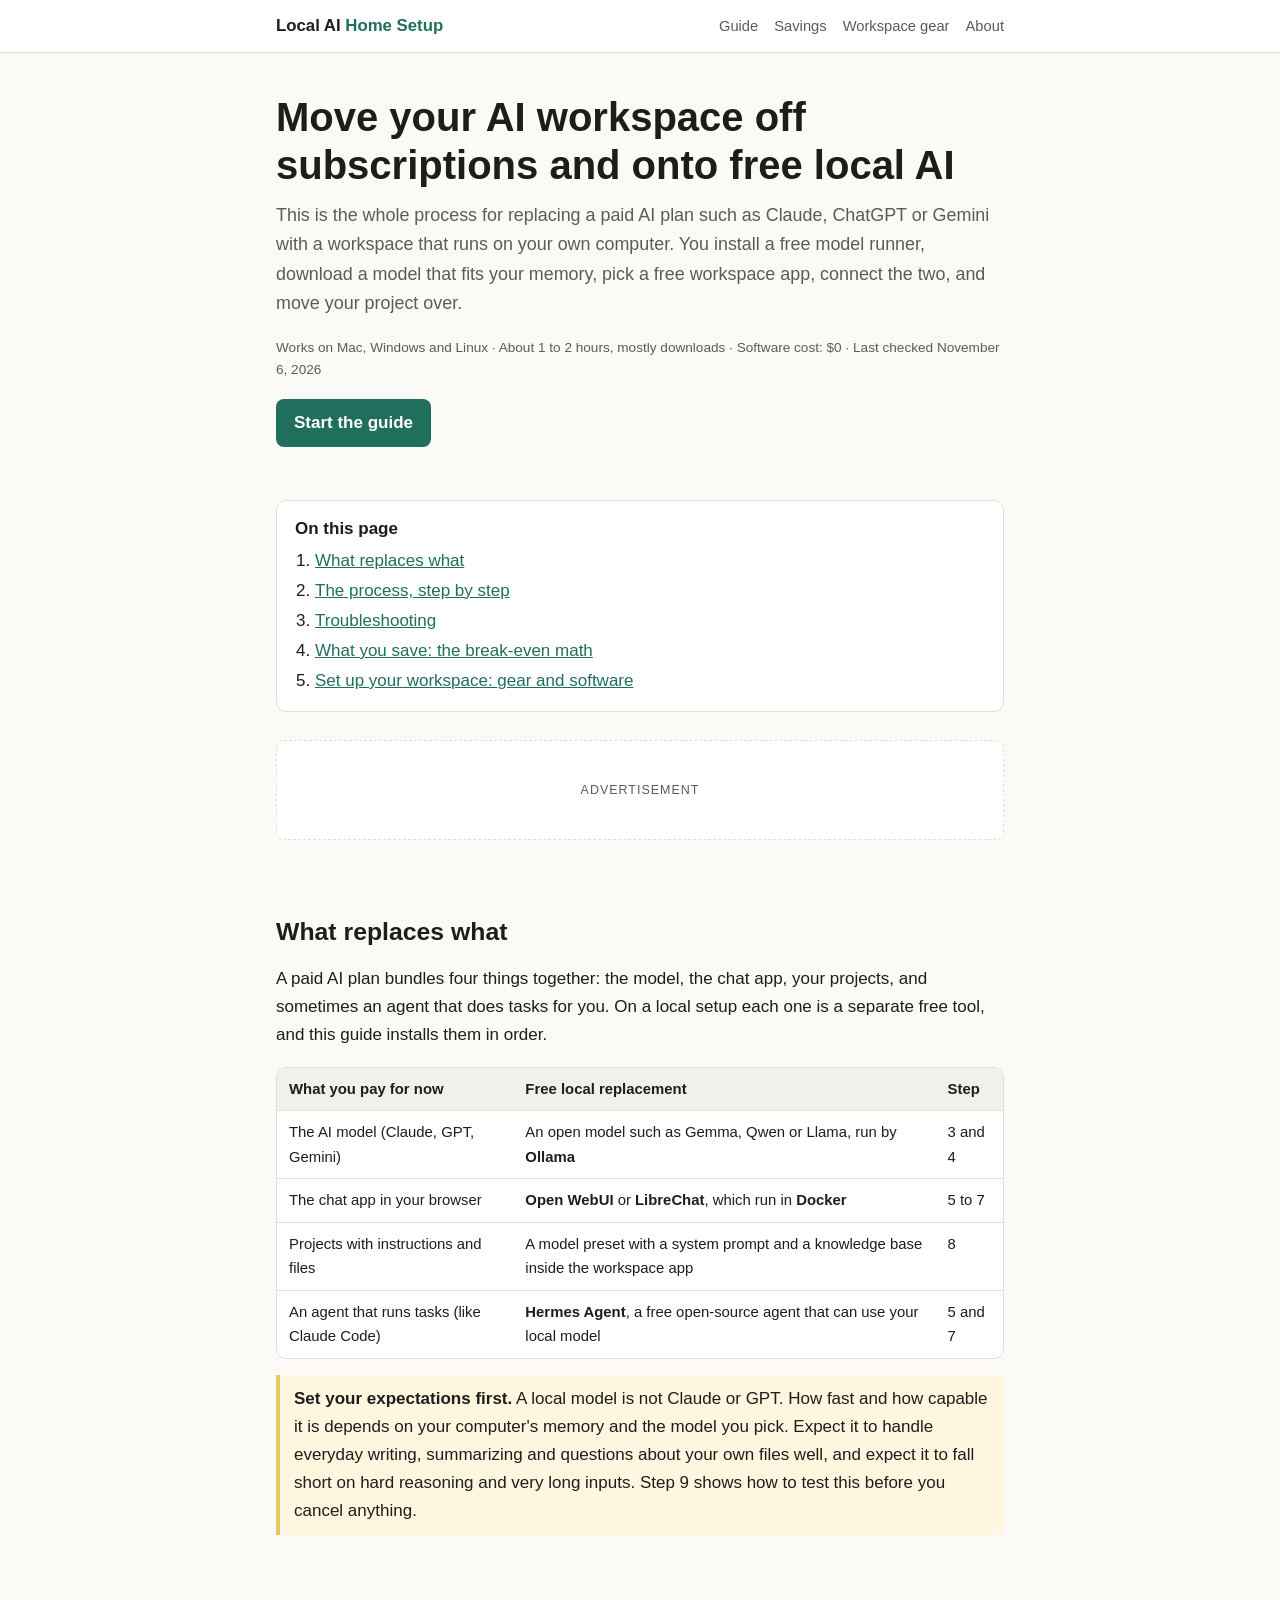
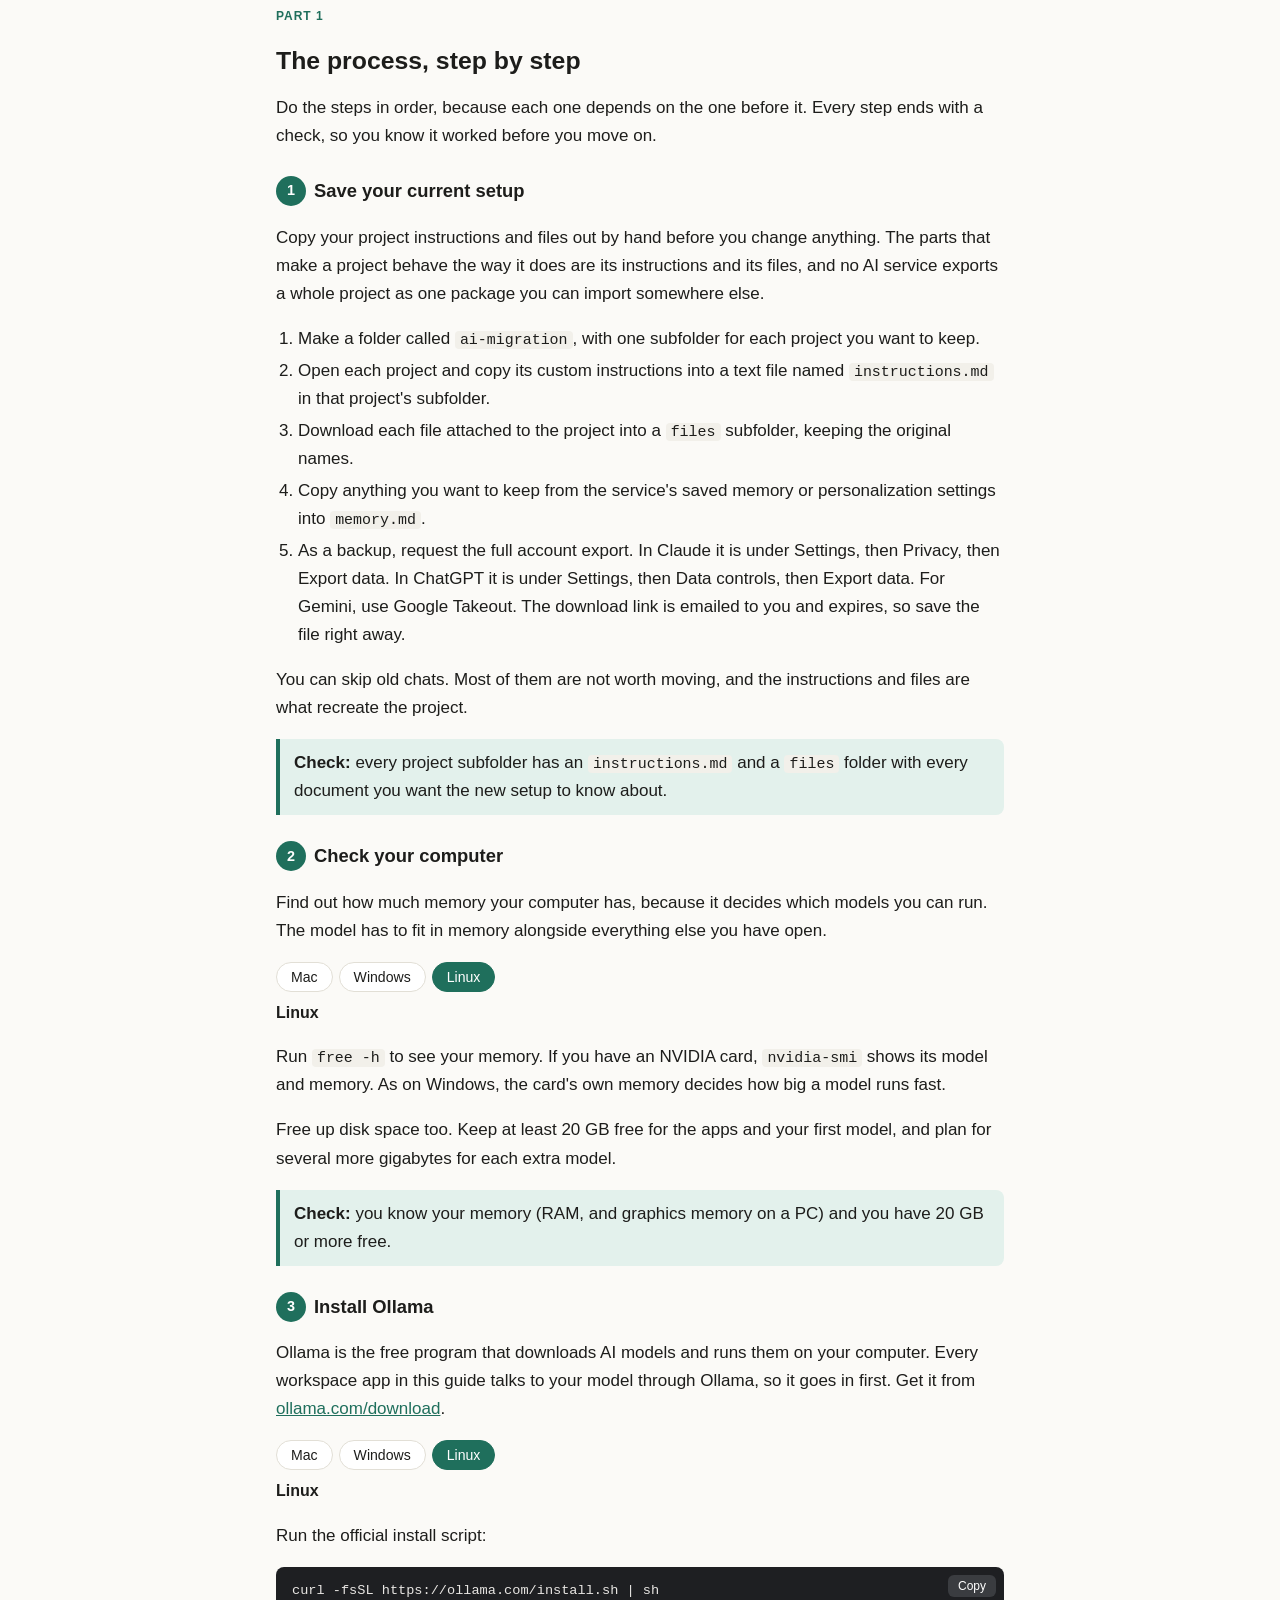
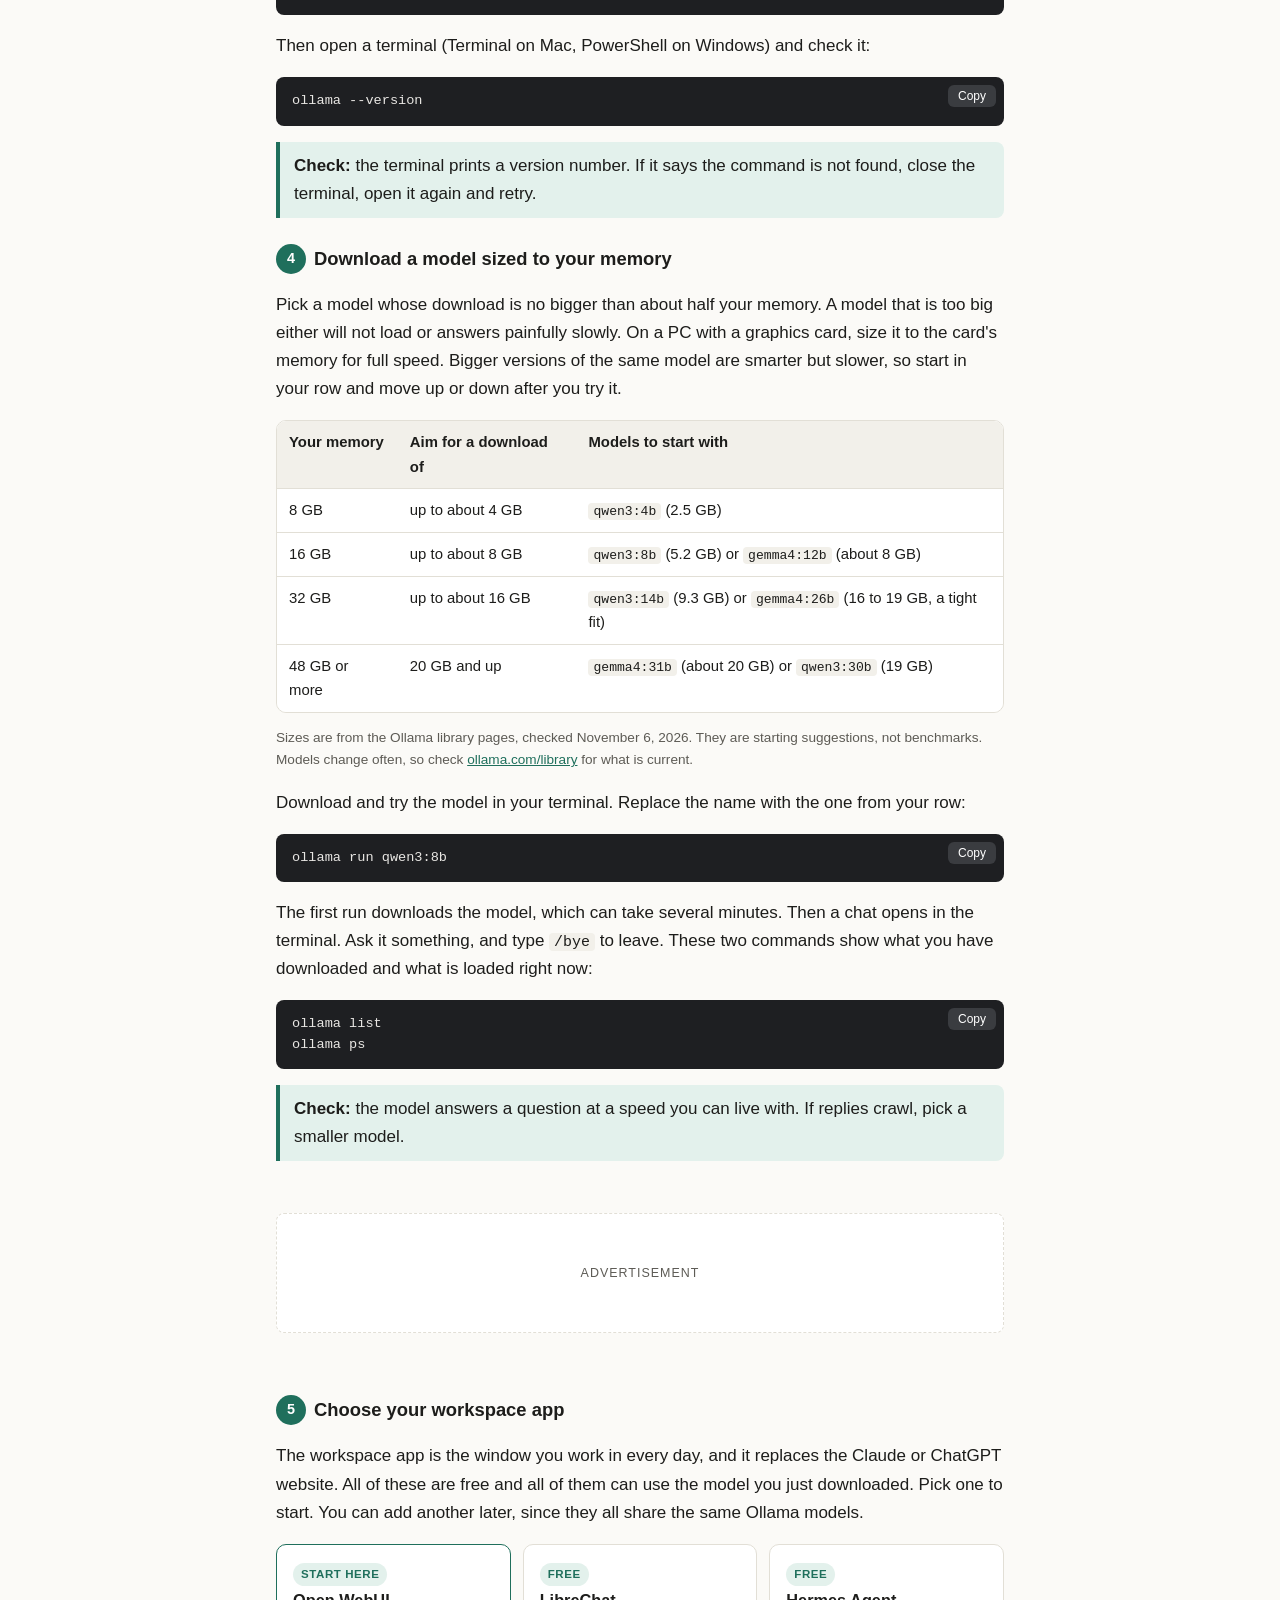
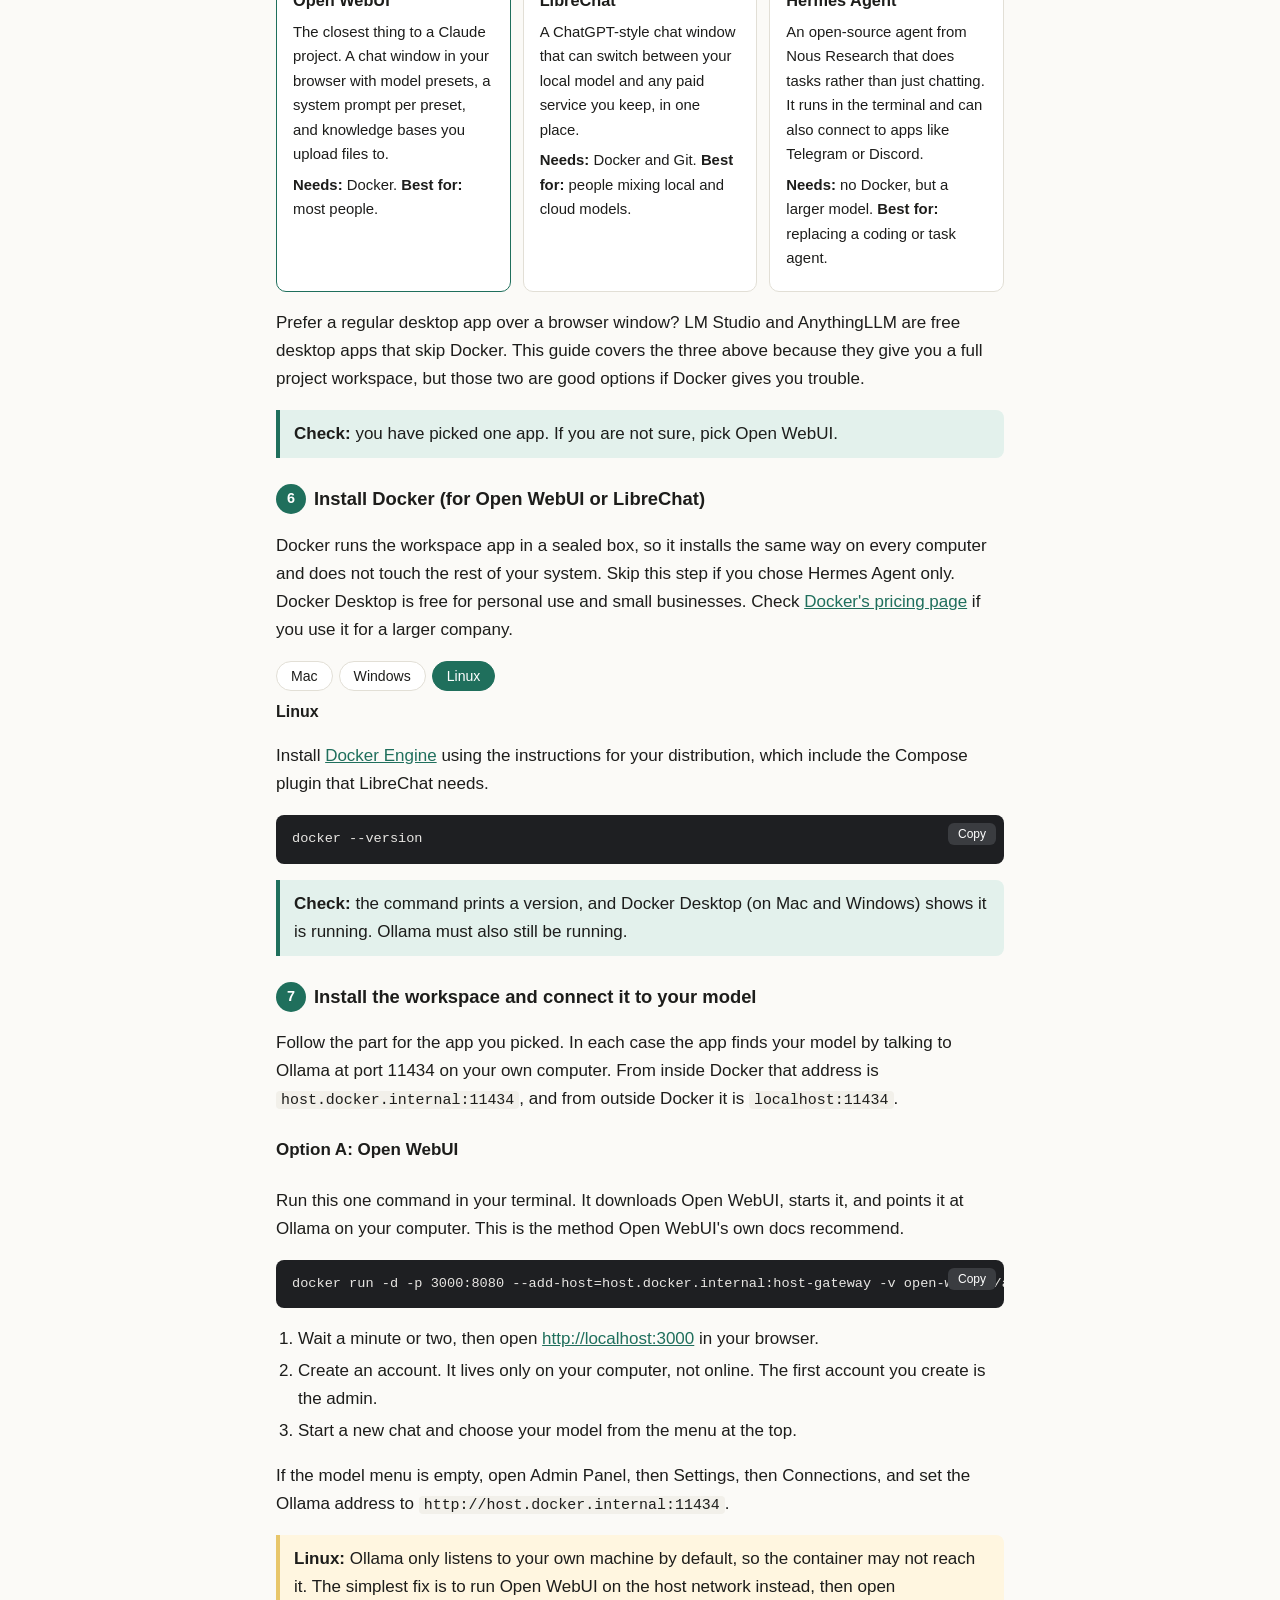
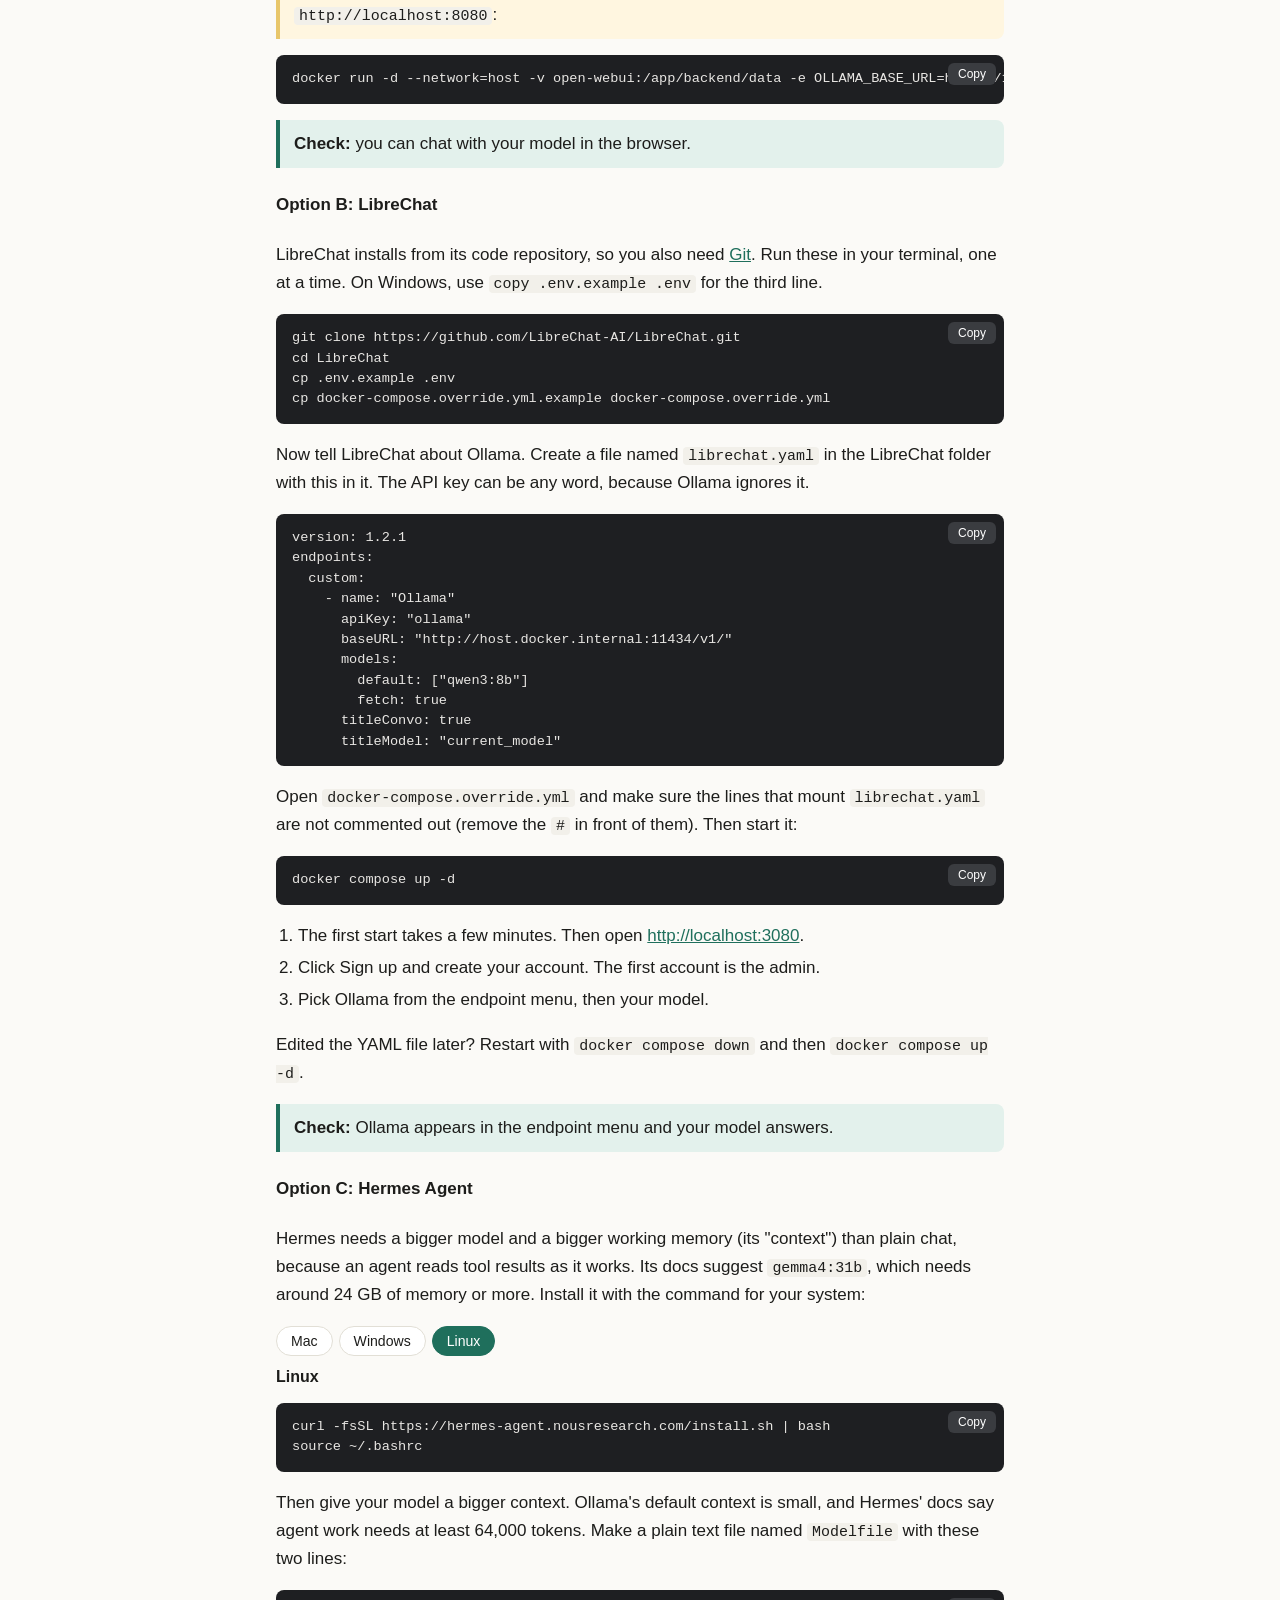
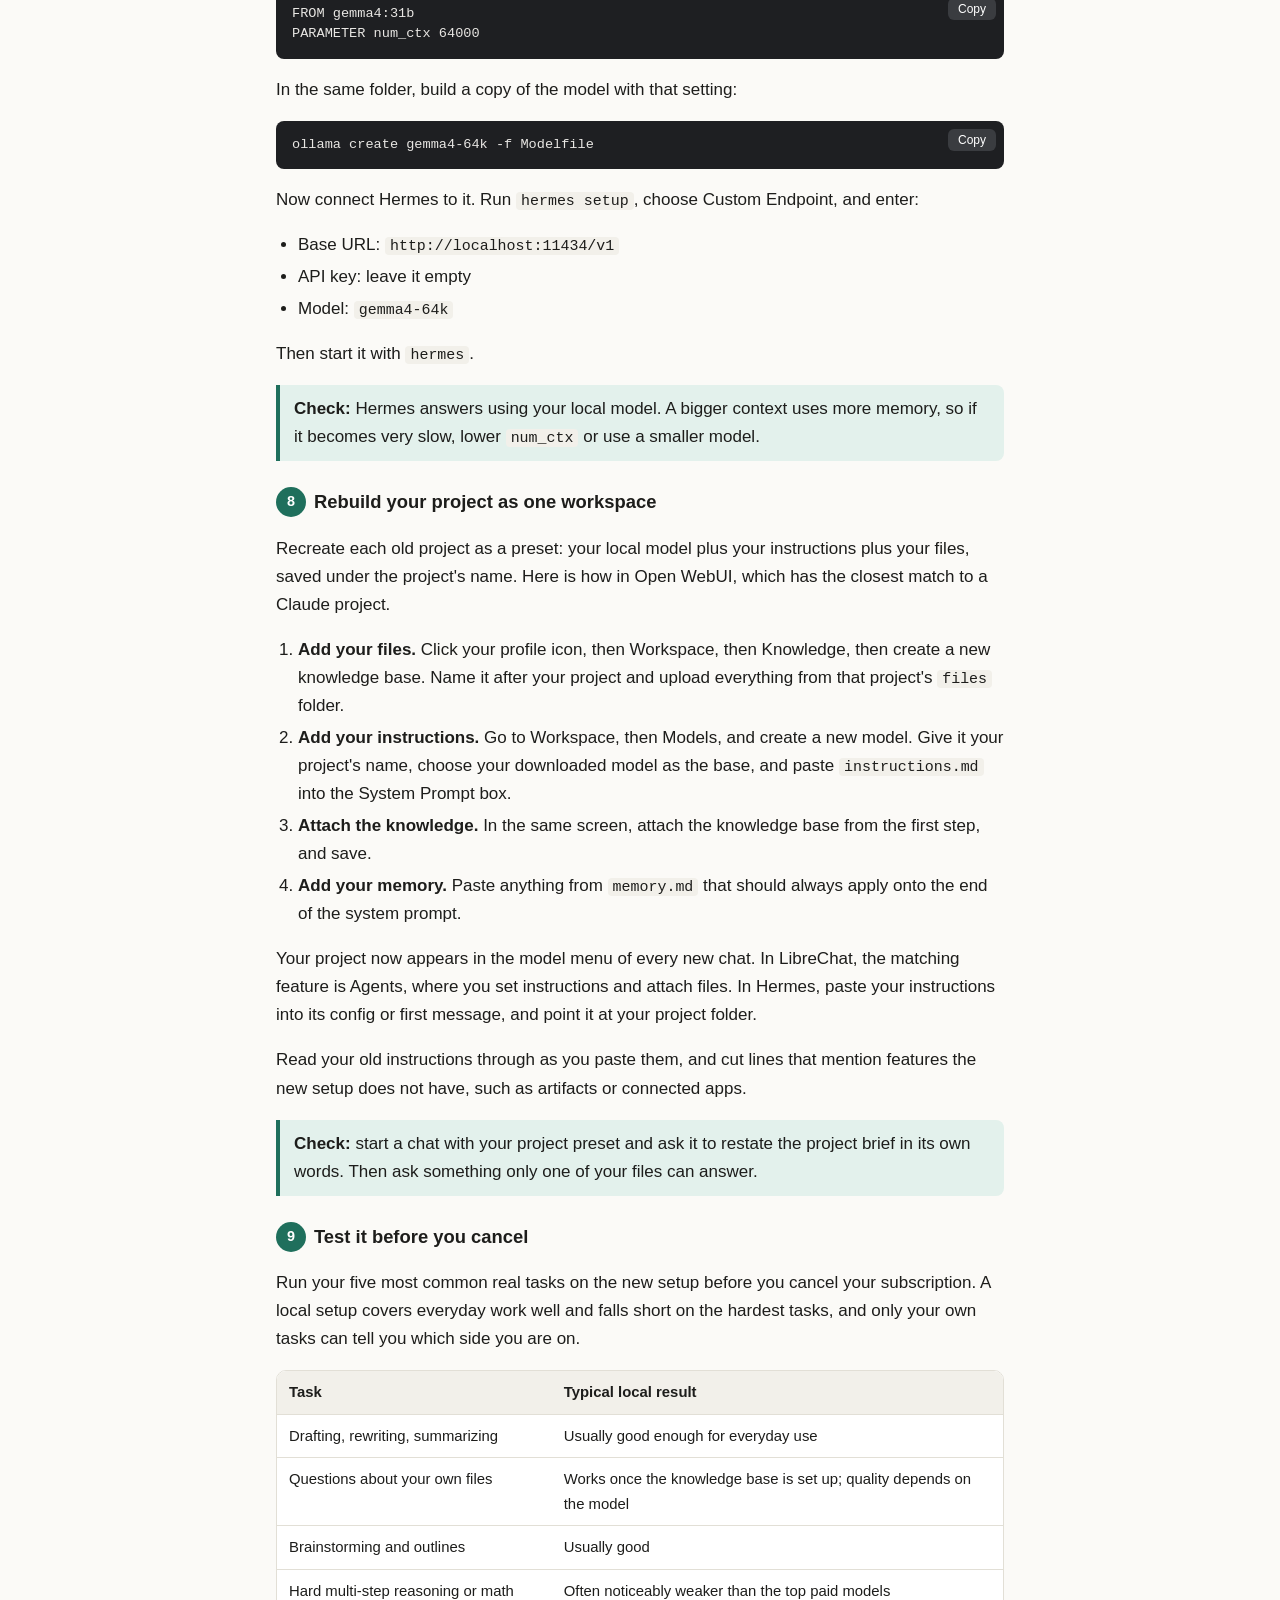
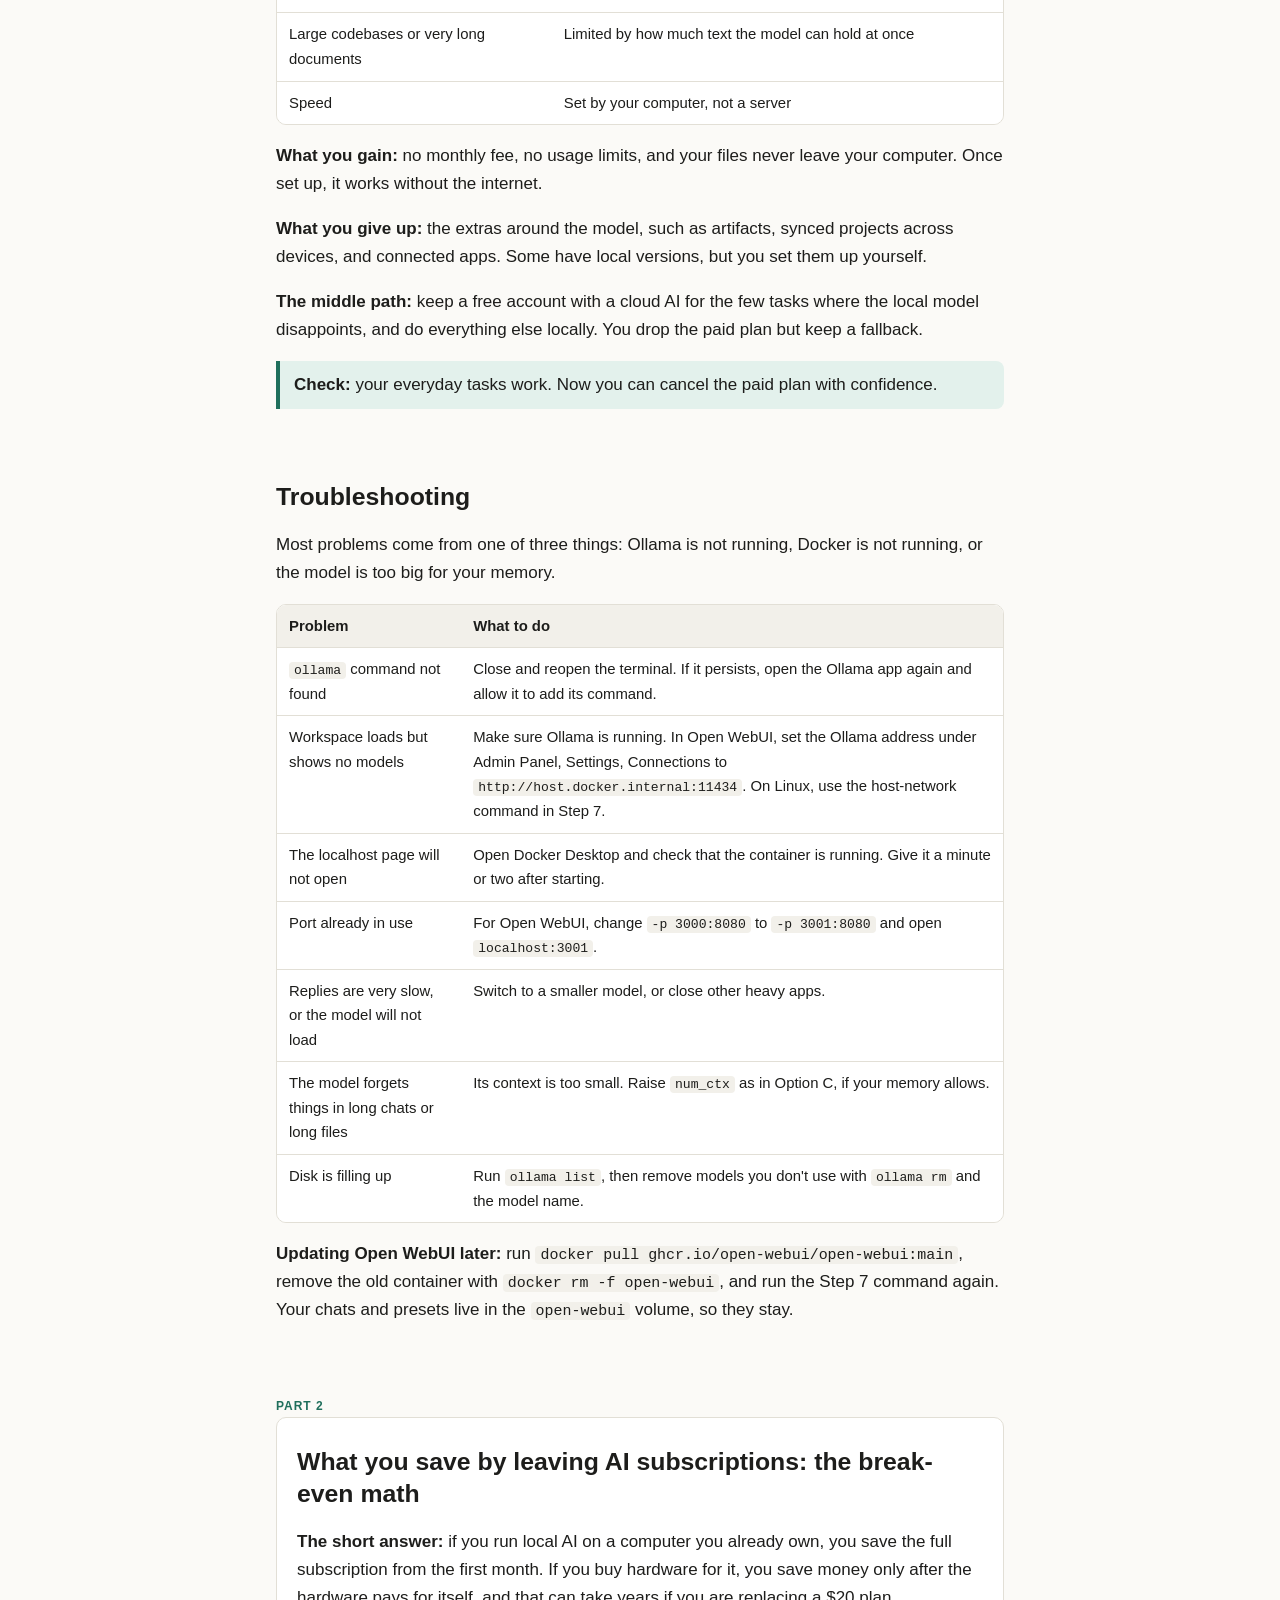
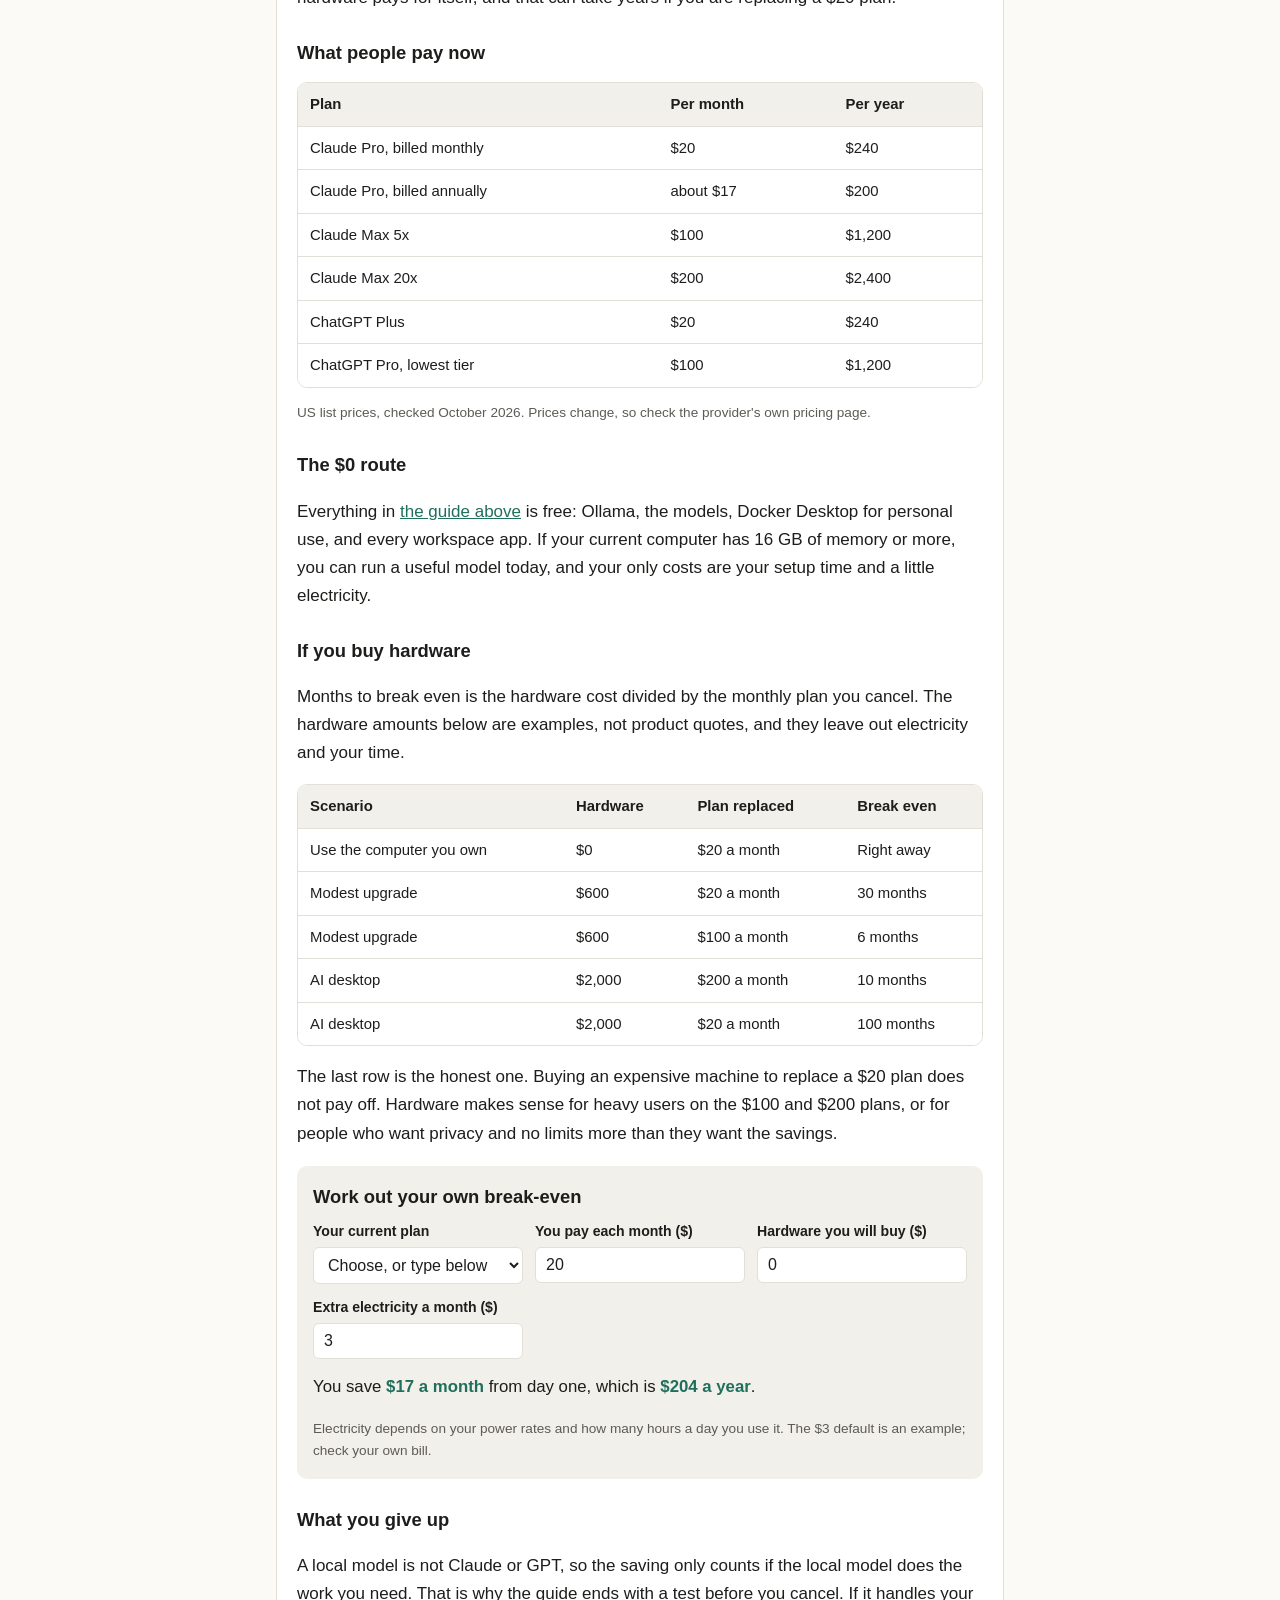
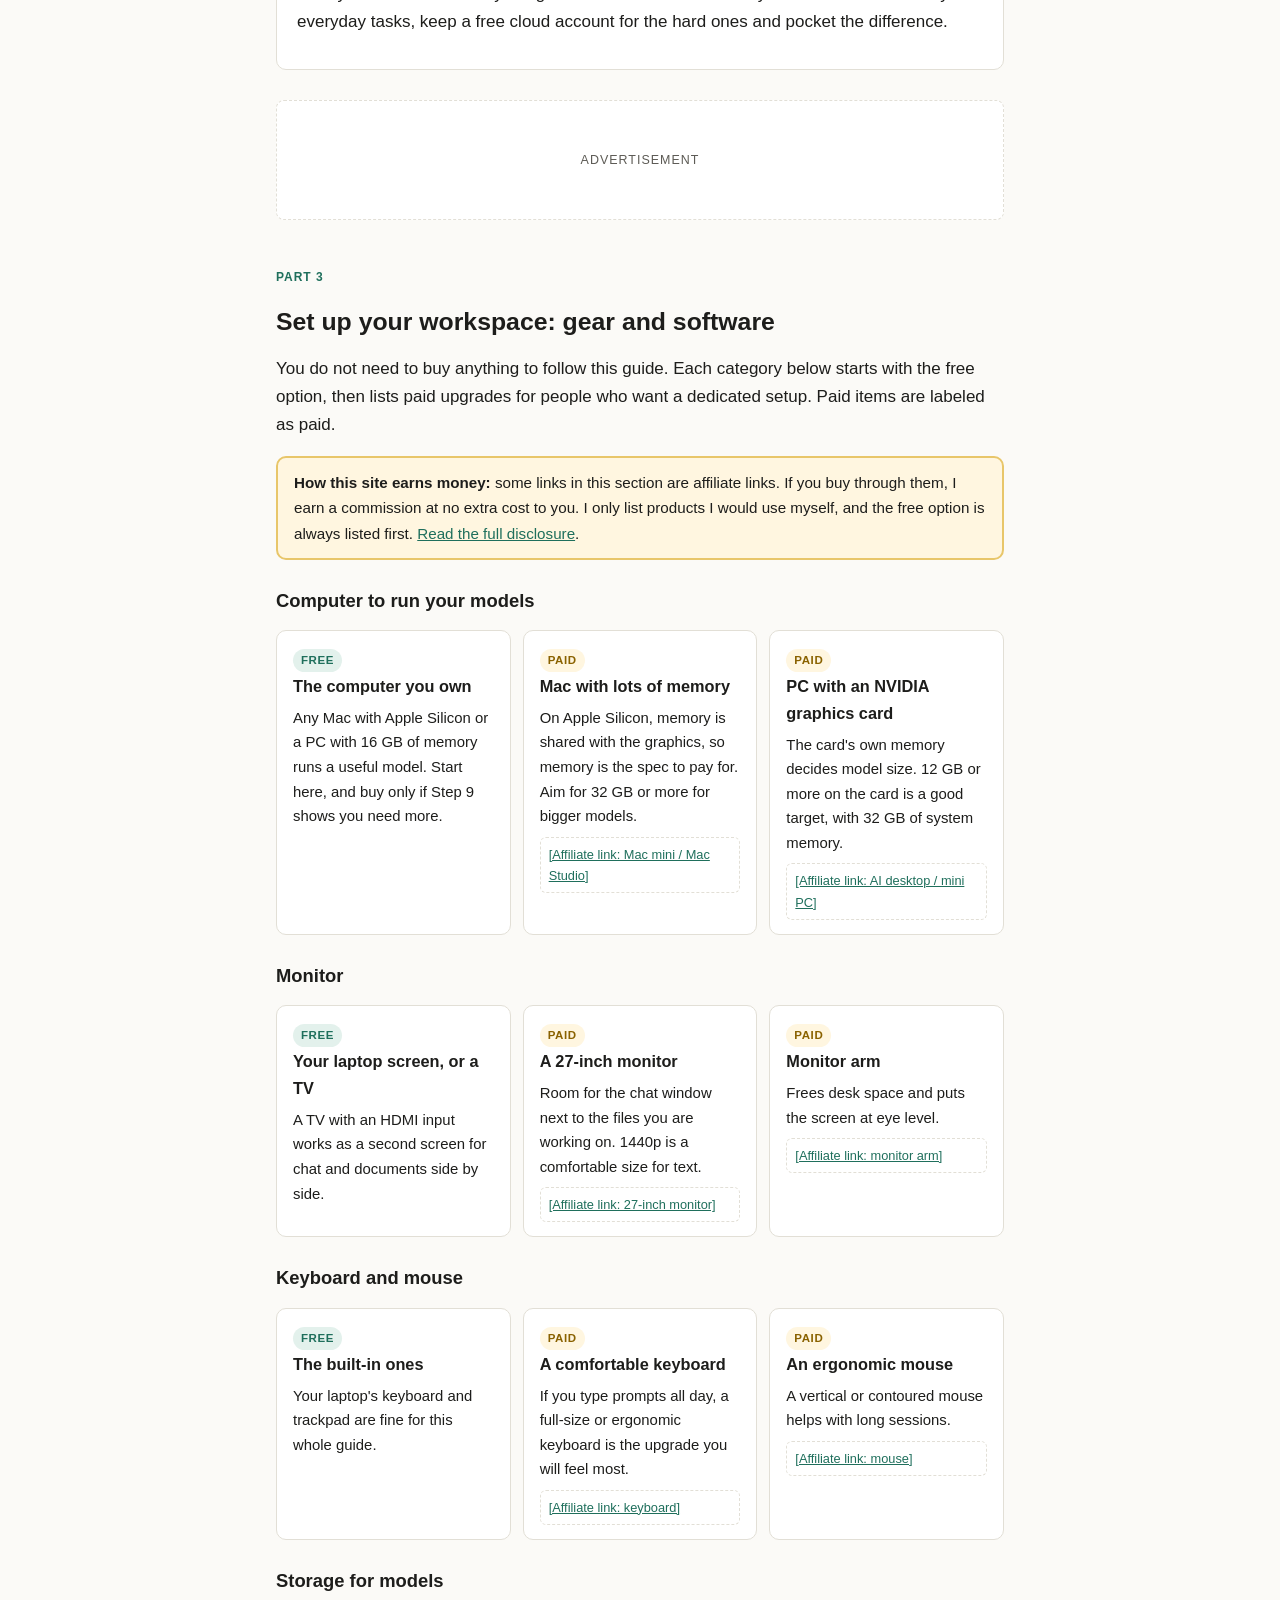
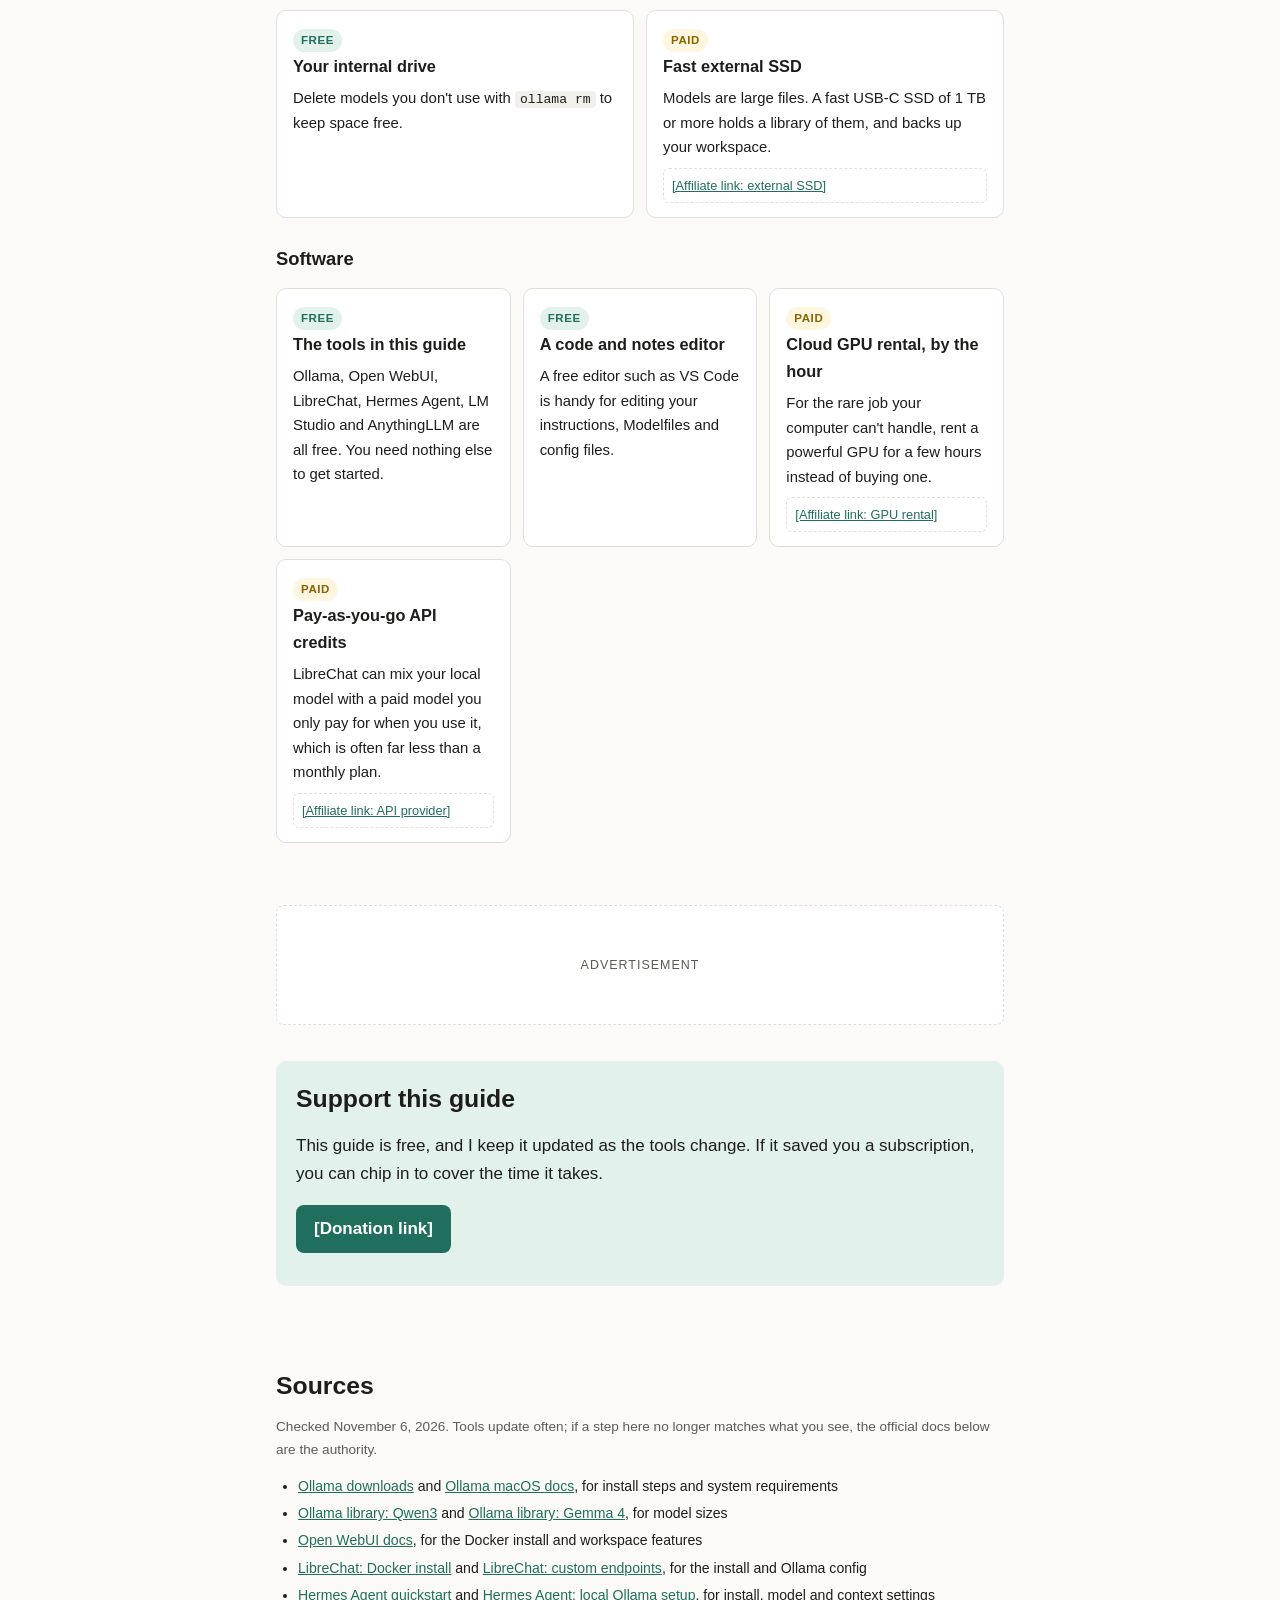
==== docs/index.html @ dd0f05dd "Build Phase 1 local AI guide site Co-Authored-By: Claude Opus 5.5 <noreply@anthropic.com> Claude-Ses" ====
<!doctype html>
<html lang="en" class="no-js">
<head>
<meta charset="utf-8">
<meta name="viewport" content="width=device-width, initial-scale=1">
<title>Move Your AI Workspace Off Subscriptions to Free Local AI | Local AI Home Setup</title>
<meta name="description" content="A step-by-step process for replacing Claude, ChatGPT or Gemini subscriptions with a free local AI workspace: Ollama, a model sized to your RAM, and Open WebUI, LibreChat or Hermes Agent.">
<meta property="og:title" content="Move your AI workspace off subscriptions to free local AI">
<meta property="og:description" content="The downloads, the model to pick for your RAM, the workspace app to install, and how to connect them. Plus the break-even math.">
<meta property="og:type" content="article">
<link rel="stylesheet" href="assets/style.css">
<script type="application/ld+json">
{
  "@context": "https://schema.org",
  "@type": "HowTo",
  "name": "Move your AI project workspace from paid subscriptions to free local AI",
  "totalTime": "PT1H30M",
  "estimatedCost": {"@type": "MonetaryAmount", "currency": "USD", "value": "0"},
  "tool": ["Ollama", "Docker Desktop", "Open WebUI, LibreChat or Hermes Agent"],
  "step": [
    {"@type": "HowToStep", "name": "Save your current setup", "url": "#step-1"},
    {"@type": "HowToStep", "name": "Check your computer", "url": "#step-2"},
    {"@type": "HowToStep", "name": "Install Ollama", "url": "#step-3"},
    {"@type": "HowToStep", "name": "Download a model sized to your RAM", "url": "#step-4"},
    {"@type": "HowToStep", "name": "Choose your workspace app", "url": "#step-5"},
    {"@type": "HowToStep", "name": "Install Docker", "url": "#step-6"},
    {"@type": "HowToStep", "name": "Install the workspace and connect it to your model", "url": "#step-7"},
    {"@type": "HowToStep", "name": "Rebuild your project as one workspace", "url": "#step-8"},
    {"@type": "HowToStep", "name": "Test it before you cancel", "url": "#step-9"}
  ]
}
</script>
</head>
<body>
<header class="site-header">
  <div class="wrap">
    <a class="brand" href="index.html">Local AI <span>Home Setup</span></a>
    <nav class="site-nav" aria-label="Main">
      <a href="#guide">Guide</a>
      <a href="#savings">Savings</a>
      <a href="#gear">Workspace gear</a>
      <a href="about.html">About</a>
    </nav>
  </div>
</header>

<main class="wrap">
  <div class="hero">
    <h1>Move your AI workspace off subscriptions and onto free local AI</h1>
    <p class="lede">This is the whole process for replacing a paid AI plan such as Claude, ChatGPT or Gemini with a workspace that runs on your own computer. You install a free model runner, download a model that fits your memory, pick a free workspace app, connect the two, and move your project over.</p>
    <p class="meta">Works on Mac, Windows and Linux · About 1 to 2 hours, mostly downloads · Software cost: $0 · Last checked November 6, 2026</p>
    <p><a class="btn" href="#guide">Start the guide</a></p>
  </div>

  <nav class="toc" aria-label="On this page">
    <strong>On this page</strong>
    <ol>
      <li><a href="#what-replaces-what">What replaces what</a></li>
      <li><a href="#guide">The process, step by step</a></li>
      <li><a href="#troubleshooting">Troubleshooting</a></li>
      <li><a href="#savings">What you save: the break-even math</a></li>
      <li><a href="#gear">Set up your workspace: gear and software</a></li>
    </ol>
  </nav>

  <div class="ad-slot wide" id="ad-1" data-ad-slot="top"></div>

  <section id="what-replaces-what">
    <h2>What replaces what</h2>
    <p>A paid AI plan bundles four things together: the model, the chat app, your projects, and sometimes an agent that does tasks for you. On a local setup each one is a separate free tool, and this guide installs them in order.</p>
    <div class="table-wrap">
      <table>
        <thead><tr><th>What you pay for now</th><th>Free local replacement</th><th>Step</th></tr></thead>
        <tbody>
          <tr><td>The AI model (Claude, GPT, Gemini)</td><td>An open model such as Gemma, Qwen or Llama, run by <strong>Ollama</strong></td><td>3 and 4</td></tr>
          <tr><td>The chat app in your browser</td><td><strong>Open WebUI</strong> or <strong>LibreChat</strong>, which run in <strong>Docker</strong></td><td>5 to 7</td></tr>
          <tr><td>Projects with instructions and files</td><td>A model preset with a system prompt and a knowledge base inside the workspace app</td><td>8</td></tr>
          <tr><td>An agent that runs tasks (like Claude Code)</td><td><strong>Hermes Agent</strong>, a free open-source agent that can use your local model</td><td>5 and 7</td></tr>
        </tbody>
      </table>
    </div>
    <div class="note"><p><strong>Set your expectations first.</strong> A local model is not Claude or GPT. How fast and how capable it is depends on your computer's memory and the model you pick. Expect it to handle everyday writing, summarizing and questions about your own files well, and expect it to fall short on hard reasoning and very long inputs. Step 9 shows how to test this before you cancel anything.</p></div>
  </section>

  <p class="part-label">Part 1</p>
  <section id="guide">
    <h2>The process, step by step</h2>
    <p>Do the steps in order, because each one depends on the one before it. Every step ends with a check, so you know it worked before you move on.</p>

    <h3 id="step-1"><span class="step-num">1</span>Save your current setup</h3>
    <p>Copy your project instructions and files out by hand before you change anything. The parts that make a project behave the way it does are its instructions and its files, and no AI service exports a whole project as one package you can import somewhere else.</p>
    <ol>
      <li>Make a folder called <code>ai-migration</code>, with one subfolder for each project you want to keep.</li>
      <li>Open each project and copy its custom instructions into a text file named <code>instructions.md</code> in that project's subfolder.</li>
      <li>Download each file attached to the project into a <code>files</code> subfolder, keeping the original names.</li>
      <li>Copy anything you want to keep from the service's saved memory or personalization settings into <code>memory.md</code>.</li>
      <li>As a backup, request the full account export. In Claude it is under Settings, then Privacy, then Export data. In ChatGPT it is under Settings, then Data controls, then Export data. For Gemini, use Google Takeout. The download link is emailed to you and expires, so save the file right away.</li>
    </ol>
    <p>You can skip old chats. Most of them are not worth moving, and the instructions and files are what recreate the project.</p>
    <div class="check"><p><strong>Check:</strong> every project subfolder has an <code>instructions.md</code> and a <code>files</code> folder with every document you want the new setup to know about.</p></div>

    <h3 id="step-2"><span class="step-num">2</span>Check your computer</h3>
    <p>Find out how much memory your computer has, because it decides which models you can run. The model has to fit in memory alongside everything else you have open.</p>
    <div class="tabs">
      <div class="tab-list" role="tablist">
        <button type="button" data-os="mac">Mac</button>
        <button type="button" data-os="win">Windows</button>
        <button type="button" data-os="linux">Linux</button>
      </div>
      <div class="tab-panel" data-os="mac">
        <h4>Mac</h4>
        <p>Open the Apple menu and choose About This Mac. Note the chip (M1 to M4 or newer, or Intel) and the memory. On Apple Silicon the graphics share that same memory, so the memory number is the one that matters. Ollama's docs ask for macOS 14 Sonoma or newer. Intel Macs work but run models on the processor only, which is much slower.</p>
      </div>
      <div class="tab-panel" data-os="win">
        <h4>Windows</h4>
        <p>Open Settings, then System, then About, and note the installed RAM. Then open Task Manager, choose Performance, and click GPU to see your graphics card and its dedicated memory. A recent NVIDIA card with 8 GB or more of its own memory makes local models much faster. Without one, models still run on the processor, just slower.</p>
      </div>
      <div class="tab-panel" data-os="linux">
        <h4>Linux</h4>
        <p>Run <code>free -h</code> to see your memory. If you have an NVIDIA card, <code>nvidia-smi</code> shows its model and memory. As on Windows, the card's own memory decides how big a model runs fast.</p>
      </div>
    </div>
    <p>Free up disk space too. Keep at least 20 GB free for the apps and your first model, and plan for several more gigabytes for each extra model.</p>
    <div class="check"><p><strong>Check:</strong> you know your memory (RAM, and graphics memory on a PC) and you have 20 GB or more free.</p></div>

    <h3 id="step-3"><span class="step-num">3</span>Install Ollama</h3>
    <p>Ollama is the free program that downloads AI models and runs them on your computer. Every workspace app in this guide talks to your model through Ollama, so it goes in first. Get it from <a href="https://ollama.com/download" rel="noopener">ollama.com/download</a>.</p>
    <div class="tabs">
      <div class="tab-list" role="tablist">
        <button type="button" data-os="mac">Mac</button>
        <button type="button" data-os="win">Windows</button>
        <button type="button" data-os="linux">Linux</button>
      </div>
      <div class="tab-panel" data-os="mac">
        <h4>Mac</h4>
        <ol>
          <li>Download the Mac version, open the file, and drag Ollama into Applications.</li>
          <li>Open Ollama from Applications. If it asks to add its command to your system, allow it.</li>
          <li>On Apple Silicon it uses the graphics automatically. There are no drivers to install.</li>
        </ol>
      </div>
      <div class="tab-panel" data-os="win">
        <h4>Windows</h4>
        <ol>
          <li>Download the Windows installer and run it.</li>
          <li>Ollama starts in the background and shows an icon near the clock.</li>
          <li>If you have an NVIDIA card, keep its driver up to date so Ollama can use it.</li>
        </ol>
      </div>
      <div class="tab-panel" data-os="linux">
        <h4>Linux</h4>
        <p>Run the official install script:</p>
        <div class="code"><pre><code>curl -fsSL https://ollama.com/install.sh | sh</code></pre></div>
      </div>
    </div>
    <p>Then open a terminal (Terminal on Mac, PowerShell on Windows) and check it:</p>
    <div class="code"><pre><code>ollama --version</code></pre></div>
    <div class="check"><p><strong>Check:</strong> the terminal prints a version number. If it says the command is not found, close the terminal, open it again and retry.</p></div>

    <h3 id="step-4"><span class="step-num">4</span>Download a model sized to your memory</h3>
    <p>Pick a model whose download is no bigger than about half your memory. A model that is too big either will not load or answers painfully slowly. On a PC with a graphics card, size it to the card's memory for full speed. Bigger versions of the same model are smarter but slower, so start in your row and move up or down after you try it.</p>
    <div class="table-wrap">
      <table>
        <thead><tr><th>Your memory</th><th>Aim for a download of</th><th>Models to start with</th></tr></thead>
        <tbody>
          <tr><td>8 GB</td><td>up to about 4 GB</td><td><code>qwen3:4b</code> (2.5 GB)</td></tr>
          <tr><td>16 GB</td><td>up to about 8 GB</td><td><code>qwen3:8b</code> (5.2 GB) or <code>gemma4:12b</code> (about 8 GB)</td></tr>
          <tr><td>32 GB</td><td>up to about 16 GB</td><td><code>qwen3:14b</code> (9.3 GB) or <code>gemma4:26b</code> (16 to 19 GB, a tight fit)</td></tr>
          <tr><td>48 GB or more</td><td>20 GB and up</td><td><code>gemma4:31b</code> (about 20 GB) or <code>qwen3:30b</code> (19 GB)</td></tr>
        </tbody>
      </table>
    </div>
    <p class="meta">Sizes are from the Ollama library pages, checked November 6, 2026. They are starting suggestions, not benchmarks. Models change often, so check <a href="https://ollama.com/library" rel="noopener">ollama.com/library</a> for what is current.</p>
    <p>Download and try the model in your terminal. Replace the name with the one from your row:</p>
    <div class="code"><pre><code>ollama run qwen3:8b</code></pre></div>
    <p>The first run downloads the model, which can take several minutes. Then a chat opens in the terminal. Ask it something, and type <code>/bye</code> to leave. These two commands show what you have downloaded and what is loaded right now:</p>
    <div class="code"><pre><code>ollama list
ollama ps</code></pre></div>
    <div class="check"><p><strong>Check:</strong> the model answers a question at a speed you can live with. If replies crawl, pick a smaller model.</p></div>
  </section>

  <div class="ad-slot" id="ad-2" data-ad-slot="mid-guide"></div>

  <section>
    <h3 id="step-5"><span class="step-num">5</span>Choose your workspace app</h3>
    <p>The workspace app is the window you work in every day, and it replaces the Claude or ChatGPT website. All of these are free and all of them can use the model you just downloaded. Pick one to start. You can add another later, since they all share the same Ollama models.</p>
    <div class="cards">
      <div class="card pick">
        <span class="tag">Start here</span>
        <h4>Open WebUI</h4>
        <p>The closest thing to a Claude project. A chat window in your browser with model presets, a system prompt per preset, and knowledge bases you upload files to.</p>
        <p><strong>Needs:</strong> Docker. <strong>Best for:</strong> most people.</p>
      </div>
      <div class="card">
        <span class="tag">Free</span>
        <h4>LibreChat</h4>
        <p>A ChatGPT-style chat window that can switch between your local model and any paid service you keep, in one place.</p>
        <p><strong>Needs:</strong> Docker and Git. <strong>Best for:</strong> people mixing local and cloud models.</p>
      </div>
      <div class="card">
        <span class="tag">Free</span>
        <h4>Hermes Agent</h4>
        <p>An open-source agent from Nous Research that does tasks rather than just chatting. It runs in the terminal and can also connect to apps like Telegram or Discord.</p>
        <p><strong>Needs:</strong> no Docker, but a larger model. <strong>Best for:</strong> replacing a coding or task agent.</p>
      </div>
    </div>
    <p>Prefer a regular desktop app over a browser window? LM Studio and AnythingLLM are free desktop apps that skip Docker. This guide covers the three above because they give you a full project workspace, but those two are good options if Docker gives you trouble.</p>
    <div class="check"><p><strong>Check:</strong> you have picked one app. If you are not sure, pick Open WebUI.</p></div>

    <h3 id="step-6"><span class="step-num">6</span>Install Docker (for Open WebUI or LibreChat)</h3>
    <p>Docker runs the workspace app in a sealed box, so it installs the same way on every computer and does not touch the rest of your system. Skip this step if you chose Hermes Agent only. Docker Desktop is free for personal use and small businesses. Check <a href="https://www.docker.com/pricing/" rel="noopener">Docker's pricing page</a> if you use it for a larger company.</p>
    <div class="tabs">
      <div class="tab-list" role="tablist">
        <button type="button" data-os="mac">Mac</button>
        <button type="button" data-os="win">Windows</button>
        <button type="button" data-os="linux">Linux</button>
      </div>
      <div class="tab-panel" data-os="mac">
        <h4>Mac</h4>
        <p>Download <a href="https://docs.docker.com/desktop/setup/install/mac-install/" rel="noopener">Docker Desktop for Mac</a>, choosing the Apple Silicon or Intel version to match your chip. Drag it into Applications, open it, and wait until it says Docker is running.</p>
      </div>
      <div class="tab-panel" data-os="win">
        <h4>Windows</h4>
        <p>Download <a href="https://docs.docker.com/desktop/setup/install/windows-install/" rel="noopener">Docker Desktop for Windows</a> and run the installer. Keep the WSL 2 option selected when it asks. Restart if prompted, then open Docker Desktop and wait until it says Docker is running.</p>
      </div>
      <div class="tab-panel" data-os="linux">
        <h4>Linux</h4>
        <p>Install <a href="https://docs.docker.com/engine/install/" rel="noopener">Docker Engine</a> using the instructions for your distribution, which include the Compose plugin that LibreChat needs.</p>
      </div>
    </div>
    <div class="code"><pre><code>docker --version</code></pre></div>
    <div class="check"><p><strong>Check:</strong> the command prints a version, and Docker Desktop (on Mac and Windows) shows it is running. Ollama must also still be running.</p></div>

    <h3 id="step-7"><span class="step-num">7</span>Install the workspace and connect it to your model</h3>
    <p>Follow the part for the app you picked. In each case the app finds your model by talking to Ollama at port 11434 on your own computer. From inside Docker that address is <code>host.docker.internal:11434</code>, and from outside Docker it is <code>localhost:11434</code>.</p>

    <h4>Option A: Open WebUI</h4>
    <p>Run this one command in your terminal. It downloads Open WebUI, starts it, and points it at Ollama on your computer. This is the method Open WebUI's own docs recommend.</p>
    <div class="code"><pre><code>docker run -d -p 3000:8080 --add-host=host.docker.internal:host-gateway -v open-webui:/app/backend/data --name open-webui --restart always ghcr.io/open-webui/open-webui:main</code></pre></div>
    <ol>
      <li>Wait a minute or two, then open <a href="http://localhost:3000">http://localhost:3000</a> in your browser.</li>
      <li>Create an account. It lives only on your computer, not online. The first account you create is the admin.</li>
      <li>Start a new chat and choose your model from the menu at the top.</li>
    </ol>
    <p>If the model menu is empty, open Admin Panel, then Settings, then Connections, and set the Ollama address to <code>http://host.docker.internal:11434</code>.</p>
    <div class="note"><p><strong>Linux:</strong> Ollama only listens to your own machine by default, so the container may not reach it. The simplest fix is to run Open WebUI on the host network instead, then open <code>http://localhost:8080</code>:</p></div>
    <div class="code"><pre><code>docker run -d --network=host -v open-webui:/app/backend/data -e OLLAMA_BASE_URL=http://127.0.0.1:11434 --name open-webui --restart always ghcr.io/open-webui/open-webui:main</code></pre></div>
    <div class="check"><p><strong>Check:</strong> you can chat with your model in the browser.</p></div>

    <h4>Option B: LibreChat</h4>
    <p>LibreChat installs from its code repository, so you also need <a href="https://git-scm.com/downloads" rel="noopener">Git</a>. Run these in your terminal, one at a time. On Windows, use <code>copy .env.example .env</code> for the third line.</p>
    <div class="code"><pre><code>git clone https://github.com/LibreChat-AI/LibreChat.git
cd LibreChat
cp .env.example .env
cp docker-compose.override.yml.example docker-compose.override.yml</code></pre></div>
    <p>Now tell LibreChat about Ollama. Create a file named <code>librechat.yaml</code> in the LibreChat folder with this in it. The API key can be any word, because Ollama ignores it.</p>
    <div class="code"><pre><code>version: 1.2.1
endpoints:
  custom:
    - name: "Ollama"
      apiKey: "ollama"
      baseURL: "http://host.docker.internal:11434/v1/"
      models:
        default: ["qwen3:8b"]
        fetch: true
      titleConvo: true
      titleModel: "current_model"</code></pre></div>
    <p>Open <code>docker-compose.override.yml</code> and make sure the lines that mount <code>librechat.yaml</code> are not commented out (remove the <code>#</code> in front of them). Then start it:</p>
    <div class="code"><pre><code>docker compose up -d</code></pre></div>
    <ol>
      <li>The first start takes a few minutes. Then open <a href="http://localhost:3080">http://localhost:3080</a>.</li>
      <li>Click Sign up and create your account. The first account is the admin.</li>
      <li>Pick Ollama from the endpoint menu, then your model.</li>
    </ol>
    <p>Edited the YAML file later? Restart with <code>docker compose down</code> and then <code>docker compose up -d</code>.</p>
    <div class="check"><p><strong>Check:</strong> Ollama appears in the endpoint menu and your model answers.</p></div>

    <h4>Option C: Hermes Agent</h4>
    <p>Hermes needs a bigger model and a bigger working memory (its "context") than plain chat, because an agent reads tool results as it works. Its docs suggest <code>gemma4:31b</code>, which needs around 24 GB of memory or more. Install it with the command for your system:</p>
    <div class="tabs">
      <div class="tab-list" role="tablist">
        <button type="button" data-os="mac">Mac</button>
        <button type="button" data-os="win">Windows</button>
        <button type="button" data-os="linux">Linux</button>
      </div>
      <div class="tab-panel" data-os="mac">
        <h4>Mac</h4>
        <div class="code"><pre><code>curl -fsSL https://hermes-agent.nousresearch.com/install.sh | bash
source ~/.zshrc</code></pre></div>
      </div>
      <div class="tab-panel" data-os="win">
        <h4>Windows (PowerShell)</h4>
        <div class="code"><pre><code>iex (irm https://hermes-agent.nousresearch.com/install.ps1)</code></pre></div>
        <p>Close and reopen PowerShell afterwards.</p>
      </div>
      <div class="tab-panel" data-os="linux">
        <h4>Linux</h4>
        <div class="code"><pre><code>curl -fsSL https://hermes-agent.nousresearch.com/install.sh | bash
source ~/.bashrc</code></pre></div>
      </div>
    </div>
    <p>Then give your model a bigger context. Ollama's default context is small, and Hermes' docs say agent work needs at least 64,000 tokens. Make a plain text file named <code>Modelfile</code> with these two lines:</p>
    <div class="code"><pre><code>FROM gemma4:31b
PARAMETER num_ctx 64000</code></pre></div>
    <p>In the same folder, build a copy of the model with that setting:</p>
    <div class="code"><pre><code>ollama create gemma4-64k -f Modelfile</code></pre></div>
    <p>Now connect Hermes to it. Run <code>hermes setup</code>, choose Custom Endpoint, and enter:</p>
    <ul>
      <li>Base URL: <code>http://localhost:11434/v1</code></li>
      <li>API key: leave it empty</li>
      <li>Model: <code>gemma4-64k</code></li>
    </ul>
    <p>Then start it with <code>hermes</code>.</p>
    <div class="check"><p><strong>Check:</strong> Hermes answers using your local model. A bigger context uses more memory, so if it becomes very slow, lower <code>num_ctx</code> or use a smaller model.</p></div>

    <h3 id="step-8"><span class="step-num">8</span>Rebuild your project as one workspace</h3>
    <p>Recreate each old project as a preset: your local model plus your instructions plus your files, saved under the project's name. Here is how in Open WebUI, which has the closest match to a Claude project.</p>
    <ol>
      <li><strong>Add your files.</strong> Click your profile icon, then Workspace, then Knowledge, then create a new knowledge base. Name it after your project and upload everything from that project's <code>files</code> folder.</li>
      <li><strong>Add your instructions.</strong> Go to Workspace, then Models, and create a new model. Give it your project's name, choose your downloaded model as the base, and paste <code>instructions.md</code> into the System Prompt box.</li>
      <li><strong>Attach the knowledge.</strong> In the same screen, attach the knowledge base from the first step, and save.</li>
      <li><strong>Add your memory.</strong> Paste anything from <code>memory.md</code> that should always apply onto the end of the system prompt.</li>
    </ol>
    <p>Your project now appears in the model menu of every new chat. In LibreChat, the matching feature is Agents, where you set instructions and attach files. In Hermes, paste your instructions into its config or first message, and point it at your project folder.</p>
    <p>Read your old instructions through as you paste them, and cut lines that mention features the new setup does not have, such as artifacts or connected apps.</p>
    <div class="check"><p><strong>Check:</strong> start a chat with your project preset and ask it to restate the project brief in its own words. Then ask something only one of your files can answer.</p></div>

    <h3 id="step-9"><span class="step-num">9</span>Test it before you cancel</h3>
    <p>Run your five most common real tasks on the new setup before you cancel your subscription. A local setup covers everyday work well and falls short on the hardest tasks, and only your own tasks can tell you which side you are on.</p>
    <div class="table-wrap">
      <table>
        <thead><tr><th>Task</th><th>Typical local result</th></tr></thead>
        <tbody>
          <tr><td>Drafting, rewriting, summarizing</td><td>Usually good enough for everyday use</td></tr>
          <tr><td>Questions about your own files</td><td>Works once the knowledge base is set up; quality depends on the model</td></tr>
          <tr><td>Brainstorming and outlines</td><td>Usually good</td></tr>
          <tr><td>Hard multi-step reasoning or math</td><td>Often noticeably weaker than the top paid models</td></tr>
          <tr><td>Large codebases or very long documents</td><td>Limited by how much text the model can hold at once</td></tr>
          <tr><td>Speed</td><td>Set by your computer, not a server</td></tr>
        </tbody>
      </table>
    </div>
    <p><strong>What you gain:</strong> no monthly fee, no usage limits, and your files never leave your computer. Once set up, it works without the internet.</p>
    <p><strong>What you give up:</strong> the extras around the model, such as artifacts, synced projects across devices, and connected apps. Some have local versions, but you set them up yourself.</p>
    <p><strong>The middle path:</strong> keep a free account with a cloud AI for the few tasks where the local model disappoints, and do everything else locally. You drop the paid plan but keep a fallback.</p>
    <div class="check"><p><strong>Check:</strong> your everyday tasks work. Now you can cancel the paid plan with confidence.</p></div>
  </section>

  <section id="troubleshooting">
    <h2>Troubleshooting</h2>
    <p>Most problems come from one of three things: Ollama is not running, Docker is not running, or the model is too big for your memory.</p>
    <div class="table-wrap">
      <table>
        <thead><tr><th>Problem</th><th>What to do</th></tr></thead>
        <tbody>
          <tr><td><code>ollama</code> command not found</td><td>Close and reopen the terminal. If it persists, open the Ollama app again and allow it to add its command.</td></tr>
          <tr><td>Workspace loads but shows no models</td><td>Make sure Ollama is running. In Open WebUI, set the Ollama address under Admin Panel, Settings, Connections to <code>http://host.docker.internal:11434</code>. On Linux, use the host-network command in Step 7.</td></tr>
          <tr><td>The localhost page will not open</td><td>Open Docker Desktop and check that the container is running. Give it a minute or two after starting.</td></tr>
          <tr><td>Port already in use</td><td>For Open WebUI, change <code>-p 3000:8080</code> to <code>-p 3001:8080</code> and open <code>localhost:3001</code>.</td></tr>
          <tr><td>Replies are very slow, or the model will not load</td><td>Switch to a smaller model, or close other heavy apps.</td></tr>
          <tr><td>The model forgets things in long chats or long files</td><td>Its context is too small. Raise <code>num_ctx</code> as in Option C, if your memory allows.</td></tr>
          <tr><td>Disk is filling up</td><td>Run <code>ollama list</code>, then remove models you don't use with <code>ollama rm</code> and the model name.</td></tr>
        </tbody>
      </table>
    </div>
    <p><strong>Updating Open WebUI later:</strong> run <code>docker pull ghcr.io/open-webui/open-webui:main</code>, remove the old container with <code>docker rm -f open-webui</code>, and run the Step 7 command again. Your chats and presets live in the <code>open-webui</code> volume, so they stay.</p>
  </section>

  <p class="part-label">Part 2</p>
  <article class="blog" id="savings">
    <h2>What you save by leaving AI subscriptions: the break-even math</h2>
    <p><strong>The short answer:</strong> if you run local AI on a computer you already own, you save the full subscription from the first month. If you buy hardware for it, you save money only after the hardware pays for itself, and that can take years if you are replacing a $20 plan.</p>

    <h3>What people pay now</h3>
    <div class="table-wrap">
      <table>
        <thead><tr><th>Plan</th><th>Per month</th><th>Per year</th></tr></thead>
        <tbody>
          <tr><td>Claude Pro, billed monthly</td><td>$20</td><td>$240</td></tr>
          <tr><td>Claude Pro, billed annually</td><td>about $17</td><td>$200</td></tr>
          <tr><td>Claude Max 5x</td><td>$100</td><td>$1,200</td></tr>
          <tr><td>Claude Max 20x</td><td>$200</td><td>$2,400</td></tr>
          <tr><td>ChatGPT Plus</td><td>$20</td><td>$240</td></tr>
          <tr><td>ChatGPT Pro, lowest tier</td><td>$100</td><td>$1,200</td></tr>
        </tbody>
      </table>
    </div>
    <p class="meta">US list prices, checked October 2026. Prices change, so check the provider's own pricing page.</p>

    <h3>The $0 route</h3>
    <p>Everything in <a href="#guide">the guide above</a> is free: Ollama, the models, Docker Desktop for personal use, and every workspace app. If your current computer has 16 GB of memory or more, you can run a useful model today, and your only costs are your setup time and a little electricity.</p>

    <h3>If you buy hardware</h3>
    <p>Months to break even is the hardware cost divided by the monthly plan you cancel. The hardware amounts below are examples, not product quotes, and they leave out electricity and your time.</p>
    <div class="table-wrap">
      <table>
        <thead><tr><th>Scenario</th><th>Hardware</th><th>Plan replaced</th><th>Break even</th></tr></thead>
        <tbody>
          <tr><td>Use the computer you own</td><td>$0</td><td>$20 a month</td><td>Right away</td></tr>
          <tr><td>Modest upgrade</td><td>$600</td><td>$20 a month</td><td>30 months</td></tr>
          <tr><td>Modest upgrade</td><td>$600</td><td>$100 a month</td><td>6 months</td></tr>
          <tr><td>AI desktop</td><td>$2,000</td><td>$200 a month</td><td>10 months</td></tr>
          <tr><td>AI desktop</td><td>$2,000</td><td>$20 a month</td><td>100 months</td></tr>
        </tbody>
      </table>
    </div>
    <p>The last row is the honest one. Buying an expensive machine to replace a $20 plan does not pay off. Hardware makes sense for heavy users on the $100 and $200 plans, or for people who want privacy and no limits more than they want the savings.</p>

    <div class="calc" id="calc">
      <h3 style="margin-top:0">Work out your own break-even</h3>
      <div class="calc-grid">
        <div>
          <label for="calc-plan">Your current plan</label>
          <select id="calc-plan">
            <option value="">Choose, or type below</option>
            <option value="20">$20 a month (Pro or Plus)</option>
            <option value="17">$17 a month (Pro, annual)</option>
            <option value="100">$100 a month</option>
            <option value="200">$200 a month</option>
          </select>
        </div>
        <div>
          <label for="calc-monthly">You pay each month ($)</label>
          <input id="calc-monthly" type="number" min="0" step="1" value="20" inputmode="decimal">
        </div>
        <div>
          <label for="calc-hw">Hardware you will buy ($)</label>
          <input id="calc-hw" type="number" min="0" step="50" value="0" inputmode="decimal">
        </div>
        <div>
          <label for="calc-power">Extra electricity a month ($)</label>
          <input id="calc-power" type="number" min="0" step="1" value="3" inputmode="decimal">
        </div>
      </div>
      <p class="calc-out" id="calc-out" aria-live="polite">Turn on JavaScript to use the calculator.</p>
      <p class="meta" style="margin:0">Electricity depends on your power rates and how many hours a day you use it. The $3 default is an example; check your own bill.</p>
    </div>

    <h3>What you give up</h3>
    <p>A local model is not Claude or GPT, so the saving only counts if the local model does the work you need. That is why the guide ends with a test before you cancel. If it handles your everyday tasks, keep a free cloud account for the hard ones and pocket the difference.</p>
  </article>

  <div class="ad-slot" id="ad-3" data-ad-slot="after-savings"></div>

  <p class="part-label">Part 3</p>
  <section id="gear">
    <h2>Set up your workspace: gear and software</h2>
    <p>You do not need to buy anything to follow this guide. Each category below starts with the free option, then lists paid upgrades for people who want a dedicated setup. Paid items are labeled as paid.</p>

    <div class="disclosure"><strong>How this site earns money:</strong> some links in this section are affiliate links. If you buy through them, I earn a commission at no extra cost to you. I only list products I would use myself, and the free option is always listed first. <a href="disclosure.html">Read the full disclosure</a>.</div>

    <div class="gear-cat">
      <h3>Computer to run your models</h3>
      <div class="cards">
        <div class="card">
          <span class="tag">Free</span>
          <h4>The computer you own</h4>
          <p>Any Mac with Apple Silicon or a PC with 16 GB of memory runs a useful model. Start here, and buy only if Step 9 shows you need more.</p>
        </div>
        <div class="card">
          <span class="tag paid">Paid</span>
          <h4>Mac with lots of memory</h4>
          <p>On Apple Silicon, memory is shared with the graphics, so memory is the spec to pay for. Aim for 32 GB or more for bigger models.</p>
          <div class="slot"><a href="#" rel="sponsored noopener" data-aff="mac">[Affiliate link: Mac mini / Mac Studio]</a></div>
        </div>
        <div class="card">
          <span class="tag paid">Paid</span>
          <h4>PC with an NVIDIA graphics card</h4>
          <p>The card's own memory decides model size. 12 GB or more on the card is a good target, with 32 GB of system memory.</p>
          <div class="slot"><a href="#" rel="sponsored noopener" data-aff="pc">[Affiliate link: AI desktop / mini PC]</a></div>
        </div>
      </div>
    </div>

    <div class="gear-cat">
      <h3>Monitor</h3>
      <div class="cards">
        <div class="card">
          <span class="tag">Free</span>
          <h4>Your laptop screen, or a TV</h4>
          <p>A TV with an HDMI input works as a second screen for chat and documents side by side.</p>
        </div>
        <div class="card">
          <span class="tag paid">Paid</span>
          <h4>A 27-inch monitor</h4>
          <p>Room for the chat window next to the files you are working on. 1440p is a comfortable size for text.</p>
          <div class="slot"><a href="#" rel="sponsored noopener" data-aff="monitor">[Affiliate link: 27-inch monitor]</a></div>
        </div>
        <div class="card">
          <span class="tag paid">Paid</span>
          <h4>Monitor arm</h4>
          <p>Frees desk space and puts the screen at eye level.</p>
          <div class="slot"><a href="#" rel="sponsored noopener" data-aff="arm">[Affiliate link: monitor arm]</a></div>
        </div>
      </div>
    </div>

    <div class="gear-cat">
      <h3>Keyboard and mouse</h3>
      <div class="cards">
        <div class="card">
          <span class="tag">Free</span>
          <h4>The built-in ones</h4>
          <p>Your laptop's keyboard and trackpad are fine for this whole guide.</p>
        </div>
        <div class="card">
          <span class="tag paid">Paid</span>
          <h4>A comfortable keyboard</h4>
          <p>If you type prompts all day, a full-size or ergonomic keyboard is the upgrade you will feel most.</p>
          <div class="slot"><a href="#" rel="sponsored noopener" data-aff="keyboard">[Affiliate link: keyboard]</a></div>
        </div>
        <div class="card">
          <span class="tag paid">Paid</span>
          <h4>An ergonomic mouse</h4>
          <p>A vertical or contoured mouse helps with long sessions.</p>
          <div class="slot"><a href="#" rel="sponsored noopener" data-aff="mouse">[Affiliate link: mouse]</a></div>
        </div>
      </div>
    </div>

    <div class="gear-cat">
      <h3>Storage for models</h3>
      <div class="cards">
        <div class="card">
          <span class="tag">Free</span>
          <h4>Your internal drive</h4>
          <p>Delete models you don't use with <code>ollama rm</code> to keep space free.</p>
        </div>
        <div class="card">
          <span class="tag paid">Paid</span>
          <h4>Fast external SSD</h4>
          <p>Models are large files. A fast USB-C SSD of 1 TB or more holds a library of them, and backs up your workspace.</p>
          <div class="slot"><a href="#" rel="sponsored noopener" data-aff="ssd">[Affiliate link: external SSD]</a></div>
        </div>
      </div>
    </div>

    <div class="gear-cat">
      <h3>Software</h3>
      <div class="cards">
        <div class="card">
          <span class="tag">Free</span>
          <h4>The tools in this guide</h4>
          <p>Ollama, Open WebUI, LibreChat, Hermes Agent, LM Studio and AnythingLLM are all free. You need nothing else to get started.</p>
        </div>
        <div class="card">
          <span class="tag">Free</span>
          <h4>A code and notes editor</h4>
          <p>A free editor such as VS Code is handy for editing your instructions, Modelfiles and config files.</p>
        </div>
        <div class="card">
          <span class="tag paid">Paid</span>
          <h4>Cloud GPU rental, by the hour</h4>
          <p>For the rare job your computer can't handle, rent a powerful GPU for a few hours instead of buying one.</p>
          <div class="slot"><a href="#" rel="sponsored noopener" data-aff="gpu-cloud">[Affiliate link: GPU rental]</a></div>
        </div>
        <div class="card">
          <span class="tag paid">Paid</span>
          <h4>Pay-as-you-go API credits</h4>
          <p>LibreChat can mix your local model with a paid model you only pay for when you use it, which is often far less than a monthly plan.</p>
          <div class="slot"><a href="#" rel="sponsored noopener" data-aff="api">[Affiliate link: API provider]</a></div>
        </div>
      </div>
    </div>
  </section>

  <div class="ad-slot" id="ad-4" data-ad-slot="before-footer"></div>

  <section class="support" id="support">
    <h2>Support this guide</h2>
    <p>This guide is free, and I keep it updated as the tools change. If it saved you a subscription, you can chip in to cover the time it takes.</p>
    <p><a class="btn" href="#" data-placeholder="donation">[Donation link]</a></p>
  </section>

  <section>
    <h2>Sources</h2>
    <p class="meta">Checked November 6, 2026. Tools update often; if a step here no longer matches what you see, the official docs below are the authority.</p>
    <ul class="sources">
      <li><a href="https://ollama.com/download" rel="noopener">Ollama downloads</a> and <a href="https://docs.ollama.com/macos" rel="noopener">Ollama macOS docs</a>, for install steps and system requirements</li>
      <li><a href="https://ollama.com/library/qwen3" rel="noopener">Ollama library: Qwen3</a> and <a href="https://ollama.com/library/gemma4" rel="noopener">Ollama library: Gemma 4</a>, for model sizes</li>
      <li><a href="https://docs.openwebui.com/" rel="noopener">Open WebUI docs</a>, for the Docker install and workspace features</li>
      <li><a href="https://www.librechat.ai/docs/local/docker" rel="noopener">LibreChat: Docker install</a> and <a href="https://www.librechat.ai/docs/quick_start/custom_endpoints" rel="noopener">LibreChat: custom endpoints</a>, for the install and Ollama config</li>
      <li><a href="https://hermes-agent.nousresearch.com/docs/getting-started/quickstart" rel="noopener">Hermes Agent quickstart</a> and <a href="https://hermes-agent.nousresearch.com/docs/guides/local-ollama-setup" rel="noopener">Hermes Agent: local Ollama setup</a>, for install, model and context settings</li>
      <li><a href="https://docs.docker.com/desktop/" rel="noopener">Docker Desktop docs</a>, for install on each system</li>
      <li>Plan prices from provider pricing pages as summarized by Dupple, chudi.dev and BenchLM, October 2026</li>
    </ul>
  </section>
</main>

<footer class="site-footer">
  <div class="wrap">
    <nav aria-label="Footer">
      <a href="about.html">About</a>
      <a href="contact.html">Contact</a>
      <a href="disclosure.html">Affiliate disclosure</a>
      <a href="privacy.html">Privacy policy</a>
      <a href="#support">Support this guide</a>
    </nav>
    <p>© <span id="year">2026</span> Local AI Home Setup. Not affiliated with Anthropic, OpenAI, Google, Ollama, Docker, Open WebUI, LibreChat or Nous Research. Product names belong to their owners.</p>
  </div>
</footer>
<script src="assets/app.js"></script>
</body>
</html>
---- docs/assets/style.css ----
:root {
  --bg: #fbfaf7;
  --surface: #ffffff;
  --surface-2: #f2f0ea;
  --text: #1d1d1b;
  --muted: #5d5b55;
  --line: #e2dfd6;
  --accent: #1f6f5c;
  --accent-soft: #e3f1ec;
  --warn-bg: #fff6e0;
  --warn-line: #e8c66a;
  --code-bg: #1e1f22;
  --code-text: #e8e6e3;
  --radius: 10px;
  --max: 760px;
}
@media (prefers-color-scheme: dark) {
  :root {
    --bg: #141513;
    --surface: #1c1d1b;
    --surface-2: #242522;
    --text: #ecebe6;
    --muted: #a6a49c;
    --line: #34352f;
    --accent: #5cc3a6;
    --accent-soft: #1d332c;
    --warn-bg: #2e2716;
    --warn-line: #7a6424;
    --code-bg: #0e0f0e;
  }
}
* { box-sizing: border-box; }
html { scroll-behavior: smooth; }
body {
  margin: 0;
  background: var(--bg);
  color: var(--text);
  font: 17px/1.65 -apple-system, BlinkMacSystemFont, "Segoe UI", Roboto, Helvetica, Arial, sans-serif;
  -webkit-text-size-adjust: 100%;
}
a { color: var(--accent); }
img { max-width: 100%; }
.wrap { max-width: var(--max); margin: 0 auto; padding: 0 16px; }

/* Header and nav */
.site-header { border-bottom: 1px solid var(--line); background: var(--surface); }
.site-header .wrap { display: flex; flex-wrap: wrap; align-items: center; justify-content: space-between; gap: 8px 20px; padding-top: 12px; padding-bottom: 12px; }
.brand { font-weight: 700; text-decoration: none; color: var(--text); font-size: 1.05rem; }
.brand span { color: var(--accent); }
.site-nav { display: flex; flex-wrap: wrap; gap: 4px 16px; font-size: .92rem; }
.site-nav a { color: var(--muted); text-decoration: none; }
.site-nav a:hover { color: var(--accent); }

/* Hero */
.hero { padding: 40px 0 16px; }
.hero h1 { font-size: clamp(1.8rem, 5vw, 2.5rem); line-height: 1.2; margin: 0 0 12px; }
.lede { font-size: 1.12rem; color: var(--muted); margin: 0 0 18px; }
.meta { font-size: .85rem; color: var(--muted); }
.btn { display: inline-block; background: var(--accent); color: #fff; padding: 10px 18px; border-radius: 8px; text-decoration: none; font-weight: 600; }
@media (prefers-color-scheme: dark) { .btn { color: #0d1a16; } }

/* Contents */
.toc { background: var(--surface); border: 1px solid var(--line); border-radius: var(--radius); padding: 14px 18px; margin: 20px 0; }
.toc strong { display: block; margin-bottom: 4px; }
.toc ol { margin: 0; padding-left: 20px; }
.toc li { margin: 2px 0; }

/* Sections */
section { padding: 8px 0; }
h2 { font-size: 1.55rem; line-height: 1.3; margin: 40px 0 10px; scroll-margin-top: 16px; }
h3 { font-size: 1.15rem; margin: 26px 0 8px; }
.part-label { text-transform: uppercase; letter-spacing: .08em; font-size: .75rem; font-weight: 700; color: var(--accent); margin: 48px 0 -30px; }
.step-num { display: inline-flex; align-items: center; justify-content: center; width: 30px; height: 30px; border-radius: 50%; background: var(--accent); color: #fff; font-size: .9rem; margin-right: 8px; vertical-align: 2px; }
@media (prefers-color-scheme: dark) { .step-num { color: #0d1a16; } }

.check { border-left: 4px solid var(--accent); background: var(--accent-soft); padding: 10px 14px; border-radius: 0 8px 8px 0; margin: 16px 0; }
.note { border-left: 4px solid var(--warn-line); background: var(--warn-bg); padding: 10px 14px; border-radius: 0 8px 8px 0; margin: 16px 0; }
.check p, .note p { margin: 0; }

/* Code */
code { font-family: ui-monospace, SFMono-Regular, Menlo, Consolas, monospace; font-size: .88em; background: var(--surface-2); padding: 1px 5px; border-radius: 4px; overflow-wrap: anywhere; }
.code { position: relative; margin: 12px 0; }
.code pre { margin: 0; background: var(--code-bg); color: var(--code-text); padding: 14px 16px; padding-right: 72px; border-radius: 8px; overflow-x: auto; font-size: .85rem; line-height: 1.5; }
.code pre code { background: none; padding: 0; color: inherit; font-size: inherit; overflow-wrap: normal; }
.copy { position: absolute; top: 8px; right: 8px; background: #3a3c40; color: #fff; border: 0; border-radius: 6px; padding: 4px 10px; font-size: .75rem; cursor: pointer; }
.copy:hover { background: #4b4e53; }

/* Tables */
.table-wrap { overflow-x: auto; margin: 14px 0; border: 1px solid var(--line); border-radius: var(--radius); }
table { border-collapse: collapse; width: 100%; font-size: .93rem; background: var(--surface); }
th, td { text-align: left; padding: 9px 12px; border-bottom: 1px solid var(--line); vertical-align: top; }
th { background: var(--surface-2); font-weight: 600; }
tr:last-child td { border-bottom: 0; }

/* OS tabs */
.tabs { margin: 14px 0; }
.tab-list { display: flex; flex-wrap: wrap; gap: 6px; margin-bottom: 8px; }
.tab-list button { border: 1px solid var(--line); background: var(--surface); color: var(--text); padding: 6px 14px; border-radius: 999px; cursor: pointer; font-size: .88rem; }
.tab-list button[aria-selected="true"] { background: var(--accent); border-color: var(--accent); color: #fff; }
@media (prefers-color-scheme: dark) { .tab-list button[aria-selected="true"] { color: #0d1a16; } }
.js .tab-panel[hidden] { display: none; }
.tab-panel h4 { margin: 4px 0; font-size: 1rem; }
.no-js .tab-list { display: none; }

/* Cards */
.cards { display: grid; grid-template-columns: repeat(auto-fit, minmax(220px, 1fr)); gap: 12px; margin: 14px 0; }
.card { background: var(--surface); border: 1px solid var(--line); border-radius: var(--radius); padding: 14px 16px; }
.card h4 { margin: 0 0 4px; font-size: 1.02rem; }
.card p { margin: 6px 0; font-size: .93rem; }
.card .tag { display: inline-block; font-size: .72rem; font-weight: 700; text-transform: uppercase; letter-spacing: .05em; padding: 2px 8px; border-radius: 999px; background: var(--accent-soft); color: var(--accent); }
.card .tag.paid { background: var(--warn-bg); color: #8a6200; }
@media (prefers-color-scheme: dark) { .card .tag.paid { color: #e8c66a; } }
.card.pick { border-color: var(--accent); }

/* Blog excerpt */
.blog { background: var(--surface); border: 1px solid var(--line); border-radius: var(--radius); padding: 4px 20px 16px; margin: 30px 0; }
.blog h2 { margin-top: 24px; }

/* Calculator */
.calc { background: var(--surface-2); border-radius: var(--radius); padding: 16px; margin: 18px 0; }
.calc-grid { display: grid; grid-template-columns: repeat(auto-fit, minmax(200px, 1fr)); gap: 12px; }
.calc label { display: block; font-size: .88rem; font-weight: 600; margin-bottom: 4px; }
.calc input, .calc select { width: 100%; padding: 8px 10px; font-size: 1rem; border: 1px solid var(--line); border-radius: 6px; background: var(--surface); color: var(--text); }
.calc-out { margin-top: 14px; font-size: 1.05rem; }
.calc-out strong { color: var(--accent); }

/* Gear */
.disclosure { border: 2px solid var(--warn-line); background: var(--warn-bg); border-radius: var(--radius); padding: 12px 16px; margin: 16px 0; font-size: .95rem; }
.gear-cat { margin: 26px 0; }
.slot { font-size: .8rem; color: var(--muted); border: 1px dashed var(--line); border-radius: 6px; padding: 6px 8px; margin-top: 8px; }

/* Ad slots */
.ad-slot { margin: 28px auto; min-height: 120px; display: flex; align-items: center; justify-content: center; border: 1px dashed var(--line); border-radius: 8px; color: var(--muted); font-size: .78rem; text-transform: uppercase; letter-spacing: .08em; background: var(--surface); }
.ad-slot::before { content: "Advertisement"; }
.ad-slot.wide { min-height: 100px; }

/* Support + footer */
.support { background: var(--accent-soft); border-radius: var(--radius); padding: 16px 20px; margin: 36px 0; }
.support h2 { margin-top: 6px; }
.site-footer { border-top: 1px solid var(--line); margin-top: 40px; padding: 24px 0 40px; font-size: .88rem; color: var(--muted); }
.site-footer nav { display: flex; flex-wrap: wrap; gap: 6px 16px; margin-bottom: 8px; }
.site-footer a { color: var(--muted); }

.sources { font-size: .88rem; }
.sources li { margin: 4px 0; overflow-wrap: anywhere; }
ul, ol { padding-left: 22px; }
li { margin: 4px 0; }
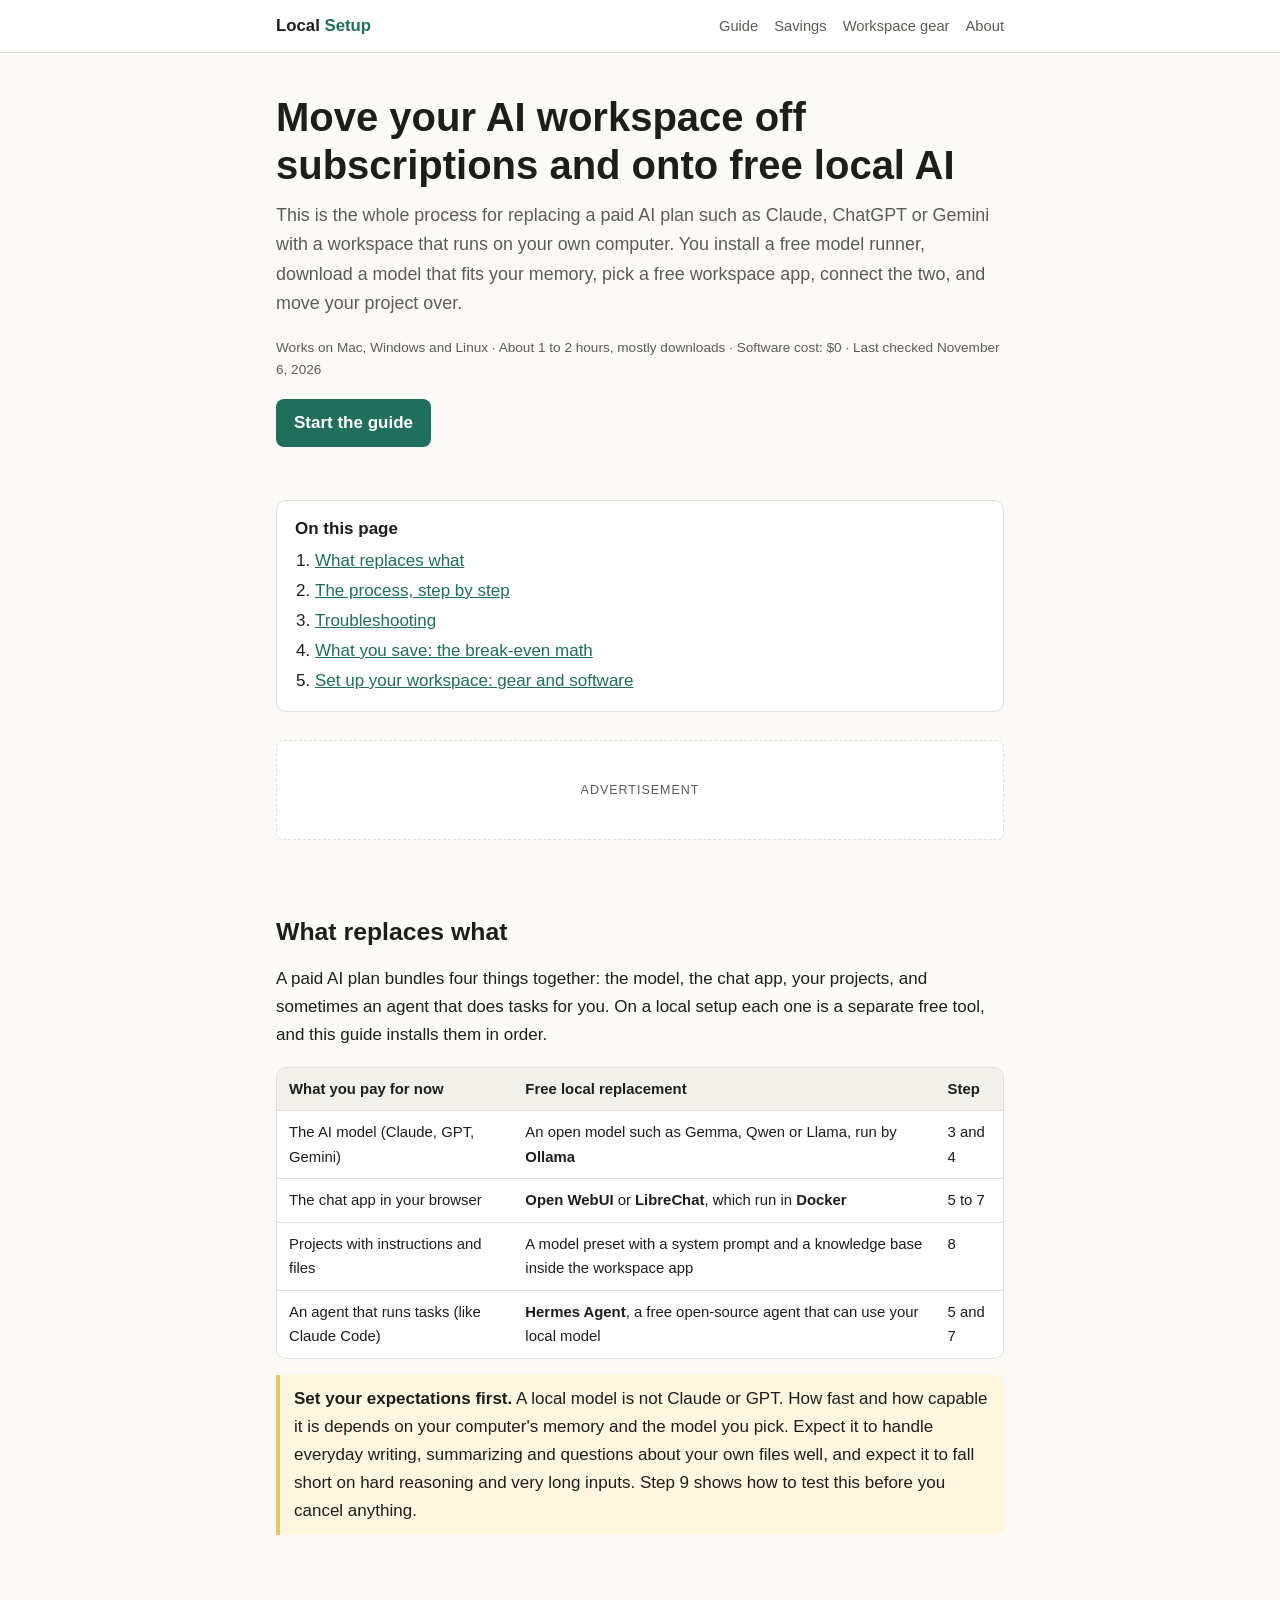
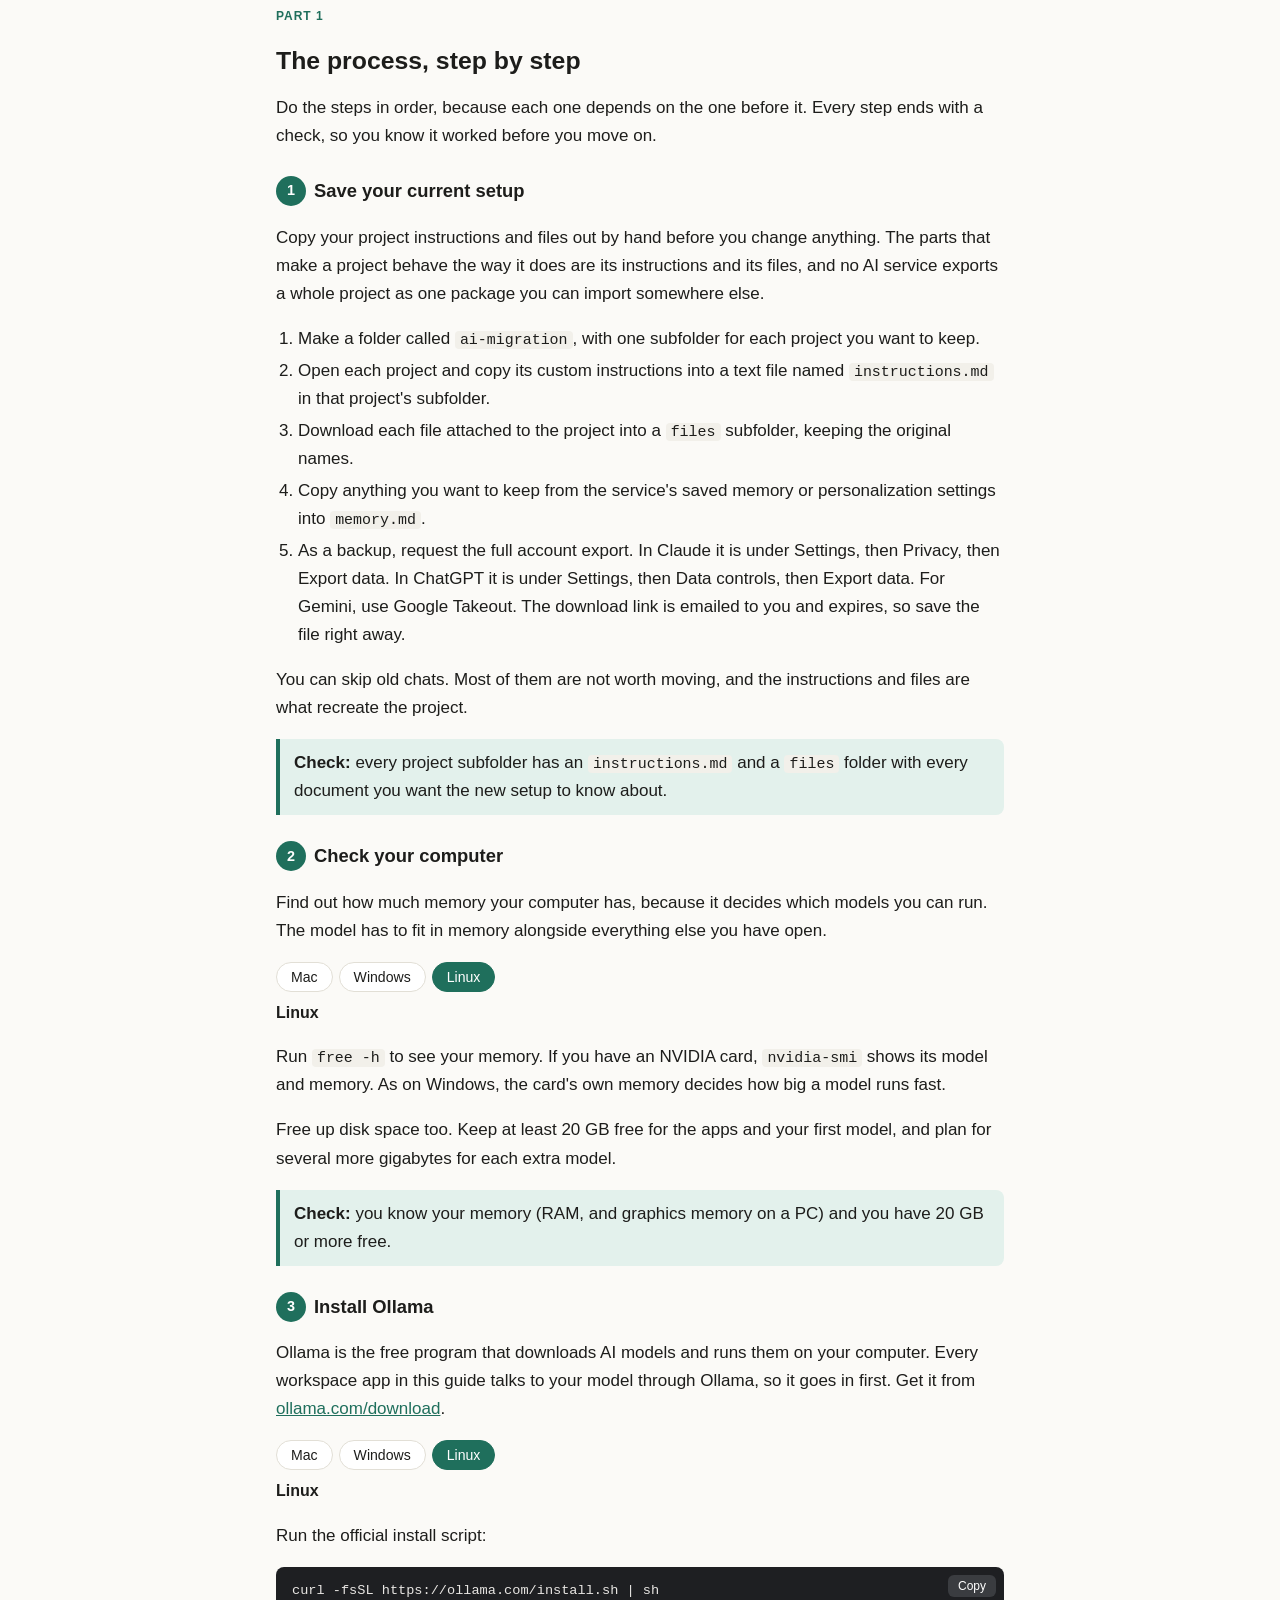
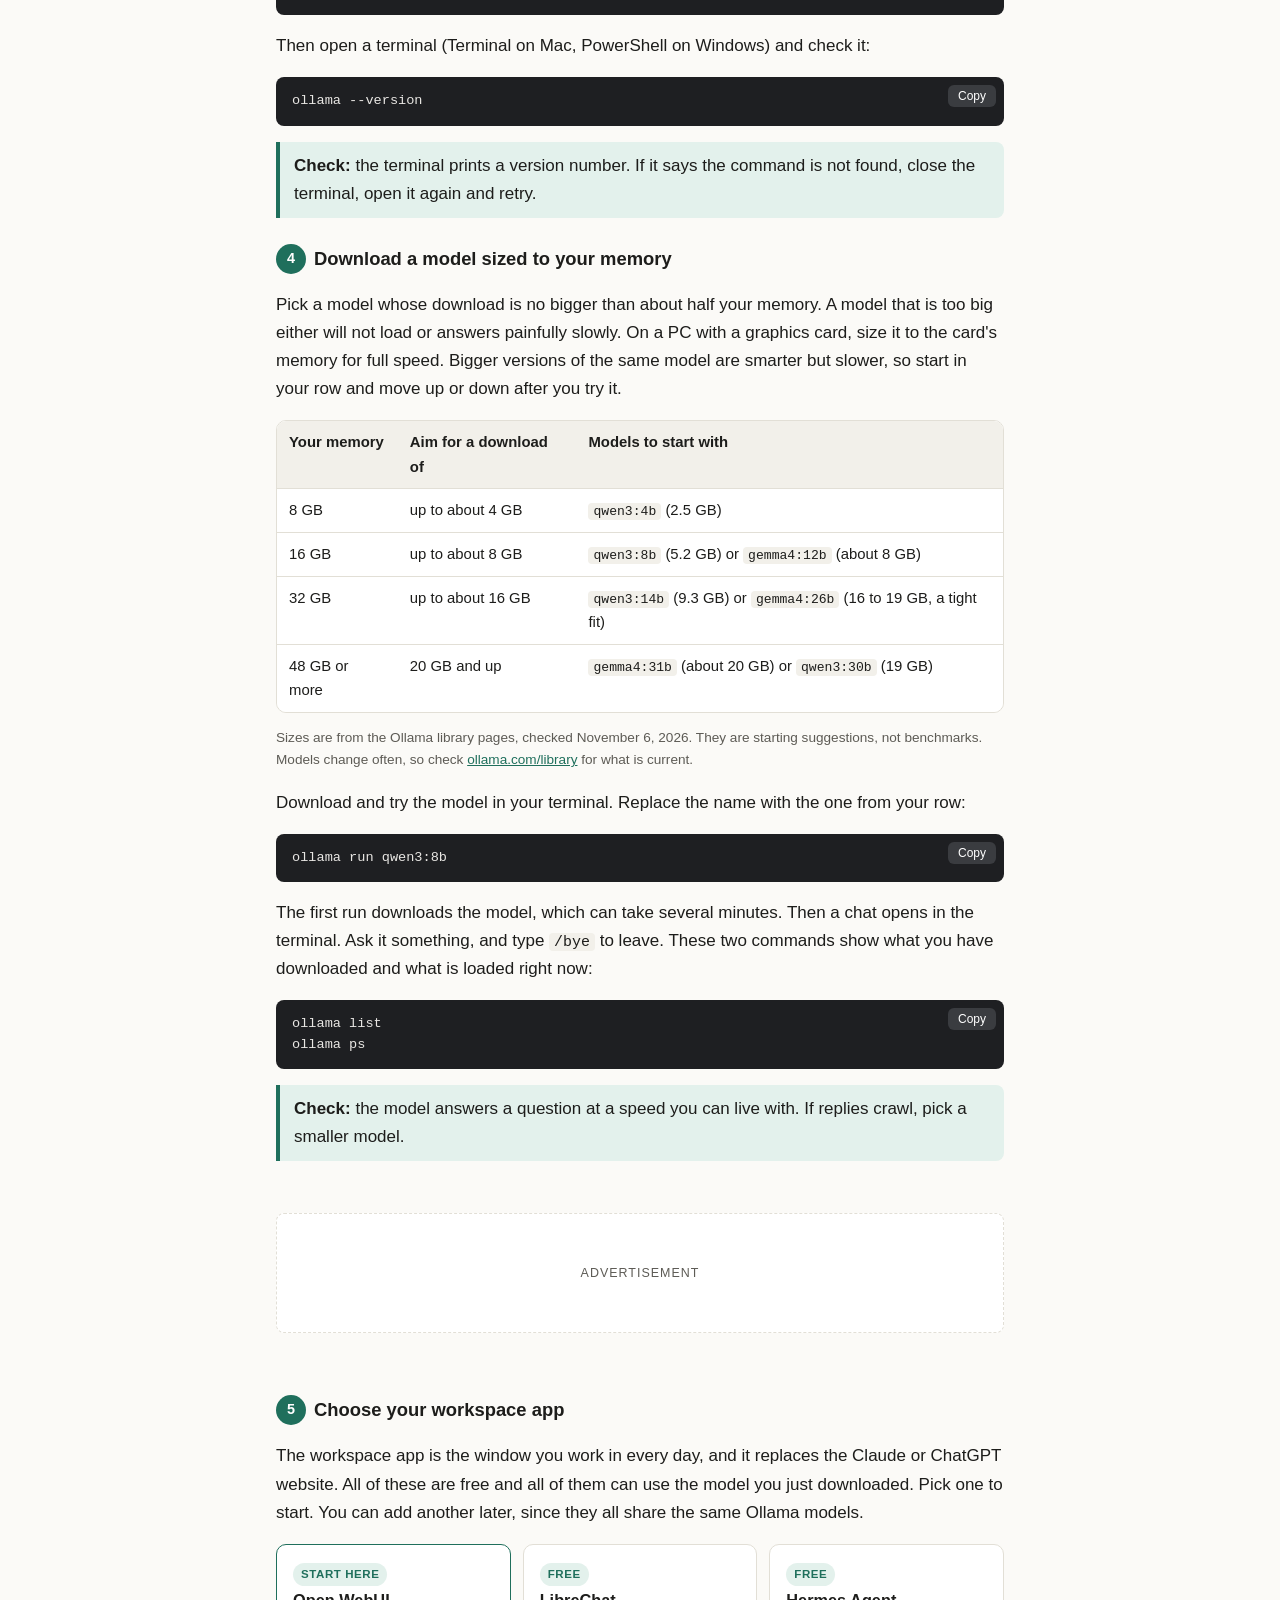
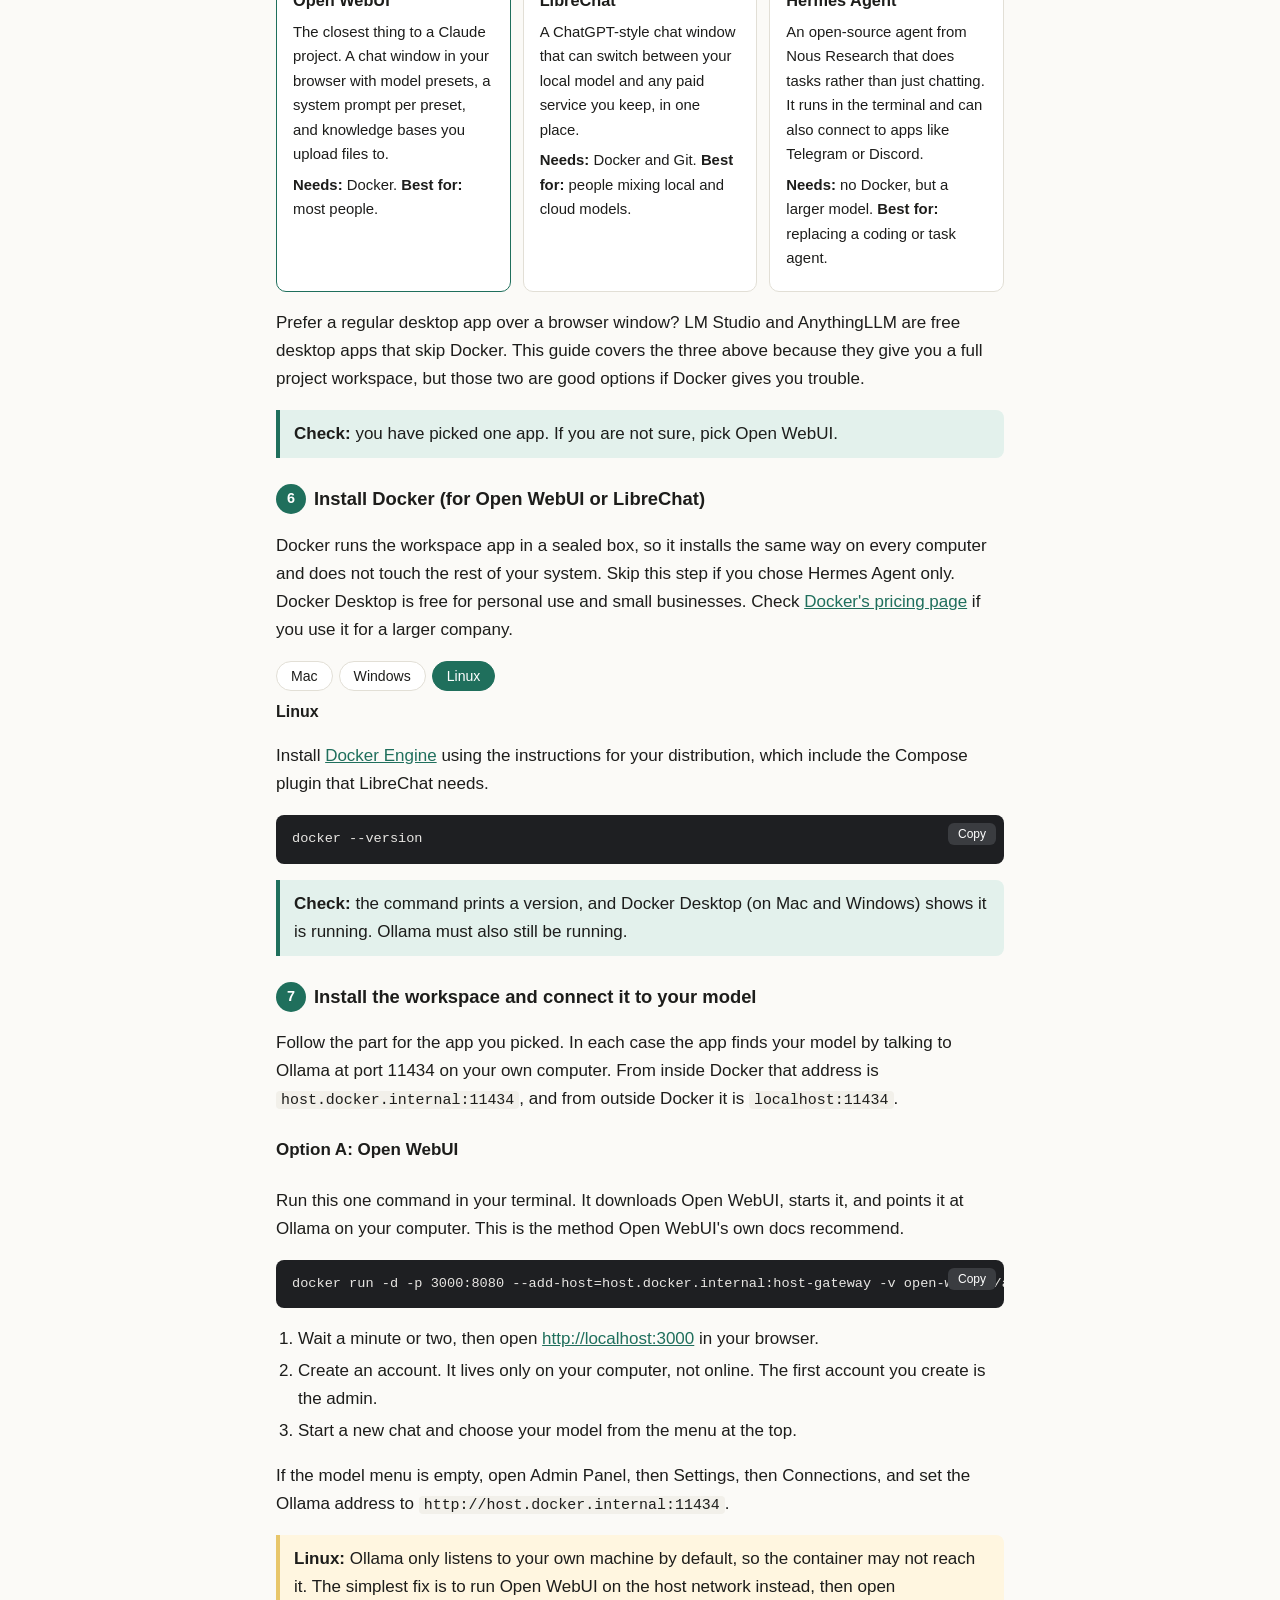
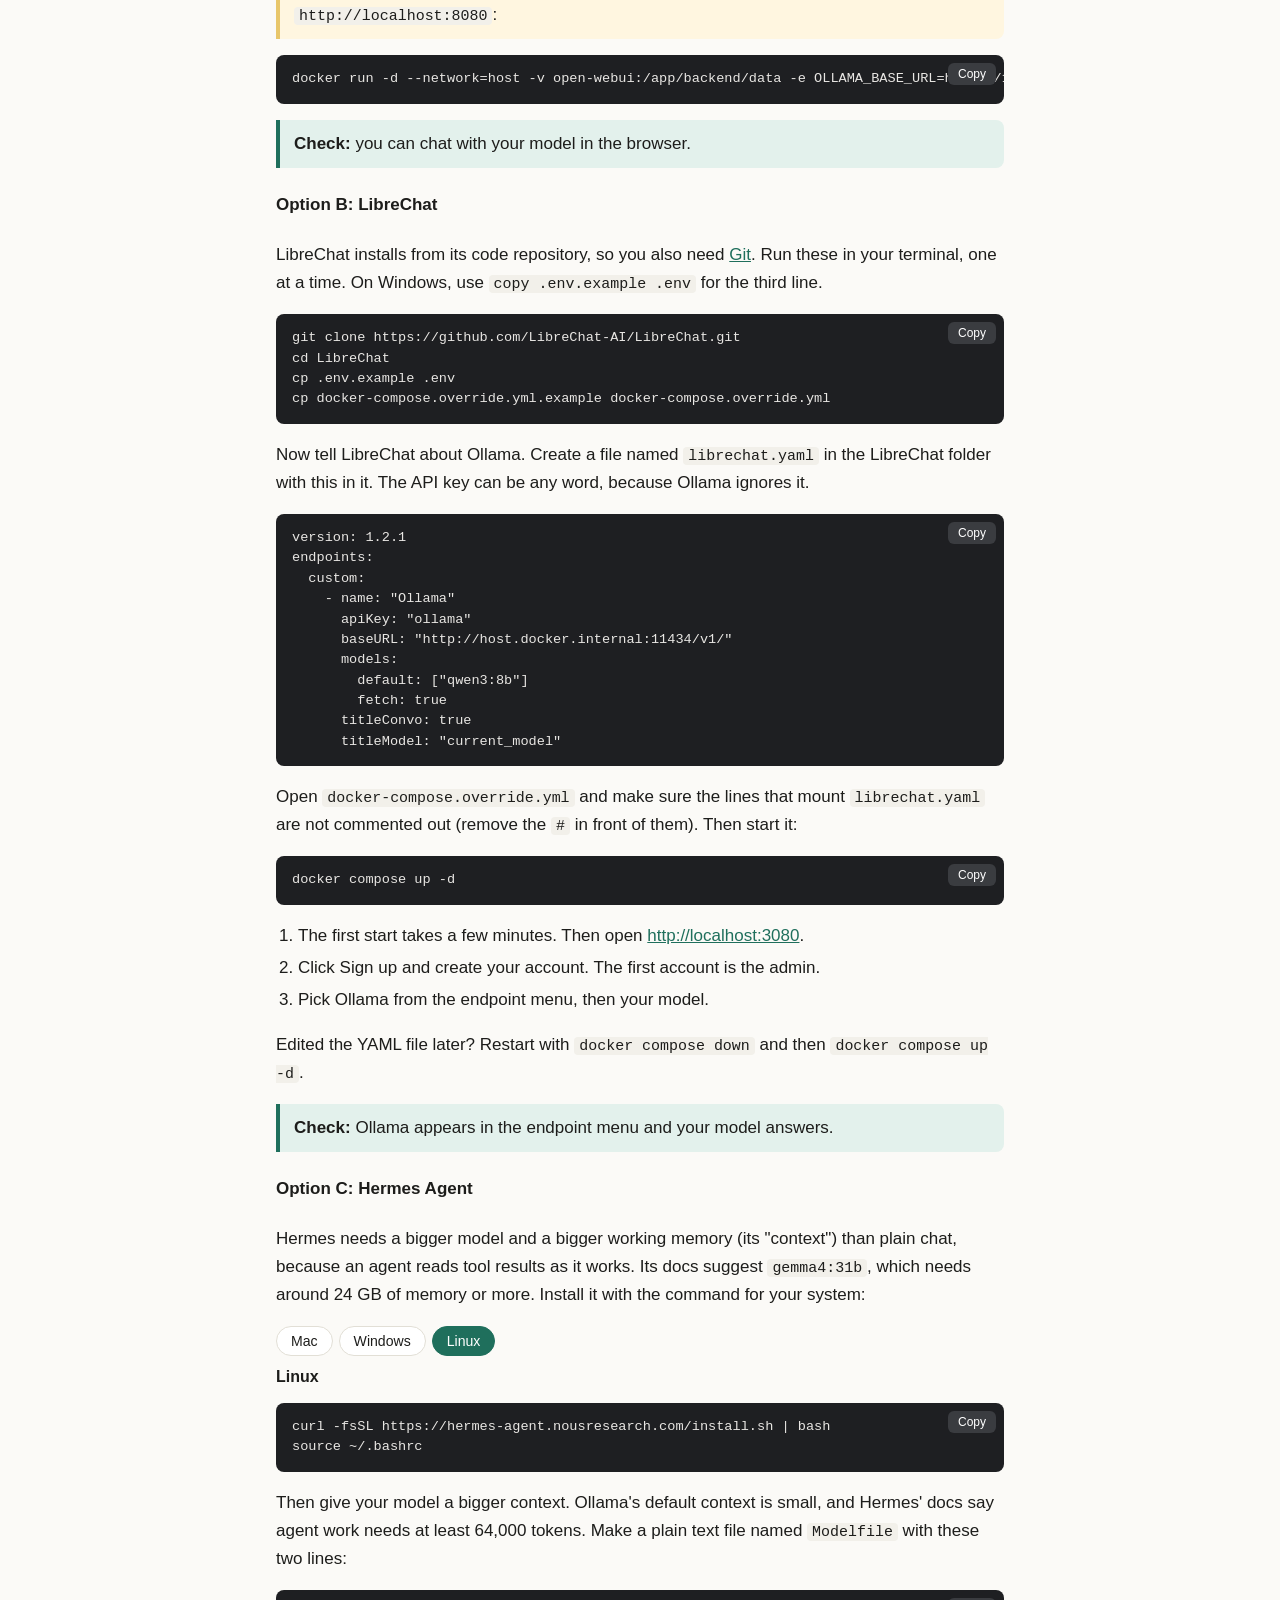
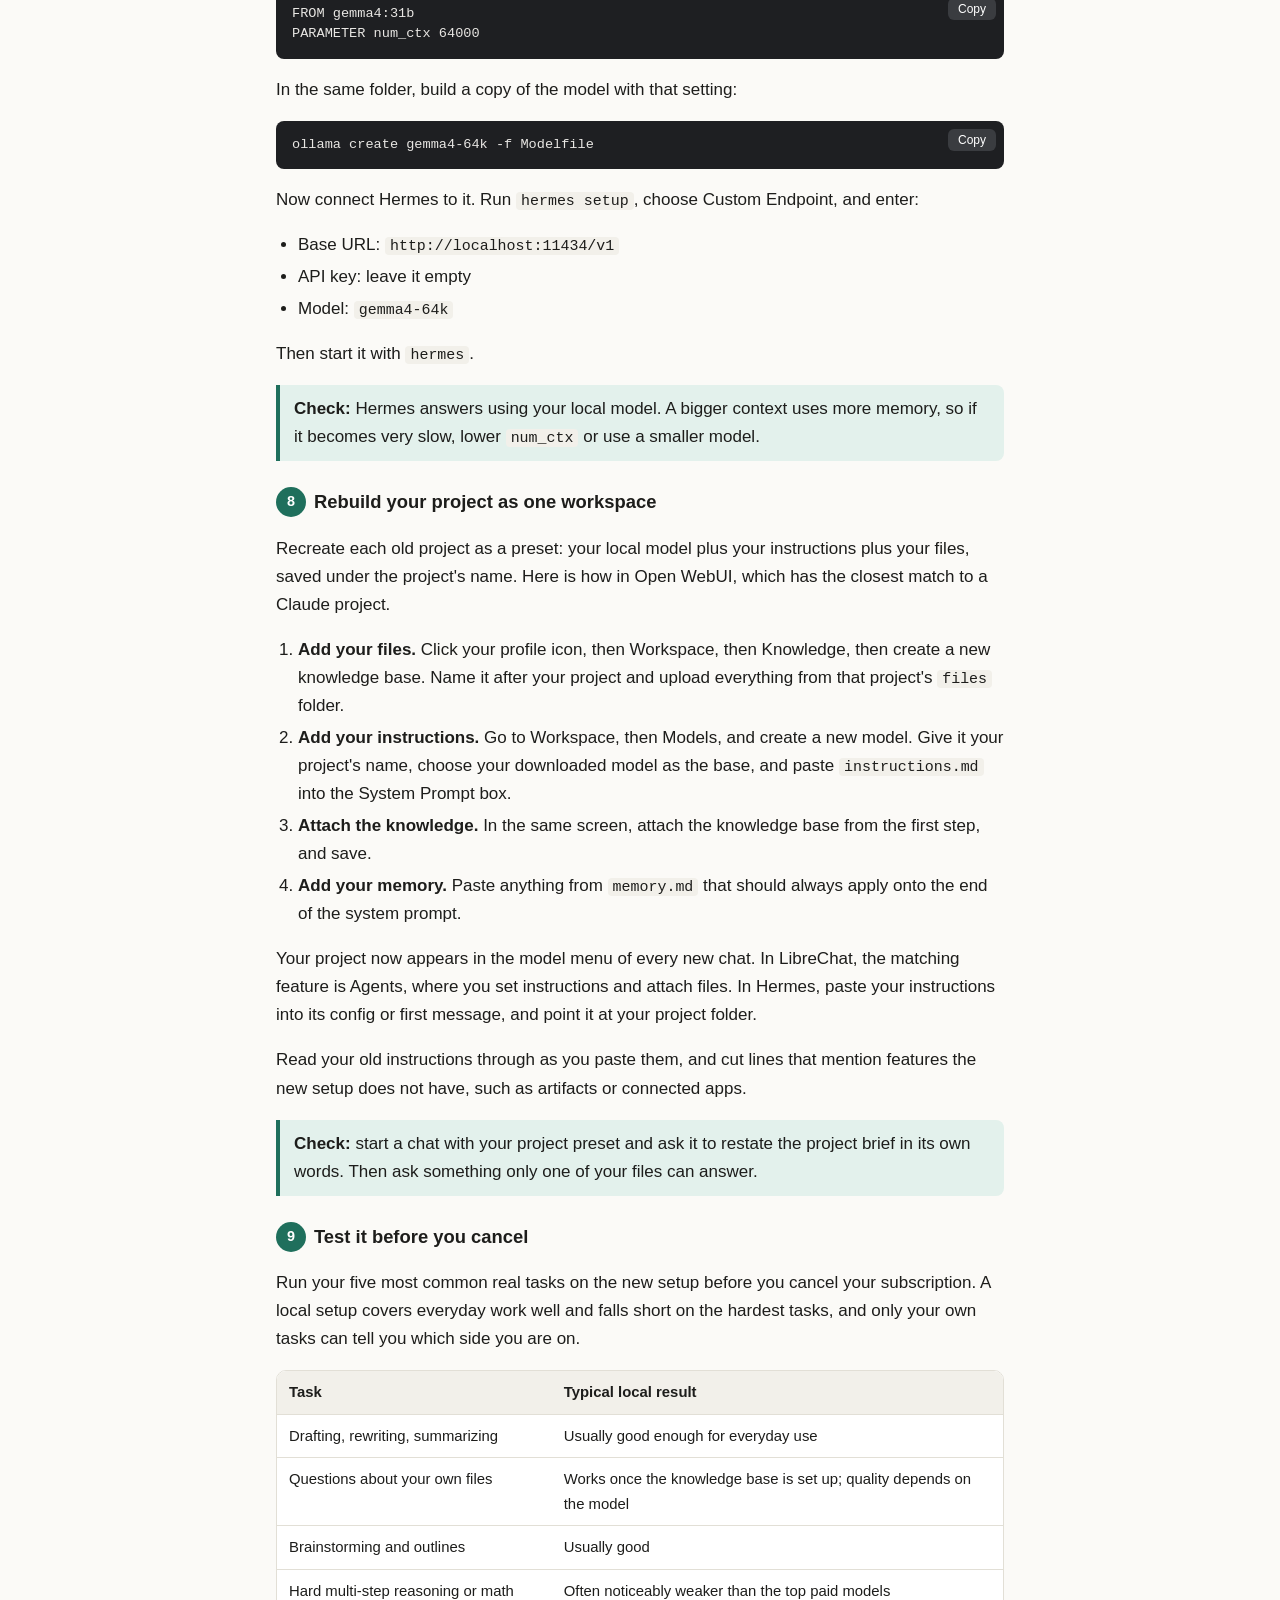
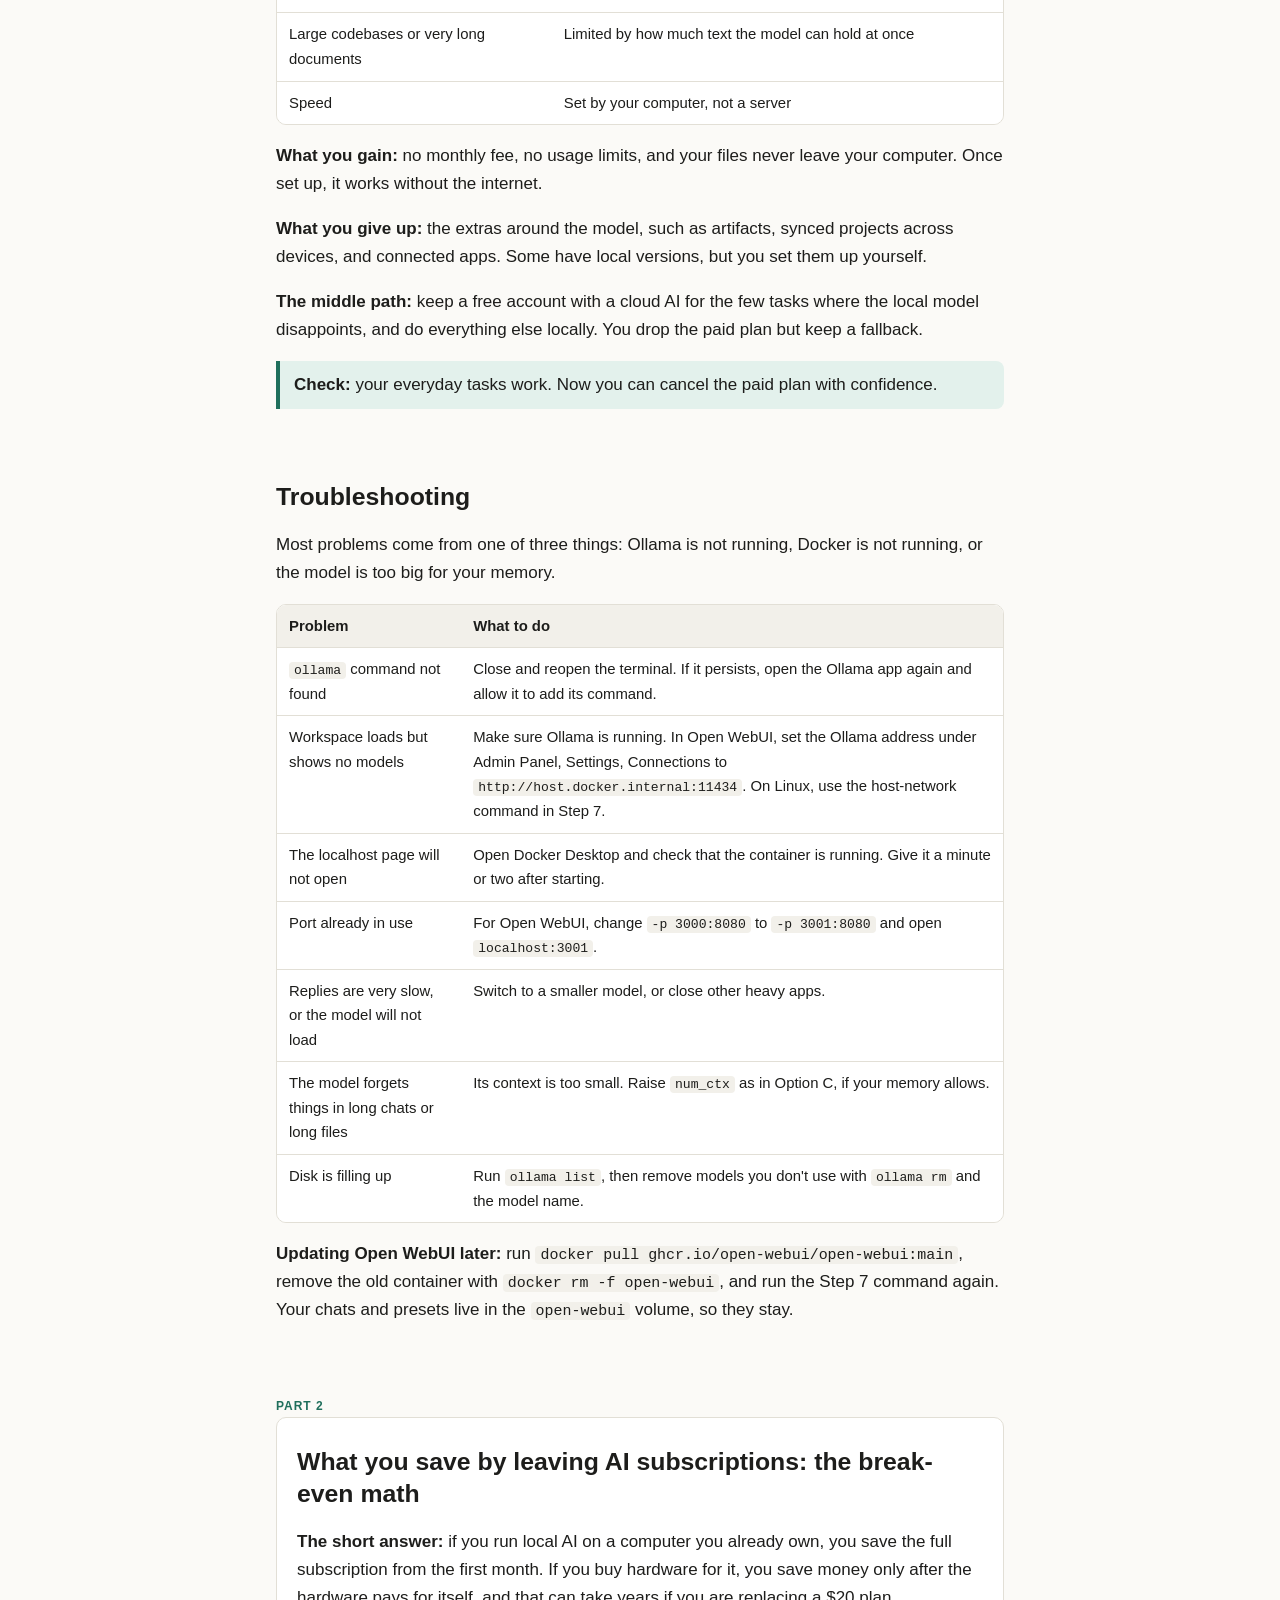
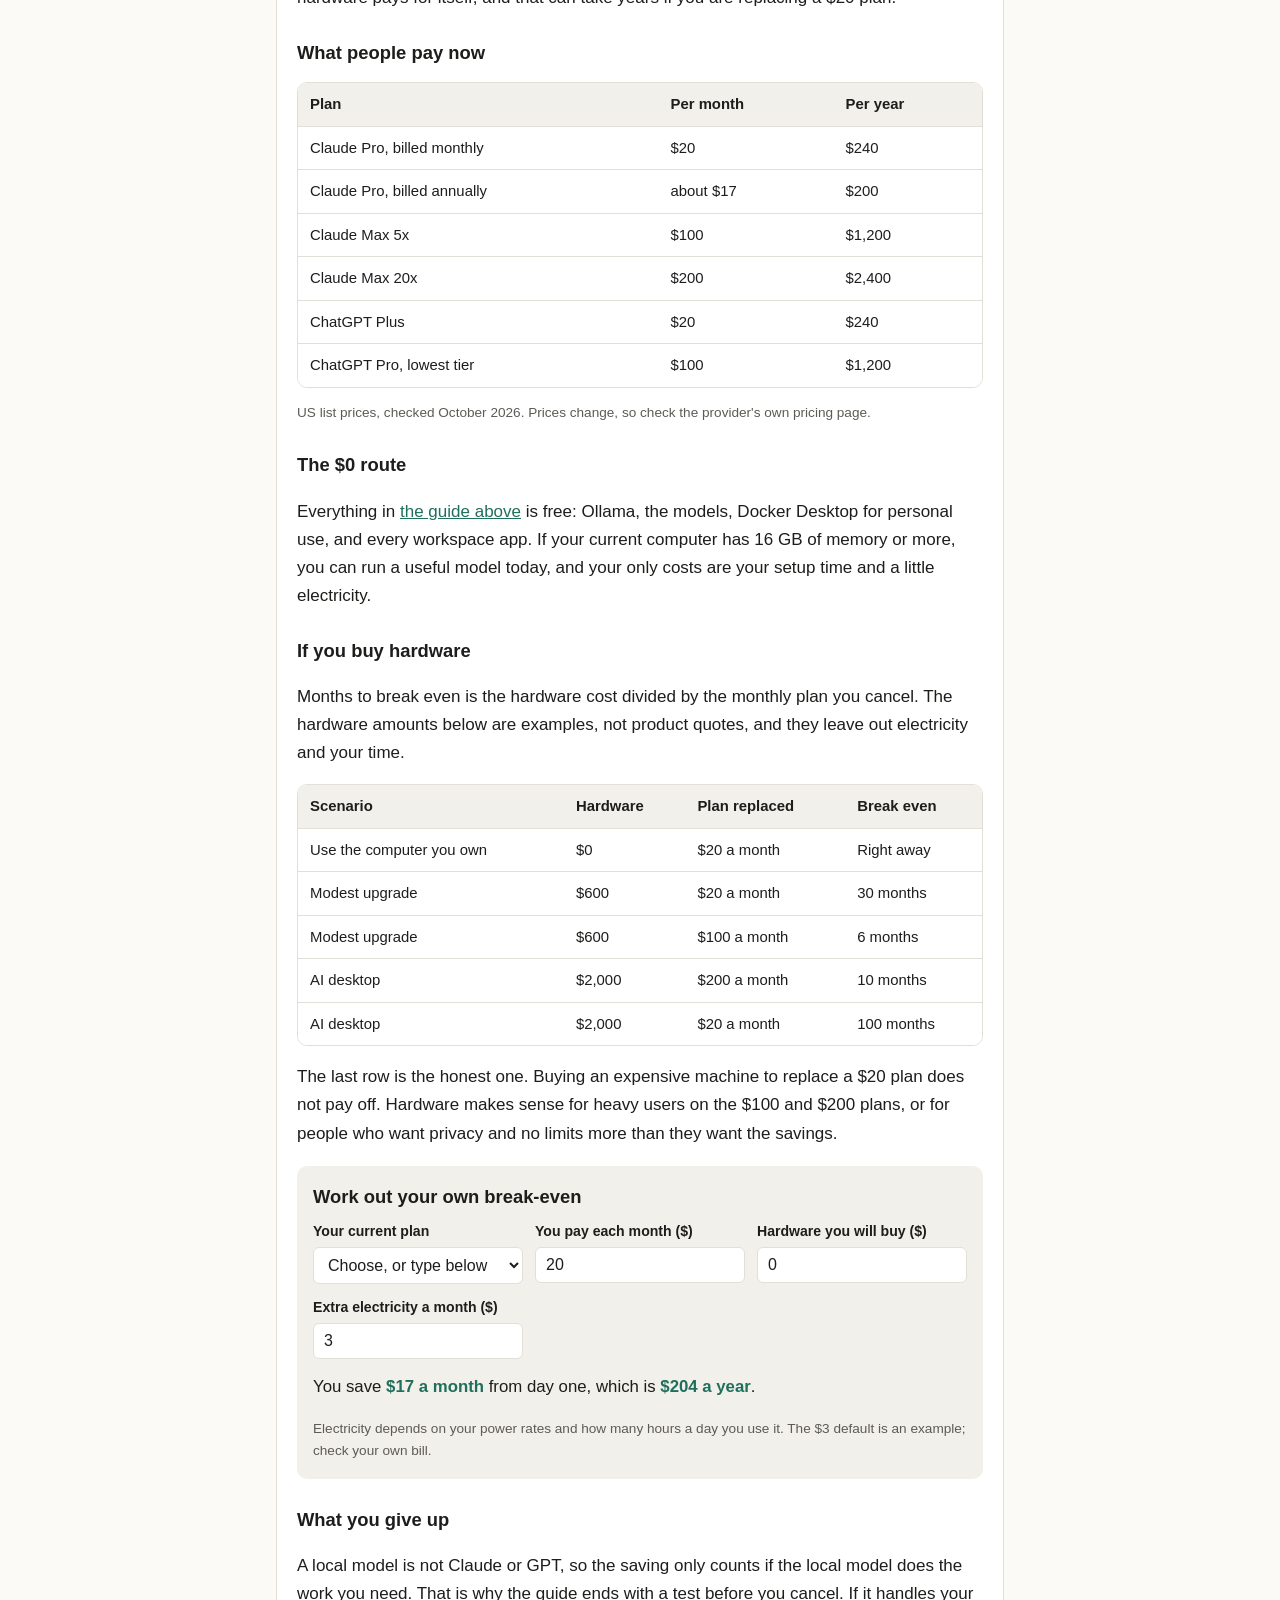
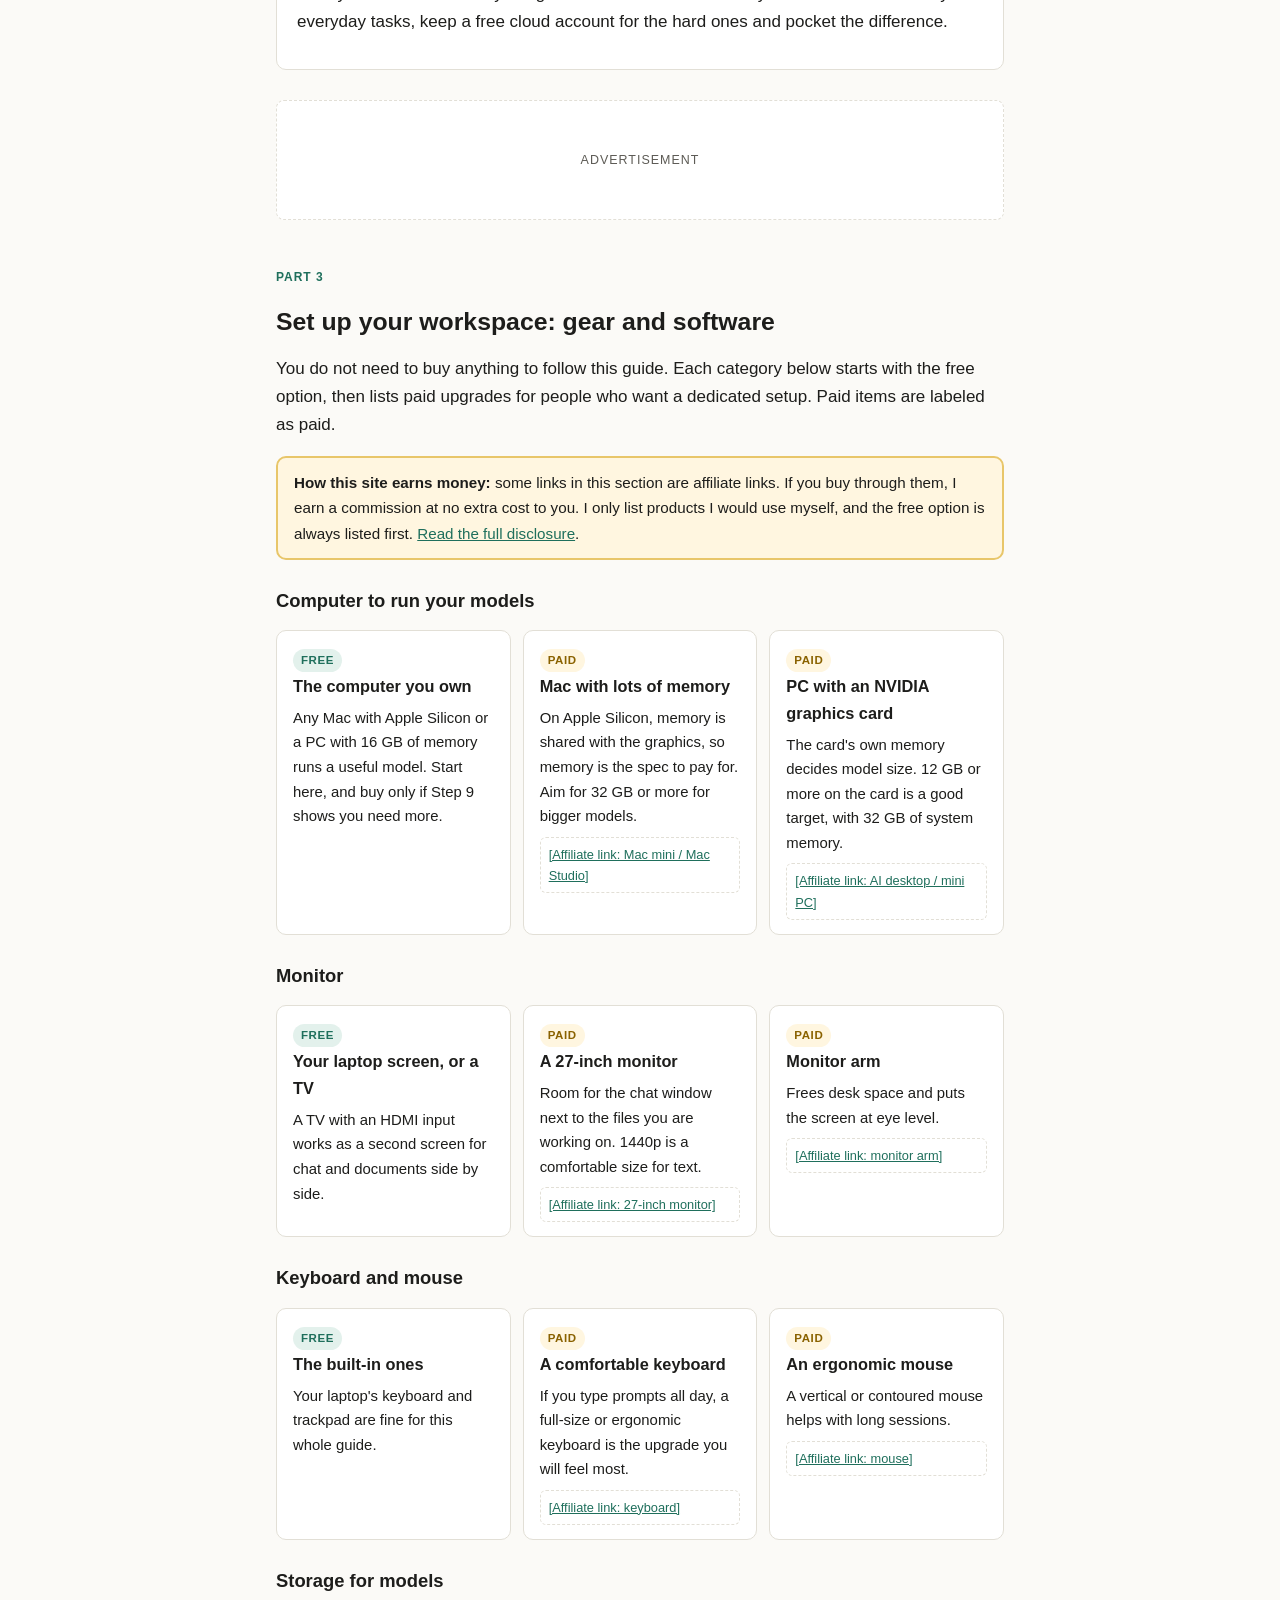
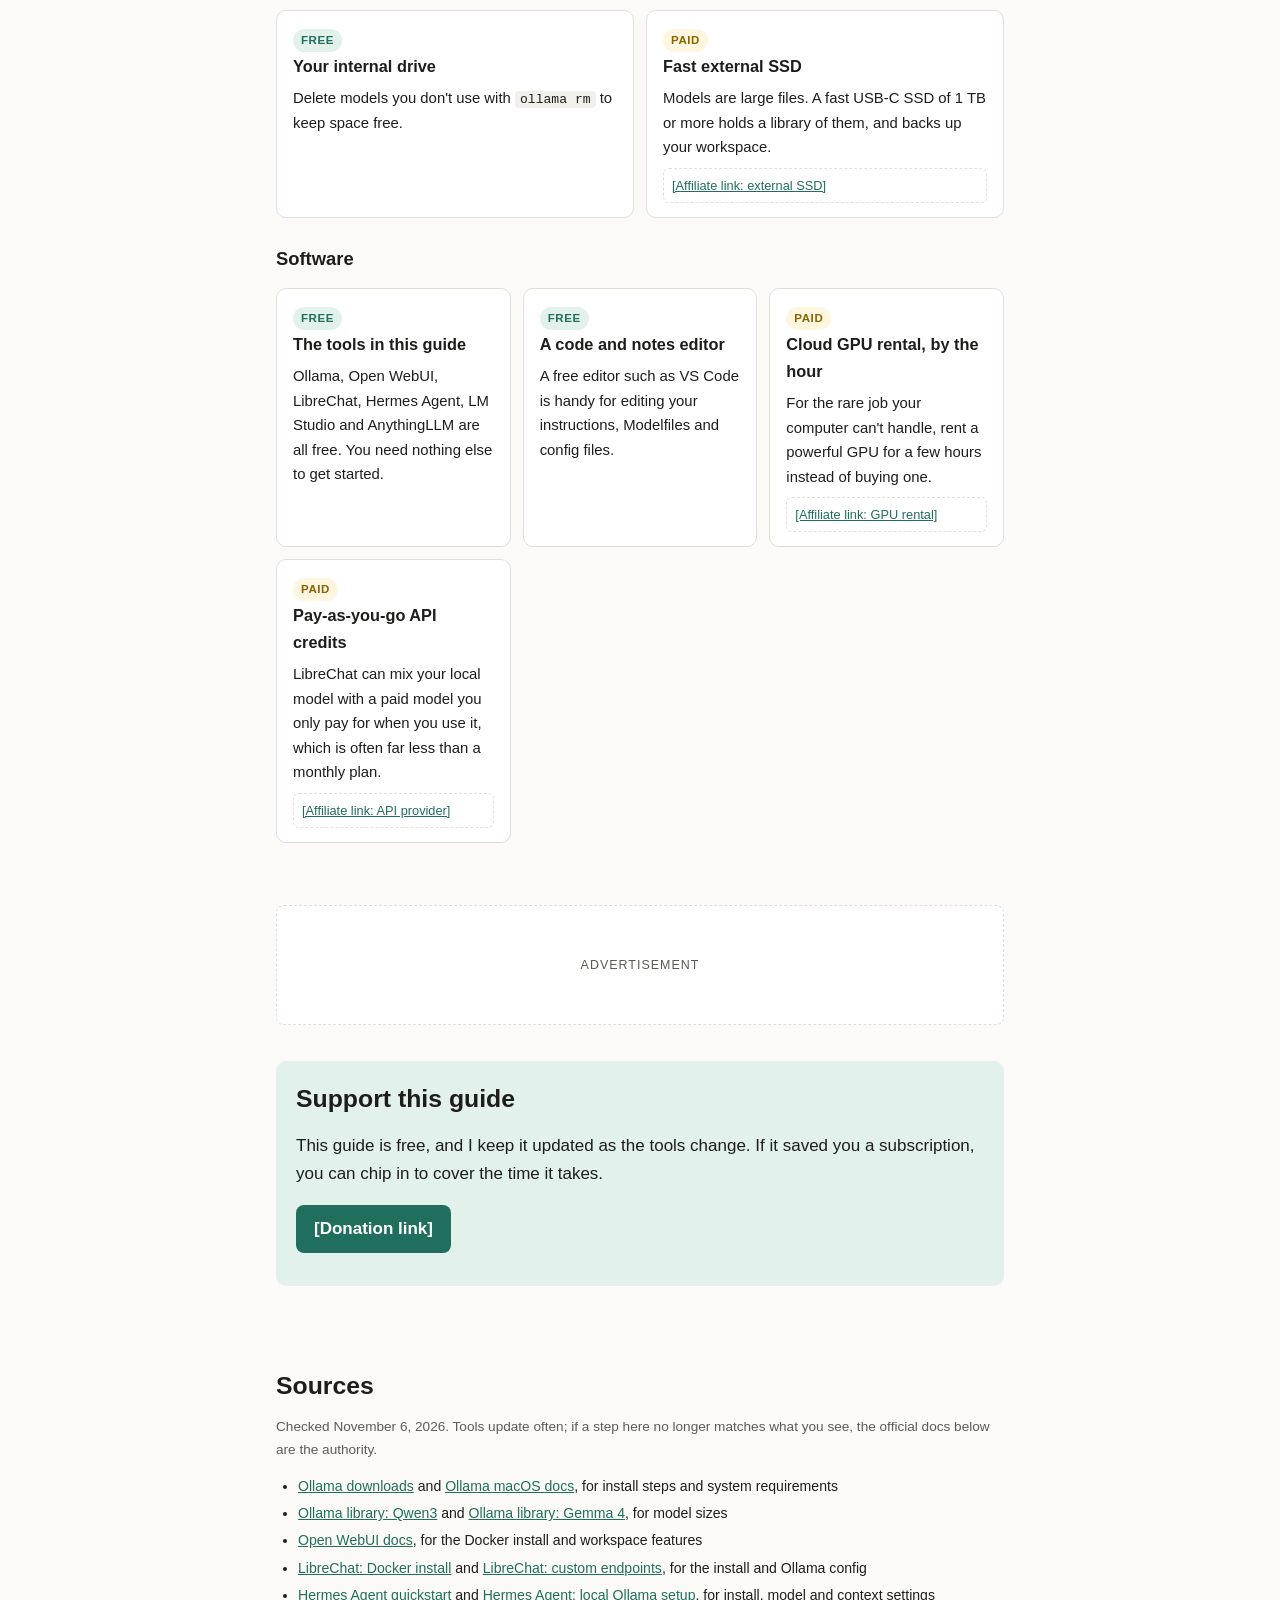
==== commit b26c3c61: "Rename site to Local Setup Co-Authored-By: Claude Opus 5.5 <noreply@anthropic.com> Claude-Session: h" ====
--- a/docs/index.html
+++ b/docs/index.html
@@ -3,7 +3,7 @@
 <head>
 <meta charset="utf-8">
 <meta name="viewport" content="width=device-width, initial-scale=1">
-<title>Move Your AI Workspace Off Subscriptions to Free Local AI | Local AI Home Setup</title>
+<title>Move Your AI Workspace Off Subscriptions to Free Local AI | Local Setup</title>
 <meta name="description" content="A step-by-step process for replacing Claude, ChatGPT or Gemini subscriptions with a free local AI workspace: Ollama, a model sized to your RAM, and Open WebUI, LibreChat or Hermes Agent.">
 <meta property="og:title" content="Move your AI workspace off subscriptions to free local AI">
 <meta property="og:description" content="The downloads, the model to pick for your RAM, the workspace app to install, and how to connect them. Plus the break-even math.">
@@ -34,7 +34,7 @@
 <body>
 <header class="site-header">
   <div class="wrap">
-    <a class="brand" href="index.html">Local AI <span>Home Setup</span></a>
+    <a class="brand" href="index.html">Local <span>Setup</span></a>
     <nav class="site-nav" aria-label="Main">
       <a href="#guide">Guide</a>
       <a href="#savings">Savings</a>
@@ -596,7 +596,7 @@
       <a href="privacy.html">Privacy policy</a>
       <a href="#support">Support this guide</a>
     </nav>
-    <p>© <span id="year">2026</span> Local AI Home Setup. Not affiliated with Anthropic, OpenAI, Google, Ollama, Docker, Open WebUI, LibreChat or Nous Research. Product names belong to their owners.</p>
+    <p>© <span id="year">2026</span> Local Setup. Not affiliated with Anthropic, OpenAI, Google, Ollama, Docker, Open WebUI, LibreChat or Nous Research. Product names belong to their owners.</p>
   </div>
 </footer>
 <script src="assets/app.js"></script>
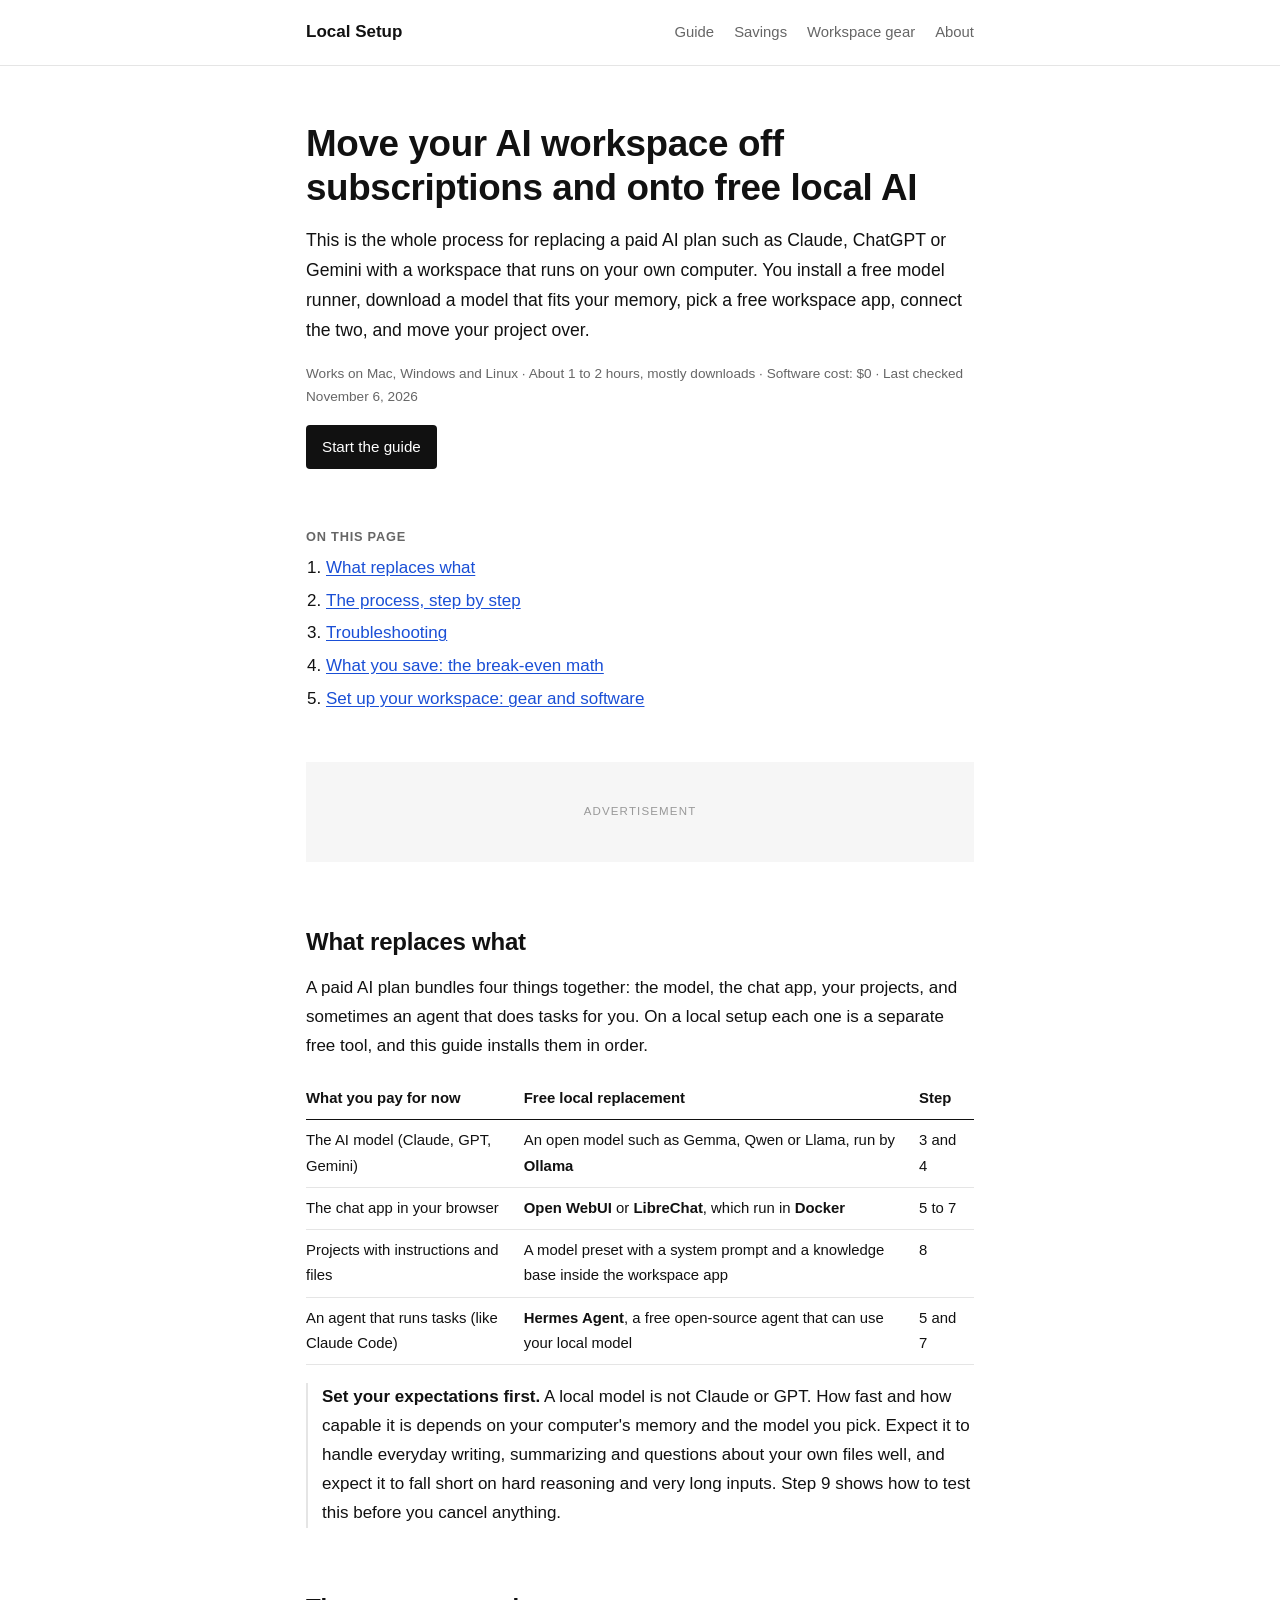
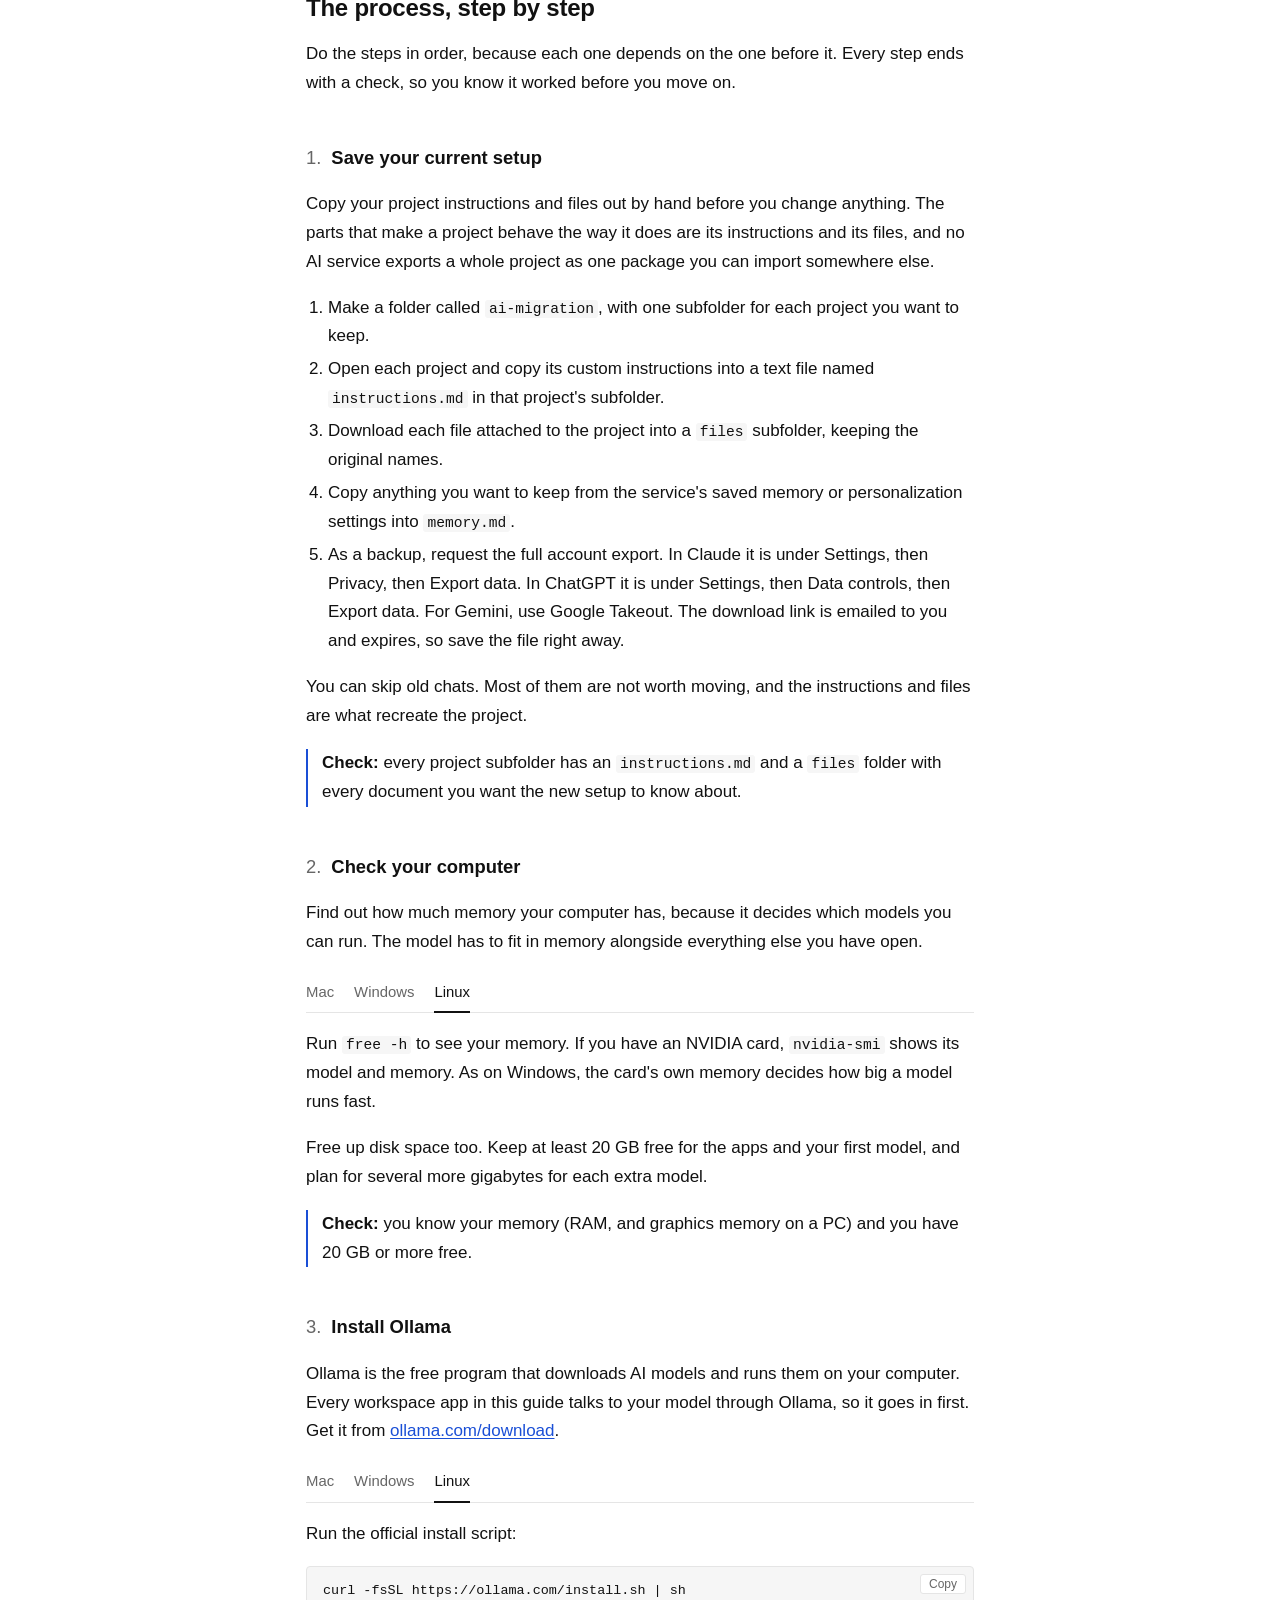
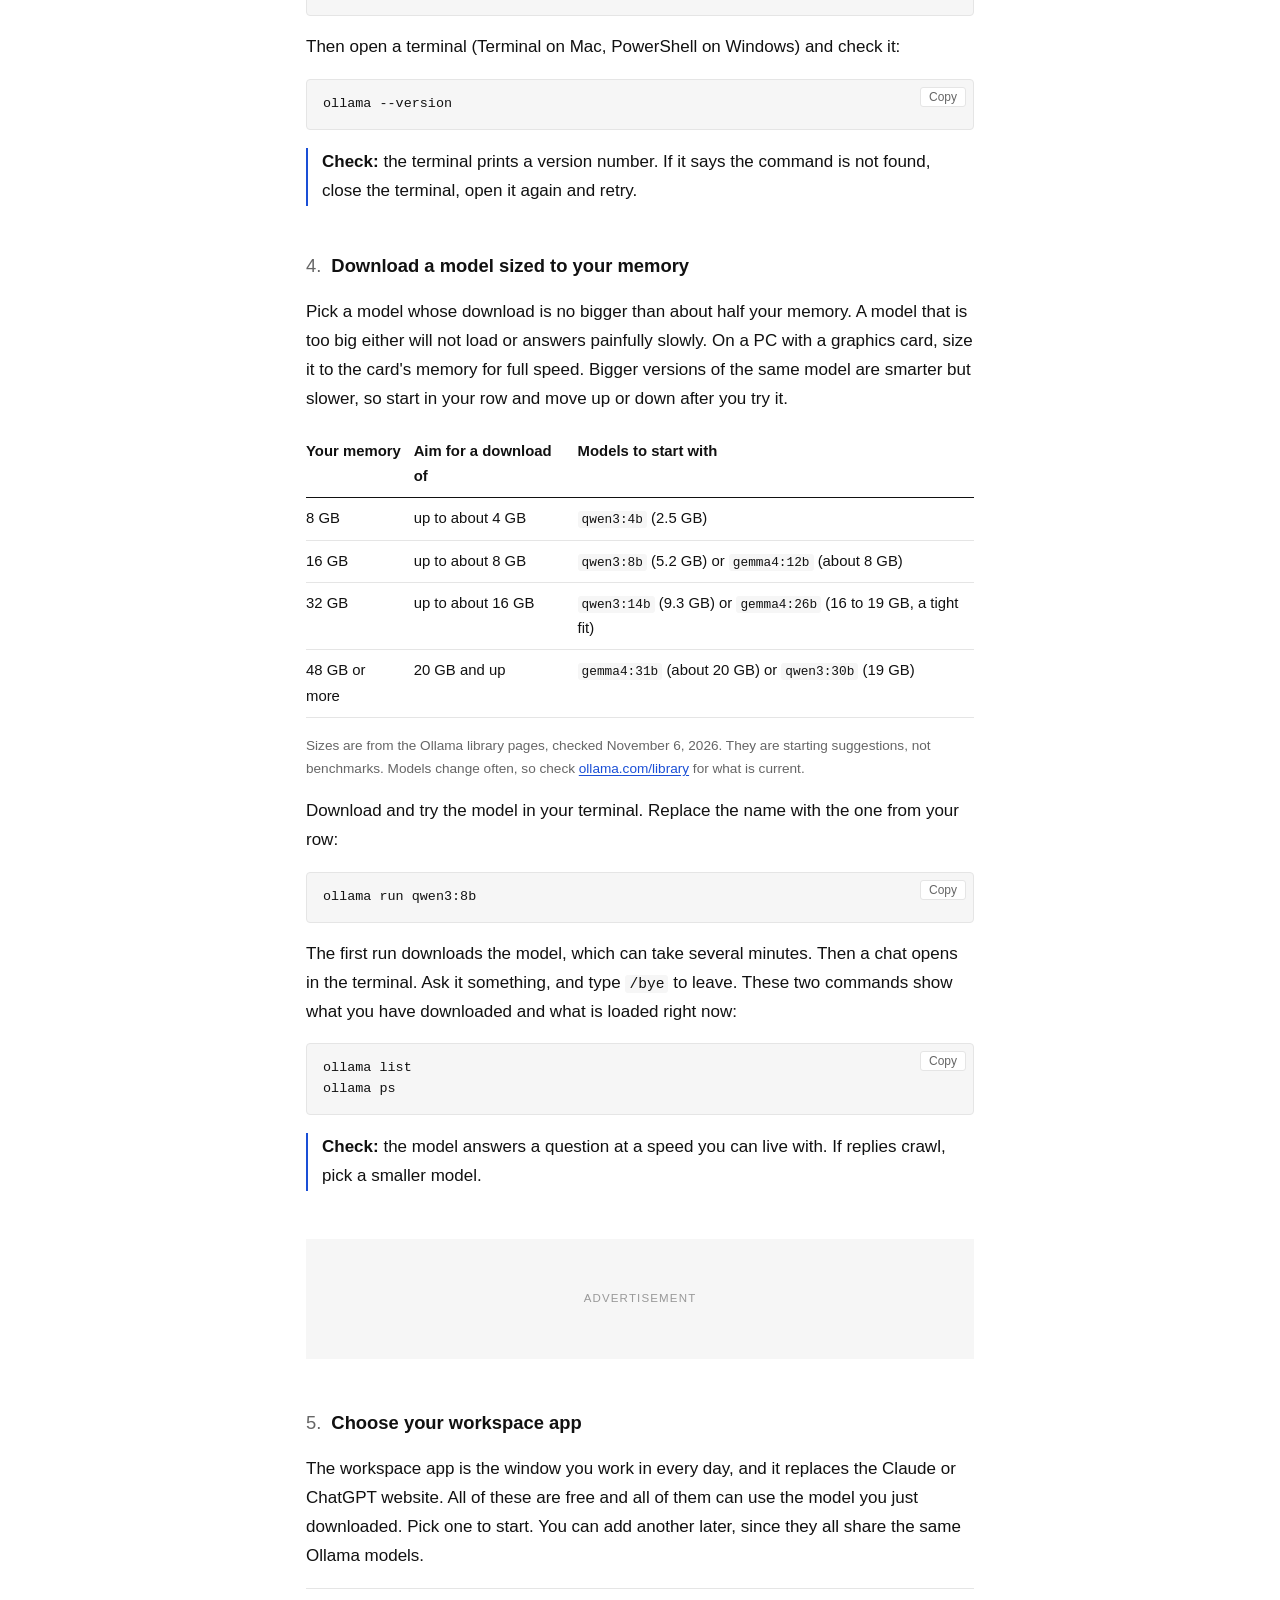
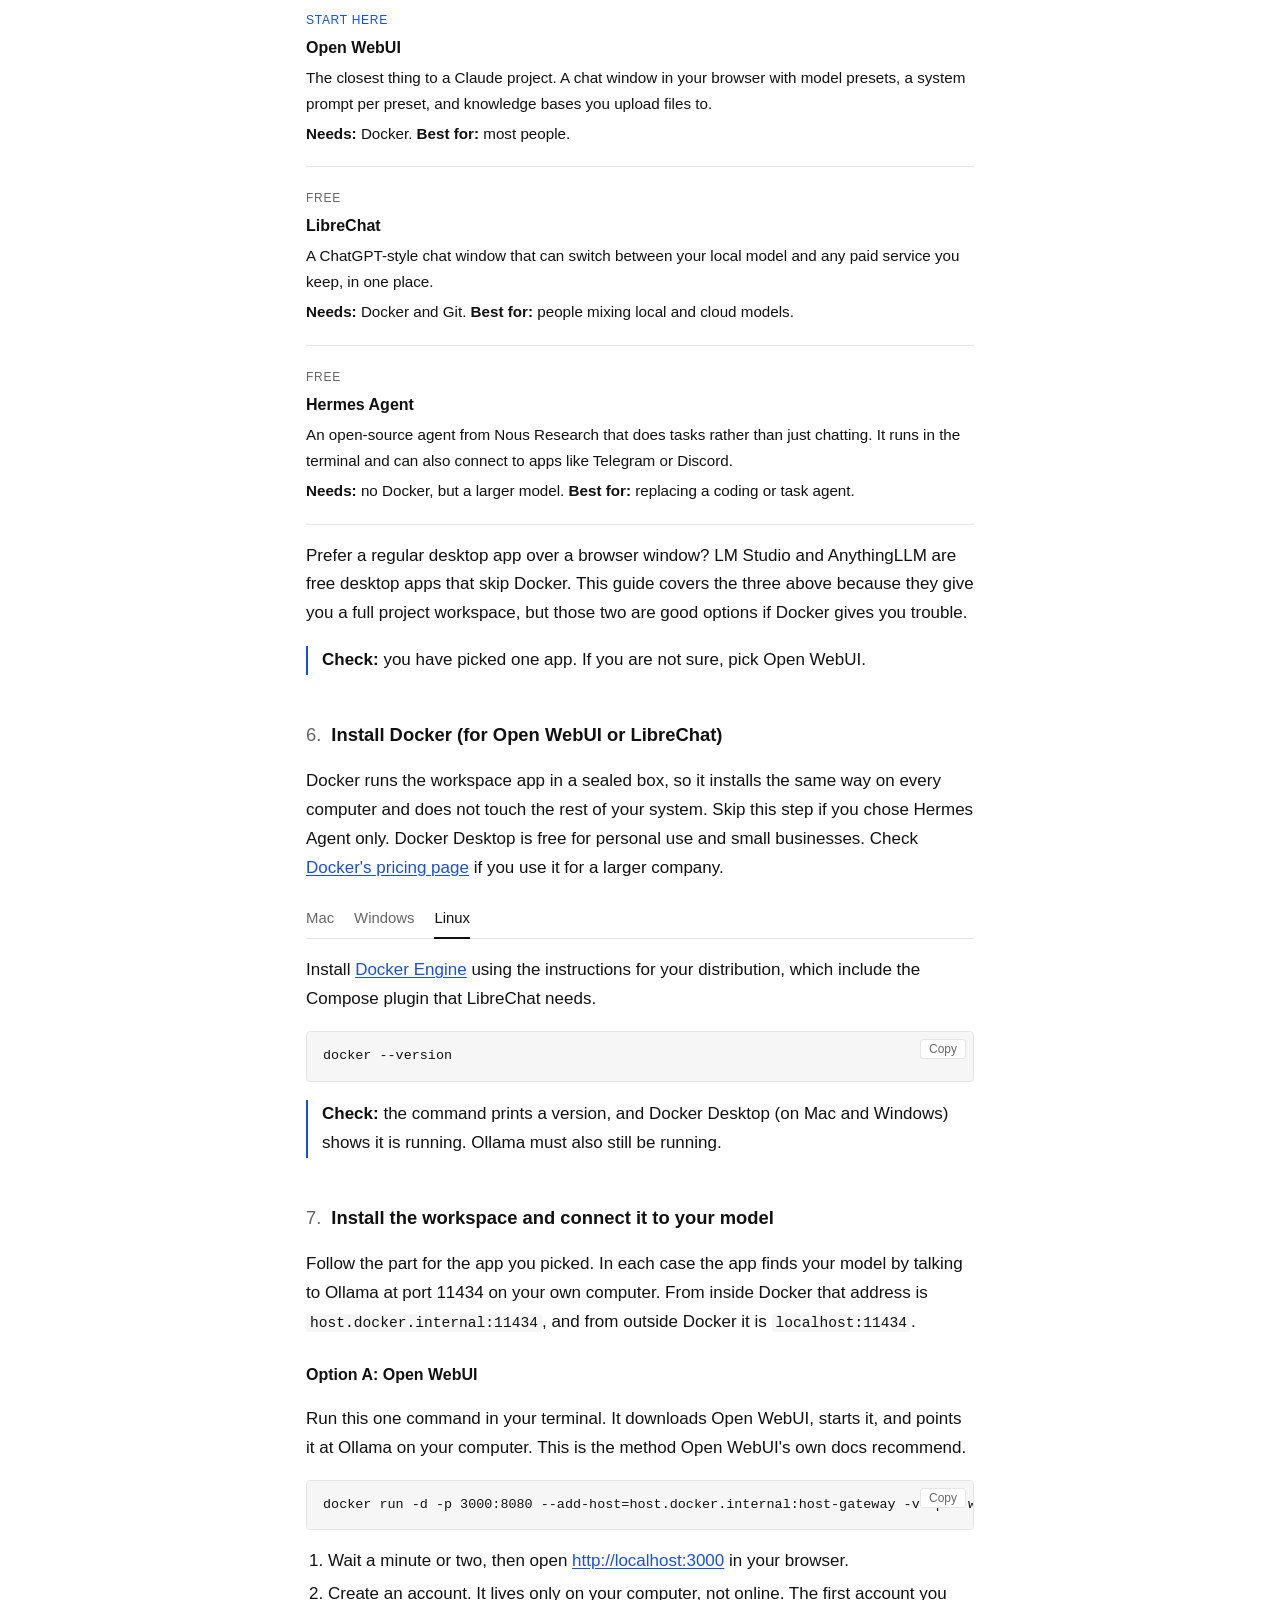
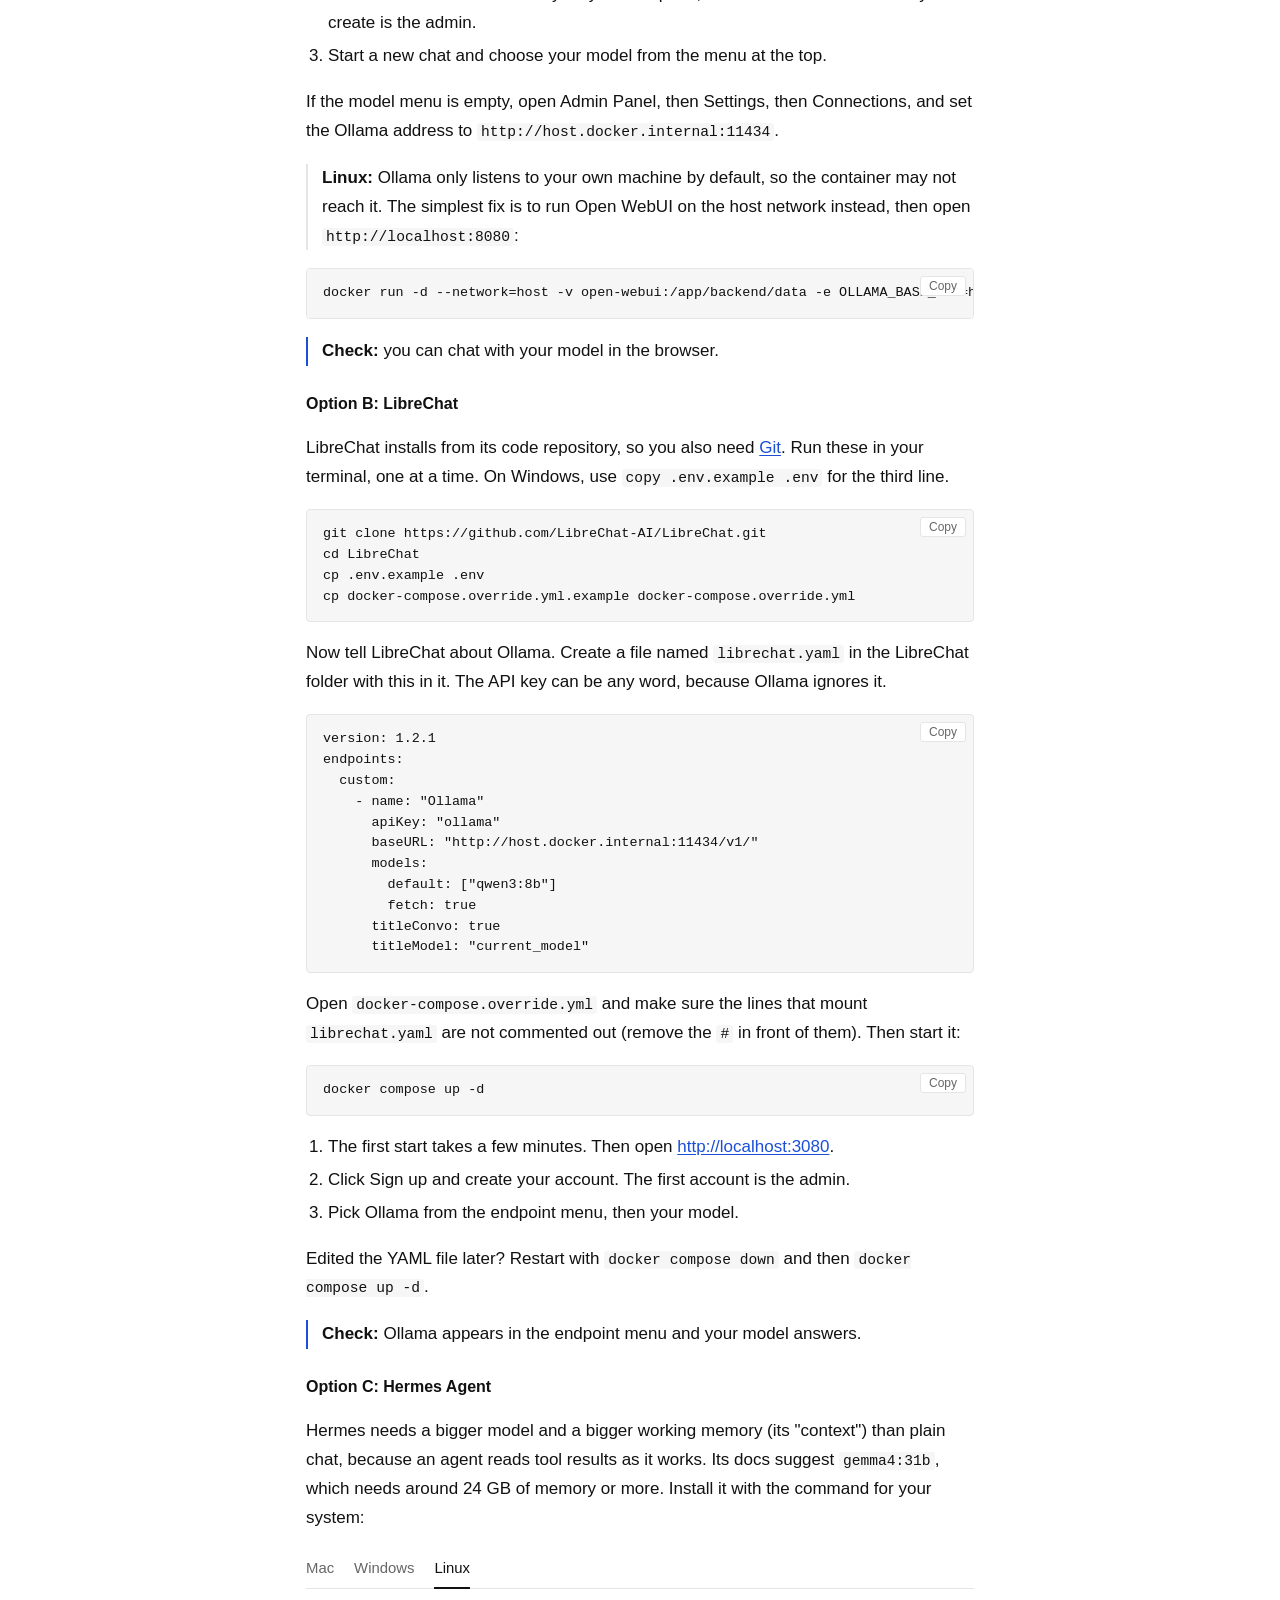
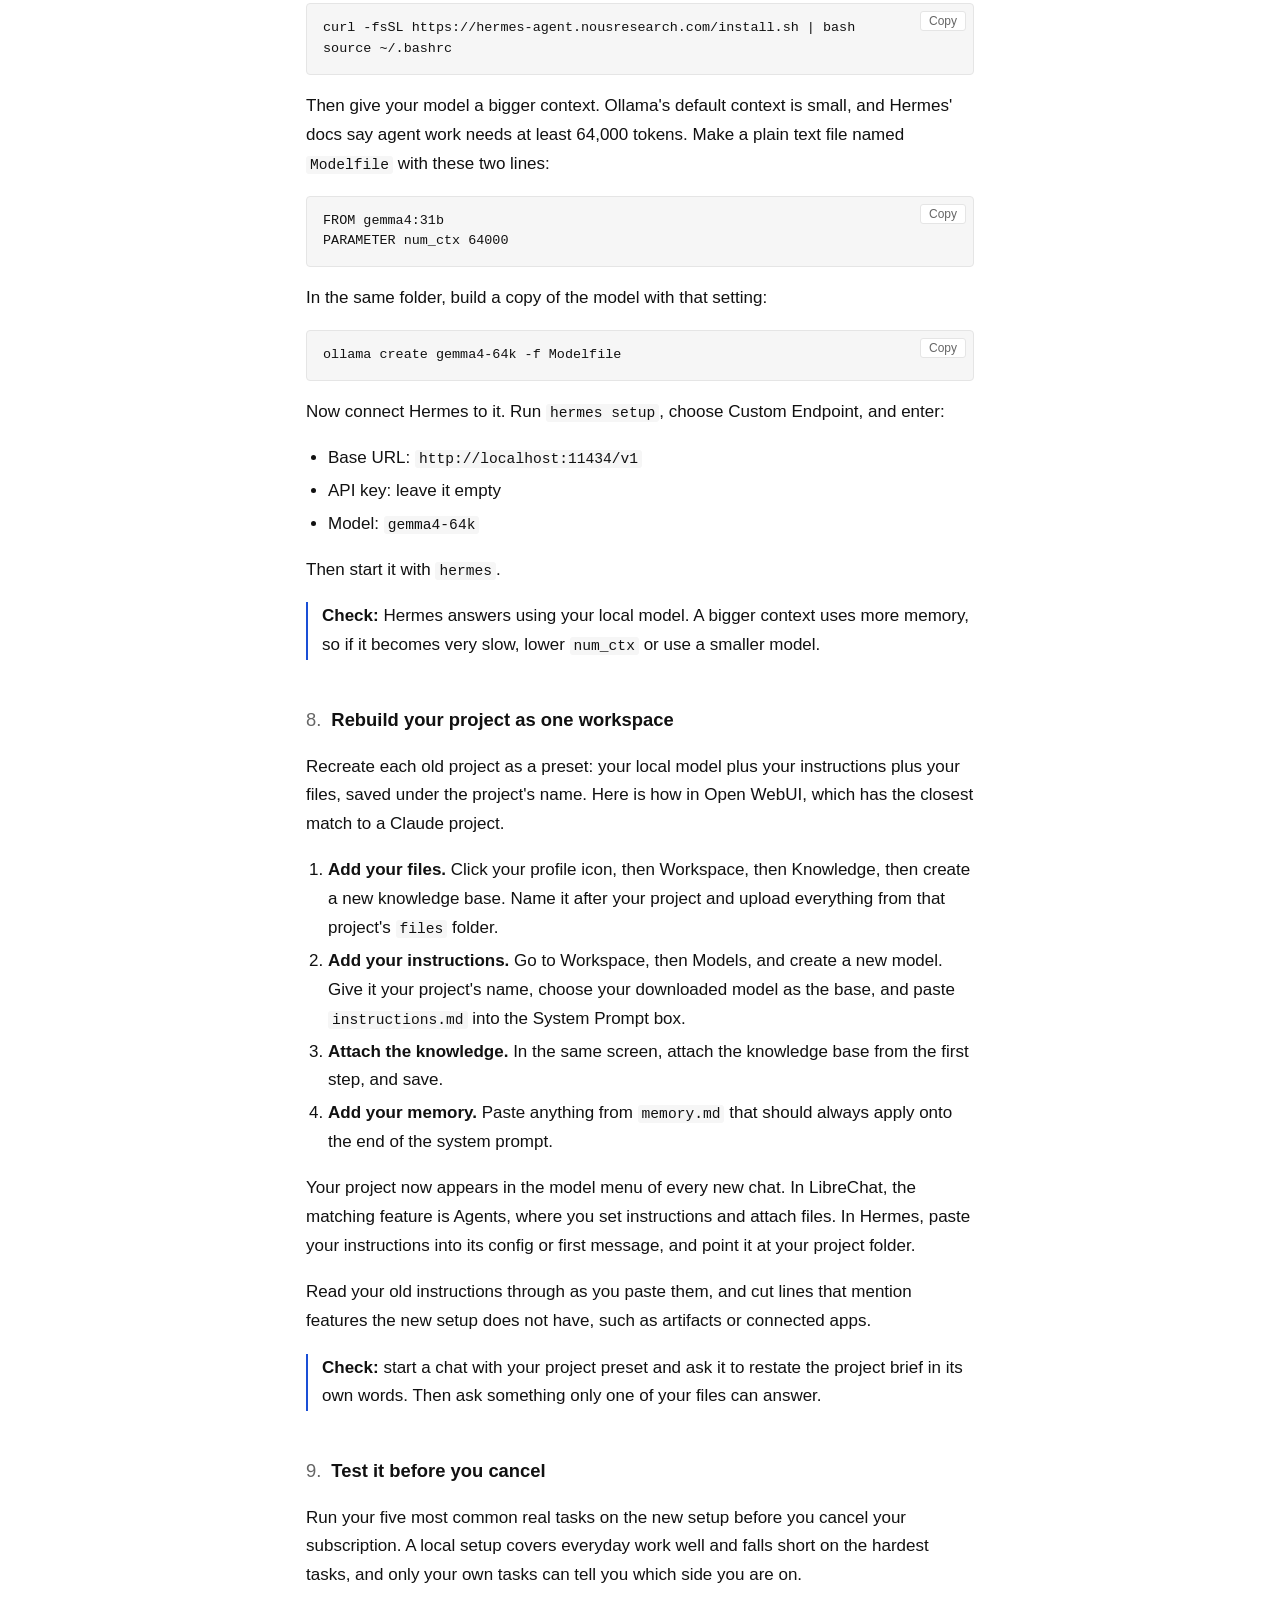
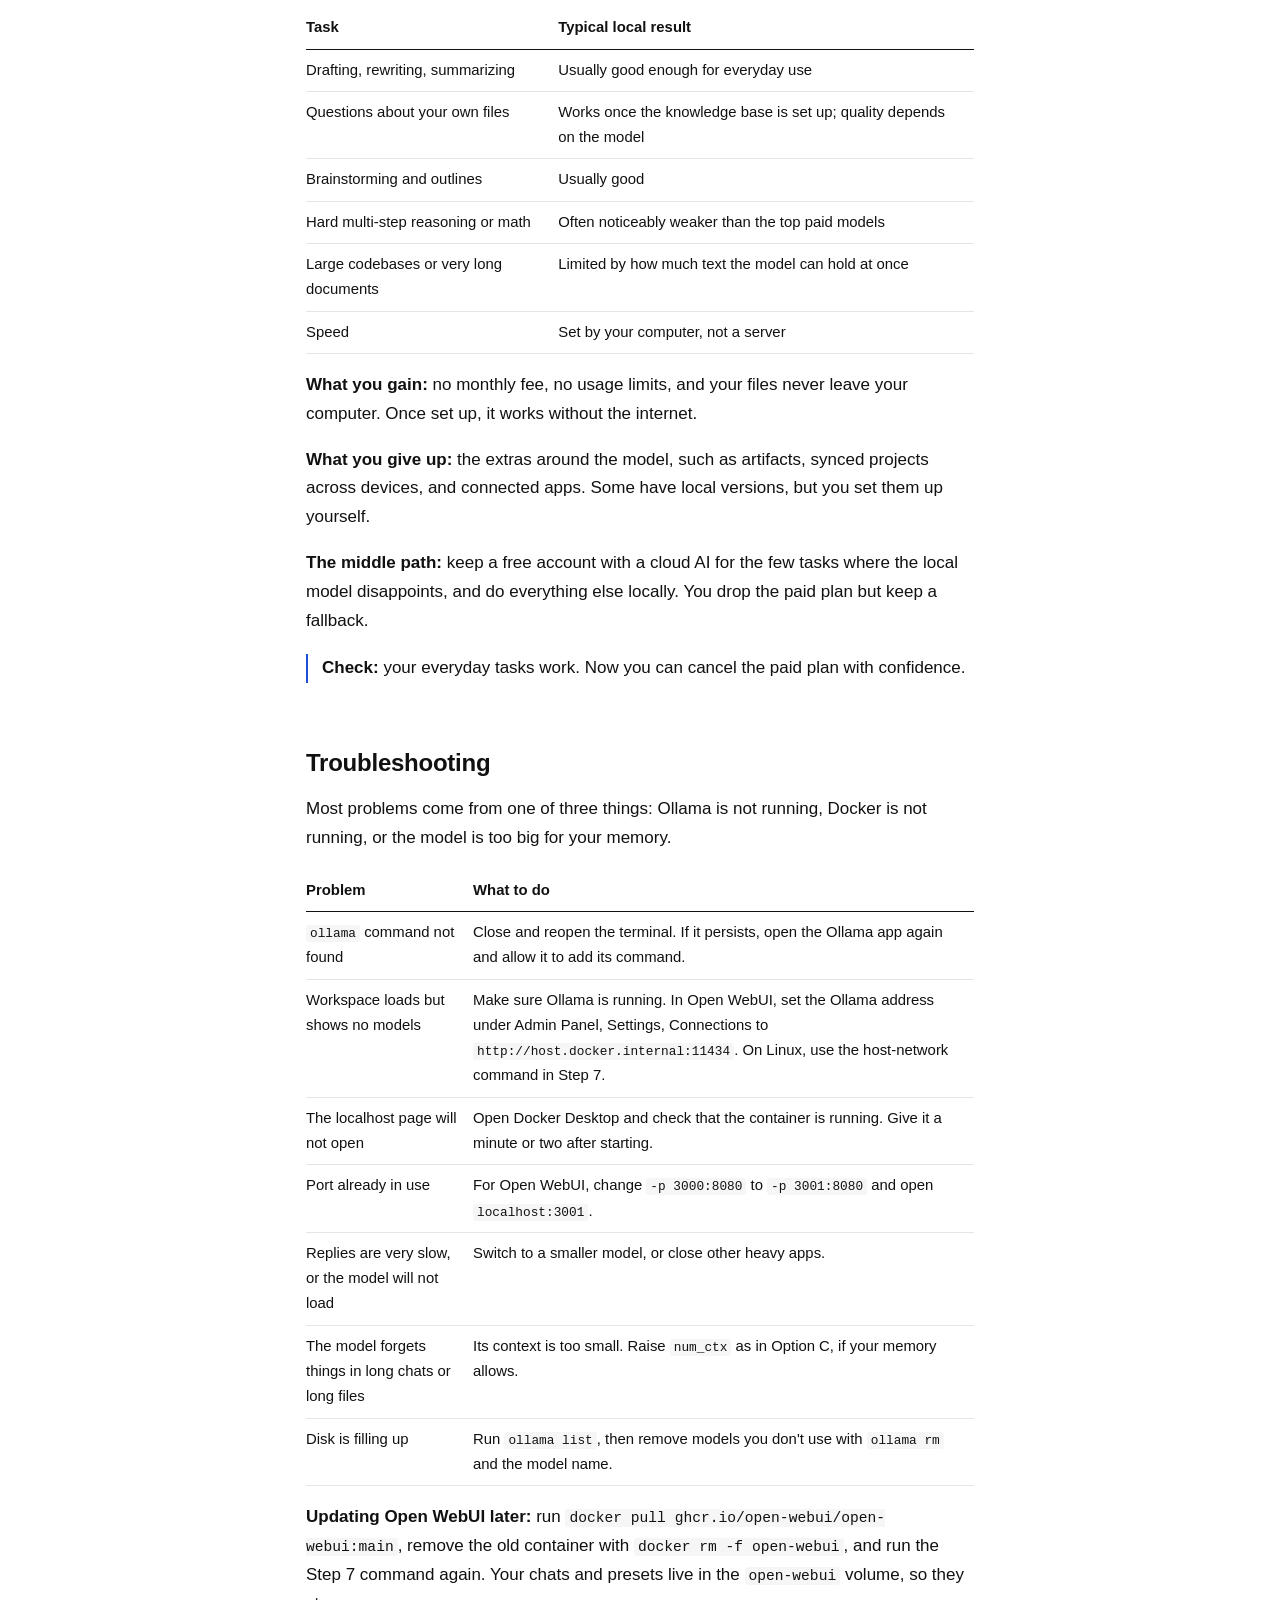
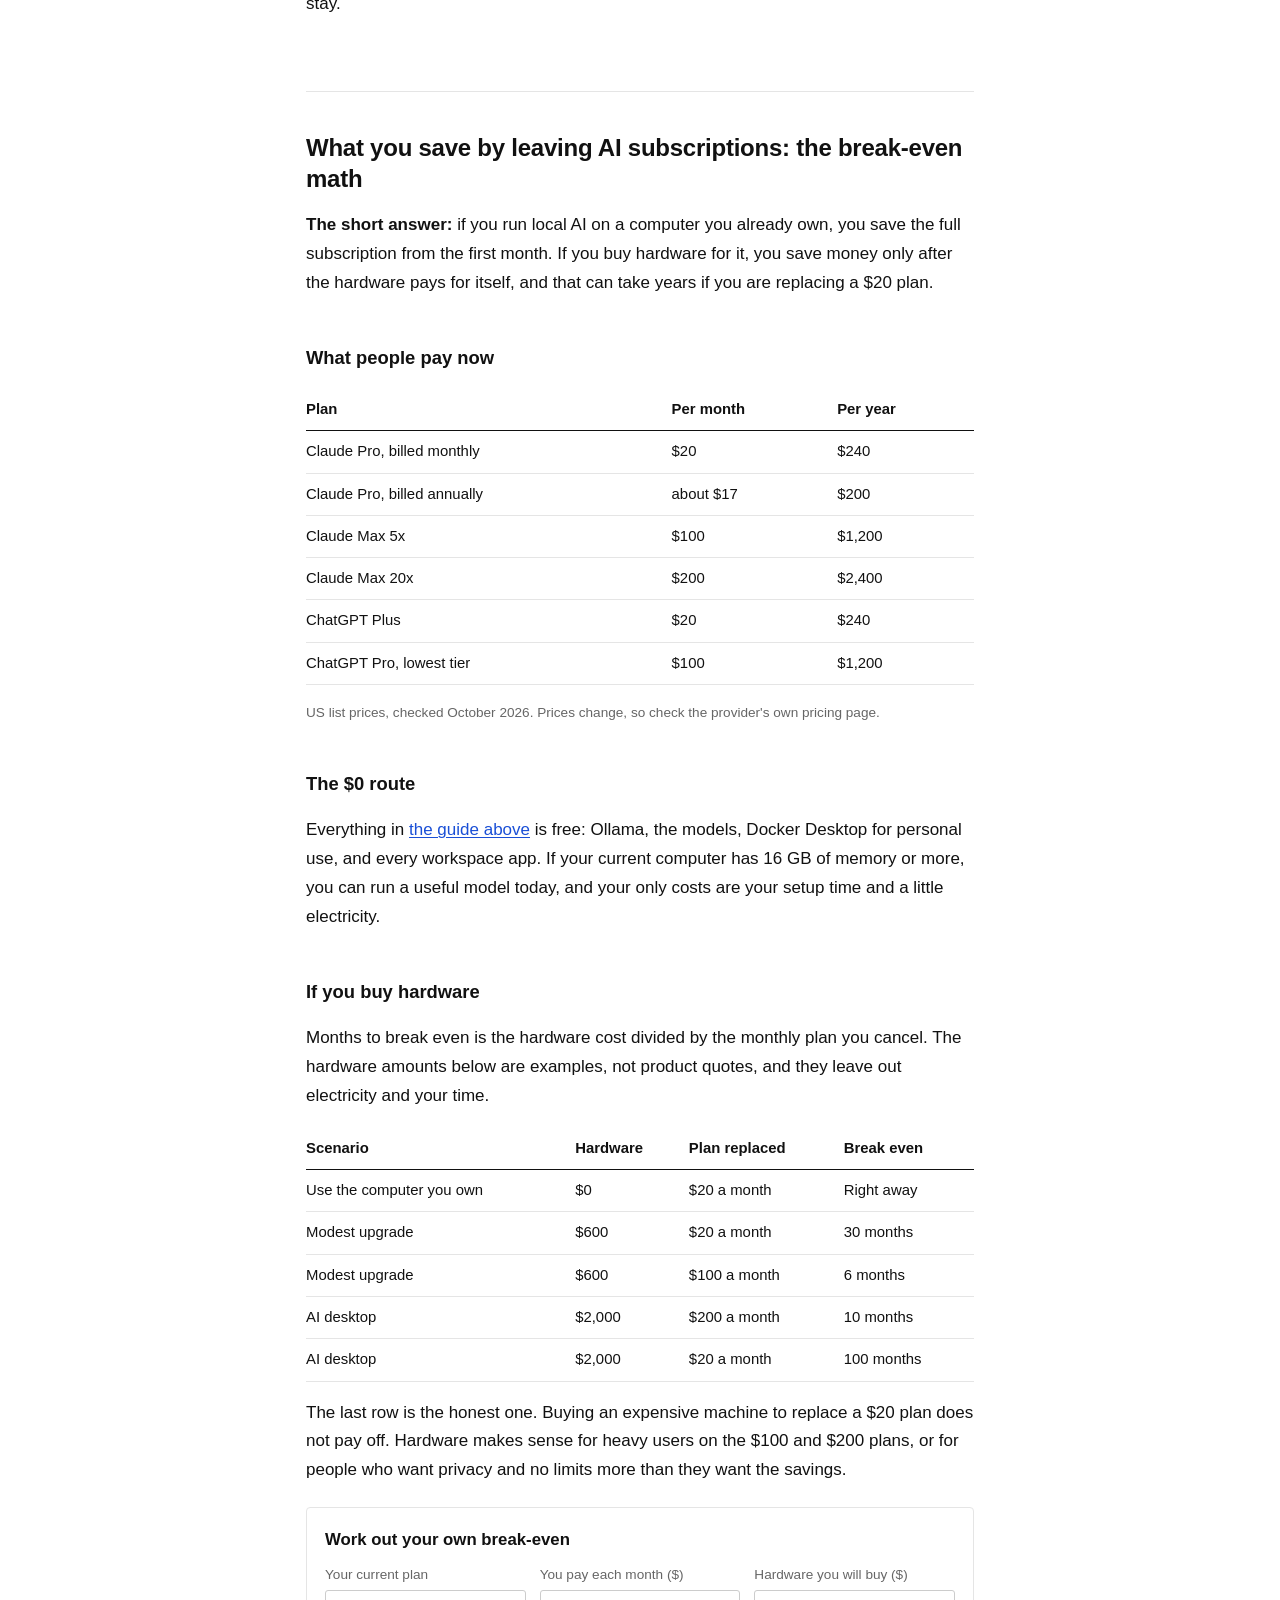
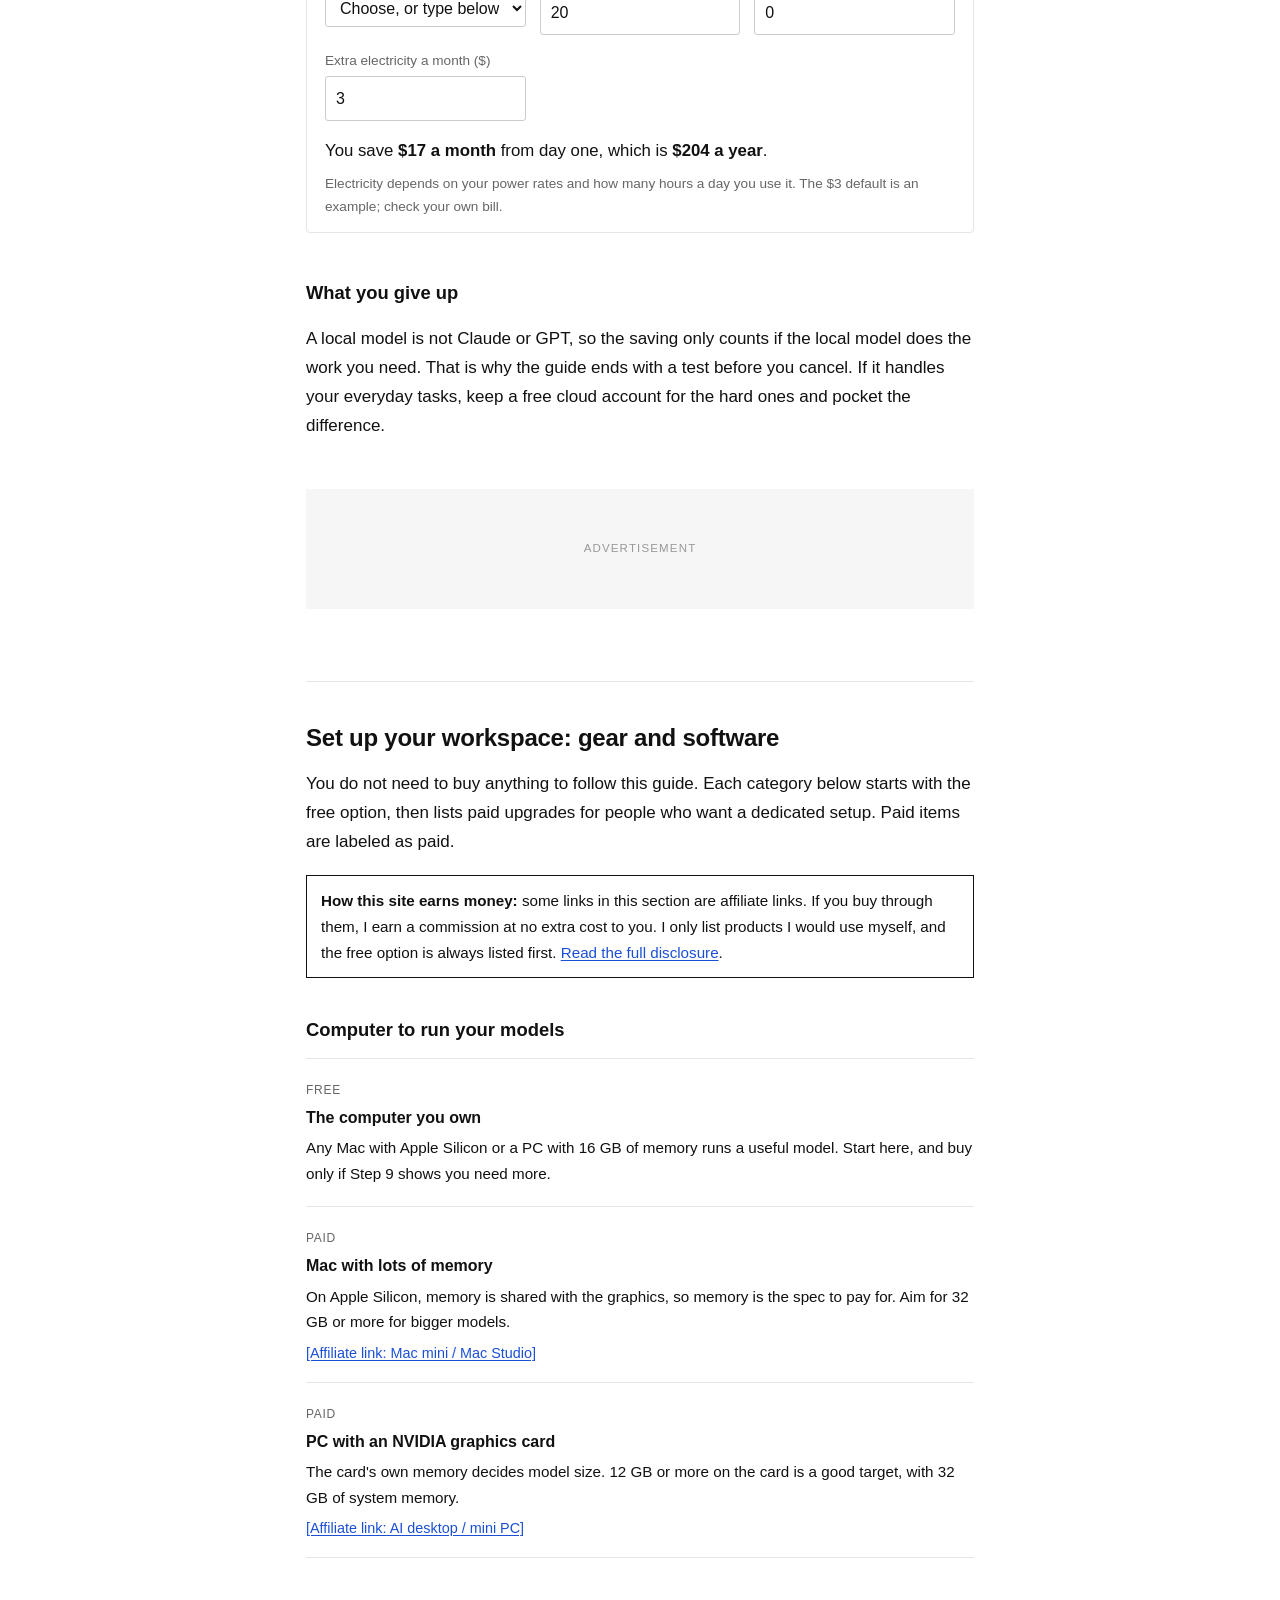
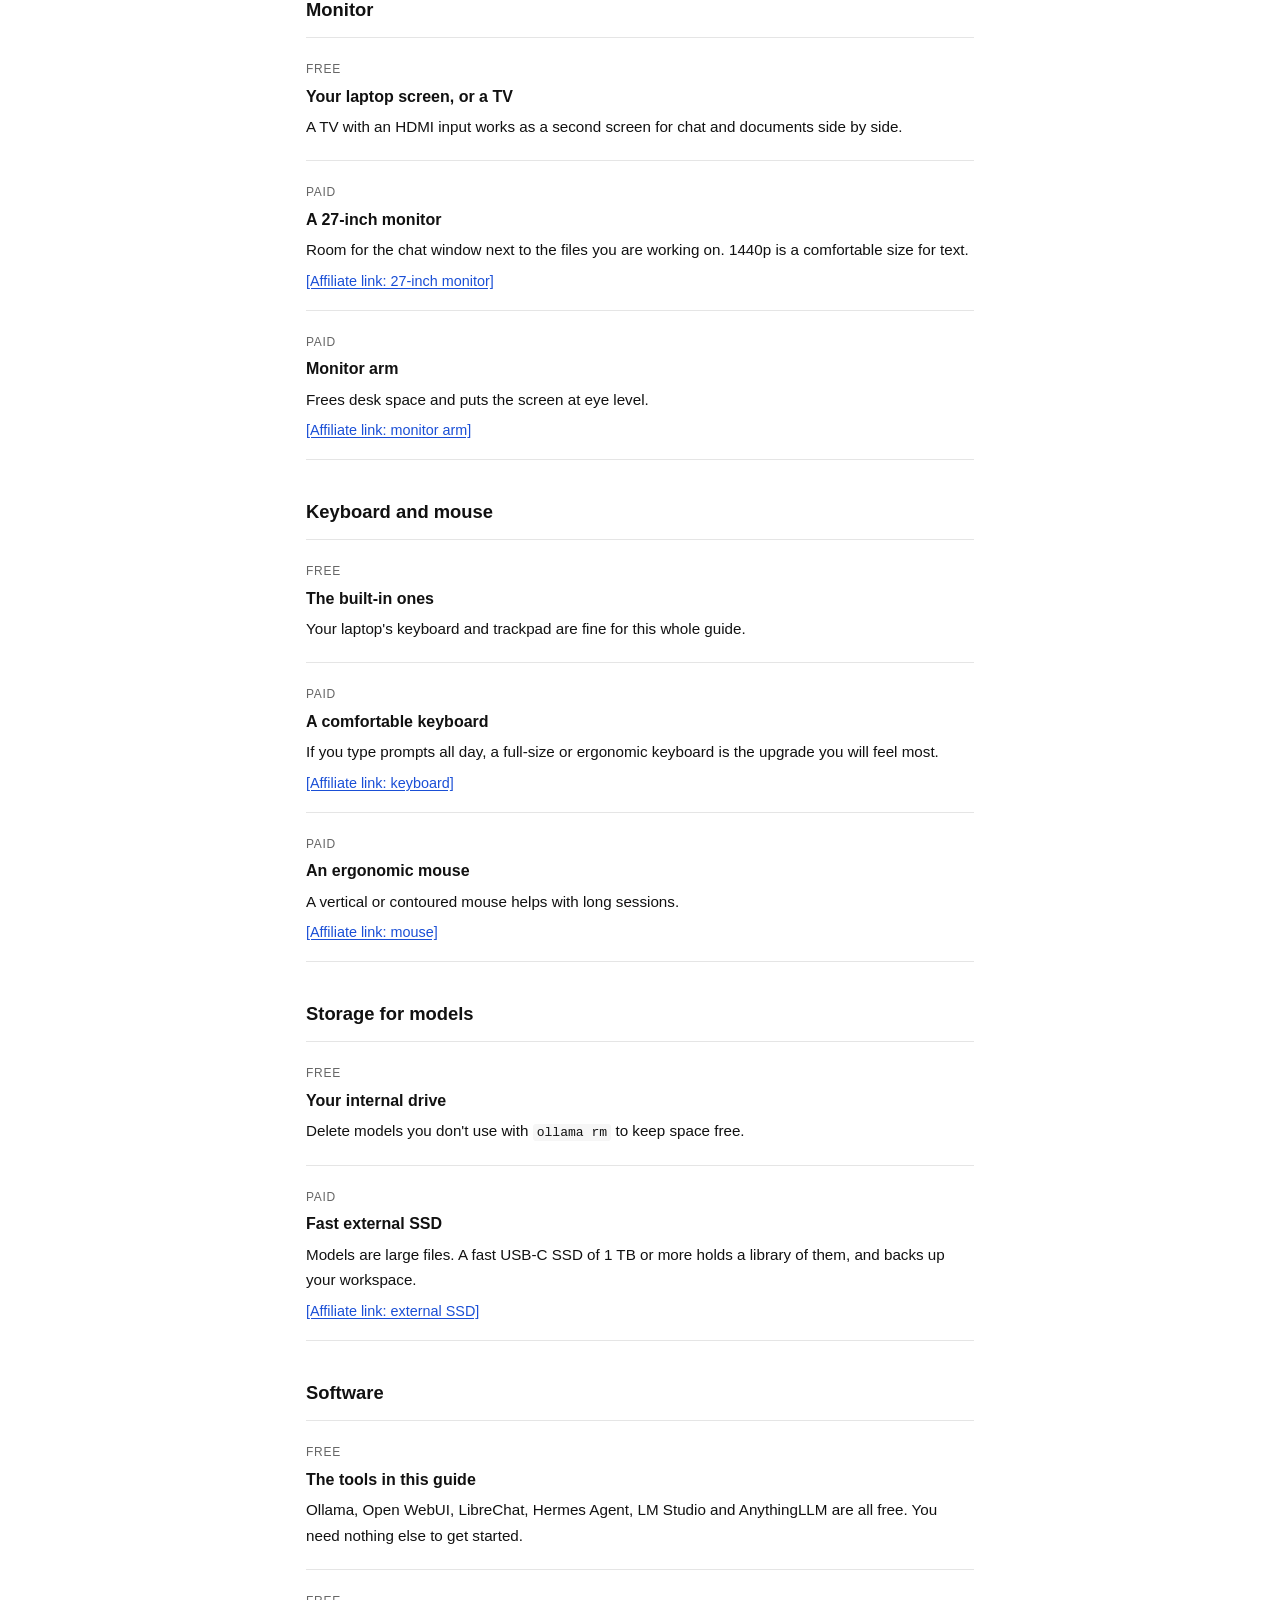
==== commit b14baaee: "Force browsers to load the new stylesheet Co-Authored-By: Claude Opus 5.5 <noreply@anthropic.com> Cl" ====
--- a/docs/index.html
+++ b/docs/index.html
@@ -8,7 +8,7 @@
 <meta property="og:title" content="Move your AI workspace off subscriptions to free local AI">
 <meta property="og:description" content="The downloads, the model to pick for your RAM, the workspace app to install, and how to connect them. Plus the break-even math.">
 <meta property="og:type" content="article">
-<link rel="stylesheet" href="assets/style.css">
+<link rel="stylesheet" href="assets/style.css?v=2">
 <script type="application/ld+json">
 {
   "@context": "https://schema.org",
@@ -599,6 +599,6 @@
     <p>© <span id="year">2026</span> Local Setup. Not affiliated with Anthropic, OpenAI, Google, Ollama, Docker, Open WebUI, LibreChat or Nous Research. Product names belong to their owners.</p>
   </div>
 </footer>
-<script src="assets/app.js"></script>
+<script src="assets/app.js?v=2"></script>
 </body>
 </html>
--- a/docs/assets/style.css
+++ b/docs/assets/style.css
@@ -1,147 +1,127 @@
 :root {
-  --bg: #fbfaf7;
-  --surface: #ffffff;
-  --surface-2: #f2f0ea;
-  --text: #1d1d1b;
-  --muted: #5d5b55;
-  --line: #e2dfd6;
-  --accent: #1f6f5c;
-  --accent-soft: #e3f1ec;
-  --warn-bg: #fff6e0;
-  --warn-line: #e8c66a;
-  --code-bg: #1e1f22;
-  --code-text: #e8e6e3;
-  --radius: 10px;
-  --max: 760px;
-}
-@media (prefers-color-scheme: dark) {
-  :root {
-    --bg: #141513;
-    --surface: #1c1d1b;
-    --surface-2: #242522;
-    --text: #ecebe6;
-    --muted: #a6a49c;
-    --line: #34352f;
-    --accent: #5cc3a6;
-    --accent-soft: #1d332c;
-    --warn-bg: #2e2716;
-    --warn-line: #7a6424;
-    --code-bg: #0e0f0e;
-  }
+  --text: #111;
+  --muted: #666;
+  --line: #e5e5e5;
+  --soft: #f6f6f6;
+  --accent: #1a4fd6;
+  --max: 700px;
+  color-scheme: light;
 }
 * { box-sizing: border-box; }
 html { scroll-behavior: smooth; }
 body {
   margin: 0;
-  background: var(--bg);
+  background: #fff;
   color: var(--text);
-  font: 17px/1.65 -apple-system, BlinkMacSystemFont, "Segoe UI", Roboto, Helvetica, Arial, sans-serif;
+  font: 17px/1.7 -apple-system, BlinkMacSystemFont, "Segoe UI", Roboto, Helvetica, Arial, sans-serif;
   -webkit-text-size-adjust: 100%;
 }
-a { color: var(--accent); }
-img { max-width: 100%; }
+a { color: var(--accent); text-underline-offset: 2px; }
 .wrap { max-width: var(--max); margin: 0 auto; padding: 0 16px; }
 
-/* Header and nav */
-.site-header { border-bottom: 1px solid var(--line); background: var(--surface); }
-.site-header .wrap { display: flex; flex-wrap: wrap; align-items: center; justify-content: space-between; gap: 8px 20px; padding-top: 12px; padding-bottom: 12px; }
-.brand { font-weight: 700; text-decoration: none; color: var(--text); font-size: 1.05rem; }
-.brand span { color: var(--accent); }
-.site-nav { display: flex; flex-wrap: wrap; gap: 4px 16px; font-size: .92rem; }
+/* Header */
+.site-header { border-bottom: 1px solid var(--line); }
+.site-header .wrap { display: flex; flex-wrap: wrap; align-items: baseline; justify-content: space-between; gap: 6px 24px; padding-top: 18px; padding-bottom: 18px; }
+.brand { font-weight: 600; text-decoration: none; color: var(--text); }
+.brand span { color: inherit; }
+.site-nav { display: flex; flex-wrap: wrap; gap: 4px 20px; font-size: .93rem; }
 .site-nav a { color: var(--muted); text-decoration: none; }
-.site-nav a:hover { color: var(--accent); }
+.site-nav a:hover { color: var(--text); }
 
-/* Hero */
-.hero { padding: 40px 0 16px; }
-.hero h1 { font-size: clamp(1.8rem, 5vw, 2.5rem); line-height: 1.2; margin: 0 0 12px; }
-.lede { font-size: 1.12rem; color: var(--muted); margin: 0 0 18px; }
+/* Intro */
+.hero { padding: 56px 0 8px; }
+.hero h1 { font-size: clamp(1.75rem, 5vw, 2.3rem); line-height: 1.2; font-weight: 700; letter-spacing: -.01em; margin: 0 0 16px; }
+.lede { font-size: 1.1rem; margin: 0 0 16px; }
 .meta { font-size: .85rem; color: var(--muted); }
-.btn { display: inline-block; background: var(--accent); color: #fff; padding: 10px 18px; border-radius: 8px; text-decoration: none; font-weight: 600; }
-@media (prefers-color-scheme: dark) { .btn { color: #0d1a16; } }
+.btn { display: inline-block; color: #fff; background: var(--text); padding: 9px 16px; border-radius: 4px; text-decoration: none; font-size: .95rem; }
+.btn:hover { background: #333; }
 
 /* Contents */
-.toc { background: var(--surface); border: 1px solid var(--line); border-radius: var(--radius); padding: 14px 18px; margin: 20px 0; }
-.toc strong { display: block; margin-bottom: 4px; }
+.toc { margin: 32px 0; padding: 0; }
+.toc strong { display: block; font-size: .8rem; text-transform: uppercase; letter-spacing: .06em; color: var(--muted); font-weight: 600; margin-bottom: 6px; }
 .toc ol { margin: 0; padding-left: 20px; }
-.toc li { margin: 2px 0; }
 
-/* Sections */
-section { padding: 8px 0; }
-h2 { font-size: 1.55rem; line-height: 1.3; margin: 40px 0 10px; scroll-margin-top: 16px; }
-h3 { font-size: 1.15rem; margin: 26px 0 8px; }
-.part-label { text-transform: uppercase; letter-spacing: .08em; font-size: .75rem; font-weight: 700; color: var(--accent); margin: 48px 0 -30px; }
-.step-num { display: inline-flex; align-items: center; justify-content: center; width: 30px; height: 30px; border-radius: 50%; background: var(--accent); color: #fff; font-size: .9rem; margin-right: 8px; vertical-align: 2px; }
-@media (prefers-color-scheme: dark) { .step-num { color: #0d1a16; } }
+/* Headings */
+section { padding: 0; }
+h2 { font-size: 1.5rem; line-height: 1.3; margin: 64px 0 12px; scroll-margin-top: 16px; letter-spacing: -.01em; }
+h3 { font-size: 1.15rem; margin: 44px 0 8px; scroll-margin-top: 16px; }
+h4 { font-size: 1rem; margin: 24px 0 6px; }
+.part-label { display: none; }
+.step-num { color: var(--muted); font-weight: 400; margin-right: 10px; }
+.step-num::after { content: "."; }
 
-.check { border-left: 4px solid var(--accent); background: var(--accent-soft); padding: 10px 14px; border-radius: 0 8px 8px 0; margin: 16px 0; }
-.note { border-left: 4px solid var(--warn-line); background: var(--warn-bg); padding: 10px 14px; border-radius: 0 8px 8px 0; margin: 16px 0; }
+/* Checks and notes: plain text with a thin rule */
+.check, .note { margin: 18px 0; padding-left: 14px; border-left: 2px solid var(--line); }
+.check { border-left-color: var(--accent); }
 .check p, .note p { margin: 0; }
 
 /* Code */
-code { font-family: ui-monospace, SFMono-Regular, Menlo, Consolas, monospace; font-size: .88em; background: var(--surface-2); padding: 1px 5px; border-radius: 4px; overflow-wrap: anywhere; }
-.code { position: relative; margin: 12px 0; }
-.code pre { margin: 0; background: var(--code-bg); color: var(--code-text); padding: 14px 16px; padding-right: 72px; border-radius: 8px; overflow-x: auto; font-size: .85rem; line-height: 1.5; }
-.code pre code { background: none; padding: 0; color: inherit; font-size: inherit; overflow-wrap: normal; }
-.copy { position: absolute; top: 8px; right: 8px; background: #3a3c40; color: #fff; border: 0; border-radius: 6px; padding: 4px 10px; font-size: .75rem; cursor: pointer; }
-.copy:hover { background: #4b4e53; }
+code { font-family: ui-monospace, SFMono-Regular, Menlo, Consolas, monospace; font-size: .86em; background: var(--soft); padding: 1px 4px; border-radius: 3px; overflow-wrap: anywhere; }
+.code { position: relative; margin: 14px 0; }
+.code pre { margin: 0; background: var(--soft); border: 1px solid var(--line); padding: 14px 16px; padding-right: 70px; border-radius: 4px; overflow-x: auto; font-size: .84rem; line-height: 1.55; }
+.code pre code { background: none; padding: 0; font-size: inherit; overflow-wrap: normal; }
+.copy { position: absolute; top: 8px; right: 8px; background: #fff; color: var(--muted); border: 1px solid var(--line); border-radius: 3px; padding: 2px 8px; font-size: .75rem; cursor: pointer; }
+.copy:hover { color: var(--text); border-color: #ccc; }
 
 /* Tables */
-.table-wrap { overflow-x: auto; margin: 14px 0; border: 1px solid var(--line); border-radius: var(--radius); }
-table { border-collapse: collapse; width: 100%; font-size: .93rem; background: var(--surface); }
-th, td { text-align: left; padding: 9px 12px; border-bottom: 1px solid var(--line); vertical-align: top; }
-th { background: var(--surface-2); font-weight: 600; }
-tr:last-child td { border-bottom: 0; }
+.table-wrap { overflow-x: auto; margin: 16px 0; }
+table { border-collapse: collapse; width: 100%; font-size: .93rem; }
+th, td { text-align: left; padding: 8px 12px 8px 0; border-bottom: 1px solid var(--line); vertical-align: top; }
+th { font-weight: 600; border-bottom-color: var(--text); }
 
-/* OS tabs */
-.tabs { margin: 14px 0; }
-.tab-list { display: flex; flex-wrap: wrap; gap: 6px; margin-bottom: 8px; }
-.tab-list button { border: 1px solid var(--line); background: var(--surface); color: var(--text); padding: 6px 14px; border-radius: 999px; cursor: pointer; font-size: .88rem; }
-.tab-list button[aria-selected="true"] { background: var(--accent); border-color: var(--accent); color: #fff; }
-@media (prefers-color-scheme: dark) { .tab-list button[aria-selected="true"] { color: #0d1a16; } }
+/* OS tabs: plain text switcher */
+.tabs { margin: 16px 0; }
+.tab-list { display: flex; flex-wrap: wrap; gap: 20px; border-bottom: 1px solid var(--line); margin-bottom: 12px; }
+.tab-list button { border: 0; background: none; color: var(--muted); padding: 6px 0; margin-bottom: -1px; border-bottom: 2px solid transparent; cursor: pointer; font: inherit; font-size: .93rem; }
+.tab-list button:hover { color: var(--text); }
+.tab-list button[aria-selected="true"] { color: var(--text); border-bottom-color: var(--text); }
 .js .tab-panel[hidden] { display: none; }
-.tab-panel h4 { margin: 4px 0; font-size: 1rem; }
+.js .tab-panel > h4:first-child { display: none; }
 .no-js .tab-list { display: none; }
 
-/* Cards */
-.cards { display: grid; grid-template-columns: repeat(auto-fit, minmax(220px, 1fr)); gap: 12px; margin: 14px 0; }
-.card { background: var(--surface); border: 1px solid var(--line); border-radius: var(--radius); padding: 14px 16px; }
-.card h4 { margin: 0 0 4px; font-size: 1.02rem; }
-.card p { margin: 6px 0; font-size: .93rem; }
-.card .tag { display: inline-block; font-size: .72rem; font-weight: 700; text-transform: uppercase; letter-spacing: .05em; padding: 2px 8px; border-radius: 999px; background: var(--accent-soft); color: var(--accent); }
-.card .tag.paid { background: var(--warn-bg); color: #8a6200; }
-@media (prefers-color-scheme: dark) { .card .tag.paid { color: #e8c66a; } }
-.card.pick { border-color: var(--accent); }
+/* Option lists (workspace apps, gear): rows, not boxes */
+.cards { margin: 12px 0; border-top: 1px solid var(--line); }
+.card { padding: 16px 0; border-bottom: 1px solid var(--line); }
+.card h4 { margin: 0 0 2px; font-size: 1rem; }
+.card p { margin: 4px 0; font-size: .95rem; }
+.card .tag { font-size: .75rem; text-transform: uppercase; letter-spacing: .06em; color: var(--muted); }
+.card .tag.paid { color: var(--muted); }
+.card.pick .tag { color: var(--accent); }
+.slot { margin-top: 6px; font-size: .9rem; }
 
-/* Blog excerpt */
-.blog { background: var(--surface); border: 1px solid var(--line); border-radius: var(--radius); padding: 4px 20px 16px; margin: 30px 0; }
-.blog h2 { margin-top: 24px; }
+/* Savings article */
+.blog { margin: 0; }
+.blog h2 { margin-top: 72px; padding-top: 40px; border-top: 1px solid var(--line); }
 
 /* Calculator */
-.calc { background: var(--surface-2); border-radius: var(--radius); padding: 16px; margin: 18px 0; }
-.calc-grid { display: grid; grid-template-columns: repeat(auto-fit, minmax(200px, 1fr)); gap: 12px; }
-.calc label { display: block; font-size: .88rem; font-weight: 600; margin-bottom: 4px; }
-.calc input, .calc select { width: 100%; padding: 8px 10px; font-size: 1rem; border: 1px solid var(--line); border-radius: 6px; background: var(--surface); color: var(--text); }
-.calc-out { margin-top: 14px; font-size: 1.05rem; }
-.calc-out strong { color: var(--accent); }
+.calc { border: 1px solid var(--line); border-radius: 4px; padding: 18px 18px 14px; margin: 22px 0; }
+.calc h3 { font-size: 1.05rem; }
+.calc-grid { display: grid; grid-template-columns: repeat(auto-fit, minmax(180px, 1fr)); gap: 14px; }
+.calc label { display: block; font-size: .85rem; color: var(--muted); margin-bottom: 4px; }
+.calc input, .calc select { width: 100%; padding: 8px 10px; font: inherit; font-size: 1rem; border: 1px solid #ccc; border-radius: 3px; background: #fff; color: var(--text); }
+.calc input:focus, .calc select:focus { outline: 2px solid var(--accent); outline-offset: -1px; border-color: var(--accent); }
+.calc-out { margin: 16px 0 6px; font-size: 1.05rem; }
+.calc-out strong { color: var(--text); }
 
 /* Gear */
-.disclosure { border: 2px solid var(--warn-line); background: var(--warn-bg); border-radius: var(--radius); padding: 12px 16px; margin: 16px 0; font-size: .95rem; }
-.gear-cat { margin: 26px 0; }
-.slot { font-size: .8rem; color: var(--muted); border: 1px dashed var(--line); border-radius: 6px; padding: 6px 8px; margin-top: 8px; }
+#gear h2 { margin-top: 72px; padding-top: 40px; border-top: 1px solid var(--line); }
+.disclosure { border: 1px solid var(--text); padding: 12px 14px; margin: 18px 0 8px; font-size: .95rem; }
+.gear-cat { margin: 8px 0; }
+.gear-cat h3 { margin-top: 36px; }
 
-/* Ad slots */
-.ad-slot { margin: 28px auto; min-height: 120px; display: flex; align-items: center; justify-content: center; border: 1px dashed var(--line); border-radius: 8px; color: var(--muted); font-size: .78rem; text-transform: uppercase; letter-spacing: .08em; background: var(--surface); }
+/* Ad slots: reserved space so nothing jumps when ads load */
+.ad-slot { margin: 48px 0; min-height: 120px; display: flex; align-items: center; justify-content: center; background: var(--soft); color: #999; font-size: .72rem; text-transform: uppercase; letter-spacing: .1em; }
 .ad-slot::before { content: "Advertisement"; }
 .ad-slot.wide { min-height: 100px; }
 
-/* Support + footer */
-.support { background: var(--accent-soft); border-radius: var(--radius); padding: 16px 20px; margin: 36px 0; }
-.support h2 { margin-top: 6px; }
-.site-footer { border-top: 1px solid var(--line); margin-top: 40px; padding: 24px 0 40px; font-size: .88rem; color: var(--muted); }
-.site-footer nav { display: flex; flex-wrap: wrap; gap: 6px 16px; margin-bottom: 8px; }
+/* Support and footer */
+.support { margin: 56px 0; padding-top: 8px; }
+.support h2 { margin-top: 0; }
+.site-footer { border-top: 1px solid var(--line); margin-top: 64px; padding: 28px 0 48px; font-size: .85rem; color: var(--muted); }
+.site-footer nav { display: flex; flex-wrap: wrap; gap: 6px 18px; margin-bottom: 10px; }
 .site-footer a { color: var(--muted); }
 
 .sources { font-size: .88rem; }
-.sources li { margin: 4px 0; overflow-wrap: anywhere; }
+.sources li { overflow-wrap: anywhere; }
 ul, ol { padding-left: 22px; }
 li { margin: 4px 0; }
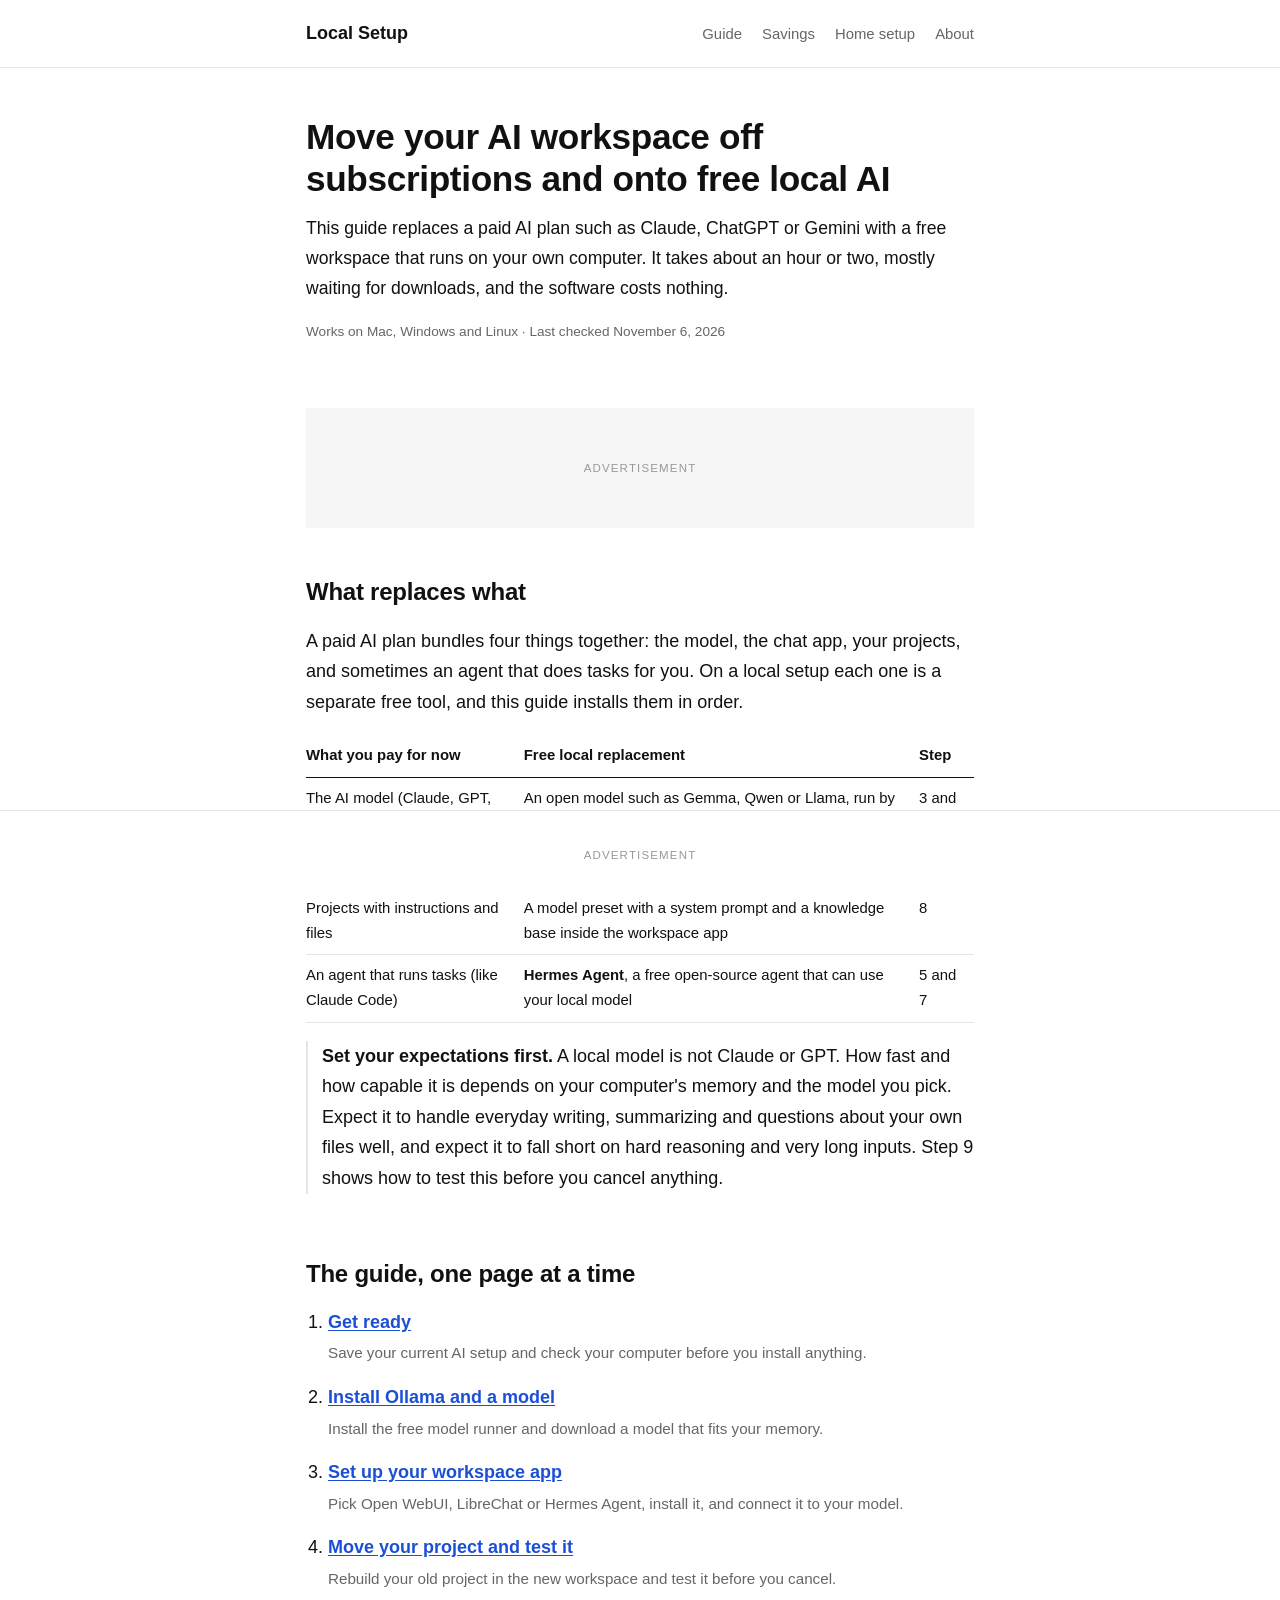
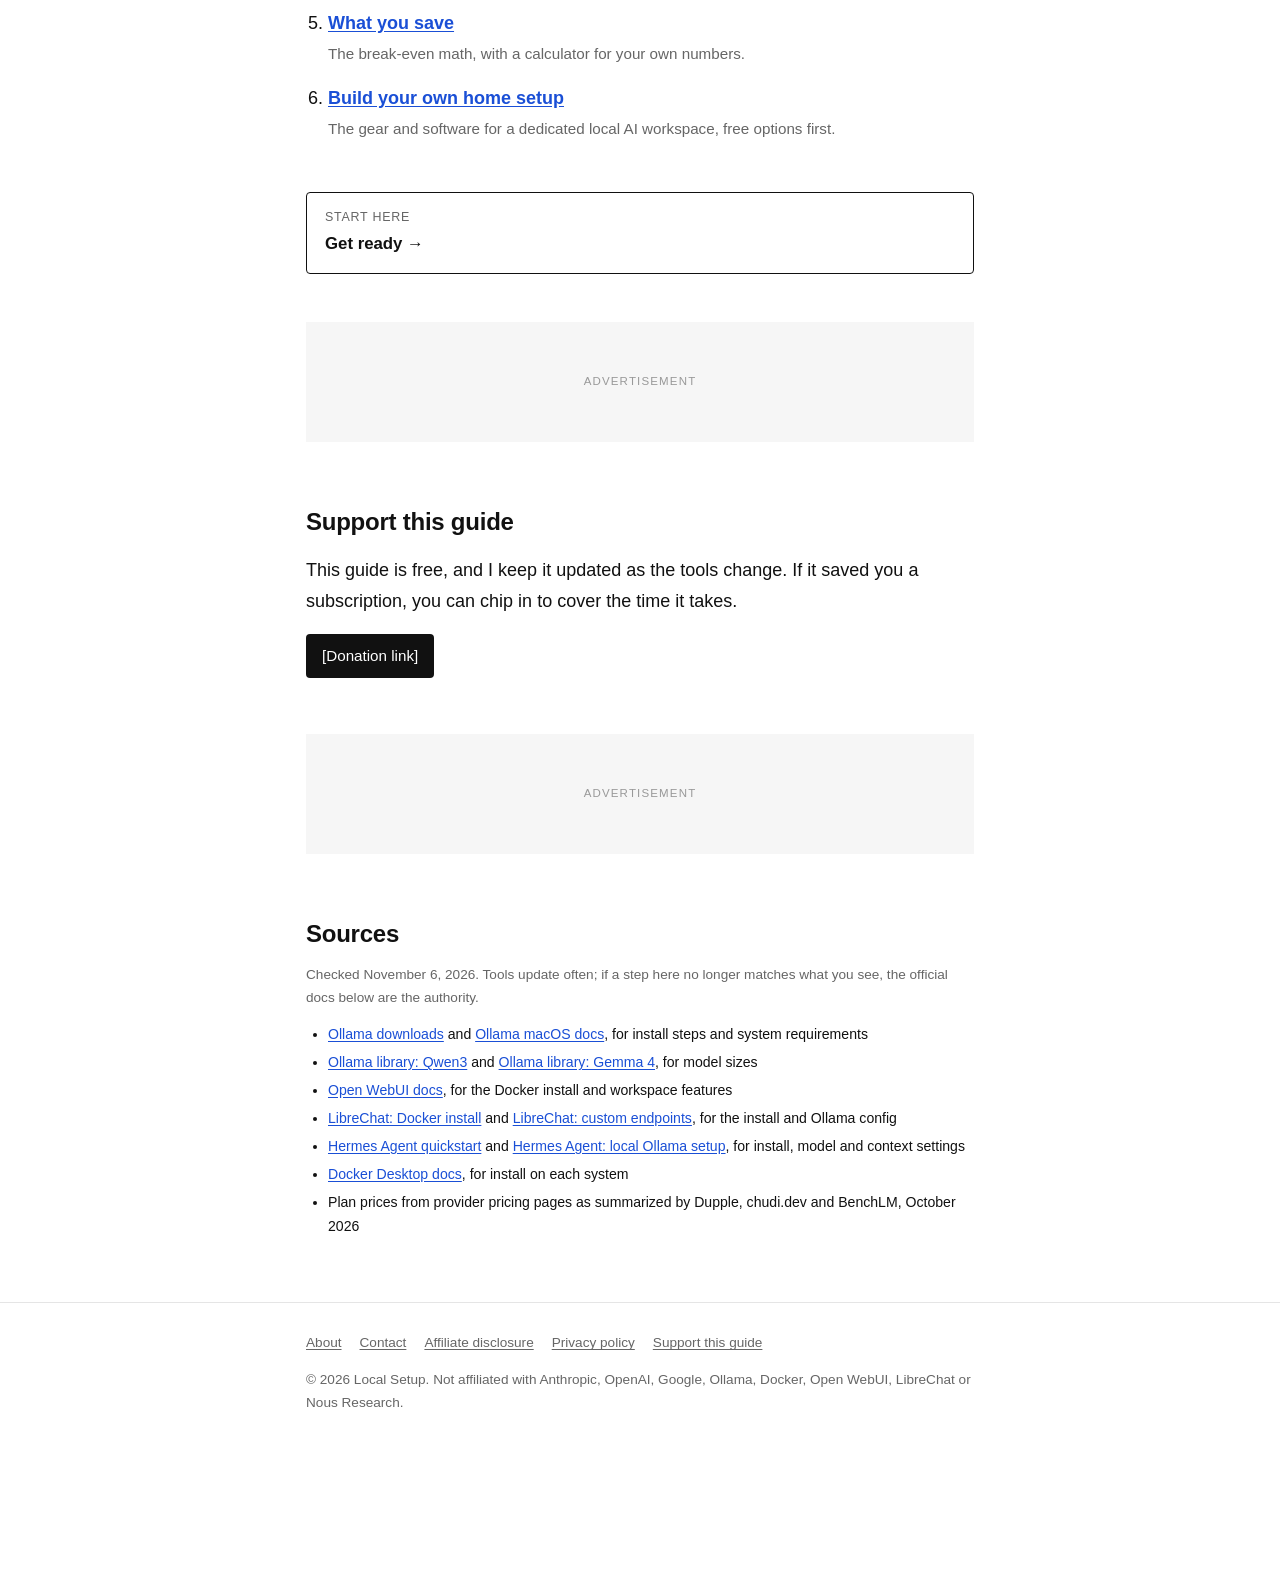
==== commit a94333ef: "Split the guide into one page per chunk with Next buttons Co-Authored-By: Claude Opus 5.5 <noreply@a" ====
--- a/docs/index.html
+++ b/docs/index.html
@@ -5,67 +5,27 @@
 <meta name="viewport" content="width=device-width, initial-scale=1">
 <title>Move Your AI Workspace Off Subscriptions to Free Local AI | Local Setup</title>
 <meta name="description" content="A step-by-step process for replacing Claude, ChatGPT or Gemini subscriptions with a free local AI workspace: Ollama, a model sized to your RAM, and Open WebUI, LibreChat or Hermes Agent.">
-<meta property="og:title" content="Move your AI workspace off subscriptions to free local AI">
-<meta property="og:description" content="The downloads, the model to pick for your RAM, the workspace app to install, and how to connect them. Plus the break-even math.">
-<meta property="og:type" content="article">
-<link rel="stylesheet" href="assets/style.css?v=2">
-<script type="application/ld+json">
-{
-  "@context": "https://schema.org",
-  "@type": "HowTo",
-  "name": "Move your AI project workspace from paid subscriptions to free local AI",
-  "totalTime": "PT1H30M",
-  "estimatedCost": {"@type": "MonetaryAmount", "currency": "USD", "value": "0"},
-  "tool": ["Ollama", "Docker Desktop", "Open WebUI, LibreChat or Hermes Agent"],
-  "step": [
-    {"@type": "HowToStep", "name": "Save your current setup", "url": "#step-1"},
-    {"@type": "HowToStep", "name": "Check your computer", "url": "#step-2"},
-    {"@type": "HowToStep", "name": "Install Ollama", "url": "#step-3"},
-    {"@type": "HowToStep", "name": "Download a model sized to your RAM", "url": "#step-4"},
-    {"@type": "HowToStep", "name": "Choose your workspace app", "url": "#step-5"},
-    {"@type": "HowToStep", "name": "Install Docker", "url": "#step-6"},
-    {"@type": "HowToStep", "name": "Install the workspace and connect it to your model", "url": "#step-7"},
-    {"@type": "HowToStep", "name": "Rebuild your project as one workspace", "url": "#step-8"},
-    {"@type": "HowToStep", "name": "Test it before you cancel", "url": "#step-9"}
-  ]
-}
-</script>
+<link rel="stylesheet" href="assets/style.css?v=3">
 </head>
 <body>
 <header class="site-header">
   <div class="wrap">
-    <a class="brand" href="index.html">Local <span>Setup</span></a>
+    <a class="brand" href="index.html">Local Setup</a>
     <nav class="site-nav" aria-label="Main">
-      <a href="#guide">Guide</a>
-      <a href="#savings">Savings</a>
-      <a href="#gear">Workspace gear</a>
+      <a href="get-ready.html">Guide</a>
+      <a href="savings.html">Savings</a>
+      <a href="home-setup.html">Home setup</a>
       <a href="about.html">About</a>
     </nav>
   </div>
 </header>
-
 <main class="wrap">
-  <div class="hero">
-    <h1>Move your AI workspace off subscriptions and onto free local AI</h1>
-    <p class="lede">This is the whole process for replacing a paid AI plan such as Claude, ChatGPT or Gemini with a workspace that runs on your own computer. You install a free model runner, download a model that fits your memory, pick a free workspace app, connect the two, and move your project over.</p>
-    <p class="meta">Works on Mac, Windows and Linux · About 1 to 2 hours, mostly downloads · Software cost: $0 · Last checked November 6, 2026</p>
-    <p><a class="btn" href="#guide">Start the guide</a></p>
-  </div>
-
-  <nav class="toc" aria-label="On this page">
-    <strong>On this page</strong>
-    <ol>
-      <li><a href="#what-replaces-what">What replaces what</a></li>
-      <li><a href="#guide">The process, step by step</a></li>
-      <li><a href="#troubleshooting">Troubleshooting</a></li>
-      <li><a href="#savings">What you save: the break-even math</a></li>
-      <li><a href="#gear">Set up your workspace: gear and software</a></li>
-    </ol>
-  </nav>
-
-  <div class="ad-slot wide" id="ad-1" data-ad-slot="top"></div>
-
-  <section id="what-replaces-what">
+<div class="page-head">
+  <h1>Move your AI workspace off subscriptions and onto free local AI</h1>
+  <p class="lede">This guide replaces a paid AI plan such as Claude, ChatGPT or Gemini with a free workspace that runs on your own computer. It takes about an hour or two, mostly waiting for downloads, and the software costs nothing.</p>
+  <p class="meta">Works on Mac, Windows and Linux · Last checked November 6, 2026</p>
+</div>
+<div class="ad-slot" data-ad-slot="banner-1"></div>
     <h2>What replaces what</h2>
     <p>A paid AI plan bundles four things together: the model, the chat app, your projects, and sometimes an agent that does tasks for you. On a local setup each one is a separate free tool, and this guide installs them in order.</p>
     <div class="table-wrap">
@@ -80,498 +40,23 @@
       </table>
     </div>
     <div class="note"><p><strong>Set your expectations first.</strong> A local model is not Claude or GPT. How fast and how capable it is depends on your computer's memory and the model you pick. Expect it to handle everyday writing, summarizing and questions about your own files well, and expect it to fall short on hard reasoning and very long inputs. Step 9 shows how to test this before you cancel anything.</p></div>
-  </section>
-
-  <p class="part-label">Part 1</p>
-  <section id="guide">
-    <h2>The process, step by step</h2>
-    <p>Do the steps in order, because each one depends on the one before it. Every step ends with a check, so you know it worked before you move on.</p>
-
-    <h3 id="step-1"><span class="step-num">1</span>Save your current setup</h3>
-    <p>Copy your project instructions and files out by hand before you change anything. The parts that make a project behave the way it does are its instructions and its files, and no AI service exports a whole project as one package you can import somewhere else.</p>
-    <ol>
-      <li>Make a folder called <code>ai-migration</code>, with one subfolder for each project you want to keep.</li>
-      <li>Open each project and copy its custom instructions into a text file named <code>instructions.md</code> in that project's subfolder.</li>
-      <li>Download each file attached to the project into a <code>files</code> subfolder, keeping the original names.</li>
-      <li>Copy anything you want to keep from the service's saved memory or personalization settings into <code>memory.md</code>.</li>
-      <li>As a backup, request the full account export. In Claude it is under Settings, then Privacy, then Export data. In ChatGPT it is under Settings, then Data controls, then Export data. For Gemini, use Google Takeout. The download link is emailed to you and expires, so save the file right away.</li>
-    </ol>
-    <p>You can skip old chats. Most of them are not worth moving, and the instructions and files are what recreate the project.</p>
-    <div class="check"><p><strong>Check:</strong> every project subfolder has an <code>instructions.md</code> and a <code>files</code> folder with every document you want the new setup to know about.</p></div>
-
-    <h3 id="step-2"><span class="step-num">2</span>Check your computer</h3>
-    <p>Find out how much memory your computer has, because it decides which models you can run. The model has to fit in memory alongside everything else you have open.</p>
-    <div class="tabs">
-      <div class="tab-list" role="tablist">
-        <button type="button" data-os="mac">Mac</button>
-        <button type="button" data-os="win">Windows</button>
-        <button type="button" data-os="linux">Linux</button>
-      </div>
-      <div class="tab-panel" data-os="mac">
-        <h4>Mac</h4>
-        <p>Open the Apple menu and choose About This Mac. Note the chip (M1 to M4 or newer, or Intel) and the memory. On Apple Silicon the graphics share that same memory, so the memory number is the one that matters. Ollama's docs ask for macOS 14 Sonoma or newer. Intel Macs work but run models on the processor only, which is much slower.</p>
-      </div>
-      <div class="tab-panel" data-os="win">
-        <h4>Windows</h4>
-        <p>Open Settings, then System, then About, and note the installed RAM. Then open Task Manager, choose Performance, and click GPU to see your graphics card and its dedicated memory. A recent NVIDIA card with 8 GB or more of its own memory makes local models much faster. Without one, models still run on the processor, just slower.</p>
-      </div>
-      <div class="tab-panel" data-os="linux">
-        <h4>Linux</h4>
-        <p>Run <code>free -h</code> to see your memory. If you have an NVIDIA card, <code>nvidia-smi</code> shows its model and memory. As on Windows, the card's own memory decides how big a model runs fast.</p>
-      </div>
-    </div>
-    <p>Free up disk space too. Keep at least 20 GB free for the apps and your first model, and plan for several more gigabytes for each extra model.</p>
-    <div class="check"><p><strong>Check:</strong> you know your memory (RAM, and graphics memory on a PC) and you have 20 GB or more free.</p></div>
-
-    <h3 id="step-3"><span class="step-num">3</span>Install Ollama</h3>
-    <p>Ollama is the free program that downloads AI models and runs them on your computer. Every workspace app in this guide talks to your model through Ollama, so it goes in first. Get it from <a href="https://ollama.com/download" rel="noopener">ollama.com/download</a>.</p>
-    <div class="tabs">
-      <div class="tab-list" role="tablist">
-        <button type="button" data-os="mac">Mac</button>
-        <button type="button" data-os="win">Windows</button>
-        <button type="button" data-os="linux">Linux</button>
-      </div>
-      <div class="tab-panel" data-os="mac">
-        <h4>Mac</h4>
-        <ol>
-          <li>Download the Mac version, open the file, and drag Ollama into Applications.</li>
-          <li>Open Ollama from Applications. If it asks to add its command to your system, allow it.</li>
-          <li>On Apple Silicon it uses the graphics automatically. There are no drivers to install.</li>
-        </ol>
-      </div>
-      <div class="tab-panel" data-os="win">
-        <h4>Windows</h4>
-        <ol>
-          <li>Download the Windows installer and run it.</li>
-          <li>Ollama starts in the background and shows an icon near the clock.</li>
-          <li>If you have an NVIDIA card, keep its driver up to date so Ollama can use it.</li>
-        </ol>
-      </div>
-      <div class="tab-panel" data-os="linux">
-        <h4>Linux</h4>
-        <p>Run the official install script:</p>
-        <div class="code"><pre><code>curl -fsSL https://ollama.com/install.sh | sh</code></pre></div>
-      </div>
-    </div>
-    <p>Then open a terminal (Terminal on Mac, PowerShell on Windows) and check it:</p>
-    <div class="code"><pre><code>ollama --version</code></pre></div>
-    <div class="check"><p><strong>Check:</strong> the terminal prints a version number. If it says the command is not found, close the terminal, open it again and retry.</p></div>
-
-    <h3 id="step-4"><span class="step-num">4</span>Download a model sized to your memory</h3>
-    <p>Pick a model whose download is no bigger than about half your memory. A model that is too big either will not load or answers painfully slowly. On a PC with a graphics card, size it to the card's memory for full speed. Bigger versions of the same model are smarter but slower, so start in your row and move up or down after you try it.</p>
-    <div class="table-wrap">
-      <table>
-        <thead><tr><th>Your memory</th><th>Aim for a download of</th><th>Models to start with</th></tr></thead>
-        <tbody>
-          <tr><td>8 GB</td><td>up to about 4 GB</td><td><code>qwen3:4b</code> (2.5 GB)</td></tr>
-          <tr><td>16 GB</td><td>up to about 8 GB</td><td><code>qwen3:8b</code> (5.2 GB) or <code>gemma4:12b</code> (about 8 GB)</td></tr>
-          <tr><td>32 GB</td><td>up to about 16 GB</td><td><code>qwen3:14b</code> (9.3 GB) or <code>gemma4:26b</code> (16 to 19 GB, a tight fit)</td></tr>
-          <tr><td>48 GB or more</td><td>20 GB and up</td><td><code>gemma4:31b</code> (about 20 GB) or <code>qwen3:30b</code> (19 GB)</td></tr>
-        </tbody>
-      </table>
-    </div>
-    <p class="meta">Sizes are from the Ollama library pages, checked November 6, 2026. They are starting suggestions, not benchmarks. Models change often, so check <a href="https://ollama.com/library" rel="noopener">ollama.com/library</a> for what is current.</p>
-    <p>Download and try the model in your terminal. Replace the name with the one from your row:</p>
-    <div class="code"><pre><code>ollama run qwen3:8b</code></pre></div>
-    <p>The first run downloads the model, which can take several minutes. Then a chat opens in the terminal. Ask it something, and type <code>/bye</code> to leave. These two commands show what you have downloaded and what is loaded right now:</p>
-    <div class="code"><pre><code>ollama list
-ollama ps</code></pre></div>
-    <div class="check"><p><strong>Check:</strong> the model answers a question at a speed you can live with. If replies crawl, pick a smaller model.</p></div>
-  </section>
-
-  <div class="ad-slot" id="ad-2" data-ad-slot="mid-guide"></div>
-
-  <section>
-    <h3 id="step-5"><span class="step-num">5</span>Choose your workspace app</h3>
-    <p>The workspace app is the window you work in every day, and it replaces the Claude or ChatGPT website. All of these are free and all of them can use the model you just downloaded. Pick one to start. You can add another later, since they all share the same Ollama models.</p>
-    <div class="cards">
-      <div class="card pick">
-        <span class="tag">Start here</span>
-        <h4>Open WebUI</h4>
-        <p>The closest thing to a Claude project. A chat window in your browser with model presets, a system prompt per preset, and knowledge bases you upload files to.</p>
-        <p><strong>Needs:</strong> Docker. <strong>Best for:</strong> most people.</p>
-      </div>
-      <div class="card">
-        <span class="tag">Free</span>
-        <h4>LibreChat</h4>
-        <p>A ChatGPT-style chat window that can switch between your local model and any paid service you keep, in one place.</p>
-        <p><strong>Needs:</strong> Docker and Git. <strong>Best for:</strong> people mixing local and cloud models.</p>
-      </div>
-      <div class="card">
-        <span class="tag">Free</span>
-        <h4>Hermes Agent</h4>
-        <p>An open-source agent from Nous Research that does tasks rather than just chatting. It runs in the terminal and can also connect to apps like Telegram or Discord.</p>
-        <p><strong>Needs:</strong> no Docker, but a larger model. <strong>Best for:</strong> replacing a coding or task agent.</p>
-      </div>
-    </div>
-    <p>Prefer a regular desktop app over a browser window? LM Studio and AnythingLLM are free desktop apps that skip Docker. This guide covers the three above because they give you a full project workspace, but those two are good options if Docker gives you trouble.</p>
-    <div class="check"><p><strong>Check:</strong> you have picked one app. If you are not sure, pick Open WebUI.</p></div>
-
-    <h3 id="step-6"><span class="step-num">6</span>Install Docker (for Open WebUI or LibreChat)</h3>
-    <p>Docker runs the workspace app in a sealed box, so it installs the same way on every computer and does not touch the rest of your system. Skip this step if you chose Hermes Agent only. Docker Desktop is free for personal use and small businesses. Check <a href="https://www.docker.com/pricing/" rel="noopener">Docker's pricing page</a> if you use it for a larger company.</p>
-    <div class="tabs">
-      <div class="tab-list" role="tablist">
-        <button type="button" data-os="mac">Mac</button>
-        <button type="button" data-os="win">Windows</button>
-        <button type="button" data-os="linux">Linux</button>
-      </div>
-      <div class="tab-panel" data-os="mac">
-        <h4>Mac</h4>
-        <p>Download <a href="https://docs.docker.com/desktop/setup/install/mac-install/" rel="noopener">Docker Desktop for Mac</a>, choosing the Apple Silicon or Intel version to match your chip. Drag it into Applications, open it, and wait until it says Docker is running.</p>
-      </div>
-      <div class="tab-panel" data-os="win">
-        <h4>Windows</h4>
-        <p>Download <a href="https://docs.docker.com/desktop/setup/install/windows-install/" rel="noopener">Docker Desktop for Windows</a> and run the installer. Keep the WSL 2 option selected when it asks. Restart if prompted, then open Docker Desktop and wait until it says Docker is running.</p>
-      </div>
-      <div class="tab-panel" data-os="linux">
-        <h4>Linux</h4>
-        <p>Install <a href="https://docs.docker.com/engine/install/" rel="noopener">Docker Engine</a> using the instructions for your distribution, which include the Compose plugin that LibreChat needs.</p>
-      </div>
-    </div>
-    <div class="code"><pre><code>docker --version</code></pre></div>
-    <div class="check"><p><strong>Check:</strong> the command prints a version, and Docker Desktop (on Mac and Windows) shows it is running. Ollama must also still be running.</p></div>
-
-    <h3 id="step-7"><span class="step-num">7</span>Install the workspace and connect it to your model</h3>
-    <p>Follow the part for the app you picked. In each case the app finds your model by talking to Ollama at port 11434 on your own computer. From inside Docker that address is <code>host.docker.internal:11434</code>, and from outside Docker it is <code>localhost:11434</code>.</p>
-
-    <h4>Option A: Open WebUI</h4>
-    <p>Run this one command in your terminal. It downloads Open WebUI, starts it, and points it at Ollama on your computer. This is the method Open WebUI's own docs recommend.</p>
-    <div class="code"><pre><code>docker run -d -p 3000:8080 --add-host=host.docker.internal:host-gateway -v open-webui:/app/backend/data --name open-webui --restart always ghcr.io/open-webui/open-webui:main</code></pre></div>
-    <ol>
-      <li>Wait a minute or two, then open <a href="http://localhost:3000">http://localhost:3000</a> in your browser.</li>
-      <li>Create an account. It lives only on your computer, not online. The first account you create is the admin.</li>
-      <li>Start a new chat and choose your model from the menu at the top.</li>
-    </ol>
-    <p>If the model menu is empty, open Admin Panel, then Settings, then Connections, and set the Ollama address to <code>http://host.docker.internal:11434</code>.</p>
-    <div class="note"><p><strong>Linux:</strong> Ollama only listens to your own machine by default, so the container may not reach it. The simplest fix is to run Open WebUI on the host network instead, then open <code>http://localhost:8080</code>:</p></div>
-    <div class="code"><pre><code>docker run -d --network=host -v open-webui:/app/backend/data -e OLLAMA_BASE_URL=http://127.0.0.1:11434 --name open-webui --restart always ghcr.io/open-webui/open-webui:main</code></pre></div>
-    <div class="check"><p><strong>Check:</strong> you can chat with your model in the browser.</p></div>
-
-    <h4>Option B: LibreChat</h4>
-    <p>LibreChat installs from its code repository, so you also need <a href="https://git-scm.com/downloads" rel="noopener">Git</a>. Run these in your terminal, one at a time. On Windows, use <code>copy .env.example .env</code> for the third line.</p>
-    <div class="code"><pre><code>git clone https://github.com/LibreChat-AI/LibreChat.git
-cd LibreChat
-cp .env.example .env
-cp docker-compose.override.yml.example docker-compose.override.yml</code></pre></div>
-    <p>Now tell LibreChat about Ollama. Create a file named <code>librechat.yaml</code> in the LibreChat folder with this in it. The API key can be any word, because Ollama ignores it.</p>
-    <div class="code"><pre><code>version: 1.2.1
-endpoints:
-  custom:
-    - name: "Ollama"
-      apiKey: "ollama"
-      baseURL: "http://host.docker.internal:11434/v1/"
-      models:
-        default: ["qwen3:8b"]
-        fetch: true
-      titleConvo: true
-      titleModel: "current_model"</code></pre></div>
-    <p>Open <code>docker-compose.override.yml</code> and make sure the lines that mount <code>librechat.yaml</code> are not commented out (remove the <code>#</code> in front of them). Then start it:</p>
-    <div class="code"><pre><code>docker compose up -d</code></pre></div>
-    <ol>
-      <li>The first start takes a few minutes. Then open <a href="http://localhost:3080">http://localhost:3080</a>.</li>
-      <li>Click Sign up and create your account. The first account is the admin.</li>
-      <li>Pick Ollama from the endpoint menu, then your model.</li>
-    </ol>
-    <p>Edited the YAML file later? Restart with <code>docker compose down</code> and then <code>docker compose up -d</code>.</p>
-    <div class="check"><p><strong>Check:</strong> Ollama appears in the endpoint menu and your model answers.</p></div>
-
-    <h4>Option C: Hermes Agent</h4>
-    <p>Hermes needs a bigger model and a bigger working memory (its "context") than plain chat, because an agent reads tool results as it works. Its docs suggest <code>gemma4:31b</code>, which needs around 24 GB of memory or more. Install it with the command for your system:</p>
-    <div class="tabs">
-      <div class="tab-list" role="tablist">
-        <button type="button" data-os="mac">Mac</button>
-        <button type="button" data-os="win">Windows</button>
-        <button type="button" data-os="linux">Linux</button>
-      </div>
-      <div class="tab-panel" data-os="mac">
-        <h4>Mac</h4>
-        <div class="code"><pre><code>curl -fsSL https://hermes-agent.nousresearch.com/install.sh | bash
-source ~/.zshrc</code></pre></div>
-      </div>
-      <div class="tab-panel" data-os="win">
-        <h4>Windows (PowerShell)</h4>
-        <div class="code"><pre><code>iex (irm https://hermes-agent.nousresearch.com/install.ps1)</code></pre></div>
-        <p>Close and reopen PowerShell afterwards.</p>
-      </div>
-      <div class="tab-panel" data-os="linux">
-        <h4>Linux</h4>
-        <div class="code"><pre><code>curl -fsSL https://hermes-agent.nousresearch.com/install.sh | bash
-source ~/.bashrc</code></pre></div>
-      </div>
-    </div>
-    <p>Then give your model a bigger context. Ollama's default context is small, and Hermes' docs say agent work needs at least 64,000 tokens. Make a plain text file named <code>Modelfile</code> with these two lines:</p>
-    <div class="code"><pre><code>FROM gemma4:31b
-PARAMETER num_ctx 64000</code></pre></div>
-    <p>In the same folder, build a copy of the model with that setting:</p>
-    <div class="code"><pre><code>ollama create gemma4-64k -f Modelfile</code></pre></div>
-    <p>Now connect Hermes to it. Run <code>hermes setup</code>, choose Custom Endpoint, and enter:</p>
-    <ul>
-      <li>Base URL: <code>http://localhost:11434/v1</code></li>
-      <li>API key: leave it empty</li>
-      <li>Model: <code>gemma4-64k</code></li>
-    </ul>
-    <p>Then start it with <code>hermes</code>.</p>
-    <div class="check"><p><strong>Check:</strong> Hermes answers using your local model. A bigger context uses more memory, so if it becomes very slow, lower <code>num_ctx</code> or use a smaller model.</p></div>
-
-    <h3 id="step-8"><span class="step-num">8</span>Rebuild your project as one workspace</h3>
-    <p>Recreate each old project as a preset: your local model plus your instructions plus your files, saved under the project's name. Here is how in Open WebUI, which has the closest match to a Claude project.</p>
-    <ol>
-      <li><strong>Add your files.</strong> Click your profile icon, then Workspace, then Knowledge, then create a new knowledge base. Name it after your project and upload everything from that project's <code>files</code> folder.</li>
-      <li><strong>Add your instructions.</strong> Go to Workspace, then Models, and create a new model. Give it your project's name, choose your downloaded model as the base, and paste <code>instructions.md</code> into the System Prompt box.</li>
-      <li><strong>Attach the knowledge.</strong> In the same screen, attach the knowledge base from the first step, and save.</li>
-      <li><strong>Add your memory.</strong> Paste anything from <code>memory.md</code> that should always apply onto the end of the system prompt.</li>
-    </ol>
-    <p>Your project now appears in the model menu of every new chat. In LibreChat, the matching feature is Agents, where you set instructions and attach files. In Hermes, paste your instructions into its config or first message, and point it at your project folder.</p>
-    <p>Read your old instructions through as you paste them, and cut lines that mention features the new setup does not have, such as artifacts or connected apps.</p>
-    <div class="check"><p><strong>Check:</strong> start a chat with your project preset and ask it to restate the project brief in its own words. Then ask something only one of your files can answer.</p></div>
-
-    <h3 id="step-9"><span class="step-num">9</span>Test it before you cancel</h3>
-    <p>Run your five most common real tasks on the new setup before you cancel your subscription. A local setup covers everyday work well and falls short on the hardest tasks, and only your own tasks can tell you which side you are on.</p>
-    <div class="table-wrap">
-      <table>
-        <thead><tr><th>Task</th><th>Typical local result</th></tr></thead>
-        <tbody>
-          <tr><td>Drafting, rewriting, summarizing</td><td>Usually good enough for everyday use</td></tr>
-          <tr><td>Questions about your own files</td><td>Works once the knowledge base is set up; quality depends on the model</td></tr>
-          <tr><td>Brainstorming and outlines</td><td>Usually good</td></tr>
-          <tr><td>Hard multi-step reasoning or math</td><td>Often noticeably weaker than the top paid models</td></tr>
-          <tr><td>Large codebases or very long documents</td><td>Limited by how much text the model can hold at once</td></tr>
-          <tr><td>Speed</td><td>Set by your computer, not a server</td></tr>
-        </tbody>
-      </table>
-    </div>
-    <p><strong>What you gain:</strong> no monthly fee, no usage limits, and your files never leave your computer. Once set up, it works without the internet.</p>
-    <p><strong>What you give up:</strong> the extras around the model, such as artifacts, synced projects across devices, and connected apps. Some have local versions, but you set them up yourself.</p>
-    <p><strong>The middle path:</strong> keep a free account with a cloud AI for the few tasks where the local model disappoints, and do everything else locally. You drop the paid plan but keep a fallback.</p>
-    <div class="check"><p><strong>Check:</strong> your everyday tasks work. Now you can cancel the paid plan with confidence.</p></div>
-  </section>
-
-  <section id="troubleshooting">
-    <h2>Troubleshooting</h2>
-    <p>Most problems come from one of three things: Ollama is not running, Docker is not running, or the model is too big for your memory.</p>
-    <div class="table-wrap">
-      <table>
-        <thead><tr><th>Problem</th><th>What to do</th></tr></thead>
-        <tbody>
-          <tr><td><code>ollama</code> command not found</td><td>Close and reopen the terminal. If it persists, open the Ollama app again and allow it to add its command.</td></tr>
-          <tr><td>Workspace loads but shows no models</td><td>Make sure Ollama is running. In Open WebUI, set the Ollama address under Admin Panel, Settings, Connections to <code>http://host.docker.internal:11434</code>. On Linux, use the host-network command in Step 7.</td></tr>
-          <tr><td>The localhost page will not open</td><td>Open Docker Desktop and check that the container is running. Give it a minute or two after starting.</td></tr>
-          <tr><td>Port already in use</td><td>For Open WebUI, change <code>-p 3000:8080</code> to <code>-p 3001:8080</code> and open <code>localhost:3001</code>.</td></tr>
-          <tr><td>Replies are very slow, or the model will not load</td><td>Switch to a smaller model, or close other heavy apps.</td></tr>
-          <tr><td>The model forgets things in long chats or long files</td><td>Its context is too small. Raise <code>num_ctx</code> as in Option C, if your memory allows.</td></tr>
-          <tr><td>Disk is filling up</td><td>Run <code>ollama list</code>, then remove models you don't use with <code>ollama rm</code> and the model name.</td></tr>
-        </tbody>
-      </table>
-    </div>
-    <p><strong>Updating Open WebUI later:</strong> run <code>docker pull ghcr.io/open-webui/open-webui:main</code>, remove the old container with <code>docker rm -f open-webui</code>, and run the Step 7 command again. Your chats and presets live in the <code>open-webui</code> volume, so they stay.</p>
-  </section>
-
-  <p class="part-label">Part 2</p>
-  <article class="blog" id="savings">
-    <h2>What you save by leaving AI subscriptions: the break-even math</h2>
-    <p><strong>The short answer:</strong> if you run local AI on a computer you already own, you save the full subscription from the first month. If you buy hardware for it, you save money only after the hardware pays for itself, and that can take years if you are replacing a $20 plan.</p>
-
-    <h3>What people pay now</h3>
-    <div class="table-wrap">
-      <table>
-        <thead><tr><th>Plan</th><th>Per month</th><th>Per year</th></tr></thead>
-        <tbody>
-          <tr><td>Claude Pro, billed monthly</td><td>$20</td><td>$240</td></tr>
-          <tr><td>Claude Pro, billed annually</td><td>about $17</td><td>$200</td></tr>
-          <tr><td>Claude Max 5x</td><td>$100</td><td>$1,200</td></tr>
-          <tr><td>Claude Max 20x</td><td>$200</td><td>$2,400</td></tr>
-          <tr><td>ChatGPT Plus</td><td>$20</td><td>$240</td></tr>
-          <tr><td>ChatGPT Pro, lowest tier</td><td>$100</td><td>$1,200</td></tr>
-        </tbody>
-      </table>
-    </div>
-    <p class="meta">US list prices, checked October 2026. Prices change, so check the provider's own pricing page.</p>
-
-    <h3>The $0 route</h3>
-    <p>Everything in <a href="#guide">the guide above</a> is free: Ollama, the models, Docker Desktop for personal use, and every workspace app. If your current computer has 16 GB of memory or more, you can run a useful model today, and your only costs are your setup time and a little electricity.</p>
-
-    <h3>If you buy hardware</h3>
-    <p>Months to break even is the hardware cost divided by the monthly plan you cancel. The hardware amounts below are examples, not product quotes, and they leave out electricity and your time.</p>
-    <div class="table-wrap">
-      <table>
-        <thead><tr><th>Scenario</th><th>Hardware</th><th>Plan replaced</th><th>Break even</th></tr></thead>
-        <tbody>
-          <tr><td>Use the computer you own</td><td>$0</td><td>$20 a month</td><td>Right away</td></tr>
-          <tr><td>Modest upgrade</td><td>$600</td><td>$20 a month</td><td>30 months</td></tr>
-          <tr><td>Modest upgrade</td><td>$600</td><td>$100 a month</td><td>6 months</td></tr>
-          <tr><td>AI desktop</td><td>$2,000</td><td>$200 a month</td><td>10 months</td></tr>
-          <tr><td>AI desktop</td><td>$2,000</td><td>$20 a month</td><td>100 months</td></tr>
-        </tbody>
-      </table>
-    </div>
-    <p>The last row is the honest one. Buying an expensive machine to replace a $20 plan does not pay off. Hardware makes sense for heavy users on the $100 and $200 plans, or for people who want privacy and no limits more than they want the savings.</p>
-
-    <div class="calc" id="calc">
-      <h3 style="margin-top:0">Work out your own break-even</h3>
-      <div class="calc-grid">
-        <div>
-          <label for="calc-plan">Your current plan</label>
-          <select id="calc-plan">
-            <option value="">Choose, or type below</option>
-            <option value="20">$20 a month (Pro or Plus)</option>
-            <option value="17">$17 a month (Pro, annual)</option>
-            <option value="100">$100 a month</option>
-            <option value="200">$200 a month</option>
-          </select>
-        </div>
-        <div>
-          <label for="calc-monthly">You pay each month ($)</label>
-          <input id="calc-monthly" type="number" min="0" step="1" value="20" inputmode="decimal">
-        </div>
-        <div>
-          <label for="calc-hw">Hardware you will buy ($)</label>
-          <input id="calc-hw" type="number" min="0" step="50" value="0" inputmode="decimal">
-        </div>
-        <div>
-          <label for="calc-power">Extra electricity a month ($)</label>
-          <input id="calc-power" type="number" min="0" step="1" value="3" inputmode="decimal">
-        </div>
-      </div>
-      <p class="calc-out" id="calc-out" aria-live="polite">Turn on JavaScript to use the calculator.</p>
-      <p class="meta" style="margin:0">Electricity depends on your power rates and how many hours a day you use it. The $3 default is an example; check your own bill.</p>
-    </div>
-
-    <h3>What you give up</h3>
-    <p>A local model is not Claude or GPT, so the saving only counts if the local model does the work you need. That is why the guide ends with a test before you cancel. If it handles your everyday tasks, keep a free cloud account for the hard ones and pocket the difference.</p>
-  </article>
-
-  <div class="ad-slot" id="ad-3" data-ad-slot="after-savings"></div>
-
-  <p class="part-label">Part 3</p>
-  <section id="gear">
-    <h2>Set up your workspace: gear and software</h2>
-    <p>You do not need to buy anything to follow this guide. Each category below starts with the free option, then lists paid upgrades for people who want a dedicated setup. Paid items are labeled as paid.</p>
-
-    <div class="disclosure"><strong>How this site earns money:</strong> some links in this section are affiliate links. If you buy through them, I earn a commission at no extra cost to you. I only list products I would use myself, and the free option is always listed first. <a href="disclosure.html">Read the full disclosure</a>.</div>
-
-    <div class="gear-cat">
-      <h3>Computer to run your models</h3>
-      <div class="cards">
-        <div class="card">
-          <span class="tag">Free</span>
-          <h4>The computer you own</h4>
-          <p>Any Mac with Apple Silicon or a PC with 16 GB of memory runs a useful model. Start here, and buy only if Step 9 shows you need more.</p>
-        </div>
-        <div class="card">
-          <span class="tag paid">Paid</span>
-          <h4>Mac with lots of memory</h4>
-          <p>On Apple Silicon, memory is shared with the graphics, so memory is the spec to pay for. Aim for 32 GB or more for bigger models.</p>
-          <div class="slot"><a href="#" rel="sponsored noopener" data-aff="mac">[Affiliate link: Mac mini / Mac Studio]</a></div>
-        </div>
-        <div class="card">
-          <span class="tag paid">Paid</span>
-          <h4>PC with an NVIDIA graphics card</h4>
-          <p>The card's own memory decides model size. 12 GB or more on the card is a good target, with 32 GB of system memory.</p>
-          <div class="slot"><a href="#" rel="sponsored noopener" data-aff="pc">[Affiliate link: AI desktop / mini PC]</a></div>
-        </div>
-      </div>
-    </div>
-
-    <div class="gear-cat">
-      <h3>Monitor</h3>
-      <div class="cards">
-        <div class="card">
-          <span class="tag">Free</span>
-          <h4>Your laptop screen, or a TV</h4>
-          <p>A TV with an HDMI input works as a second screen for chat and documents side by side.</p>
-        </div>
-        <div class="card">
-          <span class="tag paid">Paid</span>
-          <h4>A 27-inch monitor</h4>
-          <p>Room for the chat window next to the files you are working on. 1440p is a comfortable size for text.</p>
-          <div class="slot"><a href="#" rel="sponsored noopener" data-aff="monitor">[Affiliate link: 27-inch monitor]</a></div>
-        </div>
-        <div class="card">
-          <span class="tag paid">Paid</span>
-          <h4>Monitor arm</h4>
-          <p>Frees desk space and puts the screen at eye level.</p>
-          <div class="slot"><a href="#" rel="sponsored noopener" data-aff="arm">[Affiliate link: monitor arm]</a></div>
-        </div>
-      </div>
-    </div>
-
-    <div class="gear-cat">
-      <h3>Keyboard and mouse</h3>
-      <div class="cards">
-        <div class="card">
-          <span class="tag">Free</span>
-          <h4>The built-in ones</h4>
-          <p>Your laptop's keyboard and trackpad are fine for this whole guide.</p>
-        </div>
-        <div class="card">
-          <span class="tag paid">Paid</span>
-          <h4>A comfortable keyboard</h4>
-          <p>If you type prompts all day, a full-size or ergonomic keyboard is the upgrade you will feel most.</p>
-          <div class="slot"><a href="#" rel="sponsored noopener" data-aff="keyboard">[Affiliate link: keyboard]</a></div>
-        </div>
-        <div class="card">
-          <span class="tag paid">Paid</span>
-          <h4>An ergonomic mouse</h4>
-          <p>A vertical or contoured mouse helps with long sessions.</p>
-          <div class="slot"><a href="#" rel="sponsored noopener" data-aff="mouse">[Affiliate link: mouse]</a></div>
-        </div>
-      </div>
-    </div>
-
-    <div class="gear-cat">
-      <h3>Storage for models</h3>
-      <div class="cards">
-        <div class="card">
-          <span class="tag">Free</span>
-          <h4>Your internal drive</h4>
-          <p>Delete models you don't use with <code>ollama rm</code> to keep space free.</p>
-        </div>
-        <div class="card">
-          <span class="tag paid">Paid</span>
-          <h4>Fast external SSD</h4>
-          <p>Models are large files. A fast USB-C SSD of 1 TB or more holds a library of them, and backs up your workspace.</p>
-          <div class="slot"><a href="#" rel="sponsored noopener" data-aff="ssd">[Affiliate link: external SSD]</a></div>
-        </div>
-      </div>
-    </div>
-
-    <div class="gear-cat">
-      <h3>Software</h3>
-      <div class="cards">
-        <div class="card">
-          <span class="tag">Free</span>
-          <h4>The tools in this guide</h4>
-          <p>Ollama, Open WebUI, LibreChat, Hermes Agent, LM Studio and AnythingLLM are all free. You need nothing else to get started.</p>
-        </div>
-        <div class="card">
-          <span class="tag">Free</span>
-          <h4>A code and notes editor</h4>
-          <p>A free editor such as VS Code is handy for editing your instructions, Modelfiles and config files.</p>
-        </div>
-        <div class="card">
-          <span class="tag paid">Paid</span>
-          <h4>Cloud GPU rental, by the hour</h4>
-          <p>For the rare job your computer can't handle, rent a powerful GPU for a few hours instead of buying one.</p>
-          <div class="slot"><a href="#" rel="sponsored noopener" data-aff="gpu-cloud">[Affiliate link: GPU rental]</a></div>
-        </div>
-        <div class="card">
-          <span class="tag paid">Paid</span>
-          <h4>Pay-as-you-go API credits</h4>
-          <p>LibreChat can mix your local model with a paid model you only pay for when you use it, which is often far less than a monthly plan.</p>
-          <div class="slot"><a href="#" rel="sponsored noopener" data-aff="api">[Affiliate link: API provider]</a></div>
-        </div>
-      </div>
-    </div>
-  </section>
-
-  <div class="ad-slot" id="ad-4" data-ad-slot="before-footer"></div>
-
+<h2>The guide, one page at a time</h2>
+<ol class="steps">
+  <li><a href="get-ready.html">Get ready</a><br><span>Save your current AI setup and check your computer before you install anything.</span></li>
+  <li><a href="install-ollama.html">Install Ollama and a model</a><br><span>Install the free model runner and download a model that fits your memory.</span></li>
+  <li><a href="workspace.html">Set up your workspace app</a><br><span>Pick Open WebUI, LibreChat or Hermes Agent, install it, and connect it to your model.</span></li>
+  <li><a href="move-project.html">Move your project and test it</a><br><span>Rebuild your old project in the new workspace and test it before you cancel.</span></li>
+  <li><a href="savings.html">What you save</a><br><span>The break-even math, with a calculator for your own numbers.</span></li>
+  <li><a href="home-setup.html">Build your own home setup</a><br><span>The gear and software for a dedicated local AI workspace, free options first.</span></li>
+</ol>
+<nav class="pager"><a class="next" href="get-ready.html"><span>Start here</span>Get ready →</a></nav>
+<div class="ad-slot" data-ad-slot="banner-2"></div>
   <section class="support" id="support">
     <h2>Support this guide</h2>
     <p>This guide is free, and I keep it updated as the tools change. If it saved you a subscription, you can chip in to cover the time it takes.</p>
     <p><a class="btn" href="#" data-placeholder="donation">[Donation link]</a></p>
   </section>
-
+<div class="ad-slot" data-ad-slot="banner-3"></div>
   <section>
     <h2>Sources</h2>
     <p class="meta">Checked November 6, 2026. Tools update often; if a step here no longer matches what you see, the official docs below are the authority.</p>
@@ -586,7 +71,6 @@
     </ul>
   </section>
 </main>
-
 <footer class="site-footer">
   <div class="wrap">
     <nav aria-label="Footer">
@@ -594,11 +78,12 @@
       <a href="contact.html">Contact</a>
       <a href="disclosure.html">Affiliate disclosure</a>
       <a href="privacy.html">Privacy policy</a>
-      <a href="#support">Support this guide</a>
+      <a href="index.html#support">Support this guide</a>
     </nav>
-    <p>© <span id="year">2026</span> Local Setup. Not affiliated with Anthropic, OpenAI, Google, Ollama, Docker, Open WebUI, LibreChat or Nous Research. Product names belong to their owners.</p>
+    <p>© <span id="year">2026</span> Local Setup. Not affiliated with Anthropic, OpenAI, Google, Ollama, Docker, Open WebUI, LibreChat or Nous Research.</p>
   </div>
 </footer>
-<script src="assets/app.js?v=2"></script>
+<div class="ad-sticky" data-ad-slot="banner-sticky"></div>
+<script src="assets/app.js?v=3"></script>
 </body>
 </html>
--- a/docs/assets/style.css
+++ b/docs/assets/style.css
@@ -125,3 +125,26 @@
 .sources li { overflow-wrap: anywhere; }
 ul, ol { padding-left: 22px; }
 li { margin: 4px 0; }
+
+/* Multi-page guide */
+body { font-size: 18px; padding-bottom: 76px; }
+@media (min-width: 760px) { body { padding-bottom: 106px; } }
+.page-head { padding: 48px 0 4px; }
+.page-head h1 { font-size: clamp(1.7rem, 5vw, 2.2rem); line-height: 1.2; letter-spacing: -.01em; margin: 0 0 14px; }
+.progress { font-size: .85rem; color: var(--muted); margin: 0 0 6px; }
+main > h2:first-of-type, .page-head + .ad-slot + h2 { margin-top: 40px; }
+.steps { padding-left: 22px; }
+.steps li { margin: 14px 0; }
+.steps a { font-weight: 600; }
+.steps span { color: var(--muted); font-size: .95rem; }
+.pager { margin: 48px 0 8px; display: flex; flex-direction: column; gap: 14px; }
+.pager .next { display: block; border: 1px solid var(--text); border-radius: 4px; padding: 14px 18px; text-decoration: none; color: var(--text); font-weight: 600; font-size: 1.05rem; }
+.pager .next span { display: block; font-size: .78rem; font-weight: 400; color: var(--muted); text-transform: uppercase; letter-spacing: .06em; margin-bottom: 2px; }
+.pager .next:hover { background: var(--text); color: #fff; }
+.pager .next:hover span { color: #ccc; }
+.pager .back { color: var(--muted); font-size: .93rem; }
+
+/* Sticky banner: one small ad fixed to the bottom; body padding keeps it off the content */
+.ad-sticky { position: fixed; left: 0; right: 0; bottom: 0; height: 60px; background: #fff; border-top: 1px solid var(--line); display: flex; align-items: center; justify-content: center; color: #999; font-size: .72rem; text-transform: uppercase; letter-spacing: .1em; z-index: 10; }
+.ad-sticky::before { content: "Advertisement"; }
+@media (min-width: 760px) { .ad-sticky { height: 90px; } }
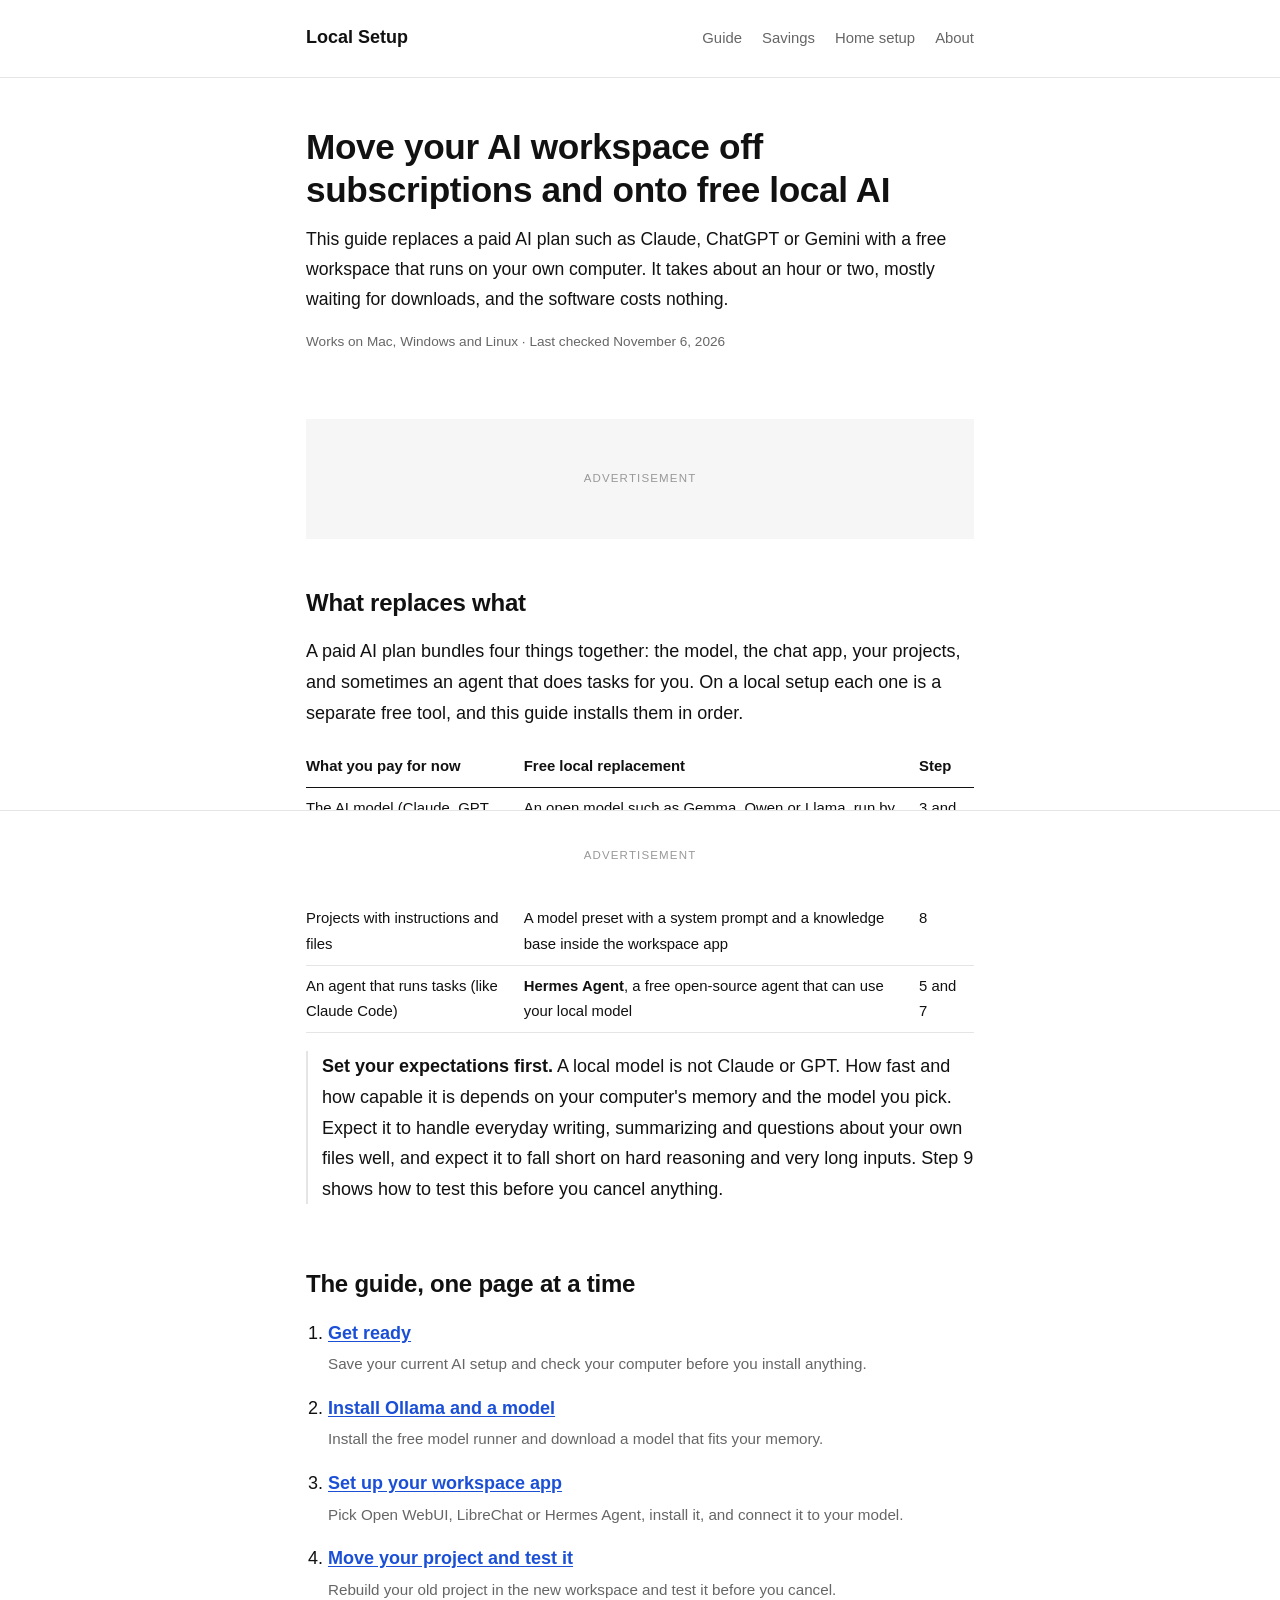
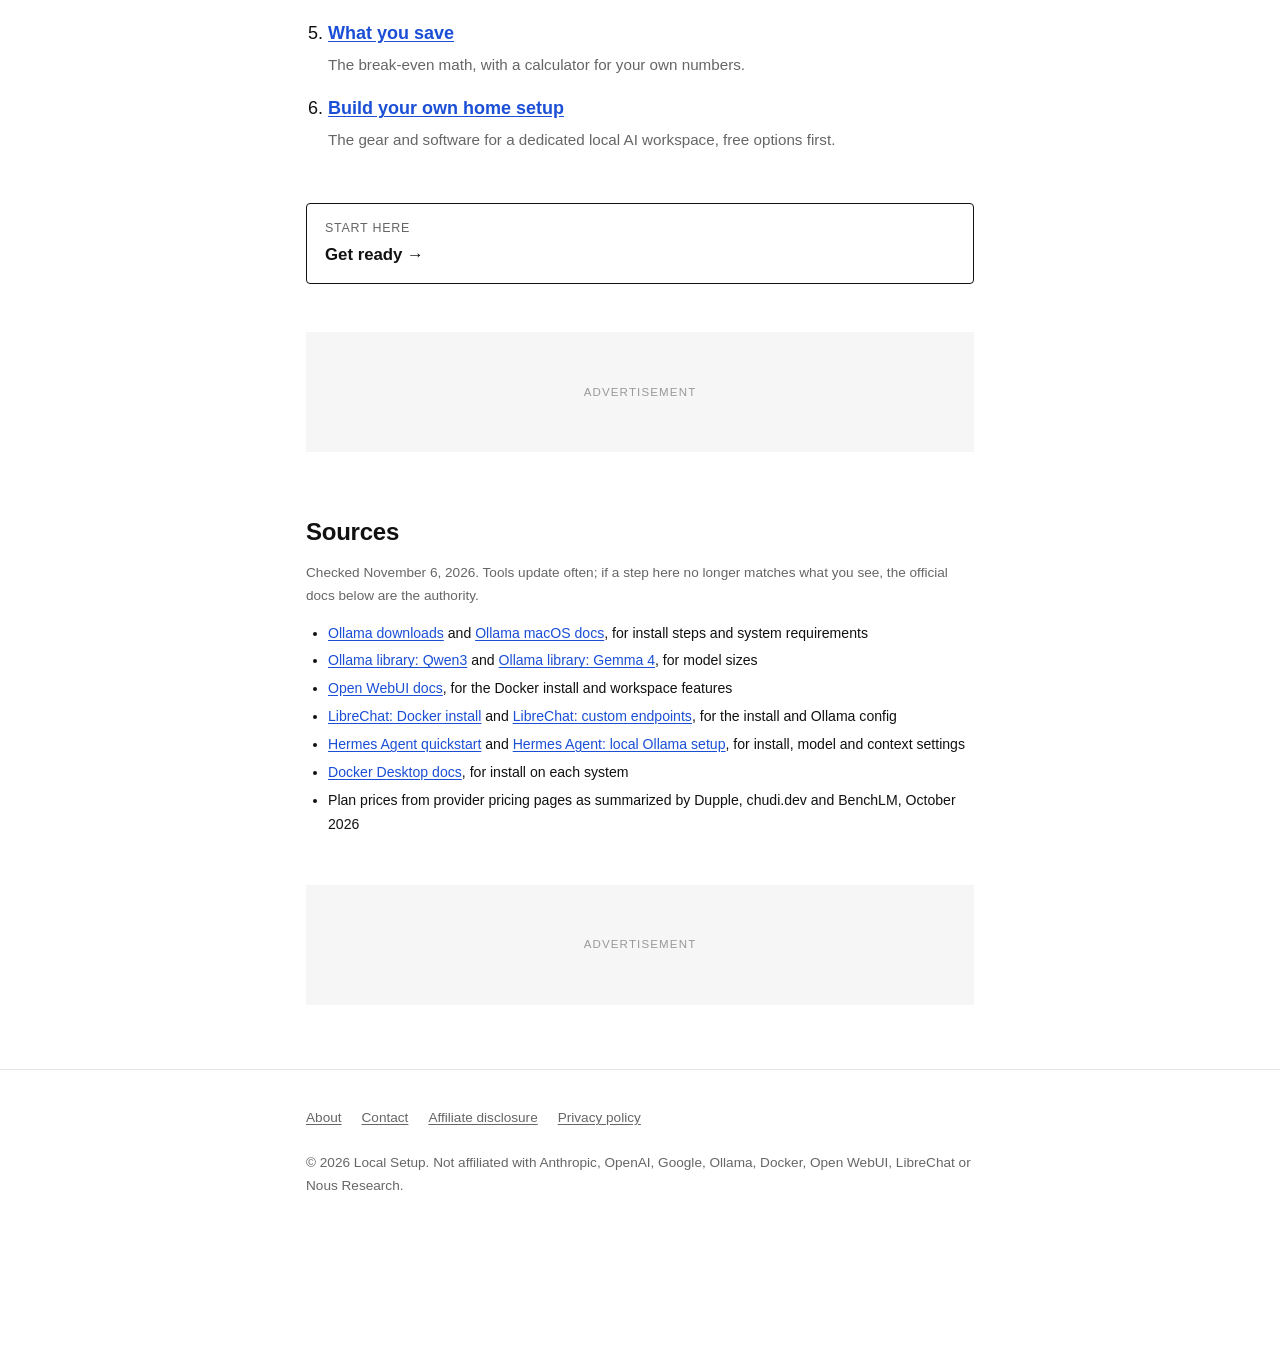
==== commit 2e0ac9d5: "Final pass: schema, canonical URLs, drop-in markers, no donations, phone fixes Co-Authored-By: Claud" ====
--- a/docs/index.html
+++ b/docs/index.html
@@ -5,7 +5,83 @@
 <meta name="viewport" content="width=device-width, initial-scale=1">
 <title>Move Your AI Workspace Off Subscriptions to Free Local AI | Local Setup</title>
 <meta name="description" content="A step-by-step process for replacing Claude, ChatGPT or Gemini subscriptions with a free local AI workspace: Ollama, a model sized to your RAM, and Open WebUI, LibreChat or Hermes Agent.">
-<link rel="stylesheet" href="assets/style.css?v=3">
+<link rel="canonical" href="https://welles-carbert.github.io/Local-setup/">
+<meta property="og:url" content="https://welles-carbert.github.io/Local-setup/">
+<link rel="stylesheet" href="assets/style.css?v=4">
+<script type="application/ld+json">
+{
+ "@context": "https://schema.org",
+ "@graph": [
+  {
+   "@type": "BreadcrumbList",
+   "itemListElement": [
+    {
+     "@type": "ListItem",
+     "position": 1,
+     "name": "Local Setup",
+     "item": "https://welles-carbert.github.io/Local-setup/"
+    }
+   ]
+  },
+  {
+   "@type": "WebSite",
+   "name": "Local Setup",
+   "url": "https://welles-carbert.github.io/Local-setup/"
+  },
+  {
+   "@type": "HowTo",
+   "name": "Move your AI workspace from paid subscriptions to free local AI",
+   "description": "A step-by-step process for replacing Claude, ChatGPT or Gemini subscriptions with a free local AI workspace: Ollama, a model sized to your RAM, and Open WebUI, LibreChat or Hermes Agent.",
+   "totalTime": "PT2H",
+   "estimatedCost": {
+    "@type": "MonetaryAmount",
+    "currency": "USD",
+    "value": "0"
+   },
+   "tool": [
+    {
+     "@type": "HowToTool",
+     "name": "Ollama"
+    },
+    {
+     "@type": "HowToTool",
+     "name": "Docker Desktop"
+    },
+    {
+     "@type": "HowToTool",
+     "name": "Open WebUI, LibreChat or Hermes Agent"
+    }
+   ],
+   "step": [
+    {
+     "@type": "HowToStep",
+     "position": 1,
+     "name": "Get ready",
+     "url": "https://welles-carbert.github.io/Local-setup/get-ready.html"
+    },
+    {
+     "@type": "HowToStep",
+     "position": 2,
+     "name": "Install Ollama and a model",
+     "url": "https://welles-carbert.github.io/Local-setup/install-ollama.html"
+    },
+    {
+     "@type": "HowToStep",
+     "position": 3,
+     "name": "Set up your workspace app",
+     "url": "https://welles-carbert.github.io/Local-setup/workspace.html"
+    },
+    {
+     "@type": "HowToStep",
+     "position": 4,
+     "name": "Move your project and test it",
+     "url": "https://welles-carbert.github.io/Local-setup/move-project.html"
+    }
+   ]
+  }
+ ]
+}
+</script>
 </head>
 <body>
 <header class="site-header">
@@ -25,6 +101,7 @@
   <p class="lede">This guide replaces a paid AI plan such as Claude, ChatGPT or Gemini with a free workspace that runs on your own computer. It takes about an hour or two, mostly waiting for downloads, and the software costs nothing.</p>
   <p class="meta">Works on Mac, Windows and Linux · Last checked November 6, 2026</p>
 </div>
+<!-- AD SPOT 1 of 3: paste ad code inside this div -->
 <div class="ad-slot" data-ad-slot="banner-1"></div>
     <h2>What replaces what</h2>
     <p>A paid AI plan bundles four things together: the model, the chat app, your projects, and sometimes an agent that does tasks for you. On a local setup each one is a separate free tool, and this guide installs them in order.</p>
@@ -50,13 +127,8 @@
   <li><a href="home-setup.html">Build your own home setup</a><br><span>The gear and software for a dedicated local AI workspace, free options first.</span></li>
 </ol>
 <nav class="pager"><a class="next" href="get-ready.html"><span>Start here</span>Get ready →</a></nav>
+<!-- AD SPOT 2 of 3: paste ad code inside this div -->
 <div class="ad-slot" data-ad-slot="banner-2"></div>
-  <section class="support" id="support">
-    <h2>Support this guide</h2>
-    <p>This guide is free, and I keep it updated as the tools change. If it saved you a subscription, you can chip in to cover the time it takes.</p>
-    <p><a class="btn" href="#" data-placeholder="donation">[Donation link]</a></p>
-  </section>
-<div class="ad-slot" data-ad-slot="banner-3"></div>
   <section>
     <h2>Sources</h2>
     <p class="meta">Checked November 6, 2026. Tools update often; if a step here no longer matches what you see, the official docs below are the authority.</p>
@@ -70,6 +142,8 @@
       <li>Plan prices from provider pricing pages as summarized by Dupple, chudi.dev and BenchLM, October 2026</li>
     </ul>
   </section>
+<!-- AD SPOT 3 of 3: paste ad code inside this div -->
+<div class="ad-slot" data-ad-slot="banner-3"></div>
 </main>
 <footer class="site-footer">
   <div class="wrap">
@@ -78,12 +152,12 @@
       <a href="contact.html">Contact</a>
       <a href="disclosure.html">Affiliate disclosure</a>
       <a href="privacy.html">Privacy policy</a>
-      <a href="index.html#support">Support this guide</a>
     </nav>
     <p>© <span id="year">2026</span> Local Setup. Not affiliated with Anthropic, OpenAI, Google, Ollama, Docker, Open WebUI, LibreChat or Nous Research.</p>
   </div>
 </footer>
+<!-- AD SPOT 4 (sticky bottom banner): paste ad code inside this div -->
 <div class="ad-sticky" data-ad-slot="banner-sticky"></div>
-<script src="assets/app.js?v=3"></script>
+<script src="assets/app.js?v=4"></script>
 </body>
 </html>
--- a/docs/assets/style.css
+++ b/docs/assets/style.css
@@ -148,3 +148,19 @@
 .ad-sticky { position: fixed; left: 0; right: 0; bottom: 0; height: 60px; background: #fff; border-top: 1px solid var(--line); display: flex; align-items: center; justify-content: center; color: #999; font-size: .72rem; text-transform: uppercase; letter-spacing: .1em; z-index: 10; }
 .ad-sticky::before { content: "Advertisement"; }
 @media (min-width: 760px) { .ad-sticky { height: 90px; } }
+
+/* Bigger tap targets on phones */
+.site-footer nav a, .site-nav a { display: inline-block; padding: 8px 0; }
+.site-footer nav { gap: 0 20px; }
+.copy { padding: 6px 12px; font-size: .8rem; }
+.slot a { display: inline-block; padding: 10px 0; }
+.pager .back { display: inline-block; padding: 8px 0; }
+
+/* Phones: less empty space up top so the reader sees content before the first ad */
+@media (max-width: 600px) {
+  .site-header .wrap { padding-top: 10px; padding-bottom: 6px; gap: 0 18px; }
+  .site-nav { gap: 0 16px; }
+  .page-head { padding-top: 24px; }
+  .page-head h1 { font-size: 1.6rem; }
+  .ad-slot { margin: 32px 0; min-height: 100px; }
+}
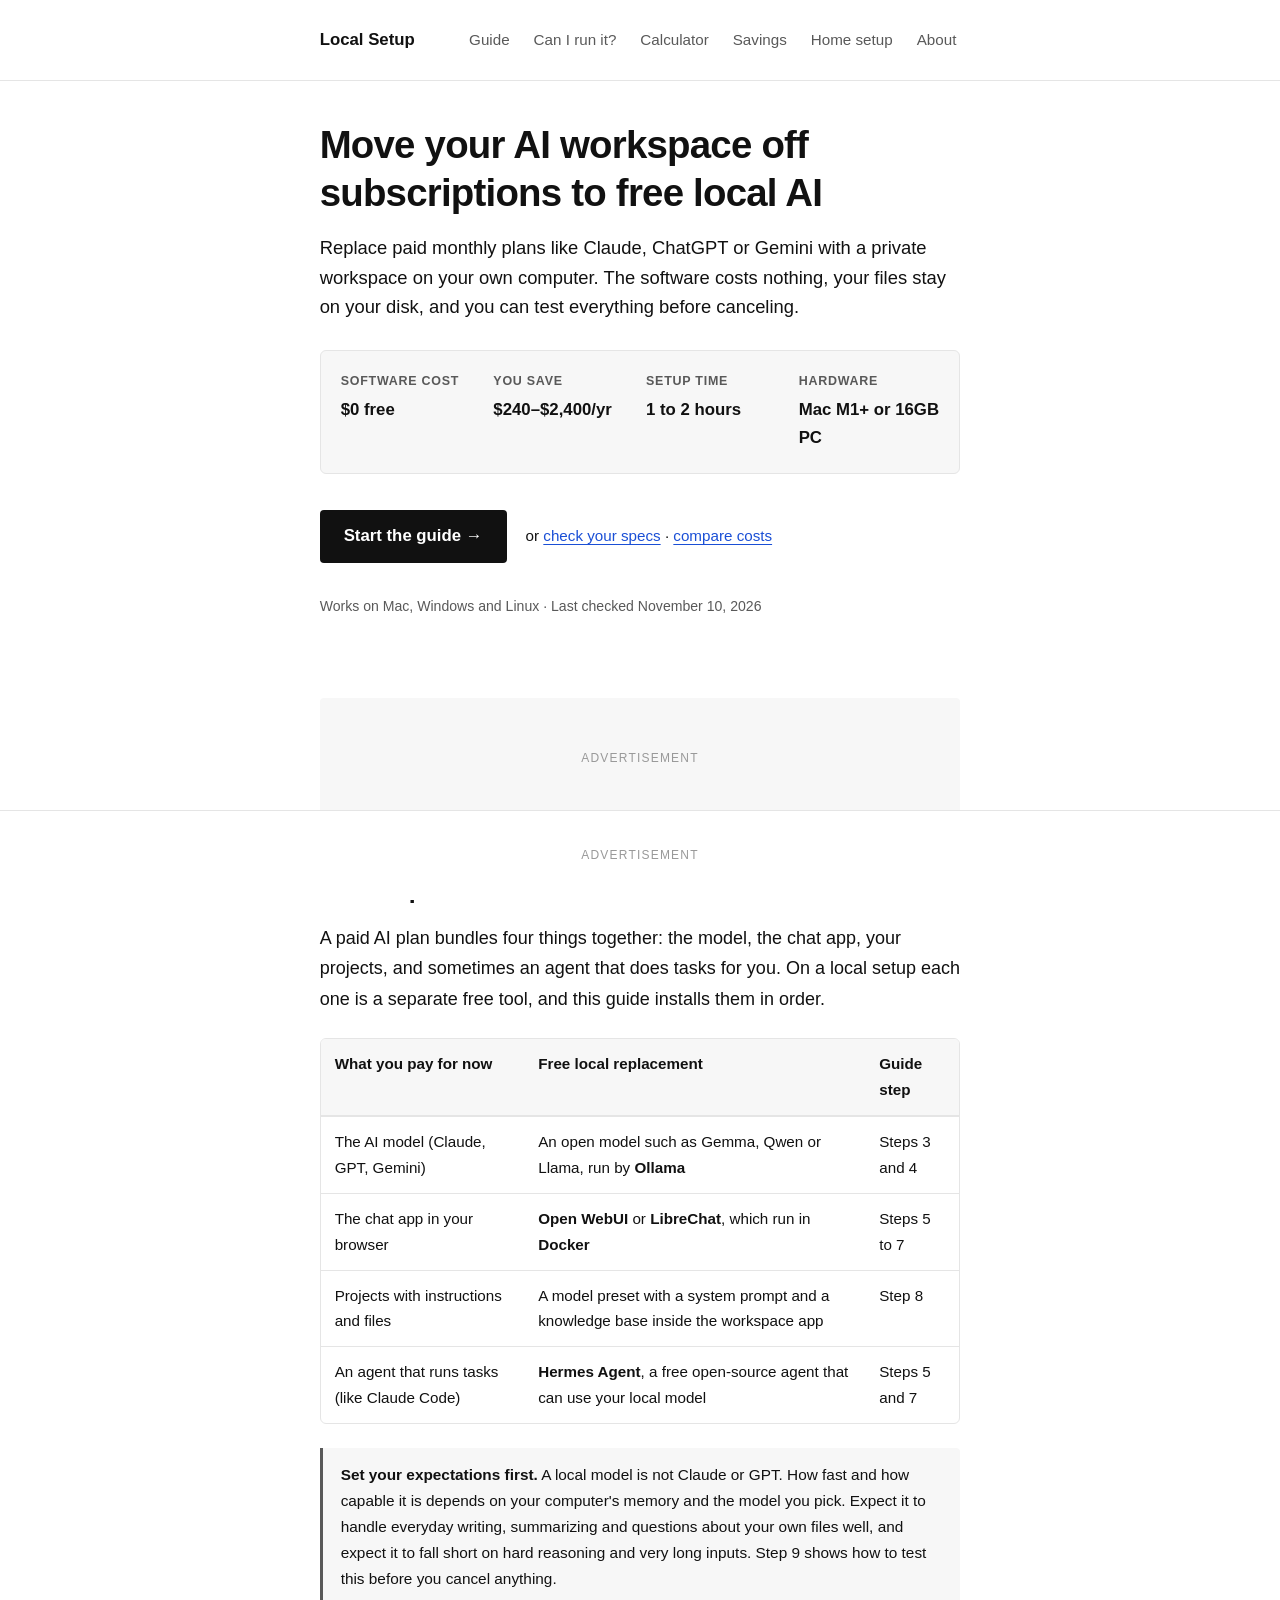
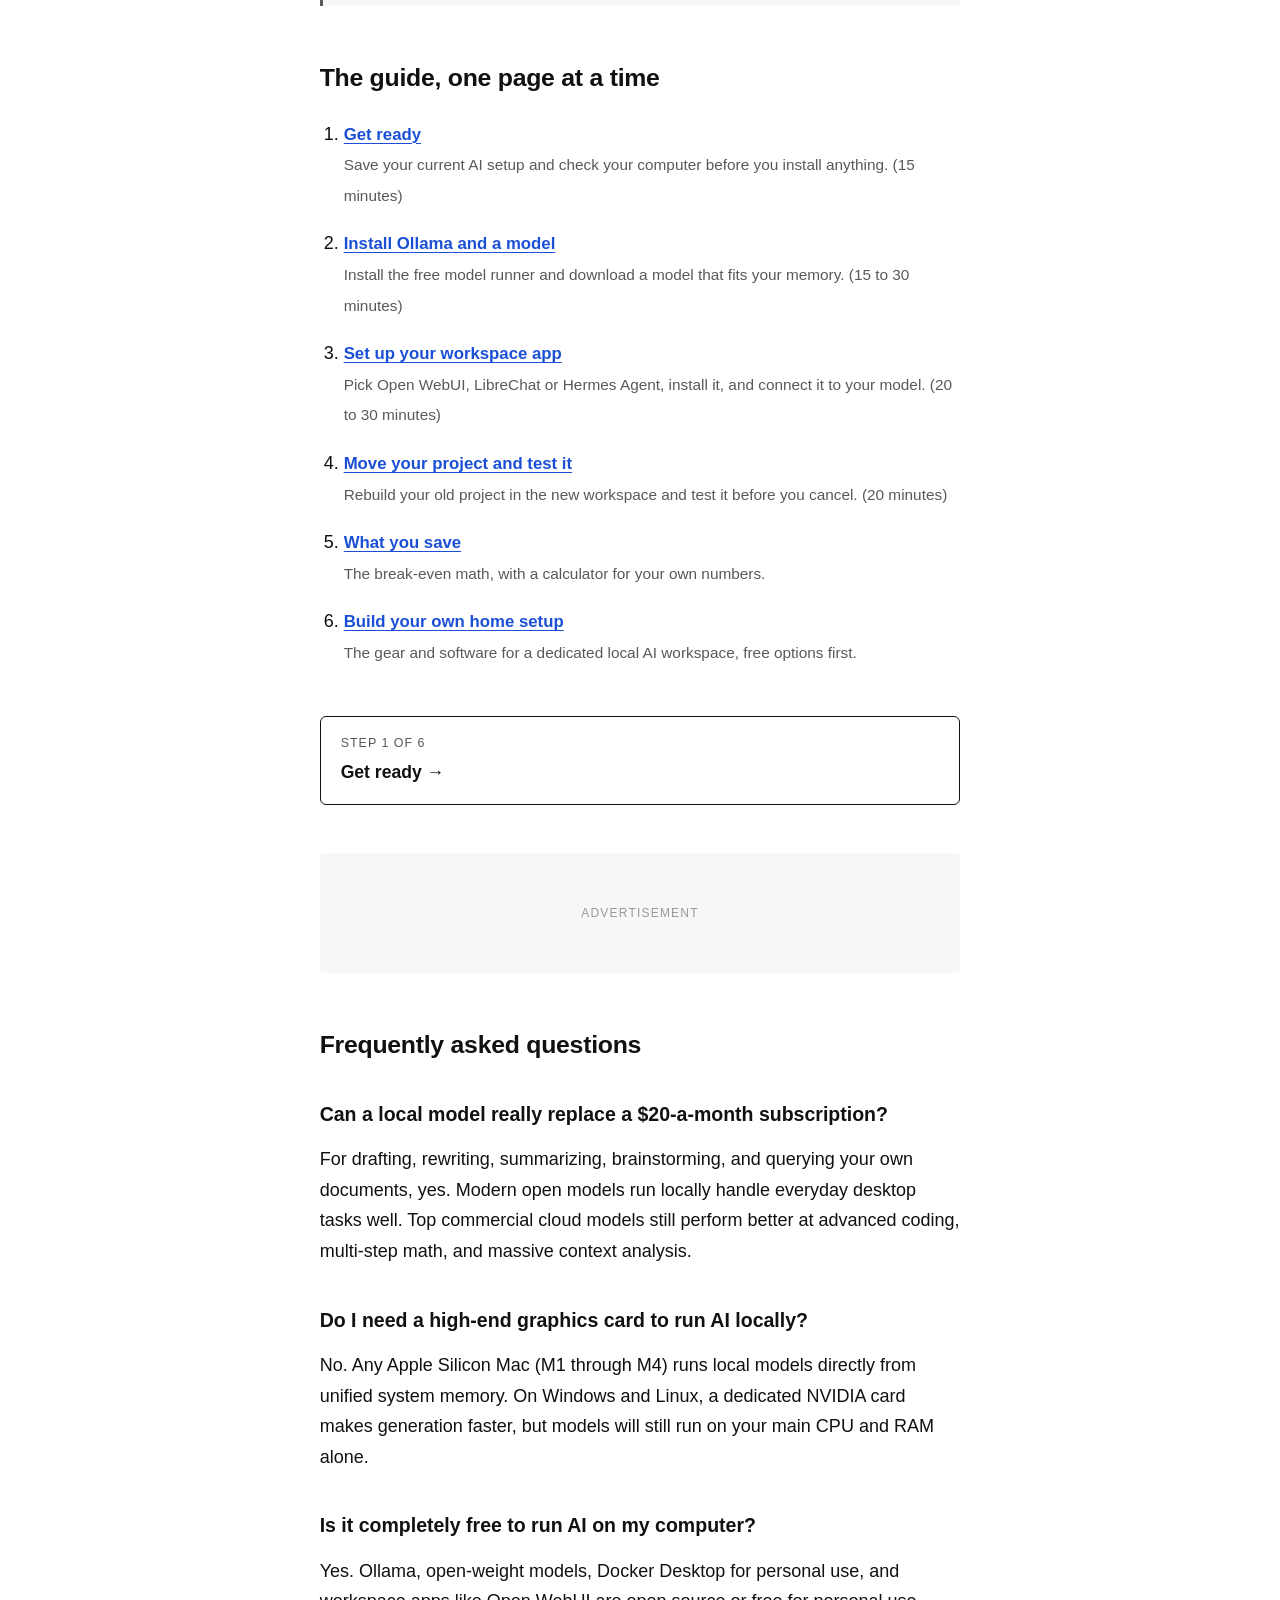
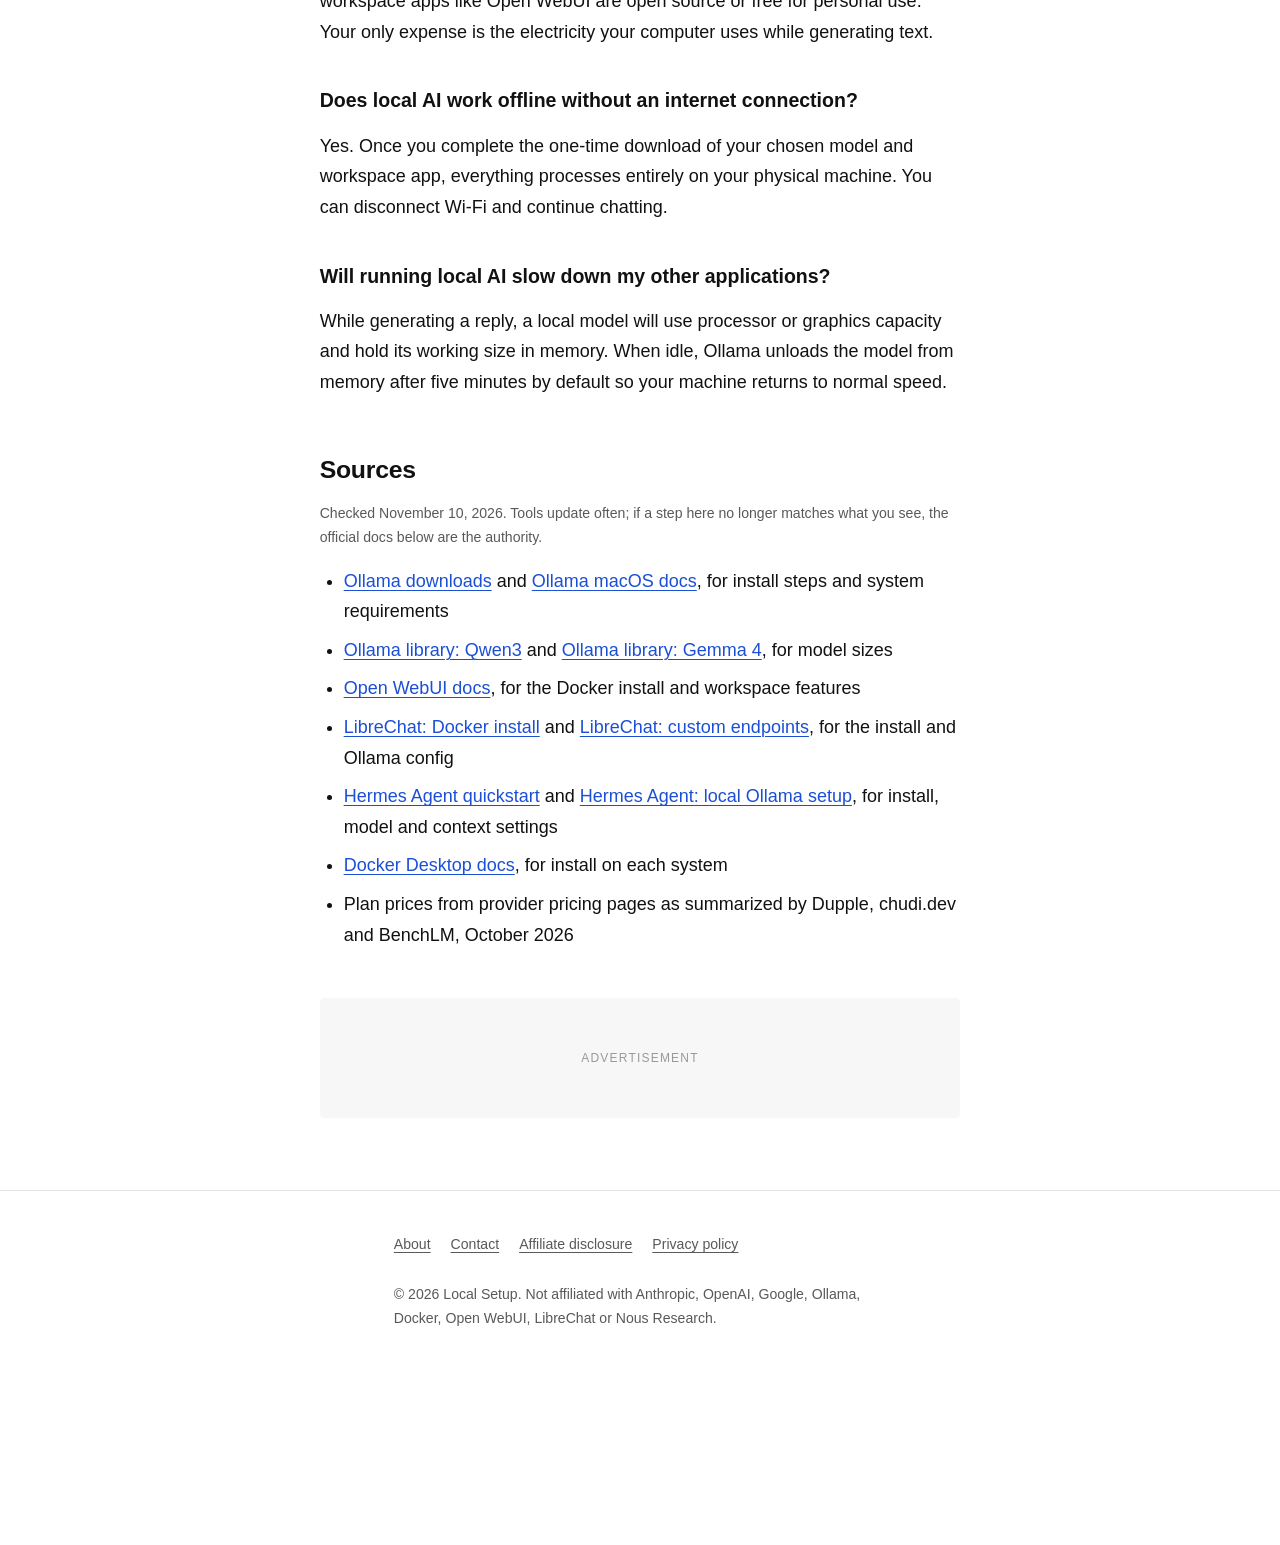
==== commit 5baa7a0f: "Add hardware checker and cost calculator pages, refresh guide pages Co-Authored-By: Claude Fable 5.2" ====
--- a/docs/index.html
+++ b/docs/index.html
@@ -4,10 +4,13 @@
 <meta charset="utf-8">
 <meta name="viewport" content="width=device-width, initial-scale=1">
 <title>Move Your AI Workspace Off Subscriptions to Free Local AI | Local Setup</title>
-<meta name="description" content="A step-by-step process for replacing Claude, ChatGPT or Gemini subscriptions with a free local AI workspace: Ollama, a model sized to your RAM, and Open WebUI, LibreChat or Hermes Agent.">
+<meta name="description" content="A step-by-step process for replacing Claude, ChatGPT or Gemini subscriptions with a free local AI workspace: Ollama, a model sized to your RAM, and Open WebUI.">
 <link rel="canonical" href="https://welles-carbert.github.io/Local-setup/">
+<meta property="og:type" content="website">
+<meta property="og:title" content="Move Your AI Workspace Off Subscriptions to Free Local AI | Local Setup">
+<meta property="og:description" content="A step-by-step process for replacing Claude, ChatGPT or Gemini subscriptions with a free local AI workspace: Ollama, a model sized to your RAM, and Open WebUI.">
 <meta property="og:url" content="https://welles-carbert.github.io/Local-setup/">
-<link rel="stylesheet" href="assets/style.css?v=4">
+<link rel="stylesheet" href="assets/style.css?v=5">
 <script type="application/ld+json">
 {
  "@context": "https://schema.org",
@@ -76,6 +79,51 @@
      "position": 4,
      "name": "Move your project and test it",
      "url": "https://welles-carbert.github.io/Local-setup/move-project.html"
+    }
+   ]
+  },
+  {
+   "@type": "FAQPage",
+   "mainEntity": [
+    {
+     "@type": "Question",
+     "name": "Can a local model really replace a $20-a-month subscription?",
+     "acceptedAnswer": {
+      "@type": "Answer",
+      "text": "For drafting, rewriting, summarizing, brainstorming, and querying your own documents, yes. Modern open models run locally handle everyday desktop tasks well. Top commercial cloud models still perform better at advanced coding, multi-step math, and massive context analysis."
+     }
+    },
+    {
+     "@type": "Question",
+     "name": "Do I need a high-end graphics card to run AI locally?",
+     "acceptedAnswer": {
+      "@type": "Answer",
+      "text": "No. Any Apple Silicon Mac (M1 through M4) runs local models directly from unified system memory. On Windows and Linux, a dedicated NVIDIA card makes generation faster, but models will still run on your main CPU and RAM alone."
+     }
+    },
+    {
+     "@type": "Question",
+     "name": "Is it completely free to run AI on my computer?",
+     "acceptedAnswer": {
+      "@type": "Answer",
+      "text": "Yes. Ollama, open-weight models, Docker Desktop for personal use, and workspace apps like Open WebUI are open source or free for personal use. Your only expense is the electricity your computer uses while generating text."
+     }
+    },
+    {
+     "@type": "Question",
+     "name": "Does local AI work offline without an internet connection?",
+     "acceptedAnswer": {
+      "@type": "Answer",
+      "text": "Yes. Once you complete the one-time download of your chosen model and workspace app, everything processes entirely on your physical machine. You can disconnect Wi-Fi and continue chatting."
+     }
+    },
+    {
+     "@type": "Question",
+     "name": "Will running local AI slow down my other applications?",
+     "acceptedAnswer": {
+      "@type": "Answer",
+      "text": "While generating a reply, a local model will use processor or graphics capacity and hold its working size in memory. When idle, Ollama unloads the model from memory after five minutes by default so your machine returns to normal speed."
+     }
     }
    ]
   }
@@ -89,6 +137,8 @@
     <a class="brand" href="index.html">Local Setup</a>
     <nav class="site-nav" aria-label="Main">
       <a href="get-ready.html">Guide</a>
+      <a href="what-can-i-run.html">Can I run it?</a>
+      <a href="cost-calculator.html">Calculator</a>
       <a href="savings.html">Savings</a>
       <a href="home-setup.html">Home setup</a>
       <a href="about.html">About</a>
@@ -96,52 +146,104 @@
   </div>
 </header>
 <main class="wrap">
-<div class="page-head">
-  <h1>Move your AI workspace off subscriptions and onto free local AI</h1>
-  <p class="lede">This guide replaces a paid AI plan such as Claude, ChatGPT or Gemini with a free workspace that runs on your own computer. It takes about an hour or two, mostly waiting for downloads, and the software costs nothing.</p>
-  <p class="meta">Works on Mac, Windows and Linux · Last checked November 6, 2026</p>
+<div class="hero">
+  <h1>Move your AI workspace off subscriptions to free local AI</h1>
+  <p class="lede">Replace paid monthly plans like Claude, ChatGPT or Gemini with a private workspace on your own computer. The software costs nothing, your files stay on your disk, and you can test everything before canceling.</p>
+
+  <div class="glance-grid">
+    <div class="glance-item">
+      <strong>Software Cost</strong>
+      <span>$0 free</span>
+    </div>
+    <div class="glance-item">
+      <strong>You Save</strong>
+      <span>$240–$2,400/yr</span>
+    </div>
+    <div class="glance-item">
+      <strong>Setup Time</strong>
+      <span>1 to 2 hours</span>
+    </div>
+    <div class="glance-item">
+      <strong>Hardware</strong>
+      <span>Mac M1+ or 16GB PC</span>
+    </div>
+  </div>
+
+  <p>
+    <a class="btn-start" href="get-ready.html">Start the guide →</a>
+    <span style="display:inline-block; margin-left:14px; font-size:.95rem;">or <a href="what-can-i-run.html">check your specs</a> · <a href="cost-calculator.html">compare costs</a></span>
+  </p>
+  <p class="meta">Works on Mac, Windows and Linux · Last checked November 10, 2026</p>
 </div>
+
 <!-- AD SPOT 1 of 3: paste ad code inside this div -->
 <div class="ad-slot" data-ad-slot="banner-1"></div>
-    <h2>What replaces what</h2>
-    <p>A paid AI plan bundles four things together: the model, the chat app, your projects, and sometimes an agent that does tasks for you. On a local setup each one is a separate free tool, and this guide installs them in order.</p>
-    <div class="table-wrap">
-      <table>
-        <thead><tr><th>What you pay for now</th><th>Free local replacement</th><th>Step</th></tr></thead>
-        <tbody>
-          <tr><td>The AI model (Claude, GPT, Gemini)</td><td>An open model such as Gemma, Qwen or Llama, run by <strong>Ollama</strong></td><td>3 and 4</td></tr>
-          <tr><td>The chat app in your browser</td><td><strong>Open WebUI</strong> or <strong>LibreChat</strong>, which run in <strong>Docker</strong></td><td>5 to 7</td></tr>
-          <tr><td>Projects with instructions and files</td><td>A model preset with a system prompt and a knowledge base inside the workspace app</td><td>8</td></tr>
-          <tr><td>An agent that runs tasks (like Claude Code)</td><td><strong>Hermes Agent</strong>, a free open-source agent that can use your local model</td><td>5 and 7</td></tr>
-        </tbody>
-      </table>
-    </div>
-    <div class="note"><p><strong>Set your expectations first.</strong> A local model is not Claude or GPT. How fast and how capable it is depends on your computer's memory and the model you pick. Expect it to handle everyday writing, summarizing and questions about your own files well, and expect it to fall short on hard reasoning and very long inputs. Step 9 shows how to test this before you cancel anything.</p></div>
-<h2>The guide, one page at a time</h2>
-<ol class="steps">
-  <li><a href="get-ready.html">Get ready</a><br><span>Save your current AI setup and check your computer before you install anything.</span></li>
-  <li><a href="install-ollama.html">Install Ollama and a model</a><br><span>Install the free model runner and download a model that fits your memory.</span></li>
-  <li><a href="workspace.html">Set up your workspace app</a><br><span>Pick Open WebUI, LibreChat or Hermes Agent, install it, and connect it to your model.</span></li>
-  <li><a href="move-project.html">Move your project and test it</a><br><span>Rebuild your old project in the new workspace and test it before you cancel.</span></li>
-  <li><a href="savings.html">What you save</a><br><span>The break-even math, with a calculator for your own numbers.</span></li>
-  <li><a href="home-setup.html">Build your own home setup</a><br><span>The gear and software for a dedicated local AI workspace, free options first.</span></li>
-</ol>
-<nav class="pager"><a class="next" href="get-ready.html"><span>Start here</span>Get ready →</a></nav>
+
+<section>
+  <h2>What replaces what</h2>
+  <p>A paid AI plan bundles four things together: the model, the chat app, your projects, and sometimes an agent that does tasks for you. On a local setup each one is a separate free tool, and this guide installs them in order.</p>
+  <div class="table-wrap">
+    <table>
+      <thead><tr><th>What you pay for now</th><th>Free local replacement</th><th>Guide step</th></tr></thead>
+      <tbody>
+        <tr><td>The AI model (Claude, GPT, Gemini)</td><td>An open model such as Gemma, Qwen or Llama, run by <strong>Ollama</strong></td><td>Steps 3 and 4</td></tr>
+        <tr><td>The chat app in your browser</td><td><strong>Open WebUI</strong> or <strong>LibreChat</strong>, which run in <strong>Docker</strong></td><td>Steps 5 to 7</td></tr>
+        <tr><td>Projects with instructions and files</td><td>A model preset with a system prompt and a knowledge base inside the workspace app</td><td>Step 8</td></tr>
+        <tr><td>An agent that runs tasks (like Claude Code)</td><td><strong>Hermes Agent</strong>, a free open-source agent that can use your local model</td><td>Steps 5 and 7</td></tr>
+      </tbody>
+    </table>
+  </div>
+  <div class="note"><p><strong>Set your expectations first.</strong> A local model is not Claude or GPT. How fast and how capable it is depends on your computer's memory and the model you pick. Expect it to handle everyday writing, summarizing and questions about your own files well, and expect it to fall short on hard reasoning and very long inputs. Step 9 shows how to test this before you cancel anything.</p></div>
+</section>
+
+<section>
+  <h2>The guide, one page at a time</h2>
+  <ol class="steps">
+    <li><a href="get-ready.html">Get ready</a><br><span>Save your current AI setup and check your computer before you install anything. (15 minutes)</span></li>
+    <li><a href="install-ollama.html">Install Ollama and a model</a><br><span>Install the free model runner and download a model that fits your memory. (15 to 30 minutes)</span></li>
+    <li><a href="workspace.html">Set up your workspace app</a><br><span>Pick Open WebUI, LibreChat or Hermes Agent, install it, and connect it to your model. (20 to 30 minutes)</span></li>
+    <li><a href="move-project.html">Move your project and test it</a><br><span>Rebuild your old project in the new workspace and test it before you cancel. (20 minutes)</span></li>
+    <li><a href="savings.html">What you save</a><br><span>The break-even math, with a calculator for your own numbers.</span></li>
+    <li><a href="home-setup.html">Build your own home setup</a><br><span>The gear and software for a dedicated local AI workspace, free options first.</span></li>
+  </ol>
+  <nav class="pager"><a class="next" href="get-ready.html"><span>Step 1 of 6</span>Get ready →</a></nav>
+</section>
+
 <!-- AD SPOT 2 of 3: paste ad code inside this div -->
 <div class="ad-slot" data-ad-slot="banner-2"></div>
-  <section>
-    <h2>Sources</h2>
-    <p class="meta">Checked November 6, 2026. Tools update often; if a step here no longer matches what you see, the official docs below are the authority.</p>
-    <ul class="sources">
-      <li><a href="https://ollama.com/download" rel="noopener">Ollama downloads</a> and <a href="https://docs.ollama.com/macos" rel="noopener">Ollama macOS docs</a>, for install steps and system requirements</li>
-      <li><a href="https://ollama.com/library/qwen3" rel="noopener">Ollama library: Qwen3</a> and <a href="https://ollama.com/library/gemma4" rel="noopener">Ollama library: Gemma 4</a>, for model sizes</li>
-      <li><a href="https://docs.openwebui.com/" rel="noopener">Open WebUI docs</a>, for the Docker install and workspace features</li>
-      <li><a href="https://www.librechat.ai/docs/local/docker" rel="noopener">LibreChat: Docker install</a> and <a href="https://www.librechat.ai/docs/quick_start/custom_endpoints" rel="noopener">LibreChat: custom endpoints</a>, for the install and Ollama config</li>
-      <li><a href="https://hermes-agent.nousresearch.com/docs/getting-started/quickstart" rel="noopener">Hermes Agent quickstart</a> and <a href="https://hermes-agent.nousresearch.com/docs/guides/local-ollama-setup" rel="noopener">Hermes Agent: local Ollama setup</a>, for install, model and context settings</li>
-      <li><a href="https://docs.docker.com/desktop/" rel="noopener">Docker Desktop docs</a>, for install on each system</li>
-      <li>Plan prices from provider pricing pages as summarized by Dupple, chudi.dev and BenchLM, October 2026</li>
-    </ul>
-  </section>
+
+<section id="faq">
+  <h2>Frequently asked questions</h2>
+  <h3>Can a local model really replace a $20-a-month subscription?</h3>
+  <p>For drafting, rewriting, summarizing, brainstorming, and querying your own documents, yes. Modern open models run locally handle everyday desktop tasks well. Top commercial cloud models still perform better at advanced coding, multi-step math, and massive context analysis.</p>
+
+  <h3>Do I need a high-end graphics card to run AI locally?</h3>
+  <p>No. Any Apple Silicon Mac (M1 through M4) runs local models directly from unified system memory. On Windows and Linux, a dedicated NVIDIA card makes generation faster, but models will still run on your main CPU and RAM alone.</p>
+
+  <h3>Is it completely free to run AI on my computer?</h3>
+  <p>Yes. Ollama, open-weight models, Docker Desktop for personal use, and workspace apps like Open WebUI are open source or free for personal use. Your only expense is the electricity your computer uses while generating text.</p>
+
+  <h3>Does local AI work offline without an internet connection?</h3>
+  <p>Yes. Once you complete the one-time download of your chosen model and workspace app, everything processes entirely on your physical machine. You can disconnect Wi-Fi and continue chatting.</p>
+
+  <h3>Will running local AI slow down my other applications?</h3>
+  <p>While generating a reply, a local model will use processor or graphics capacity and hold its working size in memory. When idle, Ollama unloads the model from memory after five minutes by default so your machine returns to normal speed.</p>
+</section>
+
+<section>
+  <h2>Sources</h2>
+  <p class="meta">Checked November 10, 2026. Tools update often; if a step here no longer matches what you see, the official docs below are the authority.</p>
+  <ul class="sources">
+    <li><a href="https://ollama.com/download" rel="noopener">Ollama downloads</a> and <a href="https://docs.ollama.com/macos" rel="noopener">Ollama macOS docs</a>, for install steps and system requirements</li>
+    <li><a href="https://ollama.com/library/qwen3" rel="noopener">Ollama library: Qwen3</a> and <a href="https://ollama.com/library/gemma4" rel="noopener">Ollama library: Gemma 4</a>, for model sizes</li>
+    <li><a href="https://docs.openwebui.com/" rel="noopener">Open WebUI docs</a>, for the Docker install and workspace features</li>
+    <li><a href="https://www.librechat.ai/docs/local/docker" rel="noopener">LibreChat: Docker install</a> and <a href="https://www.librechat.ai/docs/quick_start/custom_endpoints" rel="noopener">LibreChat: custom endpoints</a>, for the install and Ollama config</li>
+    <li><a href="https://hermes-agent.nousresearch.com/docs/getting-started/quickstart" rel="noopener">Hermes Agent quickstart</a> and <a href="https://hermes-agent.nousresearch.com/docs/guides/local-ollama-setup" rel="noopener">Hermes Agent: local Ollama setup</a>, for install, model and context settings</li>
+    <li><a href="https://docs.docker.com/desktop/" rel="noopener">Docker Desktop docs</a>, for install on each system</li>
+    <li>Plan prices from provider pricing pages as summarized by Dupple, chudi.dev and BenchLM, October 2026</li>
+  </ul>
+</section>
+
 <!-- AD SPOT 3 of 3: paste ad code inside this div -->
 <div class="ad-slot" data-ad-slot="banner-3"></div>
 </main>
@@ -158,6 +260,6 @@
 </footer>
 <!-- AD SPOT 4 (sticky bottom banner): paste ad code inside this div -->
 <div class="ad-sticky" data-ad-slot="banner-sticky"></div>
-<script src="assets/app.js?v=4"></script>
+<script src="assets/app.js?v=5"></script>
 </body>
 </html>
--- a/docs/assets/style.css
+++ b/docs/assets/style.css
@@ -1,166 +1,665 @@
 :root {
   --text: #111;
-  --muted: #666;
+  --muted: #595959;
   --line: #e5e5e5;
-  --soft: #f6f6f6;
+  --soft: #f7f7f7;
   --accent: #1a4fd6;
-  --max: 700px;
+  --accent-light: #edf2fd;
+  --done: #1e7e34;
+  --max: 68ch;
   color-scheme: light;
 }
+
 * { box-sizing: border-box; }
 html { scroll-behavior: smooth; }
+
 body {
   margin: 0;
   background: #fff;
   color: var(--text);
-  font: 17px/1.7 -apple-system, BlinkMacSystemFont, "Segoe UI", Roboto, Helvetica, Arial, sans-serif;
+  font: 18px/1.7 -apple-system, BlinkMacSystemFont, "Segoe UI", Roboto, Helvetica, Arial, sans-serif;
   -webkit-text-size-adjust: 100%;
-}
-a { color: var(--accent); text-underline-offset: 2px; }
-.wrap { max-width: var(--max); margin: 0 auto; padding: 0 16px; }
-
-/* Header */
-.site-header { border-bottom: 1px solid var(--line); }
-.site-header .wrap { display: flex; flex-wrap: wrap; align-items: baseline; justify-content: space-between; gap: 6px 24px; padding-top: 18px; padding-bottom: 18px; }
-.brand { font-weight: 600; text-decoration: none; color: var(--text); }
-.brand span { color: inherit; }
-.site-nav { display: flex; flex-wrap: wrap; gap: 4px 20px; font-size: .93rem; }
-.site-nav a { color: var(--muted); text-decoration: none; }
-.site-nav a:hover { color: var(--text); }
-
-/* Intro */
-.hero { padding: 56px 0 8px; }
-.hero h1 { font-size: clamp(1.75rem, 5vw, 2.3rem); line-height: 1.2; font-weight: 700; letter-spacing: -.01em; margin: 0 0 16px; }
-.lede { font-size: 1.1rem; margin: 0 0 16px; }
-.meta { font-size: .85rem; color: var(--muted); }
-.btn { display: inline-block; color: #fff; background: var(--text); padding: 9px 16px; border-radius: 4px; text-decoration: none; font-size: .95rem; }
-.btn:hover { background: #333; }
-
-/* Contents */
-.toc { margin: 32px 0; padding: 0; }
-.toc strong { display: block; font-size: .8rem; text-transform: uppercase; letter-spacing: .06em; color: var(--muted); font-weight: 600; margin-bottom: 6px; }
-.toc ol { margin: 0; padding-left: 20px; }
-
-/* Headings */
-section { padding: 0; }
-h2 { font-size: 1.5rem; line-height: 1.3; margin: 64px 0 12px; scroll-margin-top: 16px; letter-spacing: -.01em; }
-h3 { font-size: 1.15rem; margin: 44px 0 8px; scroll-margin-top: 16px; }
-h4 { font-size: 1rem; margin: 24px 0 6px; }
-.part-label { display: none; }
-.step-num { color: var(--muted); font-weight: 400; margin-right: 10px; }
+  padding-bottom: 120px;
+}
+
+@media (min-width: 760px) {
+  body { padding-bottom: 150px; }
+}
+
+a {
+  color: var(--accent);
+  text-underline-offset: 3px;
+  text-decoration-thickness: 1px;
+}
+a:hover {
+  text-decoration-thickness: 2px;
+}
+
+:focus-visible {
+  outline: 2px solid var(--accent);
+  outline-offset: 3px;
+}
+
+.wrap {
+  max-width: var(--max);
+  margin: 0 auto;
+  padding: 0 20px;
+}
+
+.site-header {
+  border-bottom: 1px solid var(--line);
+  background: #fff;
+}
+.site-header .wrap {
+  display: flex;
+  flex-wrap: wrap;
+  align-items: baseline;
+  justify-content: space-between;
+  gap: 8px 24px;
+  padding-top: 18px;
+  padding-bottom: 18px;
+}
+.brand {
+  font-weight: 700;
+  font-size: 1.05rem;
+  text-decoration: none;
+  color: var(--text);
+  display: inline-flex;
+  align-items: center;
+  min-height: 44px;
+}
+.site-nav {
+  display: flex;
+  flex-wrap: wrap;
+  gap: 0 16px;
+  font-size: .95rem;
+}
+.site-nav a {
+  color: var(--muted);
+  text-decoration: none;
+  display: inline-flex;
+  align-items: center;
+  min-height: 44px;
+  padding: 0 4px;
+}
+.site-nav a:hover {
+  color: var(--text);
+}
+
+.hero {
+  padding: 40px 0 16px;
+}
+.hero h1 {
+  font-size: clamp(1.85rem, 5vw, 2.4rem);
+  line-height: 1.25;
+  font-weight: 700;
+  letter-spacing: -.02em;
+  margin: 0 0 16px;
+}
+.lede {
+  font-size: 1.15rem;
+  line-height: 1.6;
+  margin: 0 0 20px;
+}
+.meta {
+  font-size: .88rem;
+  color: var(--muted);
+}
+
+.glance-grid {
+  display: grid;
+  grid-template-columns: repeat(2, 1fr);
+  gap: 12px;
+  margin: 28px 0;
+  padding: 20px;
+  background: var(--soft);
+  border: 1px solid var(--line);
+  border-radius: 6px;
+}
+@media (min-width: 580px) {
+  .glance-grid {
+    grid-template-columns: repeat(4, 1fr);
+  }
+}
+.glance-item strong {
+  display: block;
+  font-size: .78rem;
+  text-transform: uppercase;
+  letter-spacing: .06em;
+  color: var(--muted);
+  margin-bottom: 4px;
+}
+.glance-item span {
+  display: block;
+  font-size: 1.05rem;
+  font-weight: 600;
+  color: var(--text);
+}
+
+.btn-start {
+  display: inline-flex;
+  align-items: center;
+  justify-content: center;
+  min-height: 48px;
+  padding: 12px 24px;
+  background: var(--text);
+  color: #fff;
+  text-decoration: none;
+  border-radius: 4px;
+  font-size: 1.05rem;
+  font-weight: 600;
+  margin: 8px 0 16px;
+}
+.btn-start:hover {
+  background: #333;
+  color: #fff;
+}
+
+.page-head {
+  padding: 36px 0 8px;
+}
+.progress-meta {
+  display: flex;
+  align-items: center;
+  justify-content: space-between;
+  gap: 12px;
+  margin-bottom: 8px;
+  font-size: .88rem;
+  color: var(--muted);
+}
+.progress-track {
+  width: 100%;
+  height: 6px;
+  background: var(--line);
+  border-radius: 3px;
+  overflow: hidden;
+  margin-bottom: 24px;
+}
+.progress-fill {
+  height: 100%;
+  background: var(--accent);
+  transition: width .2s ease;
+}
+
+.page-head h1 {
+  font-size: clamp(1.8rem, 5vw, 2.3rem);
+  line-height: 1.25;
+  letter-spacing: -.02em;
+  margin: 0 0 16px;
+}
+
+.on-this-page {
+  background: var(--soft);
+  border: 1px solid var(--line);
+  border-radius: 6px;
+  padding: 16px 20px;
+  margin: 28px 0;
+}
+.on-this-page strong {
+  display: block;
+  font-size: .8rem;
+  text-transform: uppercase;
+  letter-spacing: .08em;
+  color: var(--muted);
+  margin-bottom: 8px;
+}
+.on-this-page ol {
+  margin: 0;
+  padding-left: 20px;
+}
+.on-this-page li {
+  margin: 6px 0;
+}
+.on-this-page a {
+  text-decoration: none;
+  color: var(--text);
+  font-size: .95rem;
+}
+.on-this-page a:hover {
+  color: var(--accent);
+  text-decoration: underline;
+}
+
+section {
+  padding: 0;
+  margin: 40px 0;
+}
+h2 {
+  font-size: 1.55rem;
+  line-height: 1.3;
+  margin: 56px 0 16px;
+  scroll-margin-top: 24px;
+  letter-spacing: -.01em;
+}
+h3 {
+  font-size: 1.22rem;
+  line-height: 1.4;
+  margin: 40px 0 12px;
+  scroll-margin-top: 24px;
+}
+h4 {
+  font-size: 1.05rem;
+  margin: 24px 0 8px;
+}
+.step-num {
+  color: var(--muted);
+  font-weight: 400;
+  margin-right: 8px;
+}
 .step-num::after { content: "."; }
 
-/* Checks and notes: plain text with a thin rule */
-.check, .note { margin: 18px 0; padding-left: 14px; border-left: 2px solid var(--line); }
-.check { border-left-color: var(--accent); }
-.check p, .note p { margin: 0; }
-
-/* Code */
-code { font-family: ui-monospace, SFMono-Regular, Menlo, Consolas, monospace; font-size: .86em; background: var(--soft); padding: 1px 4px; border-radius: 3px; overflow-wrap: anywhere; }
-.code { position: relative; margin: 14px 0; }
-.code pre { margin: 0; background: var(--soft); border: 1px solid var(--line); padding: 14px 16px; padding-right: 70px; border-radius: 4px; overflow-x: auto; font-size: .84rem; line-height: 1.55; }
-.code pre code { background: none; padding: 0; font-size: inherit; overflow-wrap: normal; }
-.copy { position: absolute; top: 8px; right: 8px; background: #fff; color: var(--muted); border: 1px solid var(--line); border-radius: 3px; padding: 2px 8px; font-size: .75rem; cursor: pointer; }
-.copy:hover { color: var(--text); border-color: #ccc; }
-
-/* Tables */
-.table-wrap { overflow-x: auto; margin: 16px 0; }
-table { border-collapse: collapse; width: 100%; font-size: .93rem; }
-th, td { text-align: left; padding: 8px 12px 8px 0; border-bottom: 1px solid var(--line); vertical-align: top; }
-th { font-weight: 600; border-bottom-color: var(--text); }
-
-/* OS tabs: plain text switcher */
-.tabs { margin: 16px 0; }
-.tab-list { display: flex; flex-wrap: wrap; gap: 20px; border-bottom: 1px solid var(--line); margin-bottom: 12px; }
-.tab-list button { border: 0; background: none; color: var(--muted); padding: 6px 0; margin-bottom: -1px; border-bottom: 2px solid transparent; cursor: pointer; font: inherit; font-size: .93rem; }
-.tab-list button:hover { color: var(--text); }
-.tab-list button[aria-selected="true"] { color: var(--text); border-bottom-color: var(--text); }
+p, ul, ol {
+  margin: 16px 0;
+}
+ul, ol {
+  padding-left: 24px;
+}
+li {
+  margin: 8px 0;
+}
+
+.note {
+  margin: 24px 0;
+  padding: 14px 18px;
+  border-left: 3px solid var(--muted);
+  background: var(--soft);
+  border-radius: 0 4px 4px 0;
+  font-size: .96rem;
+}
+.note p { margin: 0; }
+
+.check {
+  margin: 28px 0;
+  padding: 16px 18px;
+  border: 1px solid #d3dff9;
+  background: var(--accent-light);
+  border-radius: 6px;
+  transition: all .2s ease;
+}
+.check.is-done {
+  border-color: #c3e6cb;
+  background: #f3faf5;
+}
+.check p {
+  margin: 0;
+  font-size: .96rem;
+}
+.check-toggle {
+  display: flex;
+  align-items: flex-start;
+  gap: 12px;
+  cursor: pointer;
+  min-height: 44px;
+}
+.check-toggle input[type="checkbox"] {
+  width: 22px;
+  height: 22px;
+  margin-top: 3px;
+  cursor: pointer;
+  accent-color: var(--accent);
+  flex-shrink: 0;
+}
+.check.is-done .check-toggle input[type="checkbox"] {
+  accent-color: var(--done);
+}
+.check-text {
+  flex-grow: 1;
+}
+
+code {
+  font-family: ui-monospace, SFMono-Regular, Menlo, Consolas, monospace;
+  font-size: .88em;
+  background: var(--soft);
+  padding: 2px 5px;
+  border-radius: 3px;
+  overflow-wrap: anywhere;
+}
+.code {
+  position: relative;
+  margin: 20px 0;
+}
+.code pre {
+  margin: 0;
+  background: var(--soft);
+  border: 1px solid var(--line);
+  padding: 16px;
+  padding-right: 80px;
+  border-radius: 6px;
+  overflow-x: auto;
+  font-size: .86rem;
+  line-height: 1.55;
+}
+.code pre code {
+  background: none;
+  padding: 0;
+  font-size: inherit;
+  overflow-wrap: normal;
+}
+.copy {
+  position: absolute;
+  top: 8px;
+  right: 8px;
+  background: #fff;
+  color: var(--muted);
+  border: 1px solid var(--line);
+  border-radius: 4px;
+  padding: 8px 14px;
+  min-height: 44px;
+  min-width: 60px;
+  display: inline-flex;
+  align-items: center;
+  justify-content: center;
+  font-size: .82rem;
+  font-weight: 500;
+  cursor: pointer;
+}
+.copy:hover {
+  color: var(--text);
+  border-color: #bbb;
+}
+
+.table-wrap {
+  overflow-x: auto;
+  margin: 24px 0;
+  border: 1px solid var(--line);
+  border-radius: 6px;
+}
+table {
+  border-collapse: collapse;
+  width: 100%;
+  font-size: .95rem;
+}
+th, td {
+  text-align: left;
+  padding: 12px 14px;
+  border-bottom: 1px solid var(--line);
+  vertical-align: top;
+}
+th {
+  background: var(--soft);
+  font-weight: 600;
+  border-bottom: 2px solid var(--line);
+}
+tr:last-child td {
+  border-bottom: none;
+}
+
+.tabs {
+  margin: 24px 0;
+}
+.tab-list {
+  display: flex;
+  flex-wrap: wrap;
+  gap: 16px;
+  border-bottom: 1px solid var(--line);
+  margin-bottom: 16px;
+}
+.tab-list button {
+  border: 0;
+  background: none;
+  color: var(--muted);
+  padding: 10px 0;
+  min-height: 44px;
+  display: inline-flex;
+  align-items: center;
+  margin-bottom: -1px;
+  border-bottom: 3px solid transparent;
+  cursor: pointer;
+  font: inherit;
+  font-size: .96rem;
+  font-weight: 500;
+}
+.tab-list button:hover {
+  color: var(--text);
+}
+.tab-list button[aria-selected="true"] {
+  color: var(--text);
+  border-bottom-color: var(--accent);
+}
 .js .tab-panel[hidden] { display: none; }
 .js .tab-panel > h4:first-child { display: none; }
 .no-js .tab-list { display: none; }
-
-/* Option lists (workspace apps, gear): rows, not boxes */
-.cards { margin: 12px 0; border-top: 1px solid var(--line); }
-.card { padding: 16px 0; border-bottom: 1px solid var(--line); }
-.card h4 { margin: 0 0 2px; font-size: 1rem; }
-.card p { margin: 4px 0; font-size: .95rem; }
-.card .tag { font-size: .75rem; text-transform: uppercase; letter-spacing: .06em; color: var(--muted); }
-.card .tag.paid { color: var(--muted); }
-.card.pick .tag { color: var(--accent); }
-.slot { margin-top: 6px; font-size: .9rem; }
-
-/* Savings article */
-.blog { margin: 0; }
-.blog h2 { margin-top: 72px; padding-top: 40px; border-top: 1px solid var(--line); }
-
-/* Calculator */
-.calc { border: 1px solid var(--line); border-radius: 4px; padding: 18px 18px 14px; margin: 22px 0; }
-.calc h3 { font-size: 1.05rem; }
-.calc-grid { display: grid; grid-template-columns: repeat(auto-fit, minmax(180px, 1fr)); gap: 14px; }
-.calc label { display: block; font-size: .85rem; color: var(--muted); margin-bottom: 4px; }
-.calc input, .calc select { width: 100%; padding: 8px 10px; font: inherit; font-size: 1rem; border: 1px solid #ccc; border-radius: 3px; background: #fff; color: var(--text); }
-.calc input:focus, .calc select:focus { outline: 2px solid var(--accent); outline-offset: -1px; border-color: var(--accent); }
-.calc-out { margin: 16px 0 6px; font-size: 1.05rem; }
-.calc-out strong { color: var(--text); }
-
-/* Gear */
-#gear h2 { margin-top: 72px; padding-top: 40px; border-top: 1px solid var(--line); }
-.disclosure { border: 1px solid var(--text); padding: 12px 14px; margin: 18px 0 8px; font-size: .95rem; }
-.gear-cat { margin: 8px 0; }
-.gear-cat h3 { margin-top: 36px; }
-
-/* Ad slots: reserved space so nothing jumps when ads load */
-.ad-slot { margin: 48px 0; min-height: 120px; display: flex; align-items: center; justify-content: center; background: var(--soft); color: #999; font-size: .72rem; text-transform: uppercase; letter-spacing: .1em; }
+.no-js .tab-panel { display: block; margin-bottom: 28px; }
+.no-js .tab-panel > h4:first-child { display: block; }
+
+.cards {
+  margin: 16px 0;
+  border-top: 1px solid var(--line);
+}
+.card {
+  padding: 20px 0;
+  border-bottom: 1px solid var(--line);
+}
+.card h4 {
+  margin: 4px 0 6px;
+  font-size: 1.1rem;
+}
+.card p {
+  margin: 6px 0;
+  font-size: .96rem;
+}
+.card .tag {
+  font-size: .75rem;
+  text-transform: uppercase;
+  letter-spacing: .08em;
+  font-weight: 600;
+  color: var(--muted);
+}
+.card.pick .tag {
+  color: var(--accent);
+}
+.slot {
+  margin-top: 8px;
+  font-size: .92rem;
+}
+.slot a {
+  display: inline-block;
+  min-height: 44px;
+  line-height: 44px;
+}
+
+.calc {
+  border: 1px solid var(--line);
+  border-radius: 6px;
+  padding: 24px;
+  margin: 28px 0;
+  background: var(--soft);
+}
+.calc h3 {
+  margin-top: 0;
+  font-size: 1.15rem;
+}
+.calc-grid {
+  display: grid;
+  grid-template-columns: repeat(auto-fit, minmax(200px, 1fr));
+  gap: 16px;
+}
+.calc label {
+  display: block;
+  font-size: .88rem;
+  font-weight: 500;
+  color: var(--muted);
+  margin-bottom: 6px;
+}
+.calc input, .calc select {
+  width: 100%;
+  min-height: 44px;
+  padding: 10px 12px;
+  font: inherit;
+  font-size: 1rem;
+  border: 1px solid #ccc;
+  border-radius: 4px;
+  background: #fff;
+  color: var(--text);
+}
+.calc input:focus, .calc select:focus {
+  border-color: var(--accent);
+  outline: 2px solid var(--accent);
+  outline-offset: -1px;
+}
+.calc-out {
+  margin: 20px 0 8px;
+  padding: 14px 16px;
+  background: #fff;
+  border: 1px solid var(--line);
+  border-radius: 4px;
+  font-size: 1.05rem;
+}
+.calc-out strong {
+  color: var(--text);
+}
+
+.disclosure {
+  border: 1px solid var(--text);
+  border-radius: 4px;
+  padding: 14px 16px;
+  margin: 24px 0 16px;
+  font-size: .95rem;
+}
+.gear-cat {
+  margin: 28px 0;
+}
+.gear-cat h2 {
+  margin-top: 48px;
+  padding-top: 24px;
+  border-top: 1px solid var(--line);
+}
+
+.steps {
+  padding-left: 24px;
+  margin: 24px 0;
+}
+.steps li {
+  margin: 18px 0;
+}
+.steps a {
+  font-weight: 600;
+  font-size: 1.05rem;
+}
+.steps span {
+  color: var(--muted);
+  font-size: .96rem;
+}
+
+.pager {
+  margin: 48px 0 24px;
+  display: flex;
+  flex-direction: column;
+  gap: 16px;
+}
+.pager .next {
+  display: flex;
+  flex-direction: column;
+  justify-content: center;
+  border: 1px solid var(--text);
+  border-radius: 6px;
+  padding: 16px 20px;
+  min-height: 64px;
+  text-decoration: none;
+  color: var(--text);
+  font-weight: 600;
+  font-size: 1.1rem;
+}
+.pager .next span {
+  font-size: .78rem;
+  font-weight: 500;
+  color: var(--muted);
+  text-transform: uppercase;
+  letter-spacing: .08em;
+  margin-bottom: 4px;
+}
+.pager .next:hover {
+  background: var(--text);
+  color: #fff;
+}
+.pager .next:hover span {
+  color: #ccc;
+}
+.pager .back {
+  display: inline-flex;
+  align-items: center;
+  color: var(--muted);
+  font-size: .98rem;
+  min-height: 44px;
+}
+.pager .back:hover {
+  color: var(--text);
+}
+
+.ad-slot {
+  margin: 48px 0;
+  min-height: 120px;
+  display: flex;
+  align-items: center;
+  justify-content: center;
+  background: var(--soft);
+  color: #999;
+  font-size: .75rem;
+  text-transform: uppercase;
+  letter-spacing: .1em;
+  border-radius: 4px;
+}
 .ad-slot::before { content: "Advertisement"; }
-.ad-slot.wide { min-height: 100px; }
-
-/* Support and footer */
-.support { margin: 56px 0; padding-top: 8px; }
-.support h2 { margin-top: 0; }
-.site-footer { border-top: 1px solid var(--line); margin-top: 64px; padding: 28px 0 48px; font-size: .85rem; color: var(--muted); }
-.site-footer nav { display: flex; flex-wrap: wrap; gap: 6px 18px; margin-bottom: 10px; }
-.site-footer a { color: var(--muted); }
-
-.sources { font-size: .88rem; }
-.sources li { overflow-wrap: anywhere; }
-ul, ol { padding-left: 22px; }
-li { margin: 4px 0; }
-
-/* Multi-page guide */
-body { font-size: 18px; padding-bottom: 76px; }
-@media (min-width: 760px) { body { padding-bottom: 106px; } }
-.page-head { padding: 48px 0 4px; }
-.page-head h1 { font-size: clamp(1.7rem, 5vw, 2.2rem); line-height: 1.2; letter-spacing: -.01em; margin: 0 0 14px; }
-.progress { font-size: .85rem; color: var(--muted); margin: 0 0 6px; }
-main > h2:first-of-type, .page-head + .ad-slot + h2 { margin-top: 40px; }
-.steps { padding-left: 22px; }
-.steps li { margin: 14px 0; }
-.steps a { font-weight: 600; }
-.steps span { color: var(--muted); font-size: .95rem; }
-.pager { margin: 48px 0 8px; display: flex; flex-direction: column; gap: 14px; }
-.pager .next { display: block; border: 1px solid var(--text); border-radius: 4px; padding: 14px 18px; text-decoration: none; color: var(--text); font-weight: 600; font-size: 1.05rem; }
-.pager .next span { display: block; font-size: .78rem; font-weight: 400; color: var(--muted); text-transform: uppercase; letter-spacing: .06em; margin-bottom: 2px; }
-.pager .next:hover { background: var(--text); color: #fff; }
-.pager .next:hover span { color: #ccc; }
-.pager .back { color: var(--muted); font-size: .93rem; }
-
-/* Sticky banner: one small ad fixed to the bottom; body padding keeps it off the content */
-.ad-sticky { position: fixed; left: 0; right: 0; bottom: 0; height: 60px; background: #fff; border-top: 1px solid var(--line); display: flex; align-items: center; justify-content: center; color: #999; font-size: .72rem; text-transform: uppercase; letter-spacing: .1em; z-index: 10; }
+
+.ad-sticky {
+  position: fixed;
+  left: 0;
+  right: 0;
+  bottom: 0;
+  height: 60px;
+  background: #fff;
+  border-top: 1px solid var(--line);
+  display: flex;
+  align-items: center;
+  justify-content: center;
+  color: #999;
+  font-size: .75rem;
+  text-transform: uppercase;
+  letter-spacing: .1em;
+  z-index: 100;
+}
 .ad-sticky::before { content: "Advertisement"; }
-@media (min-width: 760px) { .ad-sticky { height: 90px; } }
-
-/* Bigger tap targets on phones */
-.site-footer nav a, .site-nav a { display: inline-block; padding: 8px 0; }
-.site-footer nav { gap: 0 20px; }
-.copy { padding: 6px 12px; font-size: .8rem; }
-.slot a { display: inline-block; padding: 10px 0; }
-.pager .back { display: inline-block; padding: 8px 0; }
-
-/* Phones: less empty space up top so the reader sees content before the first ad */
+@media (min-width: 760px) {
+  .ad-sticky { height: 90px; }
+}
+
+.site-footer {
+  border-top: 1px solid var(--line);
+  margin-top: 72px;
+  padding: 32px 0 48px;
+  font-size: .88rem;
+  color: var(--muted);
+}
+.site-footer nav {
+  display: flex;
+  flex-wrap: wrap;
+  gap: 0 20px;
+  margin-bottom: 12px;
+}
+.site-footer nav a {
+  display: inline-flex;
+  align-items: center;
+  color: var(--muted);
+  min-height: 44px;
+}
+.site-footer nav a:hover {
+  color: var(--text);
+}
+
 @media (max-width: 600px) {
-  .site-header .wrap { padding-top: 10px; padding-bottom: 6px; gap: 0 18px; }
-  .site-nav { gap: 0 16px; }
-  .page-head { padding-top: 24px; }
-  .page-head h1 { font-size: 1.6rem; }
-  .ad-slot { margin: 32px 0; min-height: 100px; }
-}
+  .site-header .wrap {
+    padding-top: 10px;
+    padding-bottom: 8px;
+  }
+  .page-head {
+    padding-top: 24px;
+  }
+  .ad-slot {
+    margin: 36px 0;
+    min-height: 100px;
+  }
+  .code pre {
+    padding-right: 16px;
+    padding-top: 48px;
+  }
+}
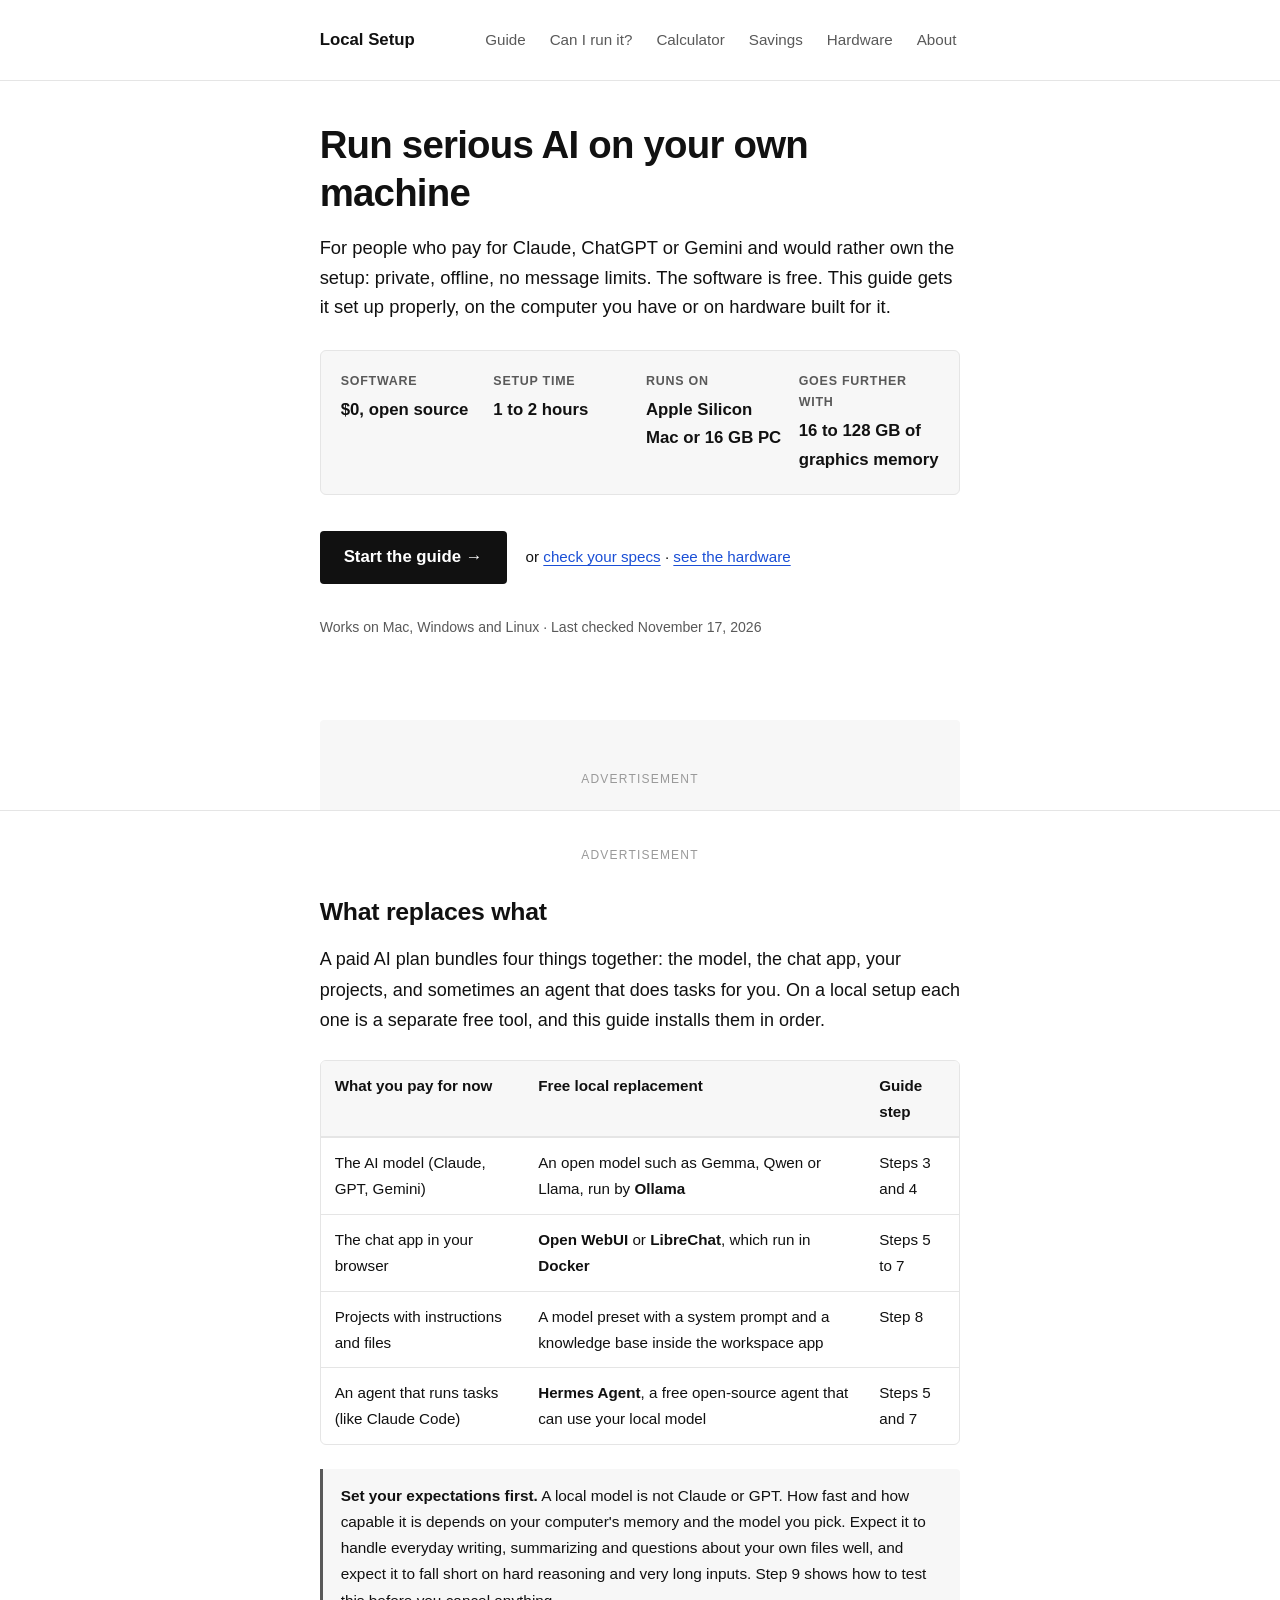
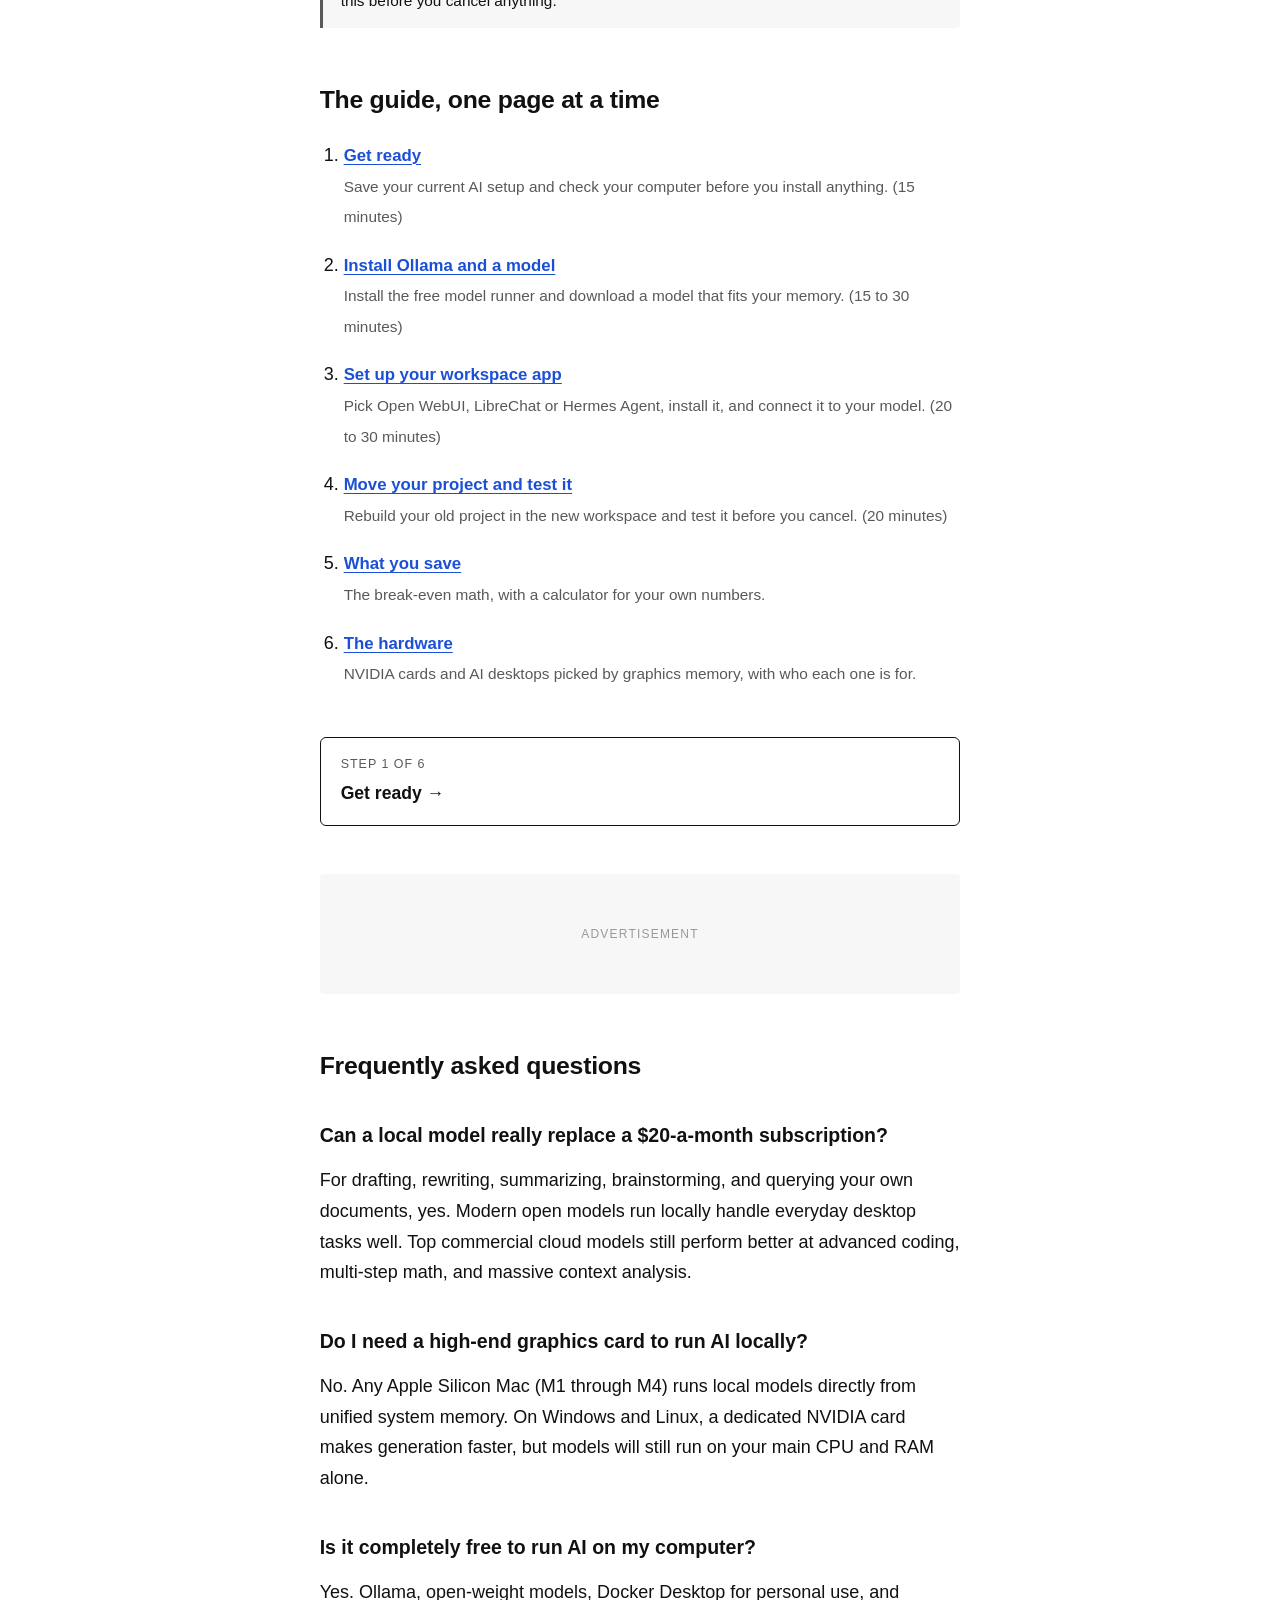
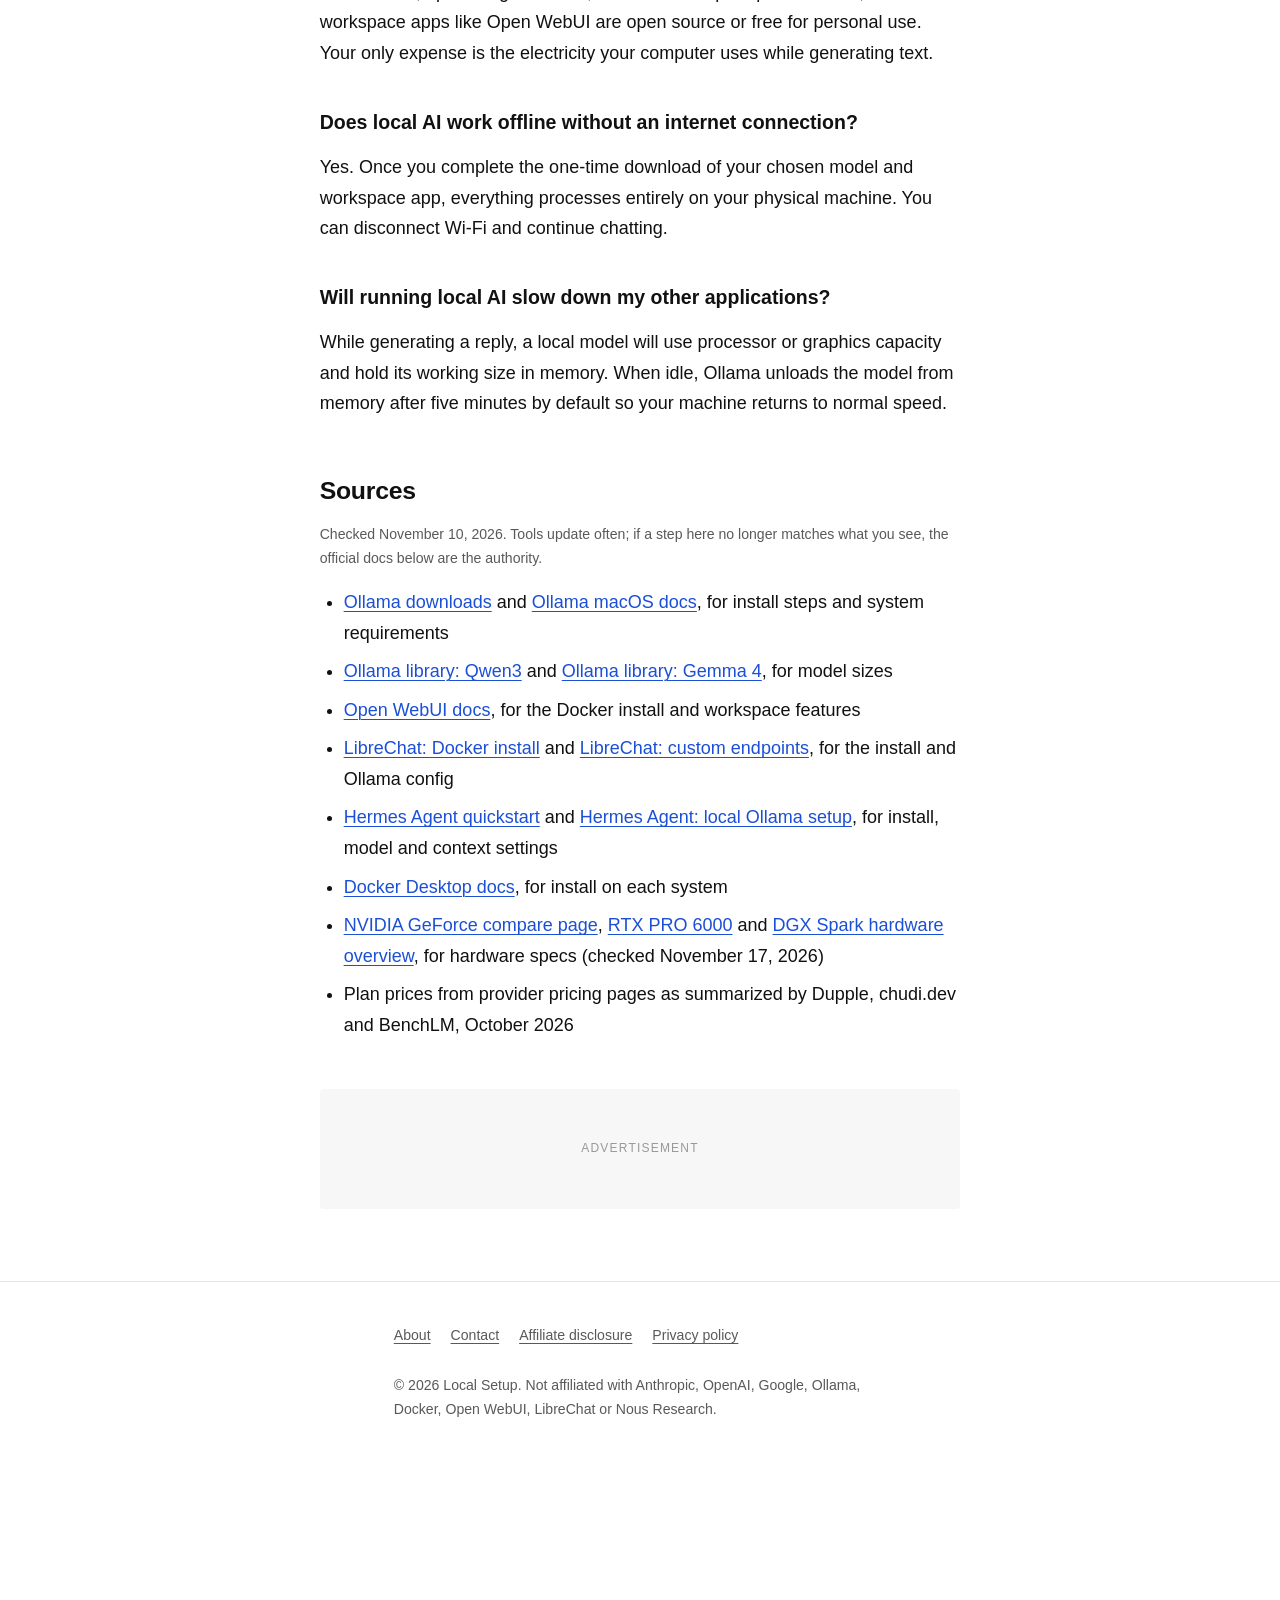
==== commit 5d792822: "Premium hardware angle and AI Studio merge - Rewrite home-setup.html as 'The hardware': NVIDIA RTX 5" ====
--- a/docs/index.html
+++ b/docs/index.html
@@ -10,7 +10,7 @@
 <meta property="og:title" content="Move Your AI Workspace Off Subscriptions to Free Local AI | Local Setup">
 <meta property="og:description" content="A step-by-step process for replacing Claude, ChatGPT or Gemini subscriptions with a free local AI workspace: Ollama, a model sized to your RAM, and Open WebUI.">
 <meta property="og:url" content="https://welles-carbert.github.io/Local-setup/">
-<link rel="stylesheet" href="assets/style.css?v=5">
+<link rel="stylesheet" href="assets/style.css?v=6">
 <script type="application/ld+json">
 {
  "@context": "https://schema.org",
@@ -140,40 +140,40 @@
       <a href="what-can-i-run.html">Can I run it?</a>
       <a href="cost-calculator.html">Calculator</a>
       <a href="savings.html">Savings</a>
-      <a href="home-setup.html">Home setup</a>
+      <a href="home-setup.html">Hardware</a>
       <a href="about.html">About</a>
     </nav>
   </div>
 </header>
 <main class="wrap">
 <div class="hero">
-  <h1>Move your AI workspace off subscriptions to free local AI</h1>
-  <p class="lede">Replace paid monthly plans like Claude, ChatGPT or Gemini with a private workspace on your own computer. The software costs nothing, your files stay on your disk, and you can test everything before canceling.</p>
+  <h1>Run serious AI on your own machine</h1>
+  <p class="lede">For people who pay for Claude, ChatGPT or Gemini and would rather own the setup: private, offline, no message limits. The software is free. This guide gets it set up properly, on the computer you have or on hardware built for it.</p>
 
   <div class="glance-grid">
     <div class="glance-item">
-      <strong>Software Cost</strong>
-      <span>$0 free</span>
-    </div>
-    <div class="glance-item">
-      <strong>You Save</strong>
-      <span>$240–$2,400/yr</span>
-    </div>
-    <div class="glance-item">
-      <strong>Setup Time</strong>
+      <strong>Software</strong>
+      <span>$0, open source</span>
+    </div>
+    <div class="glance-item">
+      <strong>Setup time</strong>
       <span>1 to 2 hours</span>
     </div>
     <div class="glance-item">
-      <strong>Hardware</strong>
-      <span>Mac M1+ or 16GB PC</span>
+      <strong>Runs on</strong>
+      <span>Apple Silicon Mac or 16 GB PC</span>
+    </div>
+    <div class="glance-item">
+      <strong>Goes further with</strong>
+      <span>16 to 128 GB of graphics memory</span>
     </div>
   </div>
 
   <p>
     <a class="btn-start" href="get-ready.html">Start the guide →</a>
-    <span style="display:inline-block; margin-left:14px; font-size:.95rem;">or <a href="what-can-i-run.html">check your specs</a> · <a href="cost-calculator.html">compare costs</a></span>
+    <span style="display:inline-block; margin-left:14px; font-size:.95rem;">or <a href="what-can-i-run.html">check your specs</a> · <a href="home-setup.html">see the hardware</a></span>
   </p>
-  <p class="meta">Works on Mac, Windows and Linux · Last checked November 10, 2026</p>
+  <p class="meta">Works on Mac, Windows and Linux · Last checked November 17, 2026</p>
 </div>
 
 <!-- AD SPOT 1 of 3: paste ad code inside this div -->
@@ -204,7 +204,7 @@
     <li><a href="workspace.html">Set up your workspace app</a><br><span>Pick Open WebUI, LibreChat or Hermes Agent, install it, and connect it to your model. (20 to 30 minutes)</span></li>
     <li><a href="move-project.html">Move your project and test it</a><br><span>Rebuild your old project in the new workspace and test it before you cancel. (20 minutes)</span></li>
     <li><a href="savings.html">What you save</a><br><span>The break-even math, with a calculator for your own numbers.</span></li>
-    <li><a href="home-setup.html">Build your own home setup</a><br><span>The gear and software for a dedicated local AI workspace, free options first.</span></li>
+    <li><a href="home-setup.html">The hardware</a><br><span>NVIDIA cards and AI desktops picked by graphics memory, with who each one is for.</span></li>
   </ol>
   <nav class="pager"><a class="next" href="get-ready.html"><span>Step 1 of 6</span>Get ready →</a></nav>
 </section>
@@ -240,6 +240,7 @@
     <li><a href="https://www.librechat.ai/docs/local/docker" rel="noopener">LibreChat: Docker install</a> and <a href="https://www.librechat.ai/docs/quick_start/custom_endpoints" rel="noopener">LibreChat: custom endpoints</a>, for the install and Ollama config</li>
     <li><a href="https://hermes-agent.nousresearch.com/docs/getting-started/quickstart" rel="noopener">Hermes Agent quickstart</a> and <a href="https://hermes-agent.nousresearch.com/docs/guides/local-ollama-setup" rel="noopener">Hermes Agent: local Ollama setup</a>, for install, model and context settings</li>
     <li><a href="https://docs.docker.com/desktop/" rel="noopener">Docker Desktop docs</a>, for install on each system</li>
+    <li><a href="https://www.nvidia.com/en-us/geforce/graphics-cards/compare/" rel="noopener">NVIDIA GeForce compare page</a>, <a href="https://www.nvidia.com/rtx-pro-6000" rel="noopener">RTX PRO 6000</a> and <a href="https://docs.nvidia.com/dgx/dgx-spark/hardware.html" rel="noopener">DGX Spark hardware overview</a>, for hardware specs (checked November 17, 2026)</li>
     <li>Plan prices from provider pricing pages as summarized by Dupple, chudi.dev and BenchLM, October 2026</li>
   </ul>
 </section>
@@ -260,6 +261,6 @@
 </footer>
 <!-- AD SPOT 4 (sticky bottom banner): paste ad code inside this div -->
 <div class="ad-sticky" data-ad-slot="banner-sticky"></div>
-<script src="assets/app.js?v=5"></script>
+<script src="assets/app.js?v=6"></script>
 </body>
 </html>
--- a/docs/assets/style.css
+++ b/docs/assets/style.css
@@ -663,3 +663,22 @@
     padding-top: 48px;
   }
 }
+
+.trouble {
+  margin: 24px 0;
+  padding: 14px 18px;
+  border: 1px solid var(--line);
+  border-left: 3px solid #b26b00;
+  border-radius: 0 6px 6px 0;
+  font-size: .95rem;
+}
+.trouble p { margin: 8px 0; }
+.trouble .trouble-title {
+  margin: 0 0 4px;
+  font-size: .78rem;
+  font-weight: 600;
+  text-transform: uppercase;
+  letter-spacing: .08em;
+  color: #8a5300;
+}
+.trouble .code { margin: 8px 0 12px; }
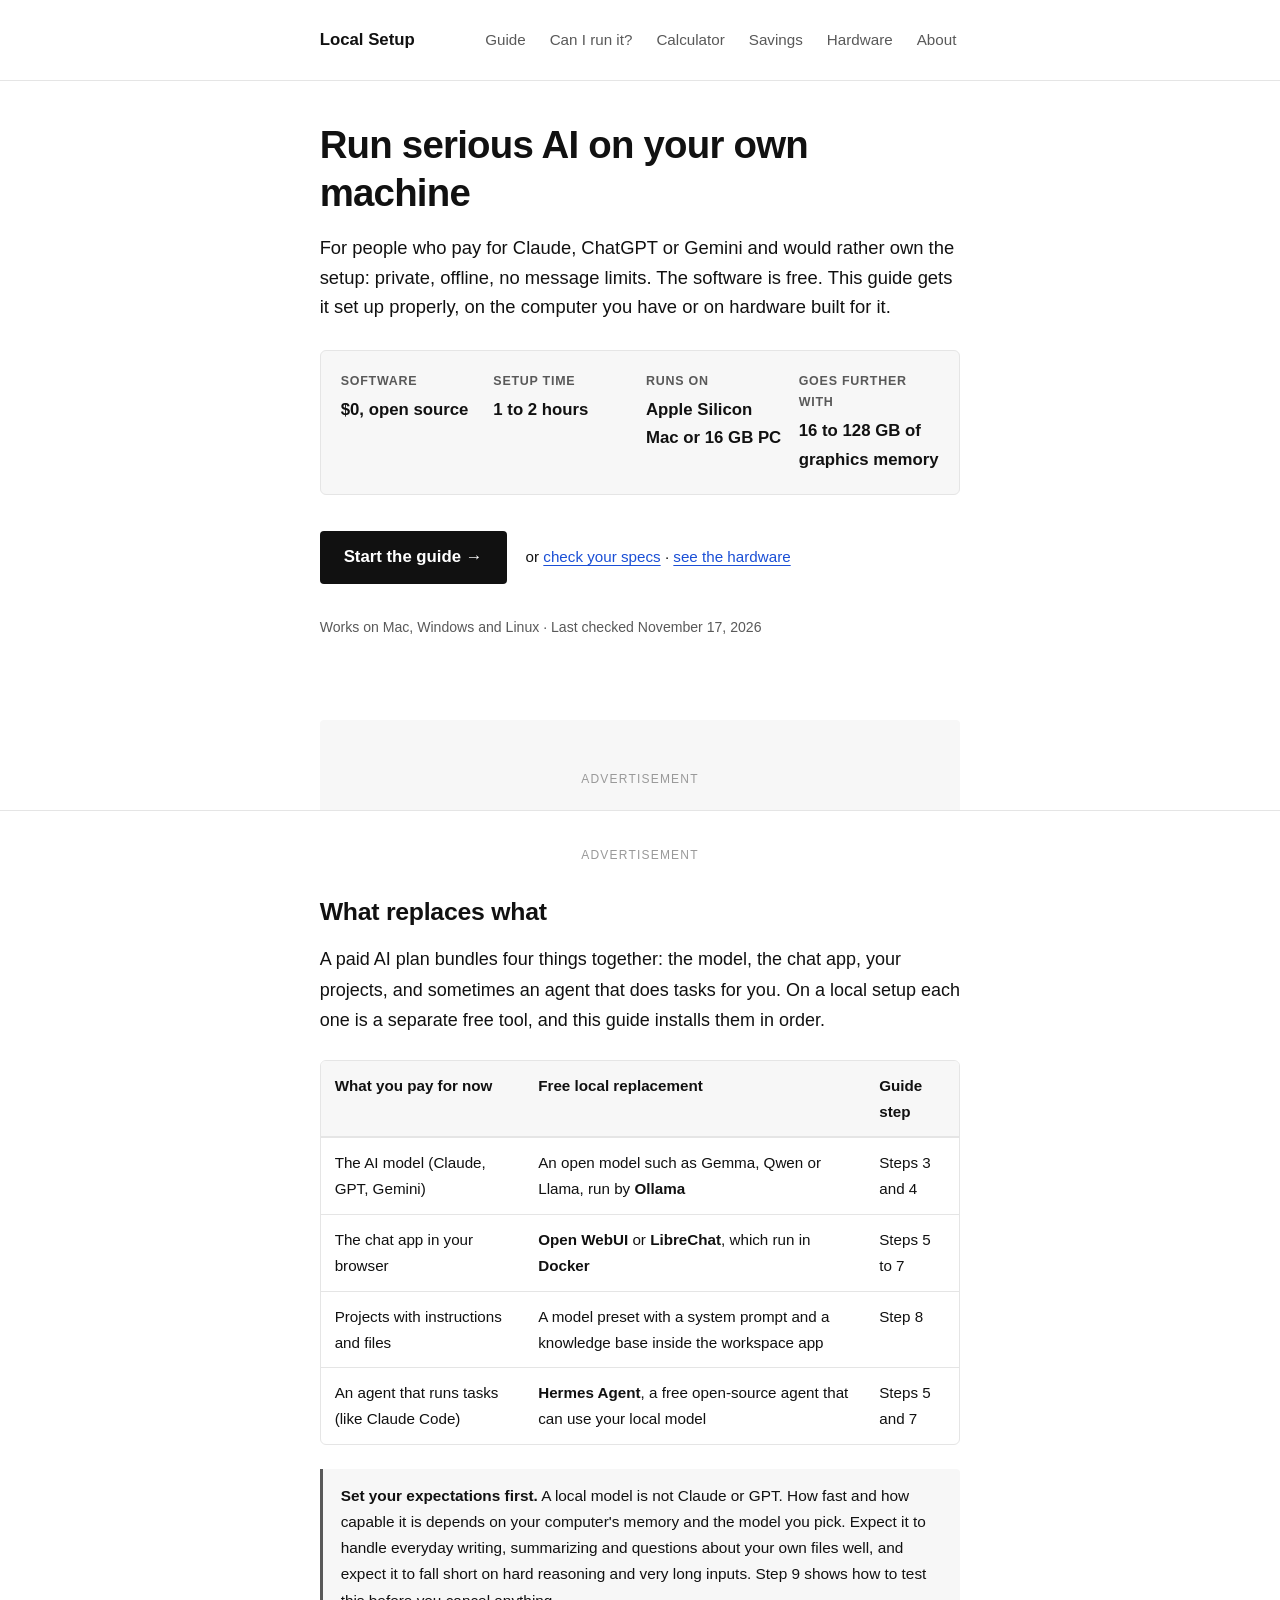
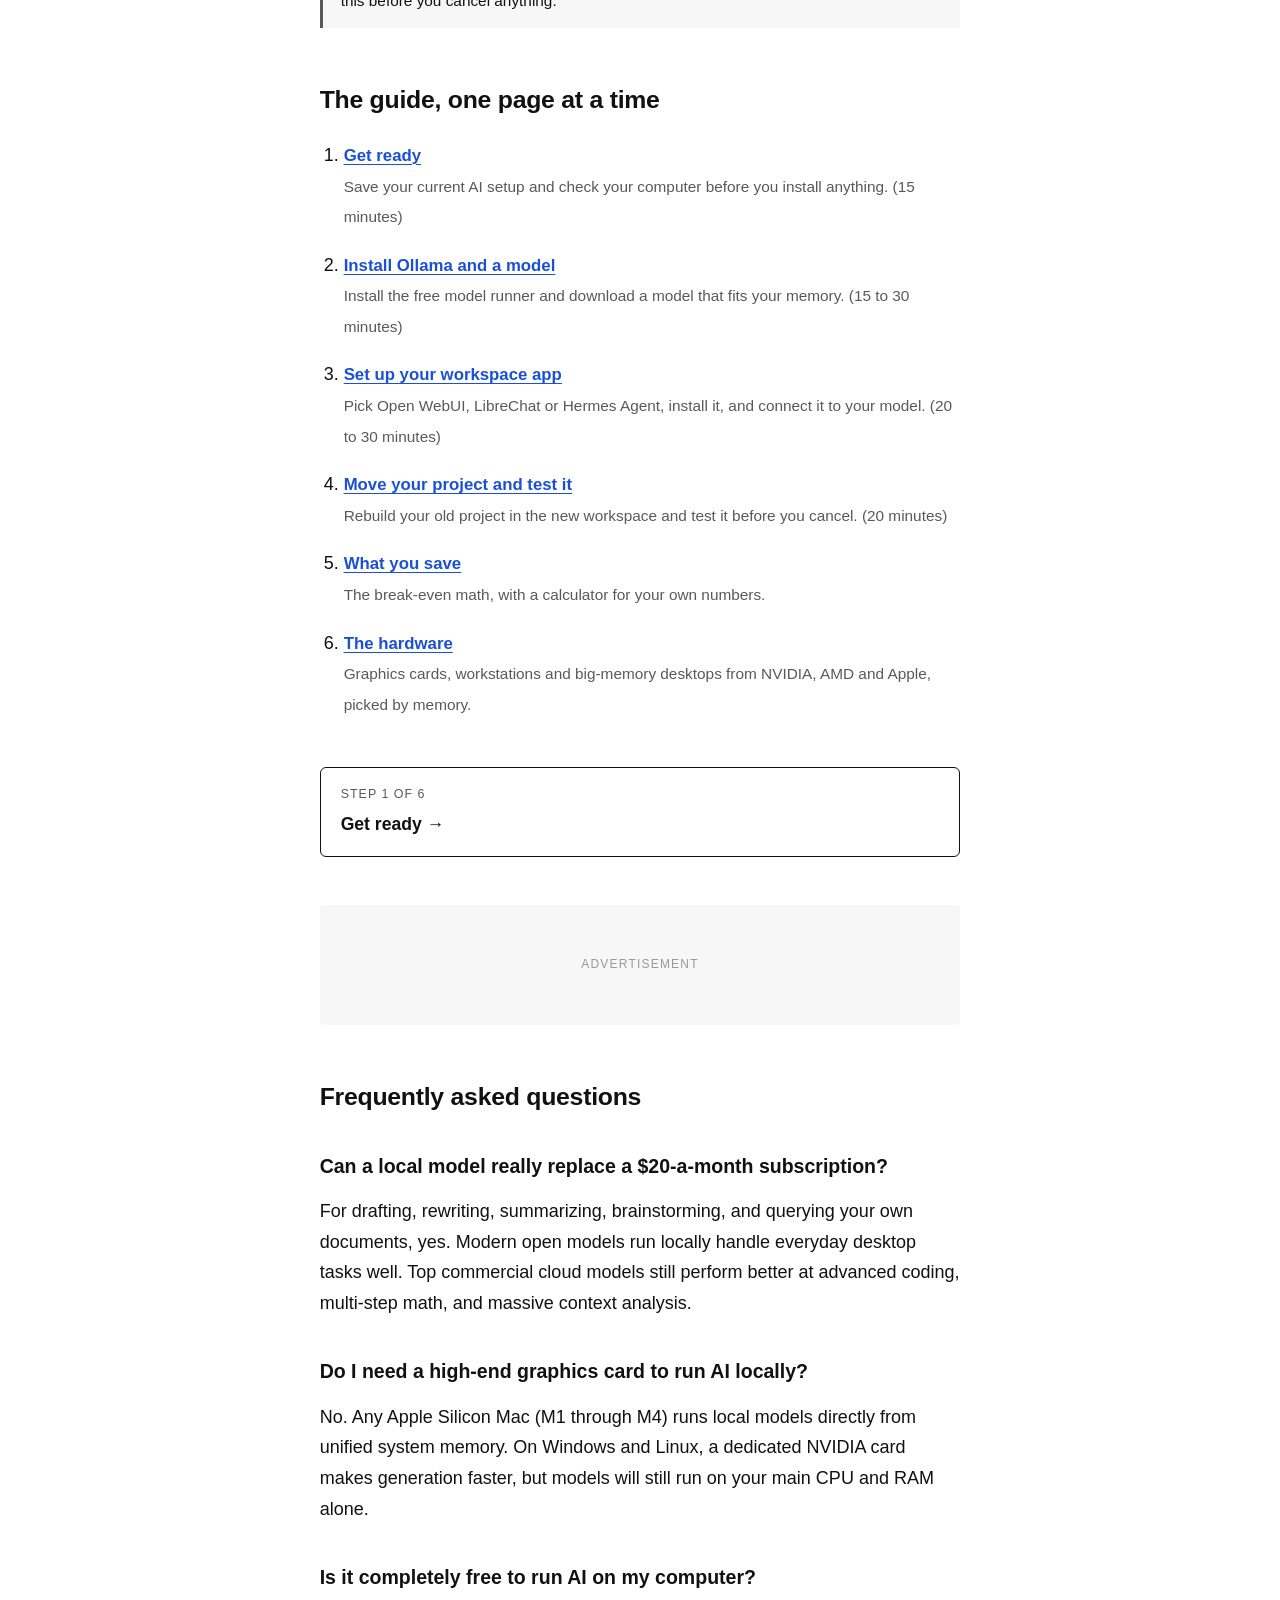
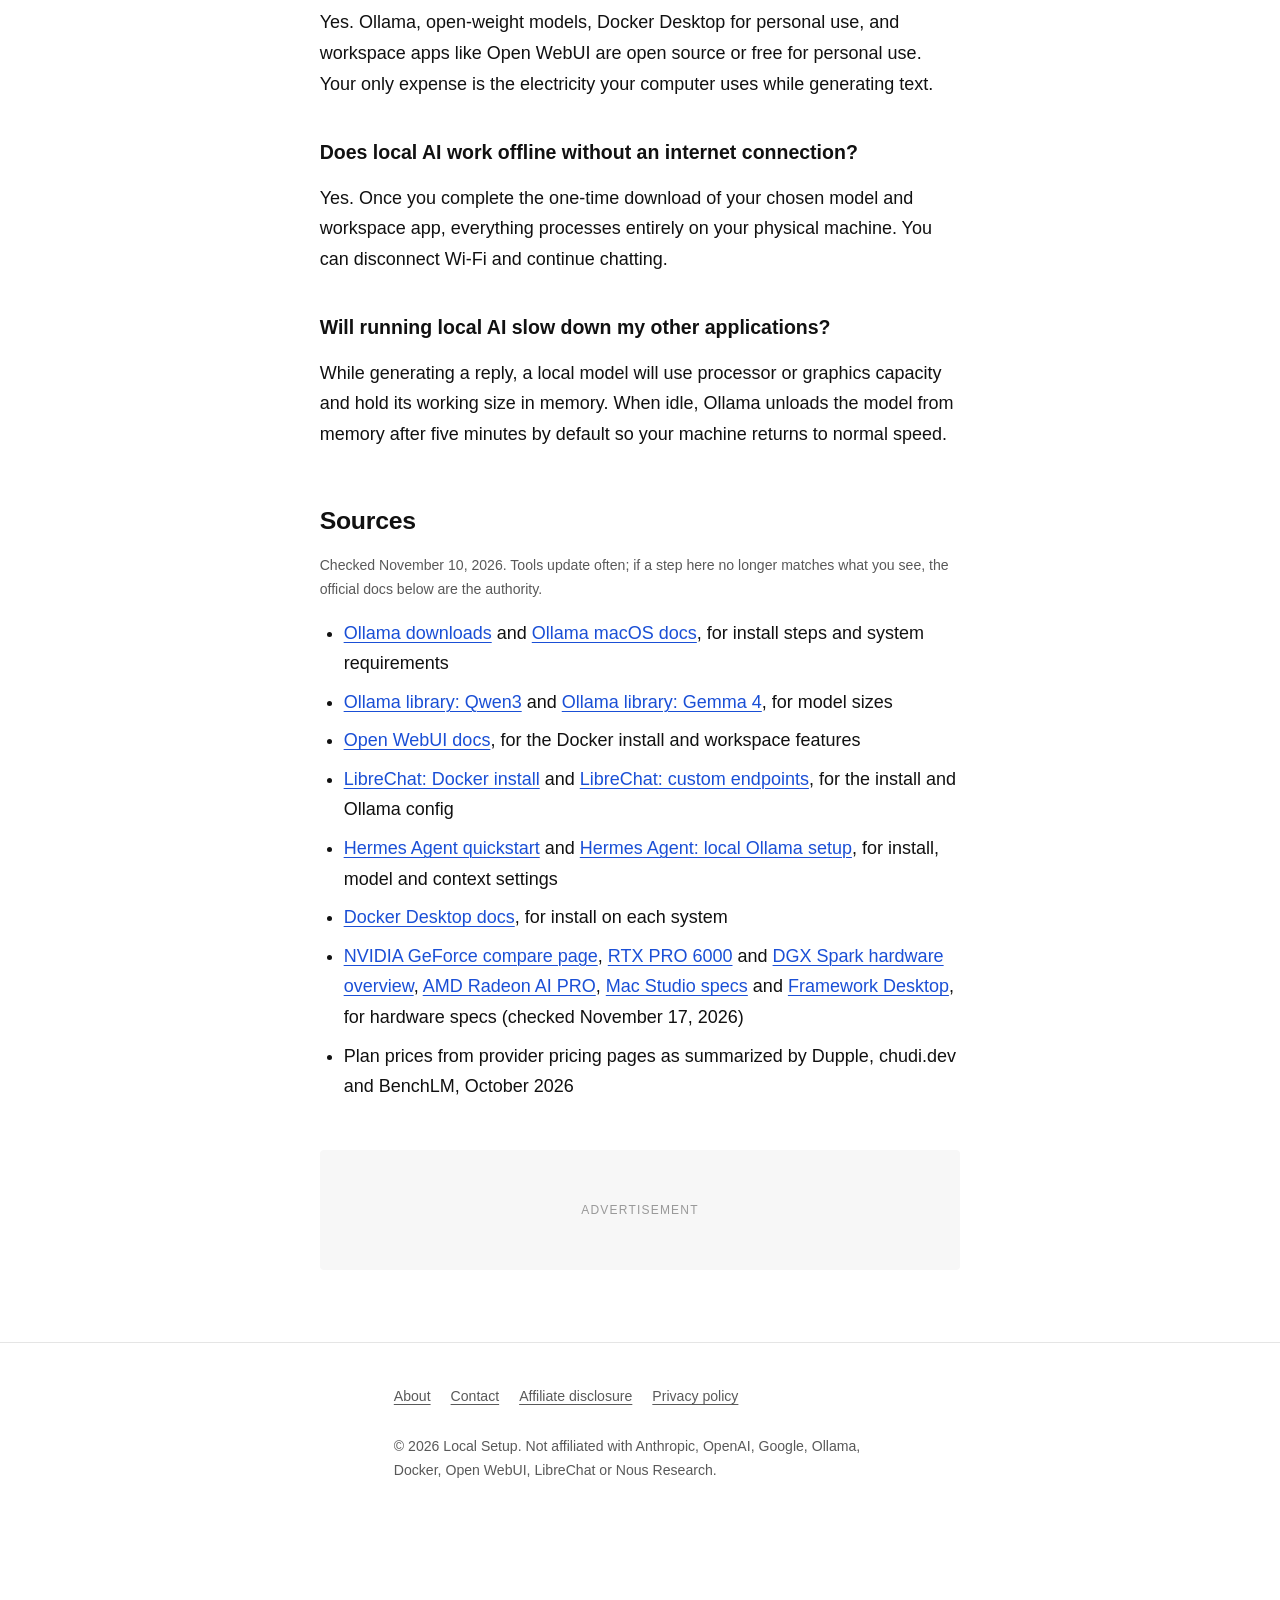
==== commit be792942: "Widen hardware picks beyond NVIDIA Add AMD Radeon AI PRO R9700, a prebuilt workstation slot, Mac Stu" ====
--- a/docs/index.html
+++ b/docs/index.html
@@ -204,7 +204,7 @@
     <li><a href="workspace.html">Set up your workspace app</a><br><span>Pick Open WebUI, LibreChat or Hermes Agent, install it, and connect it to your model. (20 to 30 minutes)</span></li>
     <li><a href="move-project.html">Move your project and test it</a><br><span>Rebuild your old project in the new workspace and test it before you cancel. (20 minutes)</span></li>
     <li><a href="savings.html">What you save</a><br><span>The break-even math, with a calculator for your own numbers.</span></li>
-    <li><a href="home-setup.html">The hardware</a><br><span>NVIDIA cards and AI desktops picked by graphics memory, with who each one is for.</span></li>
+    <li><a href="home-setup.html">The hardware</a><br><span>Graphics cards, workstations and big-memory desktops from NVIDIA, AMD and Apple, picked by memory.</span></li>
   </ol>
   <nav class="pager"><a class="next" href="get-ready.html"><span>Step 1 of 6</span>Get ready →</a></nav>
 </section>
@@ -240,7 +240,7 @@
     <li><a href="https://www.librechat.ai/docs/local/docker" rel="noopener">LibreChat: Docker install</a> and <a href="https://www.librechat.ai/docs/quick_start/custom_endpoints" rel="noopener">LibreChat: custom endpoints</a>, for the install and Ollama config</li>
     <li><a href="https://hermes-agent.nousresearch.com/docs/getting-started/quickstart" rel="noopener">Hermes Agent quickstart</a> and <a href="https://hermes-agent.nousresearch.com/docs/guides/local-ollama-setup" rel="noopener">Hermes Agent: local Ollama setup</a>, for install, model and context settings</li>
     <li><a href="https://docs.docker.com/desktop/" rel="noopener">Docker Desktop docs</a>, for install on each system</li>
-    <li><a href="https://www.nvidia.com/en-us/geforce/graphics-cards/compare/" rel="noopener">NVIDIA GeForce compare page</a>, <a href="https://www.nvidia.com/rtx-pro-6000" rel="noopener">RTX PRO 6000</a> and <a href="https://docs.nvidia.com/dgx/dgx-spark/hardware.html" rel="noopener">DGX Spark hardware overview</a>, for hardware specs (checked November 17, 2026)</li>
+    <li><a href="https://www.nvidia.com/en-us/geforce/graphics-cards/compare/" rel="noopener">NVIDIA GeForce compare page</a>, <a href="https://www.nvidia.com/rtx-pro-6000" rel="noopener">RTX PRO 6000</a> and <a href="https://docs.nvidia.com/dgx/dgx-spark/hardware.html" rel="noopener">DGX Spark hardware overview</a>, <a href="https://www.amd.com/en/products/graphics/workstations/radeon-ai-pro.html" rel="noopener">AMD Radeon AI PRO</a>, <a href="https://www.apple.com/mac-studio/specs/" rel="noopener">Mac Studio specs</a> and <a href="https://frame.work/products/desktop" rel="noopener">Framework Desktop</a>, for hardware specs (checked November 17, 2026)</li>
     <li>Plan prices from provider pricing pages as summarized by Dupple, chudi.dev and BenchLM, October 2026</li>
   </ul>
 </section>
